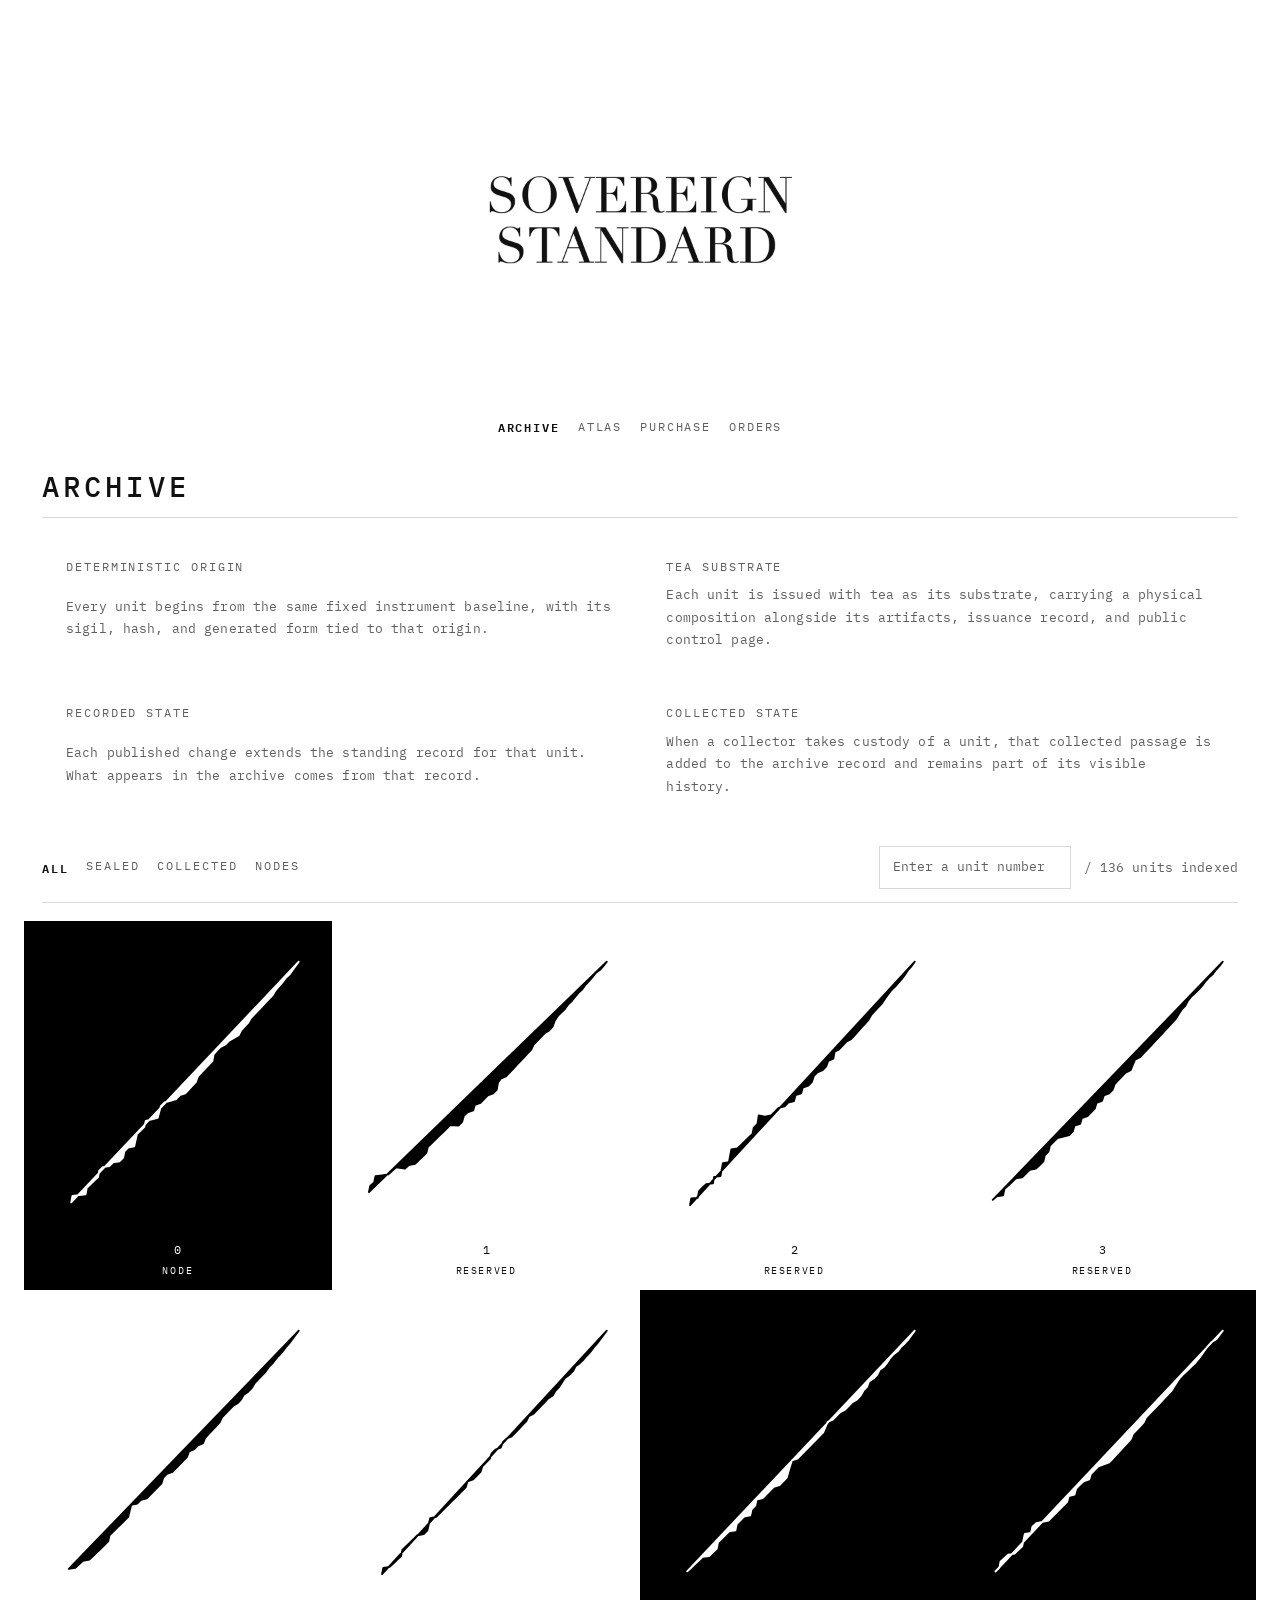
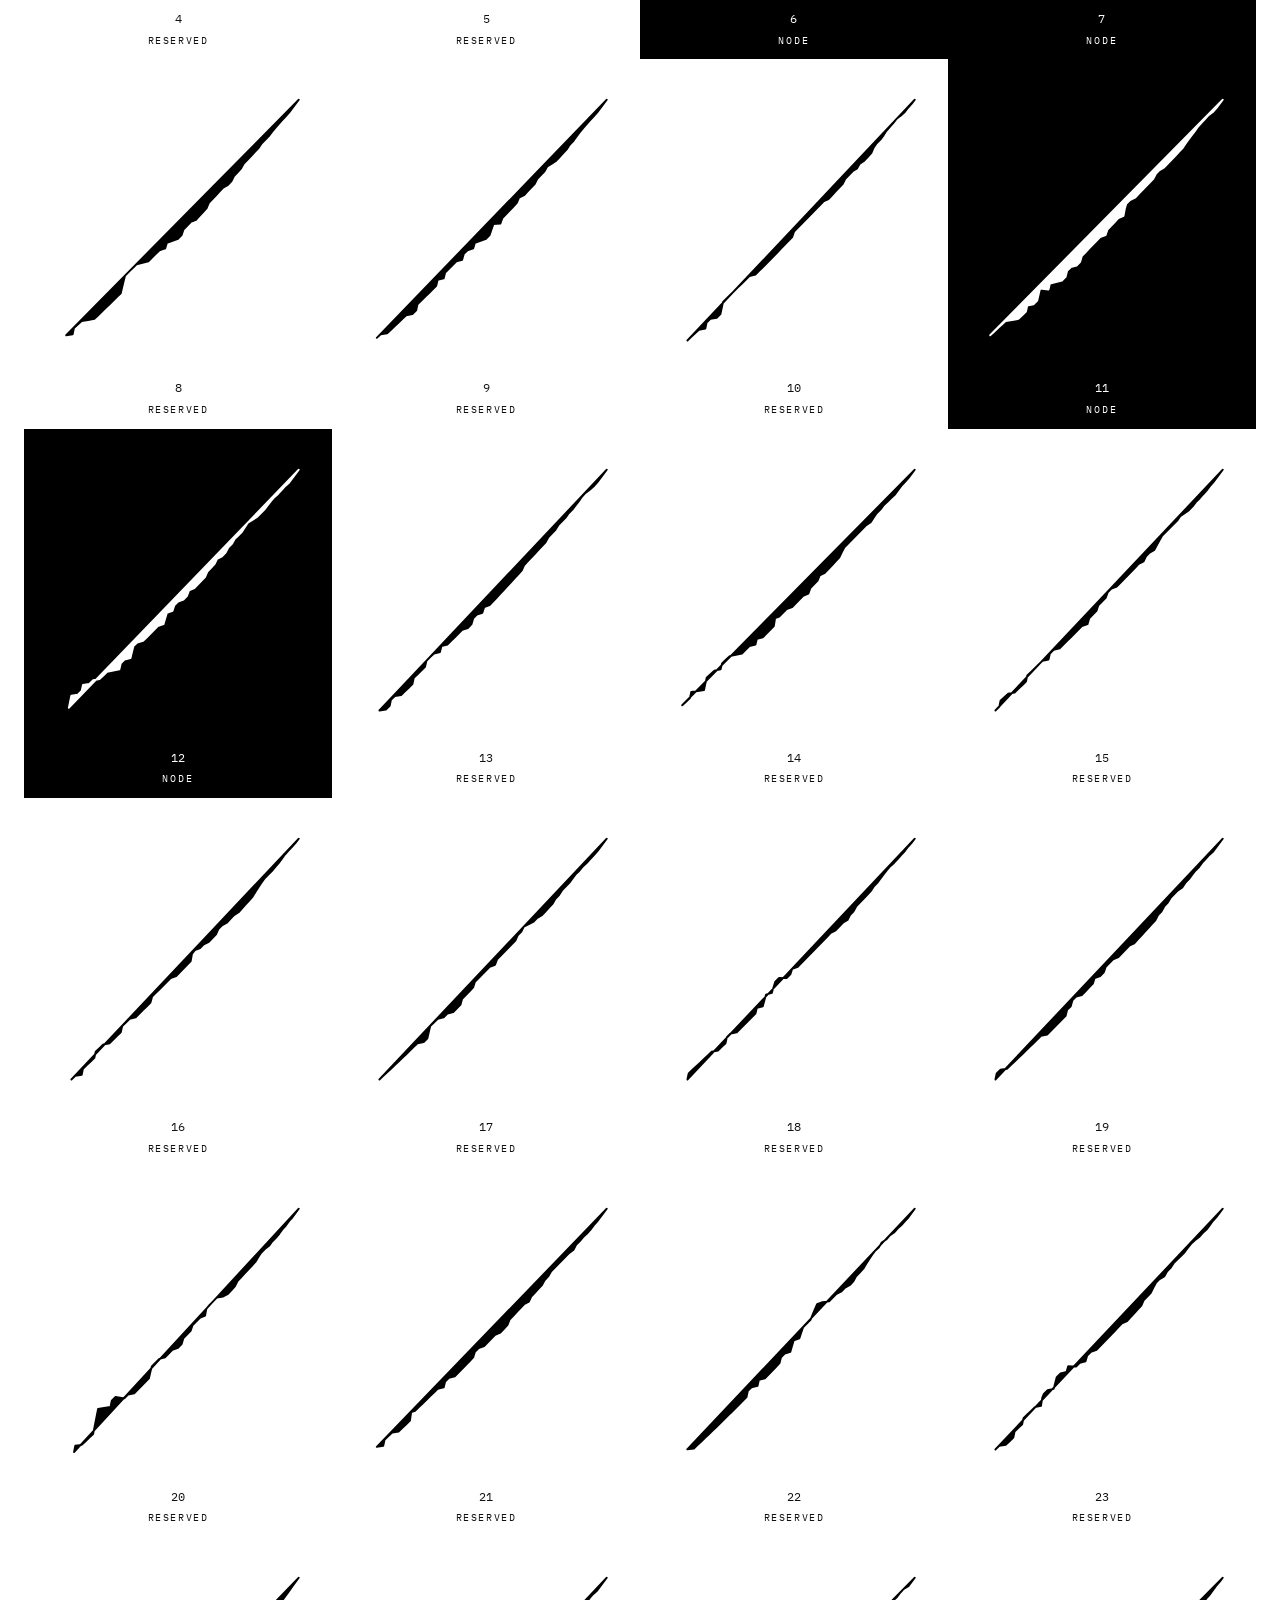
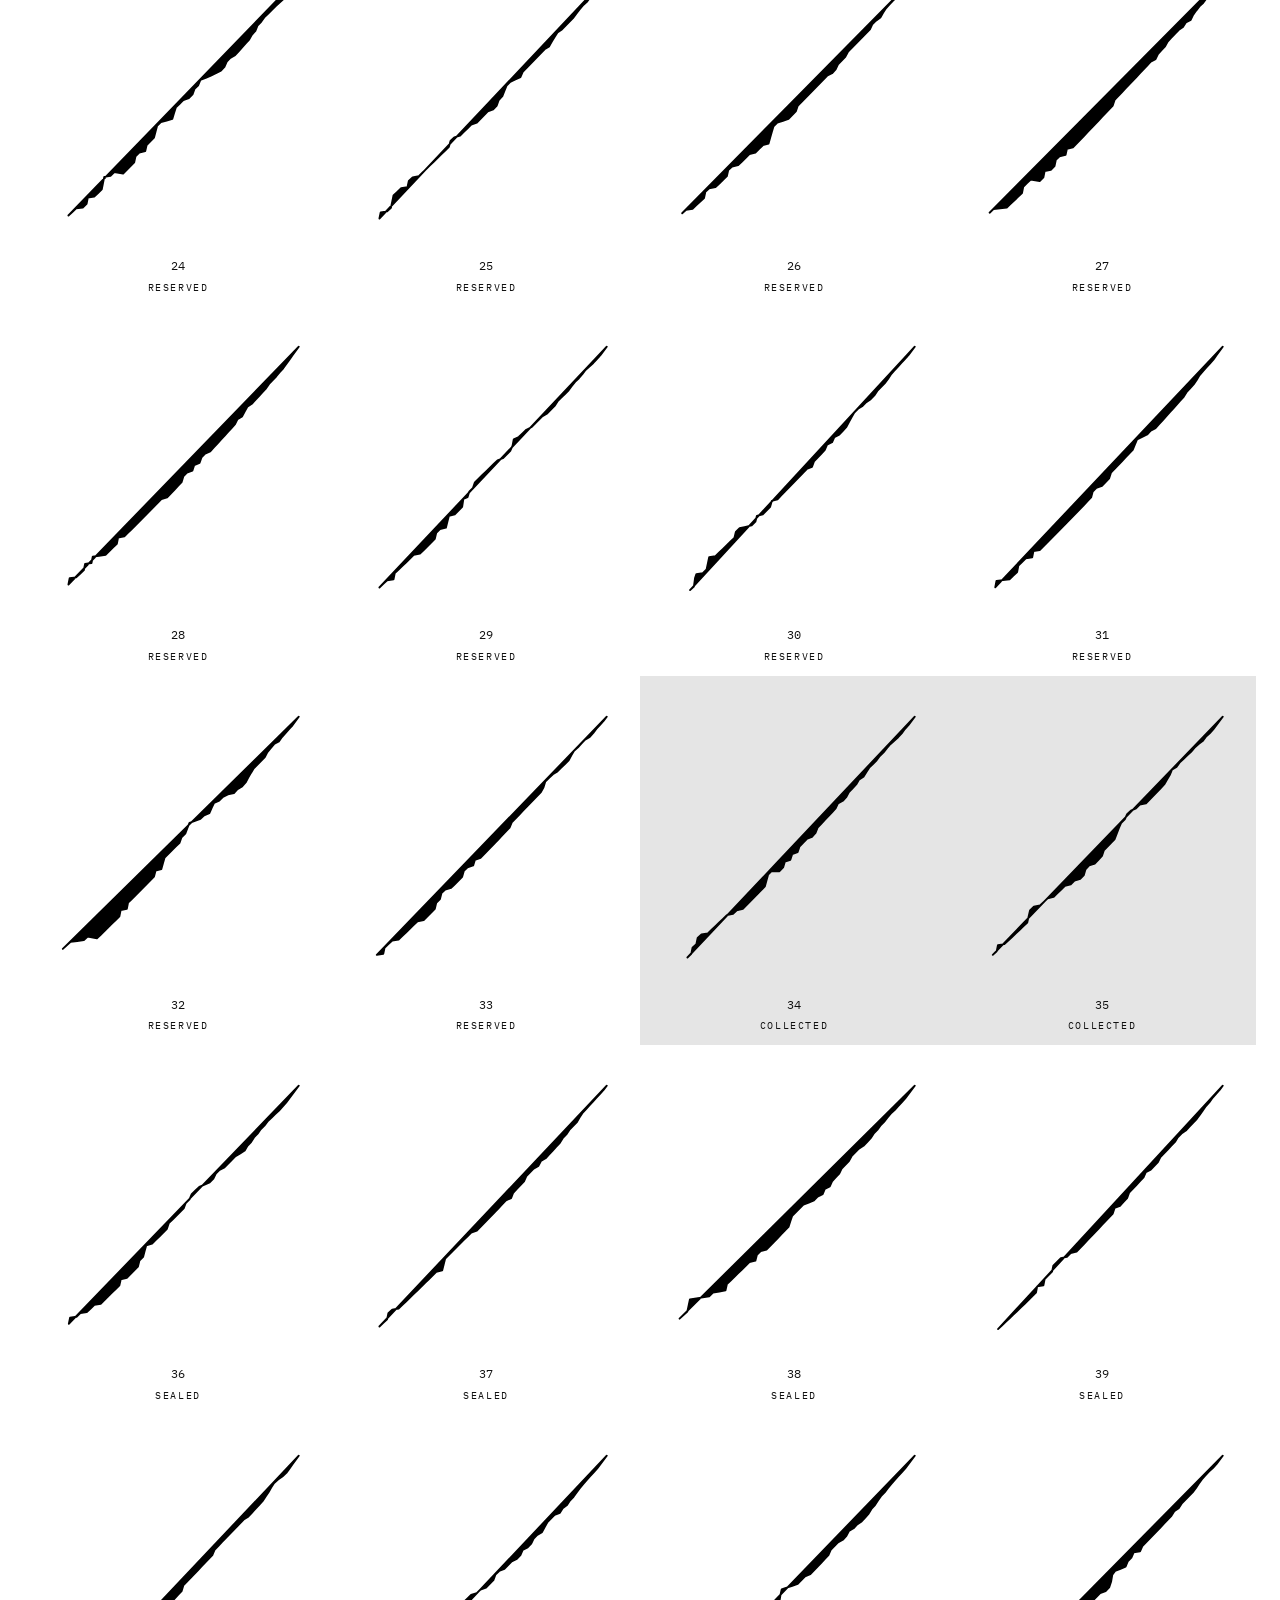
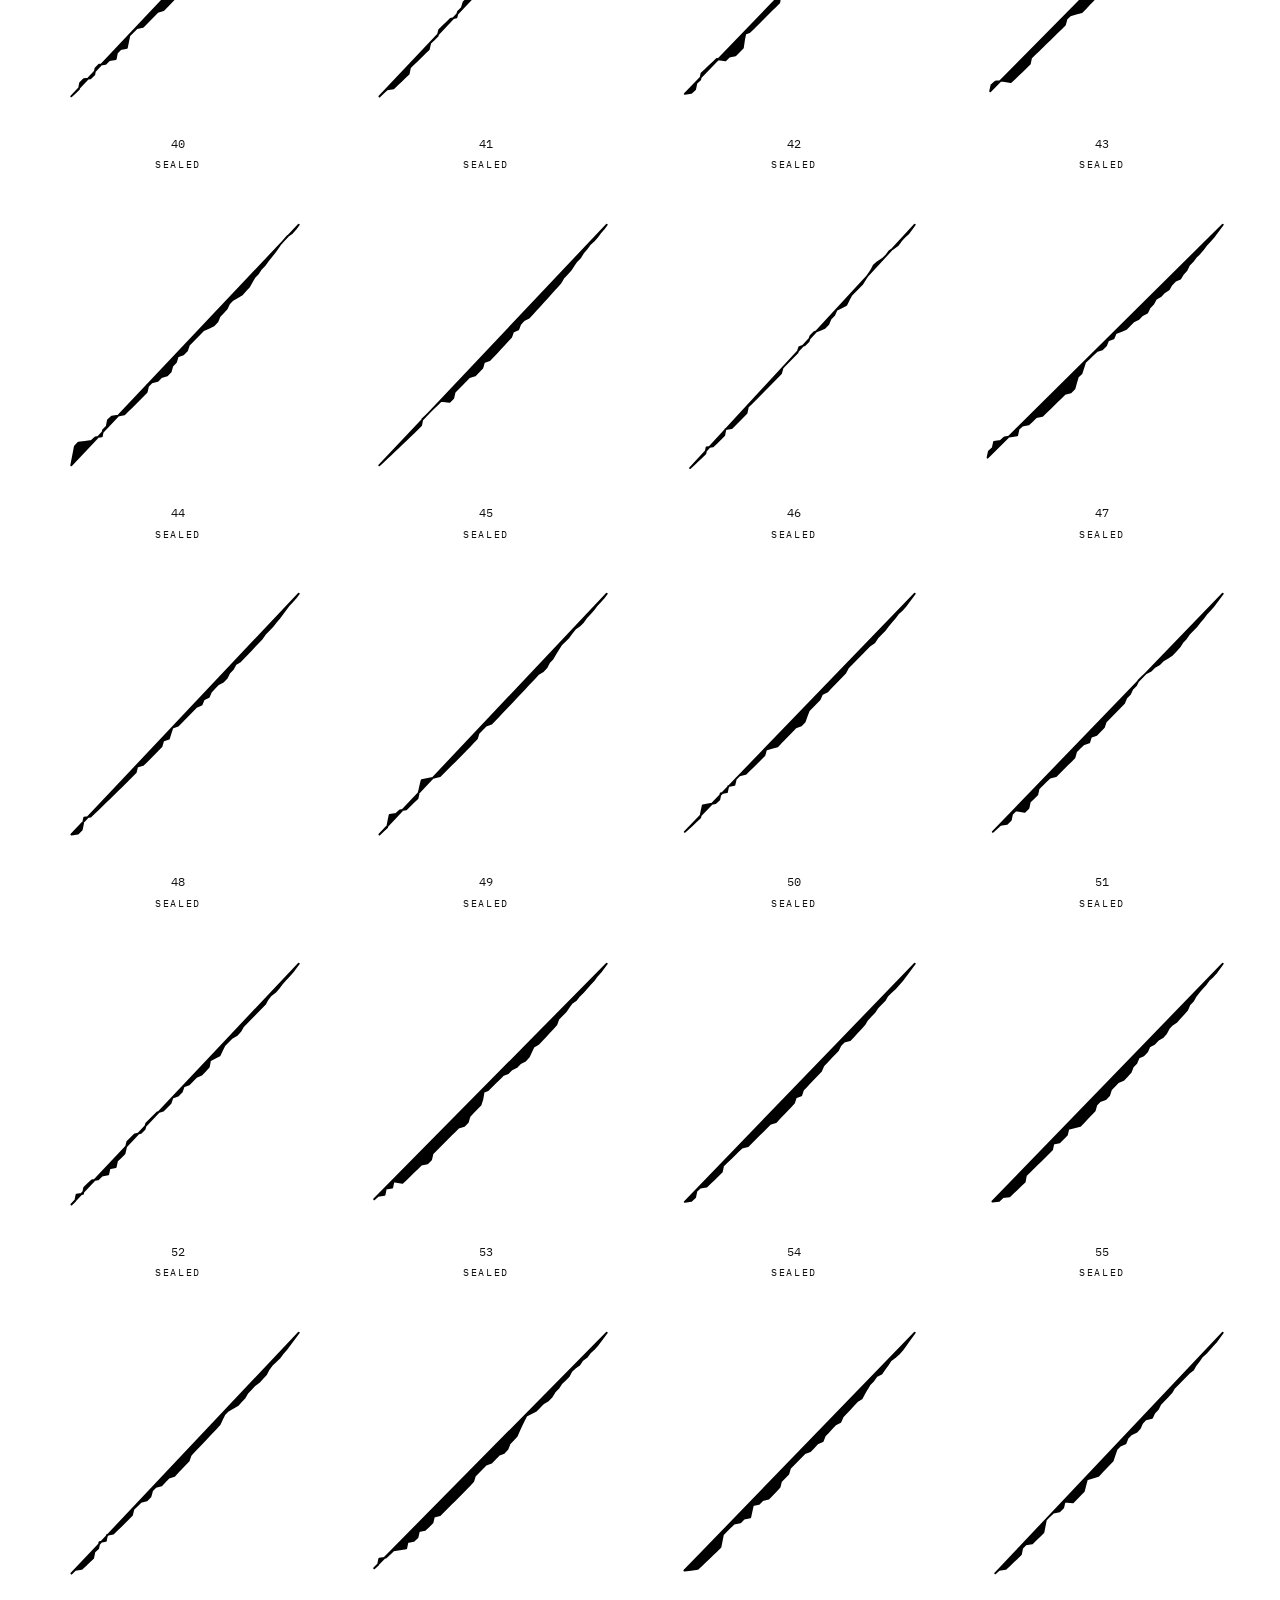
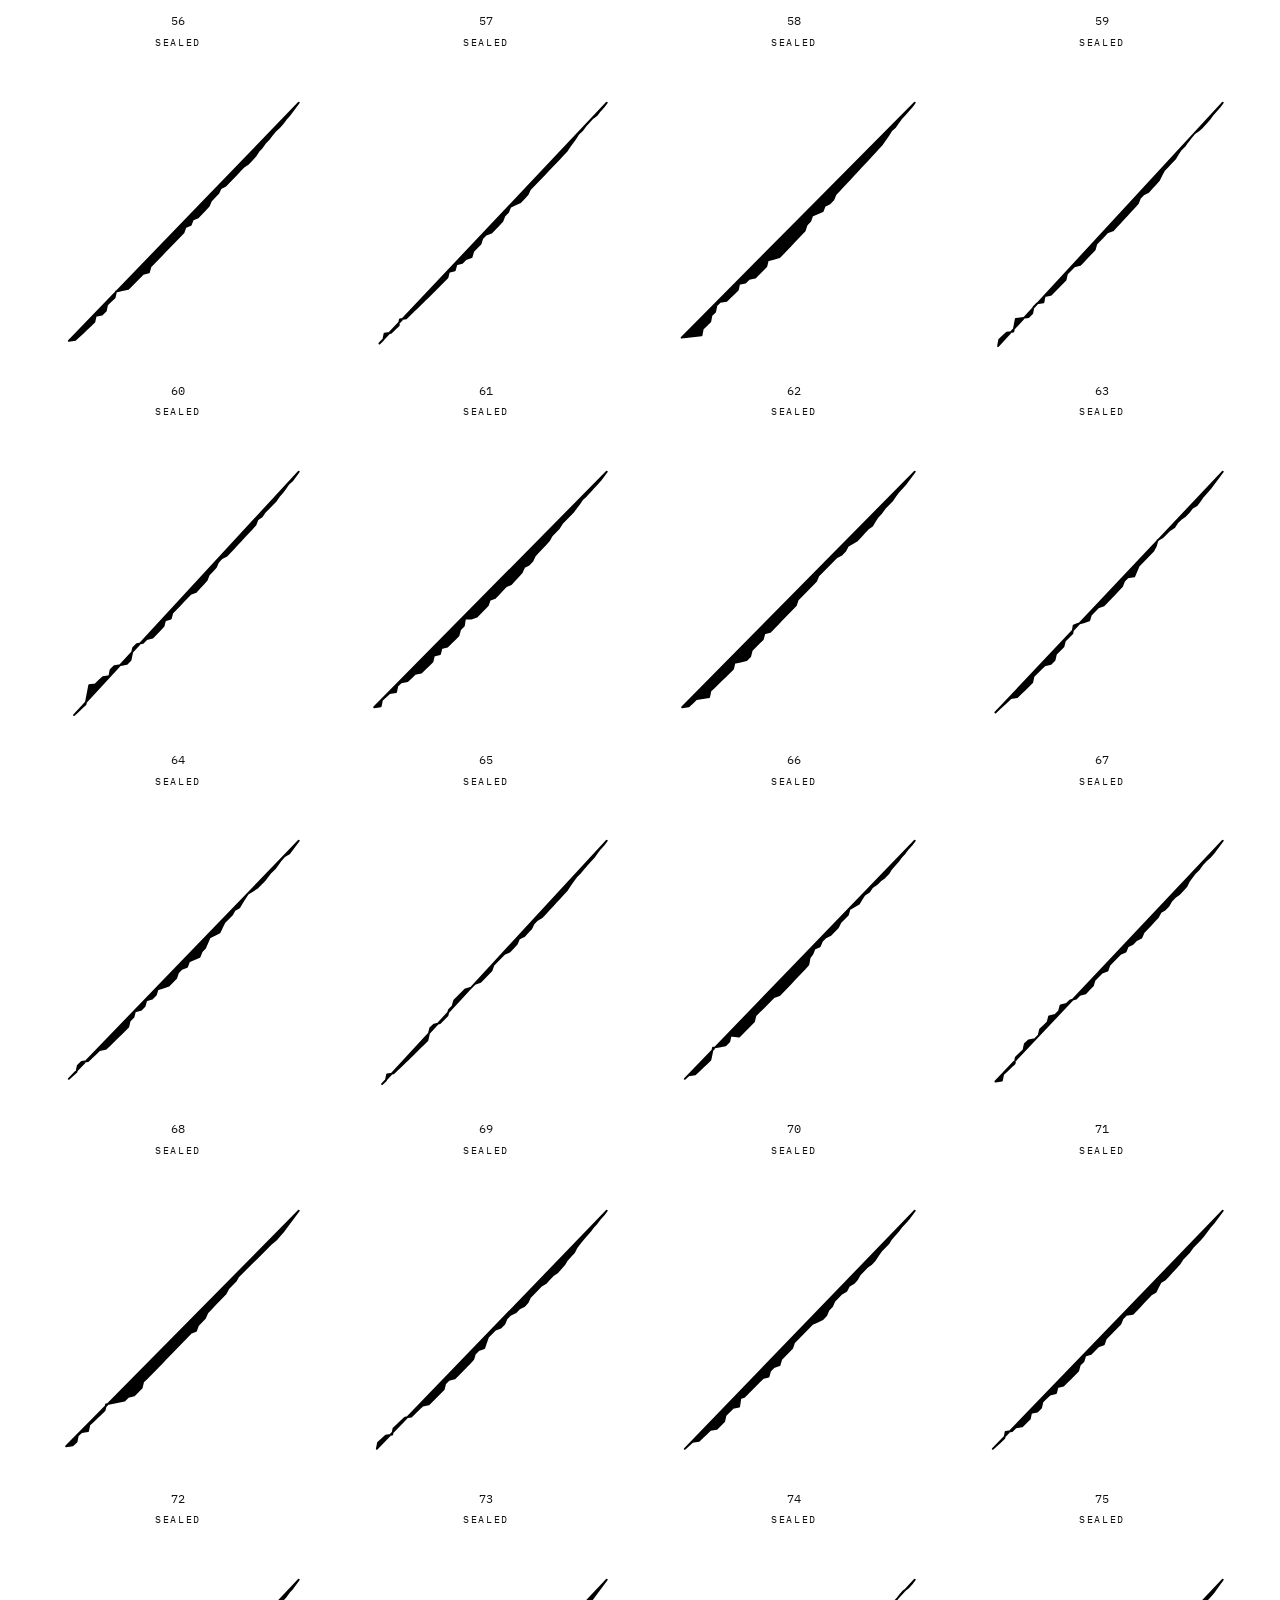
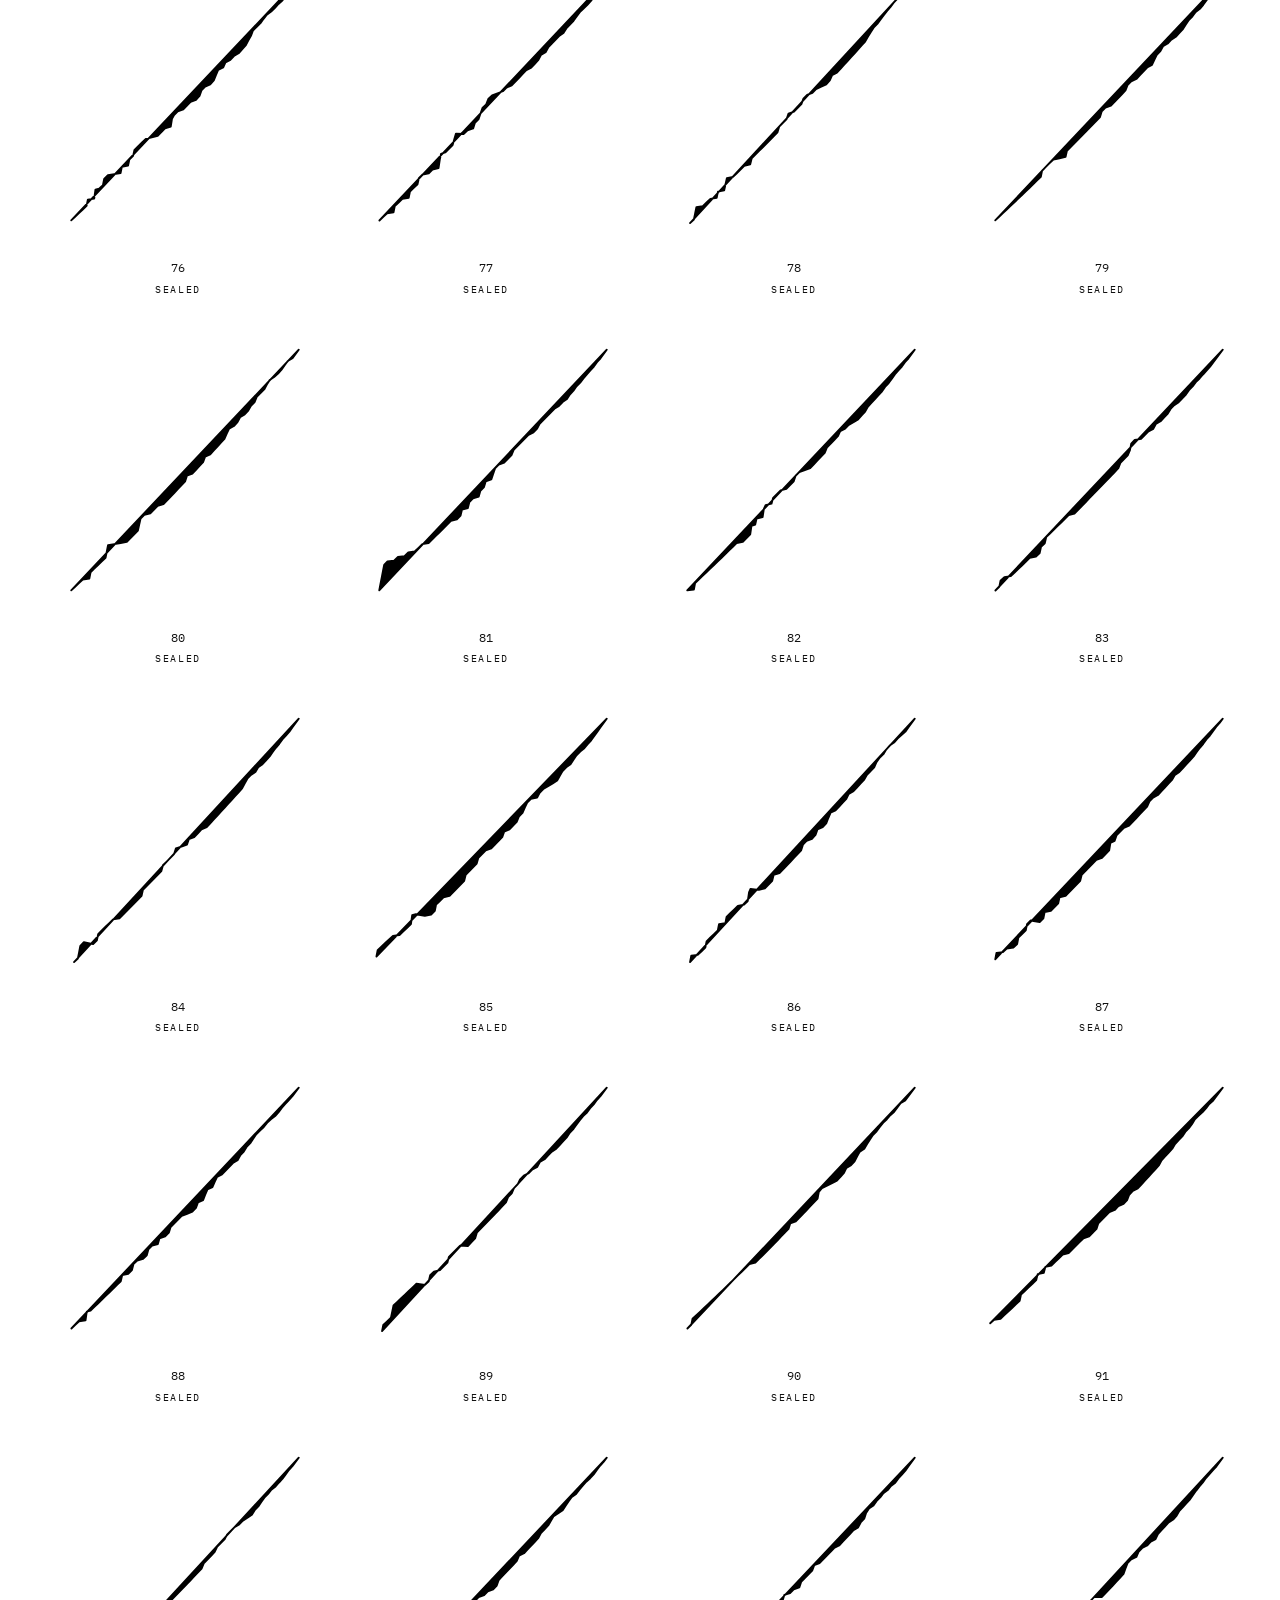
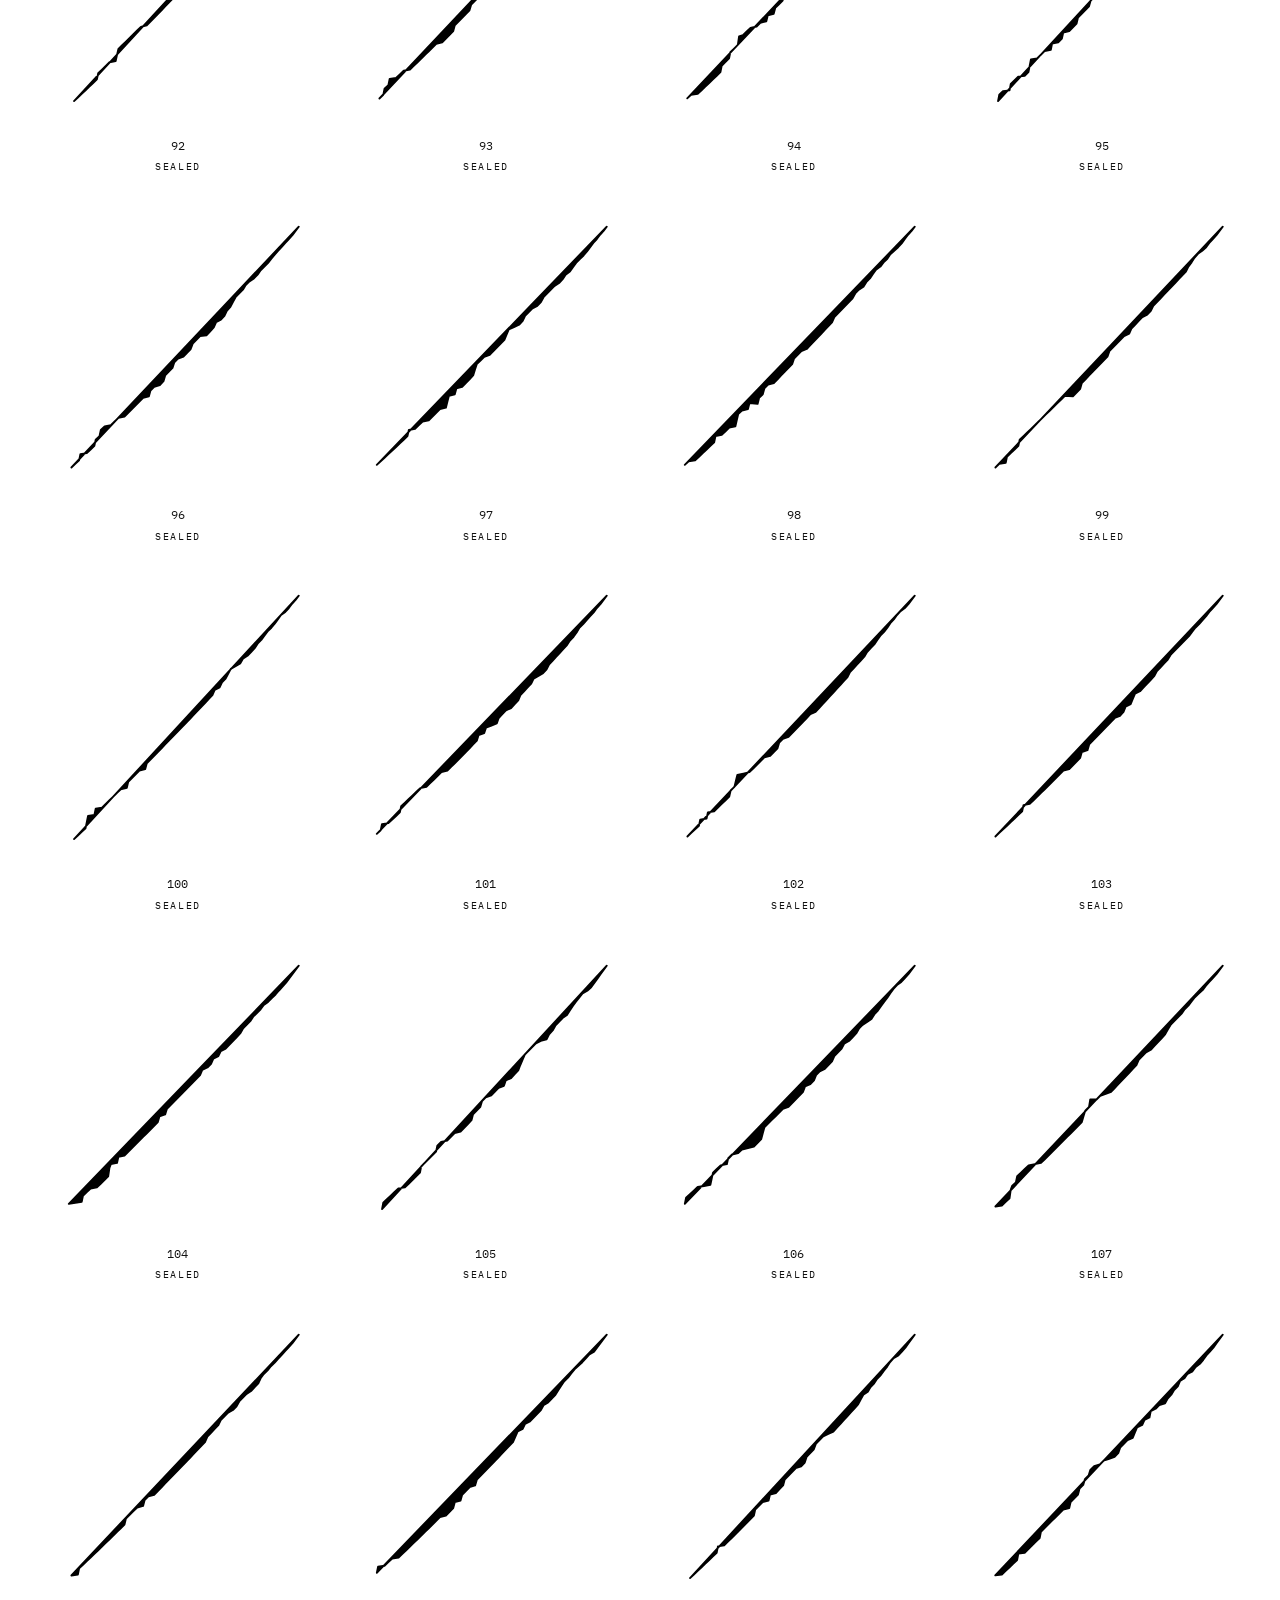
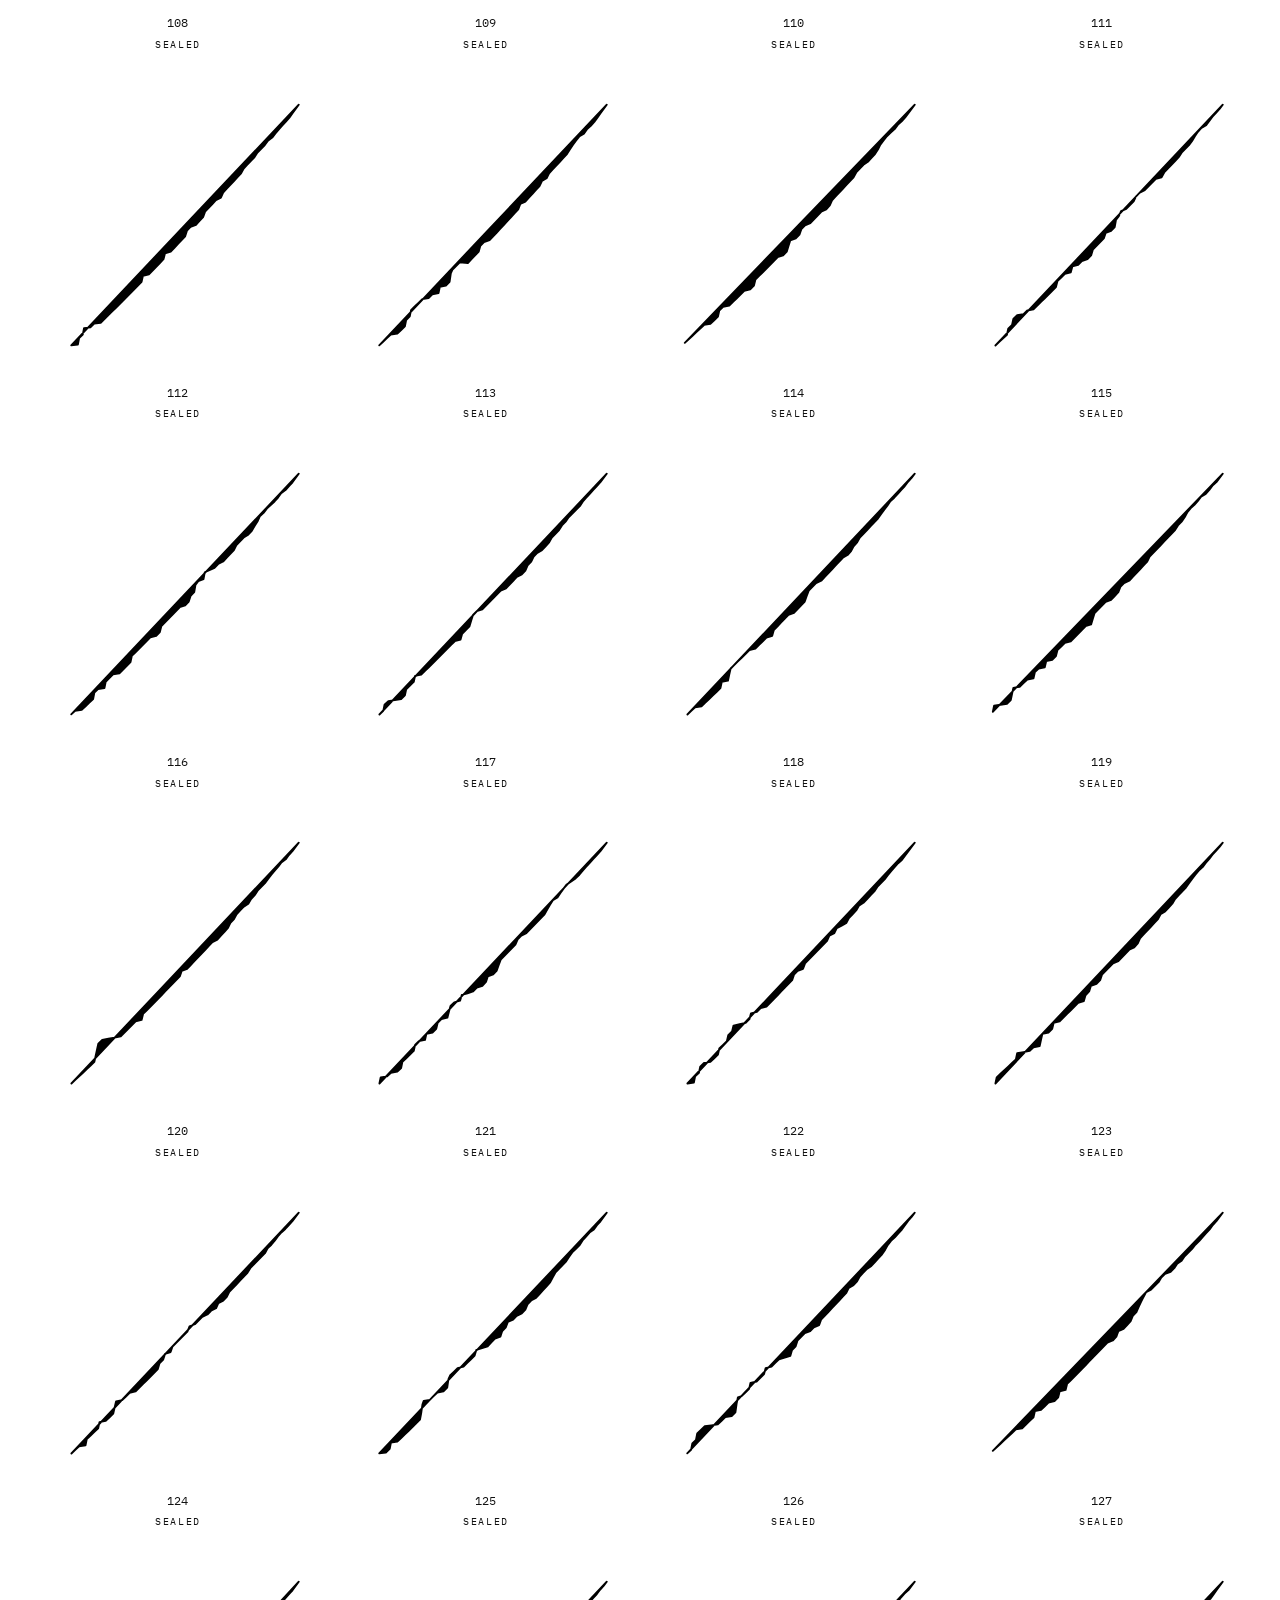
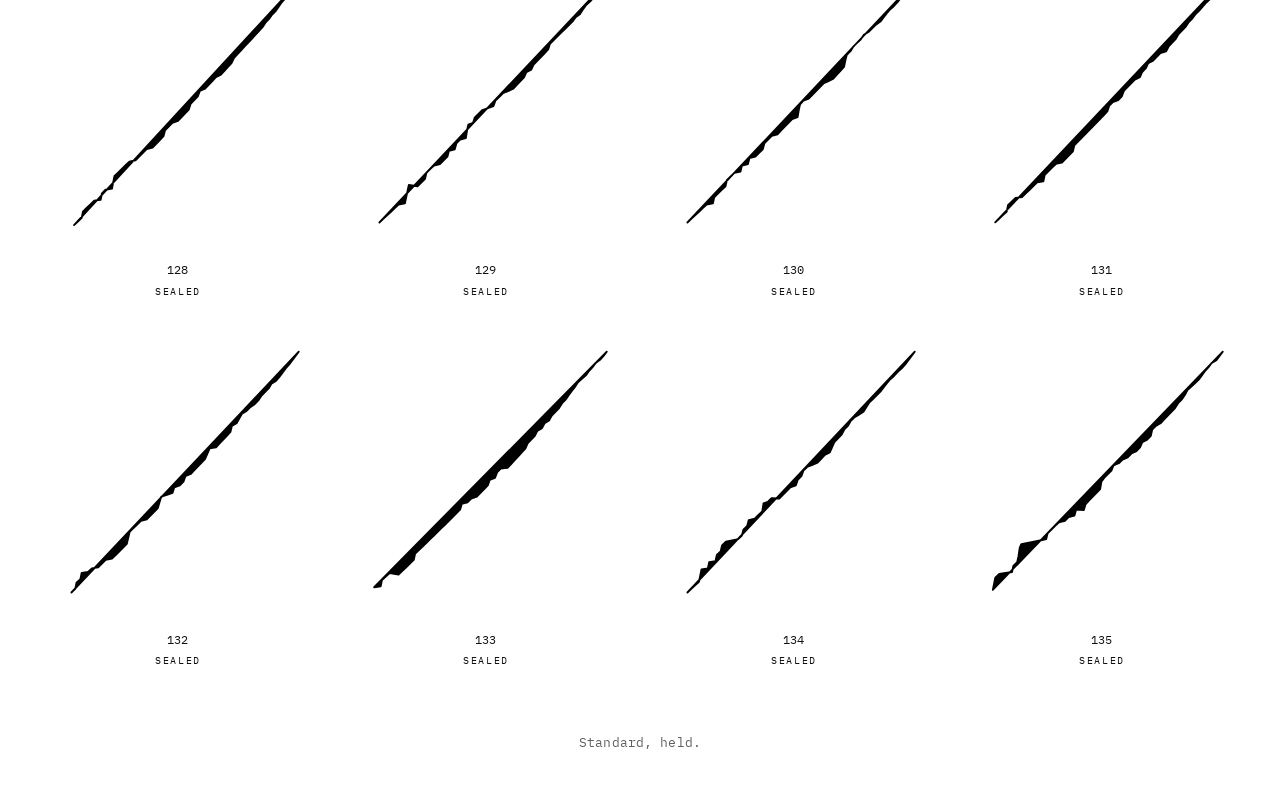
==== archive.html @ 1fb8de30 "Publish site from private source" ====
<!DOCTYPE html>
<html lang="en">
<head>
  <meta charset="UTF-8">
  <meta name="viewport" content="width=device-width, initial-scale=1.0">
  <title>Sovereign Standard Archive</title>
  <meta name="description" content="Browse the deterministic Sovereign Standard artifact archive.">
  <link rel="canonical" href="https://sovereignstandard.co/archive.html">
  <link rel="icon" href="assets/favicons/favicon.ico" sizes="any">
  <link rel="icon" type="image/png" sizes="16x16" href="assets/favicons/favicon-16x16.png">
  <link rel="icon" type="image/png" sizes="32x32" href="assets/favicons/favicon-32x32.png">
  <link rel="icon" type="image/png" sizes="48x48" href="assets/favicons/favicon-48x48.png">
  <link rel="icon" type="image/png" sizes="64x64" href="assets/favicons/favicon-64x64.png">
  <link rel="icon" type="image/png" sizes="192x192" href="assets/favicons/android-chrome-192x192.png">
  <link rel="apple-touch-icon" sizes="180x180" href="assets/favicons/apple-touch-icon.png">
  <link rel="manifest" href="manifest.webmanifest">
  <meta property="og:type" content="website">
  <meta property="og:site_name" content="Sovereign Standard">
  <meta property="og:title" content="Sovereign Standard Archive">
  <meta property="og:description" content="Browse the deterministic Sovereign Standard artifact archive.">
  <meta property="og:url" content="https://sovereignstandard.co/archive.html">
  <meta property="og:image" content="https://sovereignstandard.co/assets/social-preview.svg">
  <meta name="twitter:card" content="summary_large_image">
  <meta name="twitter:title" content="Sovereign Standard Archive">
  <meta name="twitter:description" content="Browse the deterministic Sovereign Standard artifact archive.">
  <meta name="twitter:image" content="https://sovereignstandard.co/assets/social-preview.svg">
  <meta name="theme-color" content="#000000">
  <script>
    (() => {
      try {
        const navState = sessionStorage.getItem('sovereign-standard.nav');
        if (!navState) {
          return;
        }

        const parsed = JSON.parse(navState);
        if (!parsed || !parsed.to) {
          return;
        }

        if (parsed.to.includes('archive.html')) {
          document.documentElement.classList.add('has-pending-nav');
          document.documentElement.dataset.navKind = parsed.kind || '';
          document.documentElement.dataset.navFrom = parsed.fromPage || '';
        }
      } catch {
      }
    })();
  </script>
  <link rel="stylesheet" href="style.css">
</head>
<body data-page="archive">
  <main class="archive-page" data-fluid-root>
    <a href="index.html" class="site-object-lockup-link" data-nav-kind="return-index" aria-label="Sovereign Standard home">
      <img
        src="assets/sovereign-standard-lockup.png"
        alt="Sovereign Standard"
        class="site-object-lockup"
        width="700"
        height="210"
      >
    </a>
    <nav class="top-links site-object-nav" aria-label="Primary">
      <a href="archive.html" class="nav nav-active" aria-current="page">Archive</a>
      <a href="atlas.html" class="nav">Atlas</a>
      <a href="purchase.html" class="nav">Purchase</a>
      <a href="orders.html" class="nav">Orders</a>
    </nav>
    <header class="page-header archive-header">
      <h1 class="page-title archive-title">Archive</h1>
      <section class="panel section-stack archive-guide" aria-label="Archive guide">
        <div class="archive-guide-grid">
          <article class="archive-guide-item">
            <h3>Deterministic Origin</h3>
            <p>Every unit begins from the same fixed instrument baseline, with its sigil, hash, and generated form tied to that origin.</p>
          </article>
          <article class="archive-guide-item">
            <h3>Tea Substrate</h3>
            <p>Each unit is issued with tea as its substrate, carrying a physical composition alongside its artifacts, issuance record, and public control page.</p>
          </article>
          <article class="archive-guide-item">
            <h3>Recorded State</h3>
            <p>Each published change extends the standing record for that unit. What appears in the archive comes from that record.</p>
          </article>
          <article class="archive-guide-item">
            <h3>Collected State</h3>
            <p>When a collector takes custody of a unit, that collected passage is added to the archive record and remains part of its visible history.</p>
          </article>
        </div>
      </section>
      <div class="archive-controls-row">
        <div class="archive-filter-row" aria-label="Archive filters">
          <nav class="archive-filter-links" aria-label="State">
            <a href="#all" data-state-filter="ALL" class="archive-filter-link state-all">All</a>
            <a href="#claimable" data-state-filter="claimable" class="archive-filter-link state-claimable">Sealed</a>
            <a href="#claimed" data-state-filter="claimed" class="archive-filter-link state-claimed">Collected</a>
            <a href="#partner" data-state-filter="partner" class="archive-filter-link state-partner">Nodes</a>
          </nav>
        </div>
        <div class="archive-search-row">
          <label class="archive-search" for="unit-search">
            <input id="unit-search" name="unit-search" type="search" inputmode="numeric" placeholder="Enter a unit number" autocomplete="off">
          </label>
          <p class="archive-count" id="unit-count">/ 0 units created</p>
        </div>
      </div>
    </header>
    <div id="gallery"></div>
    <footer class="site-footer artifact-section">
      <p class="muted">Standard, held.</p>
    </footer>
  </main>

  <script src="site.js"></script>
  <script src="registry.js"></script>
  <script>
    async function loadUnits() {
      const manifest = await window.SovereignRegistry.loadRegistry();
      const publicUnits = manifest.units.filter((record) => record.state !== 'node');
      const gallery = document.getElementById('gallery');
      const unitCount = document.getElementById('unit-count');
      const unitSearch = document.getElementById('unit-search');
      const stateLinks = Array.from(document.querySelectorAll('[data-state-filter]'));
      let selectedState = 'ALL';

      unitCount.textContent = `/ ${publicUnits.length} units indexed`;

      if (!publicUnits.length) {
        gallery.innerHTML = '<p class="gallery-empty">No artifacts indexed yet.</p>';
        return;
      }

      const syncFilterLinks = () => {
        stateLinks.forEach((link) => {
          const active = link.dataset.stateFilter === selectedState;
          link.classList.toggle('is-active', active);
          if (active) {
            link.setAttribute('aria-current', 'page');
          } else {
            link.removeAttribute('aria-current');
          }
        });
      };

      const renderGallery = () => {
        const query = unitSearch.value.trim();
        const normalizedQuery = query.trim();
        const filteredUnits = publicUnits.filter((record) => {
          const unitID = Number(record.id ?? record.unit);
          const matchesQuery = normalizedQuery ? `${unitID}`.includes(normalizedQuery) : true;
          const matchesState = selectedState === 'ALL'
            || (selectedState === 'partner' ? Boolean(record.is_partner_reserved) : record.state === selectedState);

          return matchesQuery && matchesState;
        });

        gallery.innerHTML = '';

        if (!filteredUnits.length) {
          gallery.innerHTML = '<p class="gallery-empty muted">No units match the active filters.</p>';
          return;
        }

        for (const record of filteredUnits) {
          const unitID = Number(record.id ?? record.unit);
          const isPartnerClaimed = Boolean(record.is_partner_reserved) && record.state === 'claimed';
          const isReservedUnclaimed = Boolean(record.is_partner_reserved) && record.state !== 'claimed';
          const visualState = isPartnerClaimed
            ? 'partner'
            : (record.state === 'claimable' || isReservedUnclaimed ? 'claimable' : 'default');
          const labelText = Boolean(record.is_partner_reserved)
            ? (isPartnerClaimed ? 'NODE' : 'RESERVED')
            : (record.state === 'claimable'
              ? 'SEALED'
              : (record.state === 'claimed'
                ? 'COLLECTED'
                : (record.display_state || record.state)));
          const card = document.createElement('article');
          card.className = `artifact-card panel state-${visualState}`;

          const link = document.createElement('a');
          link.href = `standardcontrol.html?unit=${unitID}`;
          link.className = 'artifact-link';
          link.dataset.navKind = 'focus-unit';

          const img = document.createElement('img');
          img.loading = 'lazy';
          img.width = 180;
          img.height = 180;
          img.src = `output/${unitID}/sigil.svg`;
          img.alt = `Sigil for unit ${unitID}`;

          const label = document.createElement('div');
          label.className = 'artifact-card-meta';
          label.innerHTML = `<code>${unitID}</code><span>${labelText}</span>`;

          link.append(img, label);
          card.append(link);
          gallery.append(card);
        }
      };

      unitSearch.addEventListener('input', renderGallery);
      stateLinks.forEach((link) => link.addEventListener('click', (event) => {
        event.preventDefault();
        selectedState = link.dataset.stateFilter || 'ALL';
        syncFilterLinks();
        renderGallery();
      }));

      syncFilterLinks();
      renderGallery();
    }

    loadUnits().catch(() => {
      document.getElementById('gallery').innerHTML = '<p class="gallery-empty">Unable to load artifact index.</p>';
    });
  </script>
</body>
</html>
---- style.css ----
@import url("https://fonts.googleapis.com/css2?family=IBM+Plex+Mono:wght@400;500;600&display=swap");

:root {
  --bg: #ffffff;
  --panel: #ffffff;
  --panel-2: #ffffff;
  --line: #d8d8d8;
  --text: #111111;
  --muted: #5f5f5f;
  --accent: #111111;
  --mark-serif: Didot, "Bodoni 72", "Times New Roman", serif;
  --mono-sans: "IBM Plex Mono", "SFMono-Regular", Menlo, monospace;
  --step--1: 0.75rem;
  --step-0: 0.8125rem;
  --step-1: 0.9375rem;
  --step-2: clamp(1.0625rem, 0.98rem + 0.3vw, 1.18rem);
  --step-3: clamp(1.4rem, 1.08rem + 0.95vw, 1.9rem);
  --space-1: 0.35rem;
  --space-2: 0.55rem;
  --space-3: 0.8rem;
  --space-4: 1.1rem;
  --space-5: 1.5rem;
  --space-6: 2.1rem;
  --space-7: 3rem;
  --fluid-ease: cubic-bezier(0.24, 0.72, 0.3, 1);
  --fluid-duration-opacity: 220ms;
  --fluid-duration-shift: 320ms;
}

* {
  box-sizing: border-box;
}

html,
body {
  margin: 0;
  min-height: 100%;
  background: var(--bg);
  color: var(--text);
  font-family: var(--mono-sans);
}

body {
  min-height: 100vh;
}

html.has-pending-nav body {
  overflow: hidden;
}

[data-fluid-root] {
  transition:
    opacity var(--fluid-duration-opacity) var(--fluid-ease),
    transform var(--fluid-duration-shift) var(--fluid-ease),
    filter var(--fluid-duration-shift) var(--fluid-ease);
  will-change: opacity, transform, filter;
}

body.page-is-ready [data-fluid-root] {
  opacity: 1;
  transform: none;
  filter: blur(0);
}

body.page-is-entering[data-page="archive"] [data-fluid-root],
html.has-pending-nav body[data-page="archive"] [data-fluid-root] {
  opacity: 0;
  transform: translateY(3px) scale(0.998);
  filter: blur(1px);
  transition-duration: 180ms, 240ms, 240ms;
}

body.page-is-entering[data-page="unit"] [data-fluid-root],
html.has-pending-nav body[data-page="unit"] [data-fluid-root] {
  opacity: 0;
  transform: translateY(5px) scale(0.994);
  filter: blur(2px);
}

body.page-is-entering[data-page="index"] [data-fluid-root],
html.has-pending-nav body[data-page="index"] [data-fluid-root] {
  opacity: 0;
  transform: translateY(-5px) scale(1.002);
  filter: blur(2px);
}

body.page-is-exiting[data-nav-kind="enter-archive"] [data-fluid-root] {
  opacity: 0;
  transform: translateY(-2px) scale(1.001);
  filter: blur(1px);
}

body.page-is-exiting[data-nav-kind="focus-unit"] [data-fluid-root] {
  opacity: 0;
  transform: scale(0.996);
  filter: blur(2px);
}

body.page-is-exiting[data-nav-kind="return-archive"] [data-fluid-root],
body.page-is-exiting[data-nav-kind="return-index"] [data-fluid-root] {
  opacity: 0;
  transform: translateY(4px) scale(0.997);
  filter: blur(2px);
}

body.page-is-exiting[data-nav-kind="page-flow"] [data-fluid-root] {
  opacity: 0;
  transform: translateY(3px);
  filter: blur(2px);
}

.landing-page {
  width: 100%;
  max-width: 1440px;
  min-height: 100vh;
  display: grid;
  justify-items: center;
  align-content: start;
  padding: 18px 24px 44px;
  margin: 0 auto;
  position: relative;
}

.landing-shell {
  display: grid;
  gap: 0;
  justify-items: center;
  width: min(100%, 760px);
  margin: 0;
  position: relative;
  z-index: 1;
  transform: none;
}

.landing-threshold {
  min-height: 56vh;
  align-content: center;
}

.visually-hidden {
  position: absolute;
  width: 1px;
  height: 1px;
  padding: 0;
  margin: -1px;
  overflow: hidden;
  clip: rect(0, 0, 0, 0);
  white-space: nowrap;
  border: 0;
}

.landing-wordmark {
  display: block;
  width: fit-content;
  max-width: 75%;
  height: auto;
  margin: 0 auto;
  justify-self: center;
}

.landing-mark {
  display: grid;
  gap: 0.26em;
  width: fit-content;
  max-width: 100%;
  margin: 0 auto;
  color: var(--text);
  font-family: var(--mark-serif);
  font-size: clamp(2.05rem, 1.7rem + 1.35vw, 3.2rem);
  font-weight: 400;
  line-height: 0.9;
  letter-spacing: 0.075em;
  text-transform: uppercase;
  text-rendering: geometricPrecision;
  font-kerning: normal;
  font-variant-ligatures: discretionary-ligatures;
}

.landing-mark-line {
  display: block;
  width: fit-content;
  transform-origin: center center;
  white-space: nowrap;
}

.landing-mark-line-sovereign {
  letter-spacing: 0.088em;
  transform: scaleX(0.968);
}

.landing-mark-line-standard {
  letter-spacing: 0.128em;
  transform: scaleX(1.022);
}

.landing-sequence {
  position: absolute;
  inset: 0;
  display: grid;
  place-items: center;
  pointer-events: none;
}

.landing-sequence.is-hidden {
  display: none;
}

.sequence-stage {
  width: clamp(140px, 24vw, 300px);
  max-width: 100%;
  aspect-ratio: 1 / 1;
  display: grid;
  place-items: center;
}

.sequence-stage img {
  width: 100%;
  height: 100%;
  object-fit: contain;
  display: block;
}

.landing-link {
  font-size: var(--step--1);
  letter-spacing: 0.16em;
  text-transform: uppercase;
}

.landing-archive-cta {
  width: 100%;
  display: flex;
  justify-content: flex-end;
  margin-top: var(--space-6);
}

.landing-archive-button {
  display: inline-flex;
  align-items: center;
  justify-content: center;
  min-height: 40px;
  padding: 0.7rem 0.95rem;
  border: 1px solid var(--line);
}

.landing-archive-button:hover {
  text-decoration: none;
  border-color: var(--text);
}

.top-links {
  display: flex;
  flex-wrap: wrap;
  align-items: center;
  gap: var(--space-5);
  margin-bottom: var(--space-3);
}

.site-object-nav {
  width: 100%;
  justify-content: center;
  gap: var(--space-4);
  margin-bottom: var(--space-6);
}

.site-object-lockup {
  display: block;
  width: clamp(175px, 35vw, 400px);
  max-width: 100%;
  height: auto;
  margin: 0 auto;
}

.site-object-lockup-link {
  display: block;
  width: fit-content;
  margin: 0 auto;
}

.site-object-lockup-link:hover {
  text-decoration: none;
}

.site-object-nav .nav {
  color: var(--muted);
}

.site-object-nav .nav-active {
  color: var(--text);
  font-weight: 600;
}

.landing-actions-top {
  margin-bottom: var(--space-6);
}

.landing-brief {
  width: 100%;
  margin: 48px 0 0;
  display: grid;
  gap: var(--space-5);
}

.landing-copy-block {
  width: min(100%, 760px);
  margin-top: var(--space-4);
  justify-self: center;
  color: var(--muted);
  font-size: var(--step-0);
  line-height: 1.9;
  letter-spacing: 0.01em;
}

.landing-partner-section {
  margin-top: var(--space-4);
}

.landing-image-strip {
  width: 100%;
  display: grid;
  grid-template-columns: repeat(2, minmax(0, 1fr));
  gap: var(--space-4);
  margin-top: var(--space-6);
  margin-bottom: var(--space-4);
}

.landing-image-card {
  margin: 0;
}

.landing-reference-image {
  display: block;
  width: 100%;
  height: auto;
  border: 1px solid var(--line);
}

.landing-brief-head {
  display: grid;
  gap: var(--space-2);
  max-width: none;
}

.landing-brief-head .page-intro {
  max-width: none;
}

.trust-grid,
.archive-guide-grid {
  display: grid;
  grid-template-columns: repeat(2, minmax(0, 1fr));
  gap: var(--space-4);
}

.archive-guide-grid {
  gap: calc(var(--space-4) * 3);
}

.trust-card,
.archive-guide-item {
  display: grid;
  gap: var(--space-3);
}

.trust-card {
  color: var(--muted);
  font-size: var(--step-0);
  line-height: 1.72;
  letter-spacing: 0.01em;
  gap: var(--space-2);
}

.trust-card h2 {
  font-size: var(--step--1);
  line-height: 1.5;
  font-weight: 400;
  letter-spacing: 0.16em;
}

.trust-card p {
  font-size: var(--step-0);
  line-height: 1.72;
  letter-spacing: 0.01em;
}

.landing-action-primary {
  color: var(--text);
  font-weight: 600;
}

a {
  color: inherit;
  text-decoration: none;
}

a:hover {
  text-decoration: underline;
}

.nav {
  display: inline-block;
  margin: 0;
  letter-spacing: 0.16em;
  text-transform: uppercase;
  font-size: var(--step--1);
  line-height: 1.5;
}

h1,
h2,
h3,
p {
  margin: 0;
}

h1 {
  font-size: clamp(1.6rem, 2.1vw, 2.05rem);
  font-weight: 500;
  line-height: 1.08;
  letter-spacing: 0.1em;
  text-transform: uppercase;
  font-family: var(--mono-sans);
}

h2 {
  font-size: var(--step--1);
  font-weight: 400;
  line-height: 1.45;
  letter-spacing: 0.16em;
  text-transform: uppercase;
  font-family: var(--mono-sans);
}

h3 {
  font-size: var(--step-0);
  font-weight: 500;
  line-height: 1.5;
  letter-spacing: 0.12em;
  font-family: var(--mono-sans);
  text-transform: uppercase;
}

.lede,
.muted {
  color: var(--muted);
}

.ledger-list {
  display: grid;
  gap: var(--space-4);
}

.ledger-card {
  border: 1px solid var(--line);
  padding: var(--space-4);
  display: grid;
  gap: var(--space-4);
}

.ledger-card-head {
  display: flex;
  align-items: baseline;
  justify-content: space-between;
  gap: var(--space-3);
  flex-wrap: wrap;
}

.invoice-list {
  display: grid;
  gap: var(--space-2);
  align-content: start;
}

.invoice-columns {
  display: grid;
  grid-template-columns: repeat(2, minmax(0, 1fr));
  gap: var(--space-4);
  align-items: start;
}

.invoice-row {
  display: flex;
  align-items: baseline;
  gap: var(--space-2);
  flex-wrap: wrap;
  line-height: 1.85;
  min-height: 1.85em;
}

.invoice-label {
  color: var(--muted);
  min-width: 9rem;
}

.order-grid-three {
  grid-template-columns: minmax(0, 1.7fr) minmax(6.5rem, 0.8fr) minmax(8.5rem, 1fr);
}

.lede {
  font-size: var(--step-1);
  line-height: 1.75;
  letter-spacing: 0.01em;
}

.panel {
  background: var(--panel);
  border: 1px solid var(--line);
  border-radius: 0;
  padding: calc(var(--space-5) - 0.1rem) var(--space-5);
  box-shadow: none;
}

.archive-page,
.artifact-page {
  width: 100%;
  max-width: 1440px;
  margin: 0 auto;
  padding: 18px 24px 44px;
  font-family: var(--mono-sans);
}

.page-header {
  max-width: 760px;
  margin-left: 18px;
  margin-right: 18px;
  margin-bottom: var(--space-6);
  padding-bottom: var(--space-5);
  border-bottom: 1px solid var(--line);
}

.artifact-header {
  max-width: none;
}

.archive-page .page-header {
  max-width: none;
  margin-bottom: var(--space-4);
  padding-bottom: 0;
}

.archive-header {
  display: grid;
  gap: 0;
  align-items: start;
}

.archive-title {
  display: grid;
  gap: 14px;
}

.archive-title::after {
  content: "";
  display: block;
  width: 100%;
  border-bottom: 1px solid var(--line);
}

.archive-guide {
  max-width: none;
  margin: var(--space-4) 0 var(--space-3);
  border: 0;
  gap: var(--space-3);
}

.site-contact,
.landing-contact {
  margin-top: var(--space-4);
  gap: var(--space-2);
  align-items: start;
}

.site-contact-label,
.landing-contact-label {
  margin: 0;
  color: var(--muted);
  font-size: var(--step--1);
  line-height: 1.5;
  letter-spacing: 0.16em;
  text-transform: uppercase;
}

.site-contact-link,
.landing-contact-link {
  display: inline-block;
  color: var(--text);
  font-size: var(--step-1);
  line-height: 1.6;
  letter-spacing: 0.04em;
  word-break: break-word;
}

.site-contact-link:hover,
.landing-contact-link:hover {
  text-decoration: none;
}

.archive-controls-row {
  display: flex;
  align-items: center;
  justify-content: space-between;
  gap: var(--space-4);
  flex-wrap: wrap;
}

.archive-guide-item {
  color: var(--muted);
  font-size: var(--step-0);
  line-height: 1.72;
  letter-spacing: 0.01em;
  gap: var(--space-2);
}

.archive-guide-item h3 {
  font-size: var(--step--1);
  line-height: 1.5;
  font-weight: 400;
  letter-spacing: 0.16em;
}

.page-kicker {
  margin: 0 0 var(--space-2);
  color: var(--muted);
  font-size: var(--step--1);
  letter-spacing: 0.16em;
  text-transform: uppercase;
}

.page-title {
  margin: 0;
  font-size: var(--step-3);
  line-height: 1.12;
  font-weight: 500;
  letter-spacing: 0.14em;
  text-transform: uppercase;
}

.page-intro,
.artifact-section,
.system-grid {
  color: var(--muted);
  font-size: var(--step-0);
  line-height: 1.9;
  letter-spacing: 0.01em;
}

.admin-panel {
  max-width: 720px;
}

.admin-form .order-select {
  width: 100%;
}

.page-intro {
  max-width: 44ch;
  margin: var(--space-3) 0 0;
}

.artifact-header .page-intro {
  max-width: none;
}

.archive-page .page-intro {
  max-width: none;
  white-space: normal;
  overflow-wrap: anywhere;
}

.archive-search-row {
  display: flex;
  align-items: center;
  gap: var(--space-3);
  flex-wrap: wrap;
  justify-content: flex-end;
  margin: 0;
  padding-top: var(--space-3);
  padding-bottom: var(--space-3);
}

.archive-filter-row {
  display: grid;
  gap: var(--space-4);
  margin: 0;
  padding: 0;
}

.archive-search {
  display: grid;
  max-width: 320px;
}

.archive-count {
  margin: 0;
  color: var(--muted);
  font-size: var(--step-0);
  line-height: 1.85;
  letter-spacing: 0.01em;
}

.archive-search input {
  width: 100%;
  min-height: 40px;
  border: 1px solid var(--line);
  border-radius: 0;
  background: var(--bg);
  color: var(--text);
  font: inherit;
  font-size: var(--step-0);
  line-height: 1.45;
  padding: 0.7rem 0.8rem;
  appearance: none;
}

.archive-search input:focus {
  outline: none;
  border-color: var(--text);
}

.archive-search input::placeholder {
  color: var(--muted);
}

.artifact-header,
.artifact-section {
  margin-left: 18px;
  margin-right: 18px;
}

.artifact-section {
}

.system-grid {
  column-count: 2;
  column-gap: var(--space-7);
  max-width: 980px;
  column-fill: balance;
}

.system-grid p {
  break-inside: avoid;
  margin-bottom: var(--space-5);
}

.system-grid + .site-footer,
.archive-page .system-grid + .site-footer {
  margin-top: 84px;
}

.site-footer {
  margin-top: var(--space-6);
  text-align: center;
}

.archive-page .system-grid,
.archive-page .system-grid + .site-footer,
.archive-page .system-grid ~ .site-footer {
  max-width: 980px;
}

.artifact-section strong,
.meta-list strong {
  font-weight: 400;
  color: var(--text);
}

.unit-pagination {
  display: grid;
  grid-template-columns: repeat(2, minmax(0, max-content));
  gap: var(--space-4);
  align-items: center;
  justify-content: space-between;
  margin-top: calc(var(--space-4) * -1);
  margin-bottom: var(--space-5);
}

.unit-pagination-link {
  color: var(--muted);
  font-size: var(--step--1);
  letter-spacing: 0.16em;
  text-transform: uppercase;
}

.unit-pagination-link[aria-disabled="true"] {
  opacity: 0.45;
  pointer-events: none;
  text-decoration: none;
}

.section-stack {
  display: grid;
  gap: var(--space-4);
}

.section-head {
  display: grid;
  gap: var(--space-1);
}

.metadata-section {
  margin-top: var(--space-4);
}

.orders-section {
  border: 0;
}

.order-overview-layout > .state-section {
  border: 0;
}

.verification-section {
  margin-top: var(--space-4);
}

.standard-unit-section {
  margin-top: var(--space-4);
}

.standard-unit-grid {
  column-count: 2;
  column-gap: var(--space-7);
}

.standard-unit-block {
  display: grid;
  gap: var(--space-3);
  min-width: 0;
  break-inside: avoid;
  margin: 0 0 var(--space-6);
  padding-top: var(--space-1);
  padding-bottom: var(--space-1);
}

.standard-unit-block h3 {
  font-size: var(--step--1);
  line-height: 1.5;
  font-weight: 400;
  letter-spacing: 0.16em;
  text-transform: uppercase;
  color: var(--text);
}

.standard-unit-block p,
.standard-unit-list {
  color: var(--muted);
  font-size: var(--step-0);
  line-height: 1.9;
  letter-spacing: 0.01em;
}

.standard-unit-block p + p,
.standard-unit-block p + .standard-unit-list,
.standard-unit-block .standard-unit-list + p {
  margin-top: -0.1rem;
}

.standard-unit-list {
  margin: 0;
  padding-left: 1.1rem;
}

.standard-unit-list li + li {
  margin-top: 0.2rem;
}

.order-layout {
  max-width: 980px;
  display: block;
}

.order-overview-layout {
  display: grid;
  grid-template-columns: minmax(0, 1fr) auto;
  gap: var(--space-4);
  align-items: stretch;
}

.order-overview-layout > .panel {
  height: 100%;
}

.order-overview-layout .state-section {
  margin-top: 0;
}

.orders-intro-section .page-intro {
  max-width: none;
}

.order-overview-media {
  display: grid;
  padding: 0;
  overflow: hidden;
}

.order-overview-stage {
  height: 100%;
  aspect-ratio: 1 / 1;
}

.order-overview-stage img {
  display: block;
  height: 100%;
  width: auto;
  aspect-ratio: 1 / 1;
  object-fit: cover;
}

.purchase-layout {
  display: grid;
  width: 100%;
  max-width: none;
  grid-template-columns: minmax(0, 1fr) minmax(0, 420px);
  gap: var(--space-5);
  align-items: stretch;
  margin-left: 0;
  margin-right: 0;
  padding-left: 18px;
  padding-right: 18px;
}

.purchase-order-column,
.purchase-sequence-column {
  min-width: 0;
}

.purchase-order-column {
  border: 0;
}

.purchase-sequence-column {
  border: 0;
}

.purchase-note {
  max-width: none;
  color: var(--muted);
}

.purchase-sequence-stage {
  width: 100%;
  aspect-ratio: 1 / 1;
  display: grid;
  place-items: center;
  overflow: hidden;
}

.purchase-sequence-stage img {
  width: 100%;
  height: auto;
  aspect-ratio: 1 / 1;
  object-fit: cover;
  display: block;
}

.order-form {
  max-width: none;
}

.archive-range-row,
.claim-grid {
  display: grid;
  grid-template-columns: repeat(2, minmax(0, 1fr));
  gap: 1rem;
}

.archive-filter-links {
  display: flex;
  flex-wrap: wrap;
  gap: var(--space-4);
}

.archive-filter-link {
  font-size: var(--step--1);
  letter-spacing: 0.16em;
  text-transform: uppercase;
  color: var(--muted);
  text-decoration: none;
}

.archive-filter-link:hover {
  text-decoration: none;
  color: var(--text);
}

.archive-filter-link.is-active {
  color: var(--text);
  font-weight: 600;
}

.order-grid {
  display: grid;
  grid-template-columns: repeat(2, minmax(0, 1fr));
  gap: 1rem;
}

.order-field {
  display: grid;
  gap: var(--space-2);
  min-width: 0;
  color: var(--muted);
  font-size: var(--step--1);
  letter-spacing: 0.16em;
  text-transform: uppercase;
}

.order-helper-note {
  display: block;
  max-width: 100%;
  overflow-wrap: anywhere;
  font-size: var(--step-0);
  line-height: 1.9;
  letter-spacing: 0.01em;
  text-transform: none;
}

.order-total-head {
  margin-top: var(--space-2);
}

.order-total {
  display: grid;
  gap: 0;
}

.order-type-note {
  flex: 1 1 280px;
}

.order-field input,
.order-field textarea {
  width: 100%;
  min-height: 40px;
  height: 40px;
  border: 1px solid var(--line);
  border-radius: 0;
  background: var(--bg);
  color: var(--text);
  font: inherit;
  font-size: var(--step-0);
  line-height: 1.55;
  padding: 0.7rem 0.8rem;
  appearance: none;
  text-transform: none;
  letter-spacing: 0.01em;
}

.order-field input[type="number"] {
  -moz-appearance: textfield;
}

.order-field input[type="number"]::-webkit-outer-spin-button,
.order-field input[type="number"]::-webkit-inner-spin-button {
  -webkit-appearance: none;
  margin: 0;
}


.order-honeypot {
  position: absolute;
  left: -9999px;
  width: 1px;
  height: 1px;
  opacity: 0;
  pointer-events: none;
}

.order-field textarea {
  resize: vertical;
  min-height: 160px;
}

.order-field input:focus,
.order-field textarea:focus {
  outline: none;
  border-color: var(--text);
}

.order-panel {
  display: grid;
  gap: var(--space-4);
  padding: var(--space-4) 0 0;
  border-top: 1px solid var(--line);
}

.order-panel.is-hidden {
  display: none;
}

.order-actions {
  display: grid;
  gap: var(--space-3);
}

.order-submit {
  appearance: none;
  width: fit-content;
  min-height: 40px;
  border: 1px solid var(--text);
  background: transparent;
  color: var(--text);
  font: inherit;
  font-size: var(--step--1);
  letter-spacing: 0.16em;
  text-transform: uppercase;
  padding: 0.75rem 0.95rem;
  cursor: pointer;
}

.order-submit:hover {
  background: var(--text);
  color: var(--bg);
}

.order-submit[disabled] {
  opacity: 0.55;
  cursor: wait;
}

.order-status[data-tone="success"] {
  color: var(--text);
}

.order-status[data-tone="error"] {
  color: #7a2d2d;
}

.state-section {
  margin-top: var(--space-3);
}

.unit-state-section {
  border: 0;
}

.state-panel,
.state-block,
.claim-form {
  display: grid;
  gap: var(--space-4);
}

.state-label {
  color: var(--text);
  font-size: clamp(1.1rem, 2vw, 1.35rem);
  letter-spacing: 0.18em;
  text-transform: uppercase;
}

.state-detail {
  color: var(--text);
  font-size: var(--step-1);
  line-height: 1.85;
}

.claim-actions {
  display: grid;
  gap: var(--space-3);
  justify-items: stretch;
}

.claim-note {
  width: 100%;
  max-width: none;
  white-space: nowrap;
}

.claim-actions .order-submit {
  justify-self: start;
}

.code-wrap {
  overflow-wrap: anywhere;
  word-break: break-word;
}

html:has(body[data-page="atlas"]),
body[data-page="atlas"] {
  min-height: 100%;
  background: #000000;
  overflow-x: hidden;
  overflow-y: auto;
}

.atlas-screen {
  width: 100%;
  max-width: 1440px;
  margin: 0 auto;
  position: relative;
  display: block;
  min-height: 100dvh;
  padding: 18px 24px 44px;
  color: #ffffff;
  background: #000000;
  overflow: visible;
}

.atlas-lockup {
  filter: invert(1);
}

.atlas-screen .site-object-nav .nav {
  color: rgba(255, 255, 255, 0.62);
}

.atlas-screen .site-object-nav .nav-active {
  color: #ffffff;
}

.atlas-header {
  max-width: none;
  margin-bottom: var(--space-4);
  padding-bottom: 0;
  border-bottom: 0;
}

.atlas-header .page-title {
  color: #ffffff;
}

.atlas-title-block::after {
  content: "";
  display: block;
  width: 100%;
  margin-top: var(--space-5);
  border-bottom: 1px solid rgba(255, 255, 255, 0.78);
}

.atlas-header-row {
  display: flex;
  align-items: start;
  justify-content: space-between;
  flex-wrap: wrap;
  gap: var(--space-3);
  margin-top: var(--space-6);
}

.atlas-intro {
  max-width: none;
  margin: 0;
  color: rgba(255, 255, 255, 0.66);
}

.atlas-header-row .atlas-search {
  margin-left: auto;
}

.atlas-screen::before {
  content: "";
  position: fixed;
  inset: 0;
  pointer-events: none;
  background-image:
    linear-gradient(rgba(255, 255, 255, 0.04) 1px, transparent 1px),
    linear-gradient(90deg, rgba(255, 255, 255, 0.04) 1px, transparent 1px);
  background-size: 36px 36px;
  opacity: 0.18;
}

.atlas-readout-link {
  color: inherit;
  text-decoration: none;
}

.atlas-search-label,
.atlas-overlay-kicker,
.atlas-readout-row span {
  color: rgba(255, 255, 255, 0.62);
  font-size: 0.68rem;
  letter-spacing: 0.18em;
  text-transform: uppercase;
}

.atlas-inline-button {
  appearance: none;
  border: 1px solid rgba(255, 255, 255, 0.3);
  border-radius: 0;
  background: #000000;
  color: inherit;
  cursor: pointer;
  transition: border-color 140ms ease, background-color 140ms ease, opacity 140ms ease;
}

.atlas-inline-button:hover {
  border-color: #ffffff;
  background: #111111;
}

.atlas-search {
  display: flex;
  align-items: center;
  gap: 0.45rem;
}

.atlas-search input {
  width: 72px;
  min-height: 30px;
  padding: 0 0.45rem;
  background: #000000;
  color: #ffffff;
  border: 1px solid rgba(255, 255, 255, 0.3);
  outline: none;
  box-shadow: none;
  appearance: none;
}

.atlas-search input:focus,
.atlas-search input:focus-visible {
  outline: none;
  box-shadow: none;
  border-color: rgba(255, 255, 255, 0.68);
}

.atlas-search-total {
  color: rgba(255, 255, 255, 0.62);
  font-size: 0.68rem;
  letter-spacing: 0.18em;
  text-transform: uppercase;
  white-space: nowrap;
}

.atlas-field {
  position: relative;
  width: 100%;
  aspect-ratio: 1600 / 900;
  min-height: clamp(320px, 42vw, 640px);
  border: 0;
  overflow: hidden;
}

.atlas-field-grid {
  position: absolute;
  inset: 0;
  background-image:
    linear-gradient(rgba(255, 255, 255, 0.04) 1px, transparent 1px),
    linear-gradient(90deg, rgba(255, 255, 255, 0.04) 1px, transparent 1px);
  background-size: 30px 30px;
}

.atlas-topology {
  position: absolute;
  inset: 0;
  display: block;
  width: 100%;
  height: 100%;
}

.atlas-overlay {
  position: relative;
  z-index: 1;
  border: 1px solid rgba(255, 255, 255, 0.42);
  background: rgba(0, 0, 0, 0.76);
  padding: 0.55rem 0.68rem;
}

.atlas-readout-row {
  display: flex;
  justify-content: space-between;
  gap: 0.55rem;
  align-items: baseline;
}

.atlas-edge {
  stroke-linecap: square;
  vector-effect: non-scaling-stroke;
}

.atlas-guide {
  fill: none;
  vector-effect: non-scaling-stroke;
}

.atlas-guide-axis {
  stroke: rgba(255, 255, 255, 0.05);
  stroke-width: 1;
  stroke-dasharray: 2 10;
}

.atlas-guide-reticle {
  stroke: rgba(255, 255, 255, 0.52);
  stroke-width: 1;
}

.atlas-edge-neighbor {
  stroke: #ffffff;
  stroke-width: 1;
  opacity: 0.68;
}

.atlas-edge-cluster {
  stroke: rgba(255, 255, 255, 0.12);
  stroke-width: 1;
  opacity: 0.24;
}

.atlas-region {
  opacity: 0.34;
}

.atlas-region.is-active {
  opacity: 1;
}

.atlas-region-tag {
  fill: rgba(0, 0, 0, 0.9);
  stroke: rgba(255, 255, 255, 0.16);
  stroke-width: 1;
}

.atlas-region-label {
  fill: rgba(255, 255, 255, 0.66);
  font-size: 8px;
  letter-spacing: 0.16em;
  text-anchor: middle;
}

.atlas-region.is-active .atlas-region-tag {
  stroke: rgba(255, 255, 255, 0.4);
}

.atlas-region.is-active .atlas-region-label {
  fill: rgba(255, 255, 255, 0.96);
}

.atlas-node {
  cursor: pointer;
  transform-origin: center;
  transition: transform 460ms cubic-bezier(0.22, 1, 0.36, 1), opacity 220ms ease;
  outline: none;
}

.atlas-node-dot,
.atlas-node-hitbox,
.atlas-node-halo,
.atlas-node-label {
  transition: transform 240ms ease, opacity 240ms ease, width 240ms ease, height 240ms ease, stroke 240ms ease, fill 240ms ease;
}

.atlas-node-hitbox {
  fill: transparent;
  stroke: none;
  pointer-events: all;
}

.atlas-node-halo {
  fill: none;
  stroke: rgba(255, 255, 255, 0.46);
  stroke-width: 1;
  opacity: 0;
  shape-rendering: crispEdges;
}

.atlas-node-dot {
  stroke: rgba(255, 255, 255, 0.2);
  stroke-width: 0.4;
  shape-rendering: crispEdges;
}

.atlas-node-label {
  fill: rgba(255, 255, 255, 0.92);
  font-size: 10px;
  text-anchor: middle;
  opacity: 0;
}

.atlas-node.is-active .atlas-node-halo {
  opacity: 1;
  stroke: rgba(255, 255, 255, 0.42);
}

.atlas-node.is-selected .atlas-node-dot {
  stroke: #ffffff;
  stroke-width: 1.2;
}

.atlas-node.is-selected .atlas-node-halo {
  opacity: 1;
  stroke: #ffffff;
}

.atlas-node.role-anchor .atlas-node-dot {
  stroke-width: 0.9;
}

.atlas-node.role-bridge .atlas-node-dot {
  stroke-dasharray: 1 1.4;
}

.atlas-node.role-frontier .atlas-node-dot {
  opacity: 0.9;
}

.atlas-node.role-drift .atlas-node-dot {
  stroke-width: 0.7;
}

.atlas-node.role-interior .atlas-node-dot {
  fill: rgba(255, 255, 255, 0.92);
}

.atlas-node.is-active .atlas-node-label {
  opacity: 1;
}

.atlas-node.is-selected .atlas-node-label {
  opacity: 1;
  fill: #ffffff;
}

.atlas-node.is-neighbor .atlas-node-dot {
  opacity: 1;
}

.atlas-node.is-cluster .atlas-node-dot {
  opacity: 0.68;
}

.atlas-node.is-other .atlas-node-dot {
  opacity: 0.3;
}

.atlas-node:focus-visible .atlas-node-label {
  opacity: 1;
}

.atlas-node:focus,
.atlas-node:focus-visible {
  outline: none;
}

.atlas-overlay-readout {
  position: absolute;
  width: min(240px, calc(100% - 32px));
  pointer-events: auto;
  border: 0;
  background: transparent;
  padding: 0;
}

.atlas-overlay-readout.is-left {
  transform-origin: top left;
}

.atlas-overlay-readout.is-right {
  transform-origin: top right;
}

.atlas-overlay-readout.is-bottom {
  transform-origin: bottom left;
}

.atlas-readout-head {
  display: flex;
  justify-content: space-between;
  align-items: start;
  gap: 0.8rem;
  flex-wrap: wrap;
}

.atlas-readout-title {
  margin: 0;
  font-size: 0.88rem;
  letter-spacing: 0.08em;
}

.atlas-readout-subtitle {
  margin: 0.18rem 0 0;
  color: rgba(255, 255, 255, 0.62);
  font-size: 0.54rem;
  letter-spacing: 0.16em;
}

.atlas-readout-link {
  padding: 0.22rem 0.45rem;
  border: 1px solid rgba(255, 255, 255, 0.28);
  font-size: 0.62rem;
  letter-spacing: 0.14em;
}

.atlas-readout-grid {
  display: grid;
  gap: 0.25rem;
  margin-top: 0.38rem;
}

.atlas-readout-row strong {
  font-size: 0.68rem;
  font-weight: 500;
}

.atlas-readout-neighbors {
  display: grid;
  grid-template-columns: repeat(4, minmax(0, 1fr));
  gap: 0.3rem;
  margin-top: 0.6rem;
}

.atlas-inline-button {
  display: grid;
  gap: 0.15rem;
  align-items: center;
  min-height: 24px;
  padding: 0.12rem 0.2rem;
  font-size: 0.56rem;
  text-align: left;
}

.atlas-inline-button strong {
  font-size: 0.62rem;
}

.unit-grid {
  display: grid;
  grid-template-columns: repeat(auto-fit, minmax(220px, 1fr));
  gap: var(--space-4);
}

.unit-card {
  display: grid;
  gap: var(--space-4);
  text-decoration: none;
}

.unit-card img,
.artifact-grid img {
  width: 100%;
  border-radius: 0;
  background: white;
  border: 1px solid var(--line);
}

.artifact-grid {
  display: grid;
  grid-template-columns: repeat(auto-fit, minmax(280px, 1fr));
  gap: var(--space-5);
  margin-top: var(--space-5);
}

.artifact-figure {
  display: grid;
  gap: var(--space-3);
}

.artifact-figure h3 {
  margin-left: 2px;
  font-weight: 400;
  font-size: var(--step--1);
  letter-spacing: 0.16em;
  text-transform: uppercase;
}

#gallery {
  display: grid;
  grid-template-columns: repeat(4, minmax(0, 1fr));
  gap: 0;
  justify-content: stretch;
  margin: var(--space-4) 0 0;
  padding-bottom: var(--space-4);
  width: 100%;
}

.gallery-empty {
  grid-column: 1 / -1;
  width: 100%;
  margin: 0;
  text-align: left;
}

.artifact-card {
  display: grid;
  place-items: center;
  padding: 0;
  text-align: center;
  min-width: 0;
  aspect-ratio: 1 / 1;
  background: transparent;
  border: 0;
  box-shadow: none;
  transition: opacity 120ms ease;
}

.artifact-card.state-claimable {
  background: #ffffff;
}

.artifact-card.state-default {
  background: rgba(0, 0, 0, 0.1);
}

.artifact-card.state-partner {
  background: #000000;
}

.artifact-card:hover,
.artifact-card:focus-within {
  opacity: 0.9;
}

.artifact-card.state-claimable:hover,
.artifact-card.state-default:hover,
.artifact-card.state-default:focus-within {
  opacity: 1;
}

.artifact-link {
  display: grid;
  align-content: center;
  justify-items: center;
  width: 100%;
  height: 100%;
  padding: 0;
  background: transparent;
  transition: background-color 120ms ease;
}

.artifact-link:hover {
  text-decoration: none;
}

.artifact-link:hover,
.artifact-link:focus-visible {
  background: transparent;
}

.artifact-card.state-claimable .artifact-link:hover,
.artifact-card.state-claimable .artifact-link:focus-visible,
.artifact-card.state-default .artifact-link:hover,
.artifact-card.state-default .artifact-link:focus-visible {
  background: rgba(0, 0, 0, 0.1);
}

.artifact-link:hover img,
.artifact-link:focus-visible img {
  filter: none;
}

.artifact-link:hover code,
.artifact-link:focus-visible code {
  background: transparent;
  color: inherit;
}

.artifact-card img {
  display: block;
  width: 100%;
  aspect-ratio: 1 / 1;
  height: auto;
  object-fit: contain;
  margin: 0 auto 12px;
  border: 0;
  background: transparent;
  transition: filter 120ms ease, opacity 120ms ease, transform 120ms ease;
}

.artifact-card.state-claimable img {
  opacity: 1;
  transform: none;
  filter: none;
}

.artifact-card.state-default img {
  opacity: 1;
  transform: none;
  filter: none;
}

.artifact-card.state-partner img {
  opacity: 1;
  transform: none;
  filter: invert(1);
}

.artifact-grid img {
  border: 0;
  background: transparent;
}

.artifact-card code {
  display: inline-block;
  color: #717171;
  font-family: var(--mono-sans);
  font-size: var(--step--1);
  line-height: 1.5;
  font-weight: 400;
  letter-spacing: 0;
  text-transform: none;
  padding: 0 0.2rem;
  transition: color 120ms ease, background-color 120ms ease;
}

.artifact-card.state-claimable code,
.artifact-card.state-default code,
.artifact-card.state-partner code {
  color: var(--text);
}

.artifact-card.state-partner code {
  color: #ffffff;
}

.artifact-card-meta {
  display: grid;
  gap: var(--space-1);
  justify-items: center;
  padding-bottom: var(--space-3);
}

.artifact-card-meta span {
  color: #808080;
  font-size: 10px;
  letter-spacing: 0.16em;
  text-transform: uppercase;
}

.artifact-card.state-claimable .artifact-card-meta span,
.artifact-card.state-default .artifact-card-meta span {
  color: var(--text);
}

.artifact-card.state-partner .artifact-card-meta span {
  color: #ffffff;
  letter-spacing: 0.18em;
}

.meta-list {
  display: grid;
  grid-template-columns: repeat(2, minmax(0, 1fr));
  gap: var(--space-5);
}

.verification-list {
  display: grid;
  grid-template-columns: repeat(2, minmax(0, 1fr));
  gap: var(--space-5);
}

.meta-column {
  display: grid;
  align-content: start;
  gap: var(--space-5);
  min-width: 0;
}

.verification-column {
  display: grid;
  align-content: start;
  gap: var(--space-5);
  min-width: 0;
}

.meta-group {
  display: grid;
  align-content: start;
  gap: var(--space-3);
  padding-top: 0.2rem;
  min-width: 0;
}

.verification-group {
  display: grid;
  align-content: start;
  gap: var(--space-3);
  padding-top: 0.2rem;
  min-width: 0;
}

.meta-column .meta-group + .meta-group {
  border-top: 1px solid var(--line);
  padding-top: var(--space-4);
}

.verification-column .verification-group + .verification-group {
  border-top: 1px solid var(--line);
  padding-top: var(--space-4);
}

.meta-group h3 {
  font-size: var(--step--1);
  line-height: 1.5;
  font-weight: 400;
  letter-spacing: 0.16em;
  text-transform: uppercase;
  color: var(--text);
  margin: 0;
  padding-bottom: 0.2rem;
}

.verification-group h3 {
  font-size: var(--step--1);
  line-height: 1.5;
  font-weight: 400;
  letter-spacing: 0.16em;
  text-transform: uppercase;
  color: var(--text);
  margin: 0;
  padding-bottom: 0.2rem;
}

.meta-list div,
.meta-list span,
.meta-list strong {
  font-size: var(--step-0);
  line-height: 1.85;
  min-width: 0;
  overflow-wrap: anywhere;
}

.verification-list div,
.verification-list span,
.verification-list strong,
.verification-list p {
  font-size: var(--step-0);
  line-height: 1.85;
  min-width: 0;
  overflow-wrap: anywhere;
}

.meta-group > div > span:first-child {
  display: inline-block;
  font-size: var(--step--1);
  line-height: 1.5;
  font-weight: 400;
  letter-spacing: 0.16em;
  text-transform: uppercase;
  color: var(--text);
}

.verification-group > div > span:first-child {
  display: inline-block;
  font-size: var(--step--1);
  line-height: 1.5;
  font-weight: 400;
  letter-spacing: 0.16em;
  text-transform: uppercase;
  color: var(--text);
}

.meta-list div {
  padding-bottom: 0.35rem;
}

.verification-list div {
  padding-bottom: 0.35rem;
}

.meta-list code,
.code {
  font-family: var(--mono-sans);
  font-size: var(--step-0);
  color: var(--text);
  white-space: normal;
  overflow-wrap: anywhere;
}

@media (max-width: 900px) {
  .site-object-nav {
    margin-top: var(--space-3);
  }

  .atlas-overlay-readout {
    width: min(320px, calc(100% - 24px));
  }
}

@media (max-width: 640px) {
  .landing-page,
  .archive-page,
  .artifact-page {
    padding: 12px;
  }

  .site-object-lockup {
    width: clamp(150px, 42.5vw, 275px);
  }

  .sequence-stage {
    width: clamp(120px, 34vw, 220px);
  }

  .purchase-layout {
    grid-template-columns: minmax(0, 1fr);
  }

  .order-overview-layout {
    grid-template-columns: 1fr;
  }

  .unit-pagination {
    grid-template-columns: 1fr;
    gap: 0.6rem;
    justify-content: start;
  }

  #gallery {
    grid-template-columns: repeat(2, minmax(0, 1fr));
  }

  .meta-list {
    grid-template-columns: 1fr;
  }

  .verification-list {
    grid-template-columns: 1fr;
  }

  .ledger-list {
    grid-template-columns: 1fr;
  }

  .invoice-columns {
    grid-template-columns: 1fr;
  }

  .standard-unit-grid {
    column-count: 1;
  }

  .trust-grid,
  .archive-guide-grid,
  .landing-image-strip {
    grid-template-columns: 1fr;
  }

  .archive-range-row,
  .claim-grid,
  .order-grid,
  .order-grid-three {
    grid-template-columns: 1fr;
  }

  .system-grid {
    column-count: 1;
  }

  .atlas-screen {
    padding: 12px;
  }

  .atlas-overlay-readout {
    left: 6px;
    right: auto;
    width: calc(100% - 12px);
  }

  .atlas-overlay-readout {
    bottom: 44px;
  }

  .atlas-readout-neighbors {
    grid-template-columns: repeat(2, minmax(0, 1fr));
  }
}
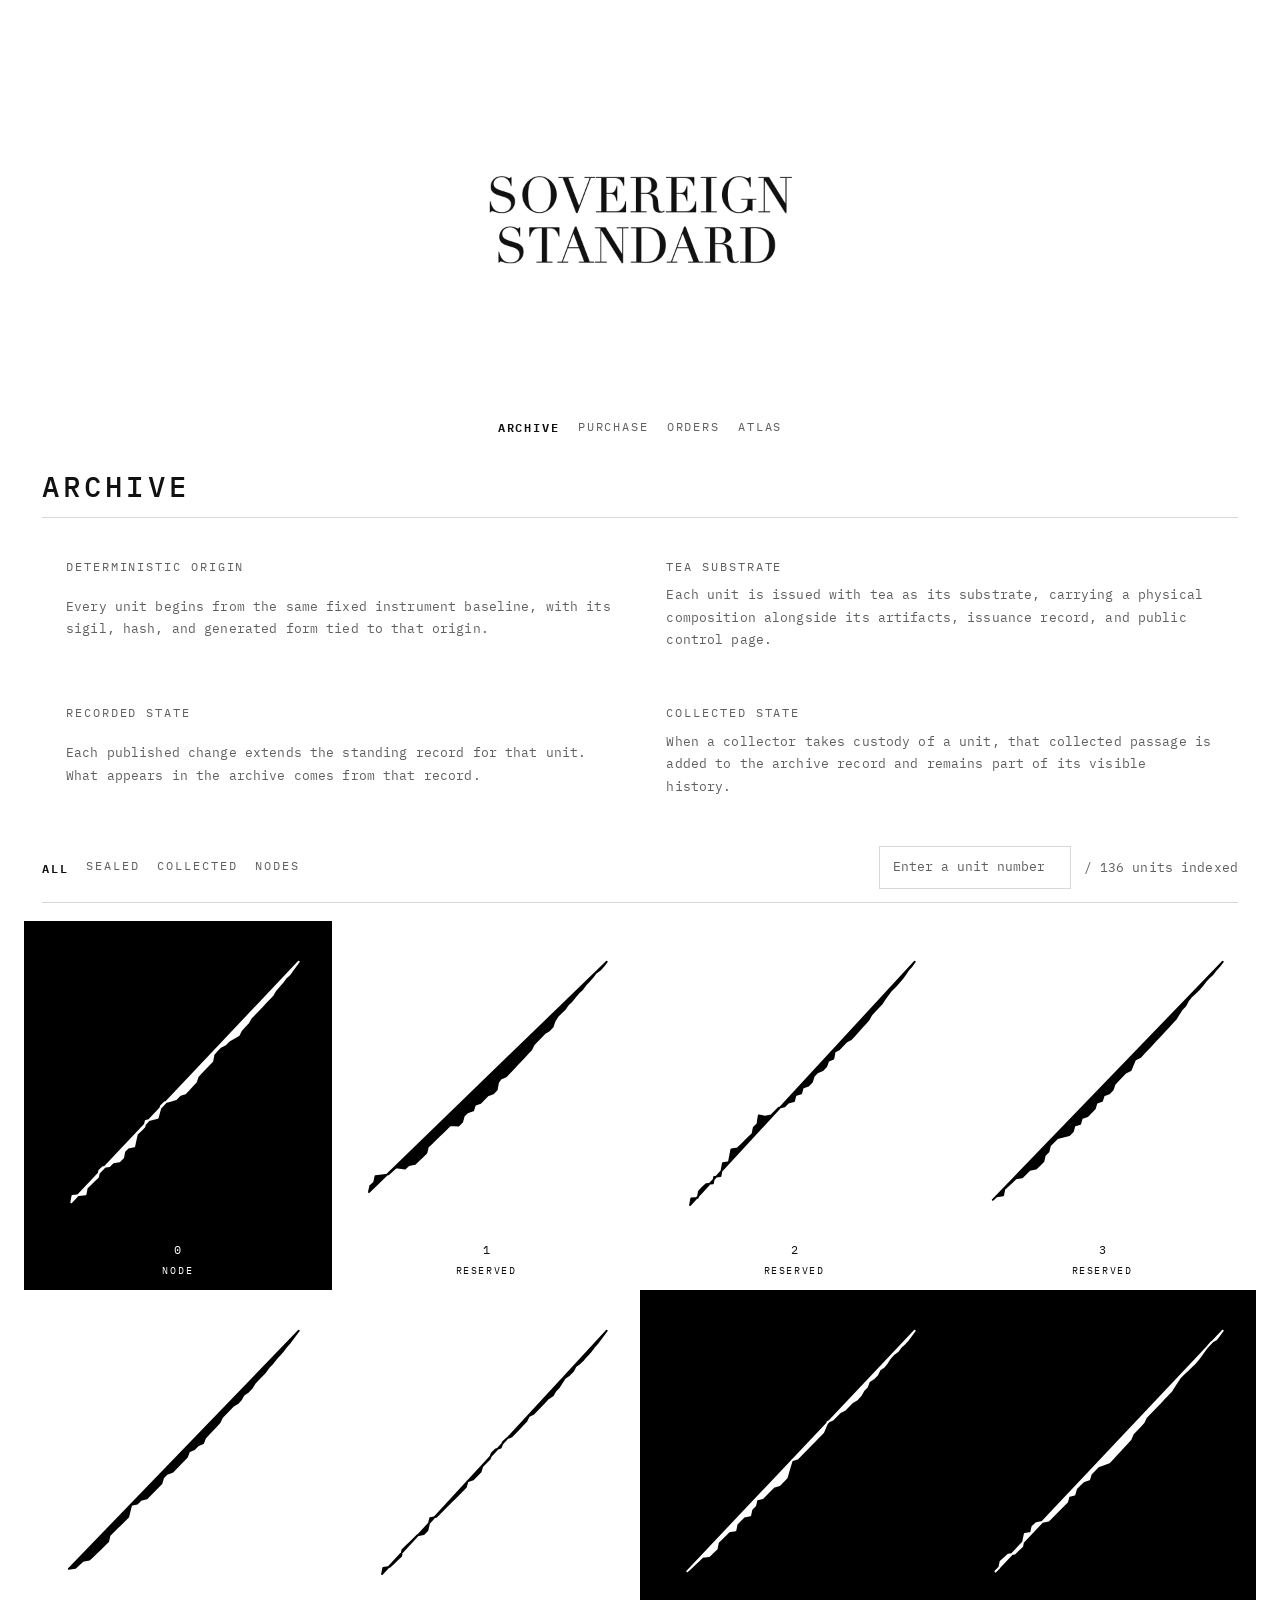
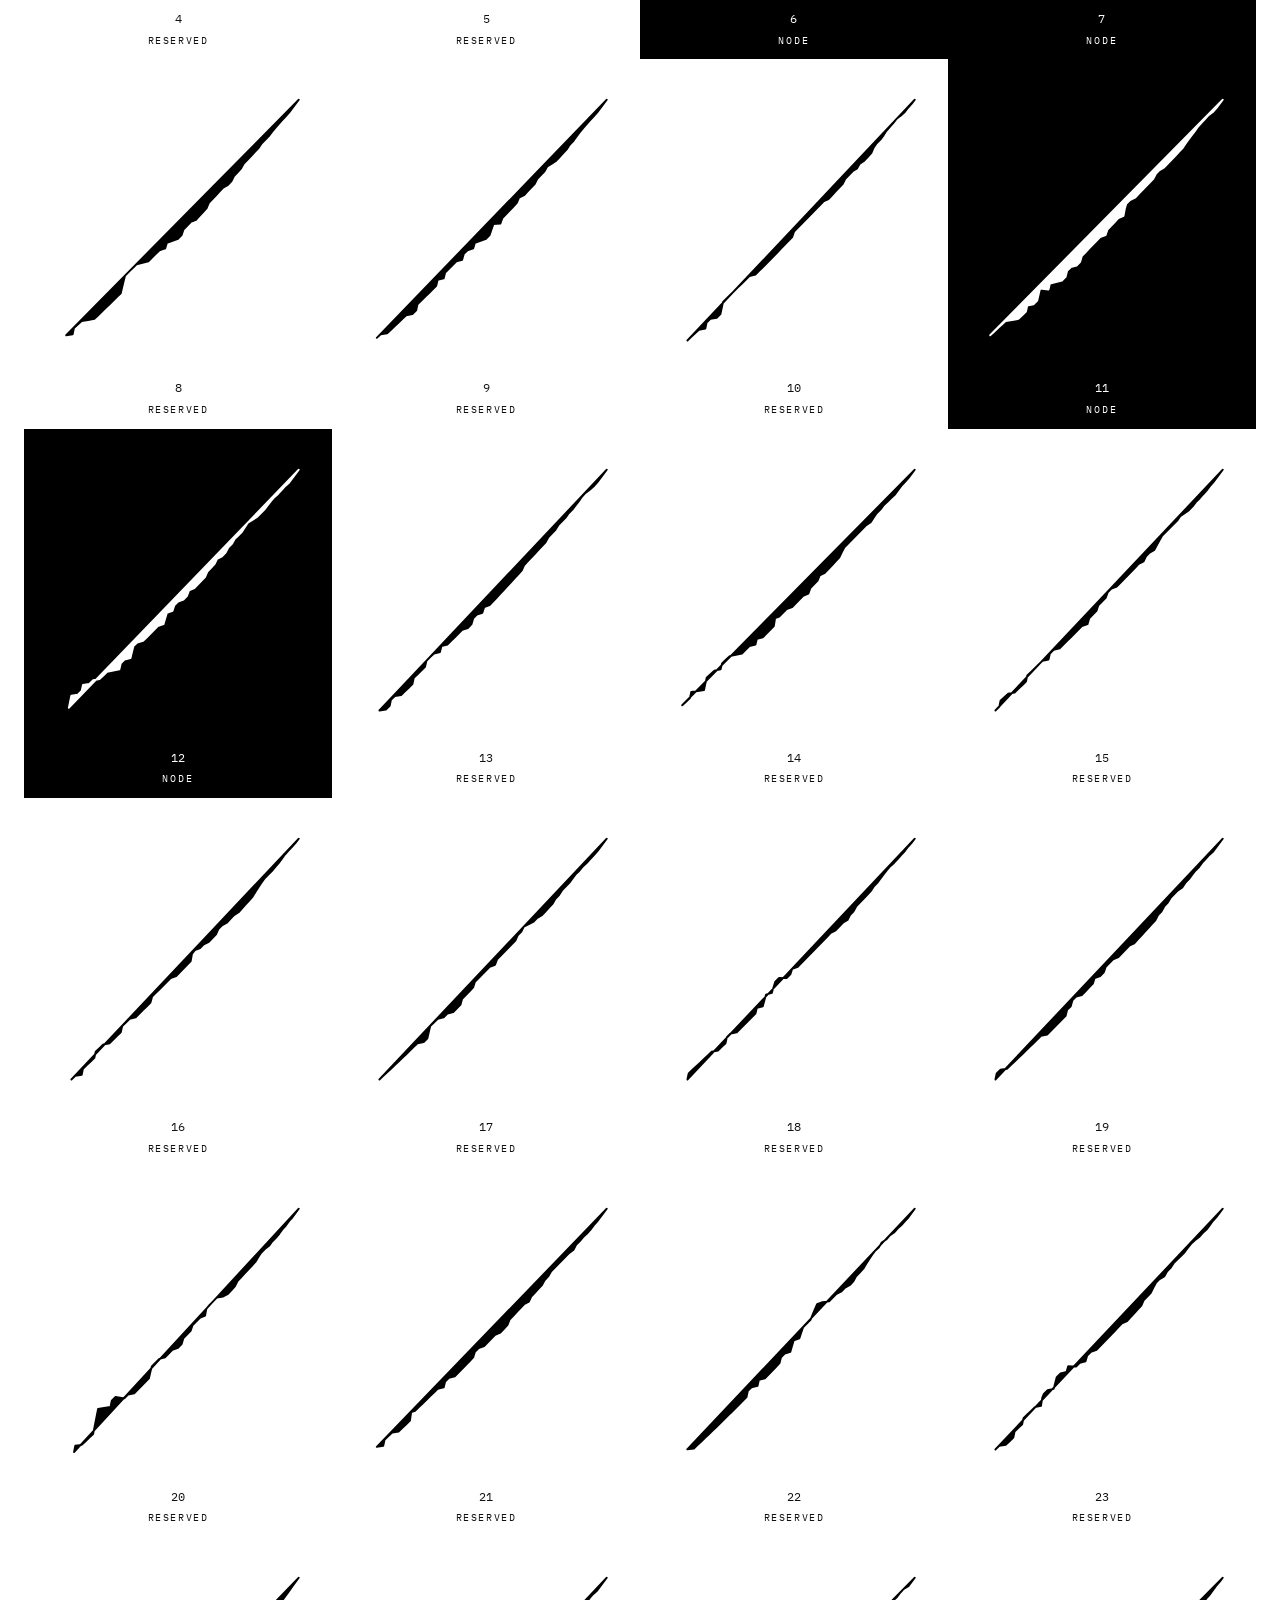
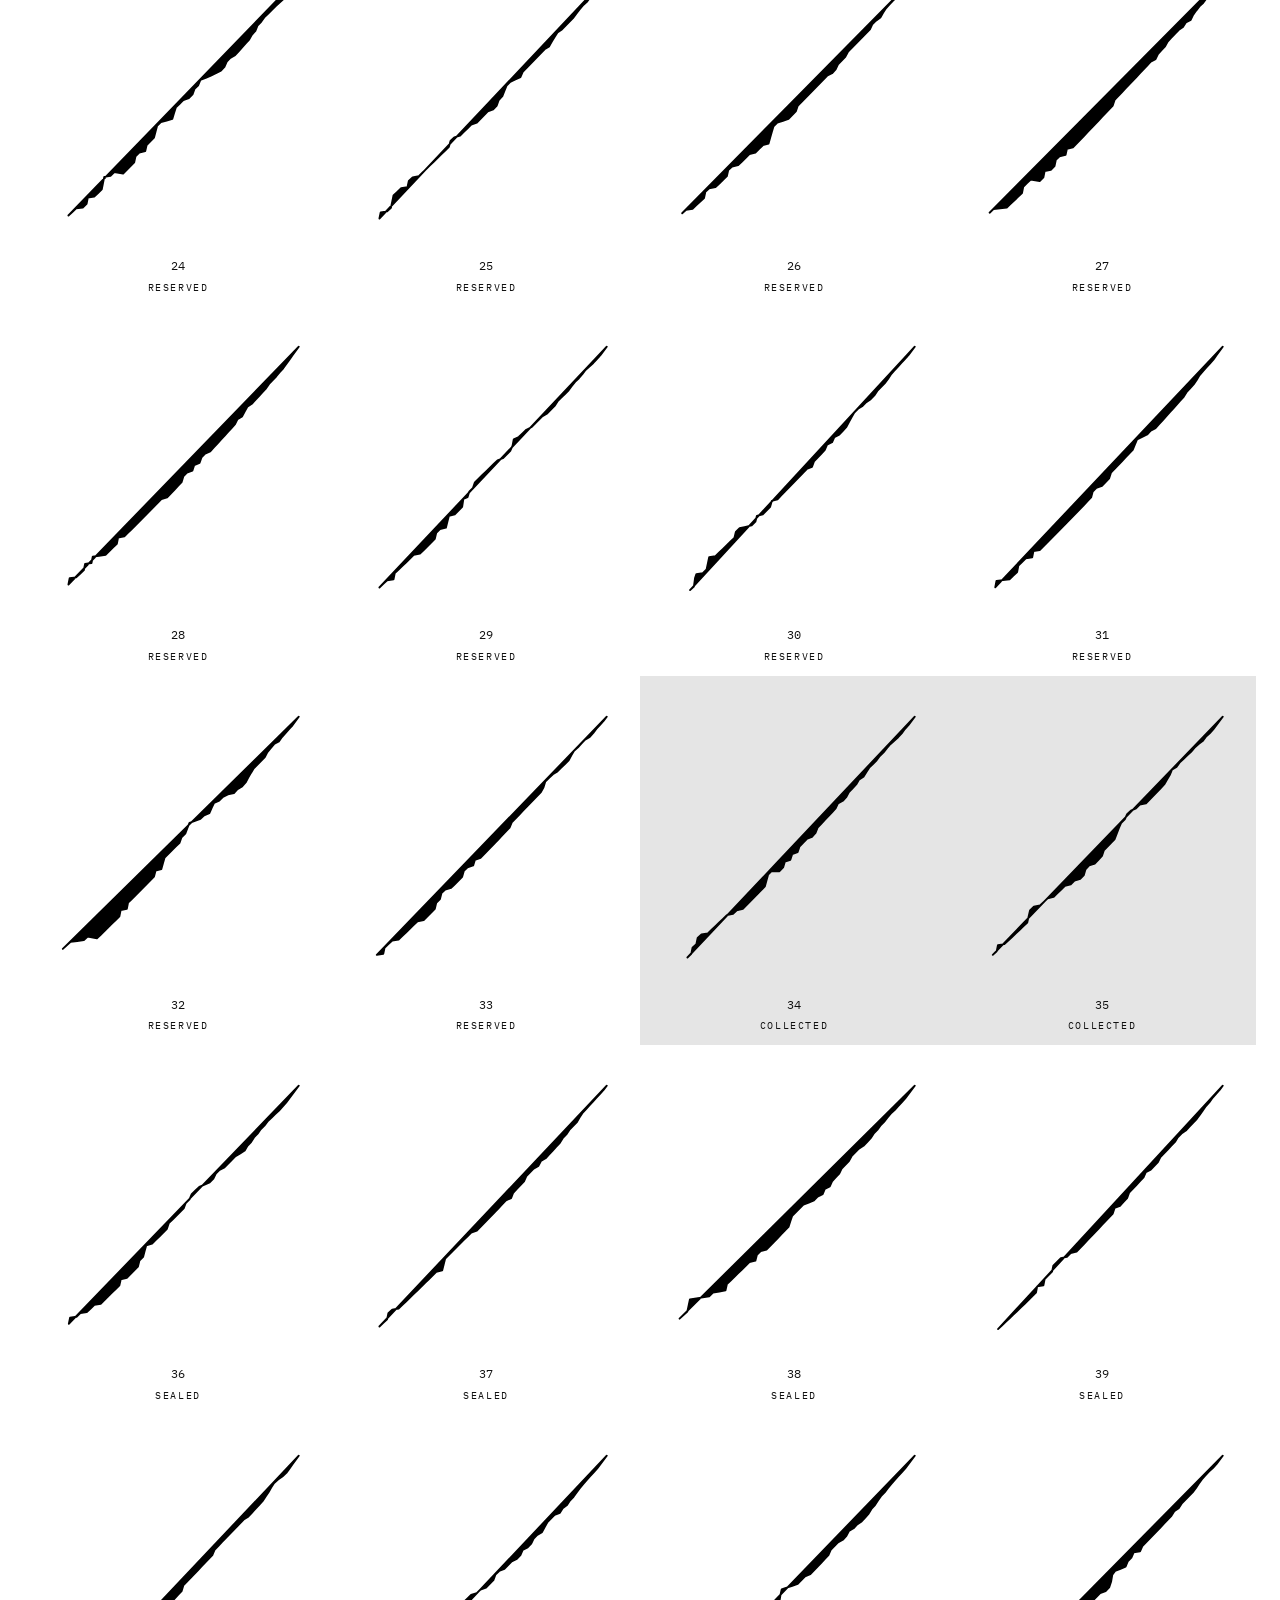
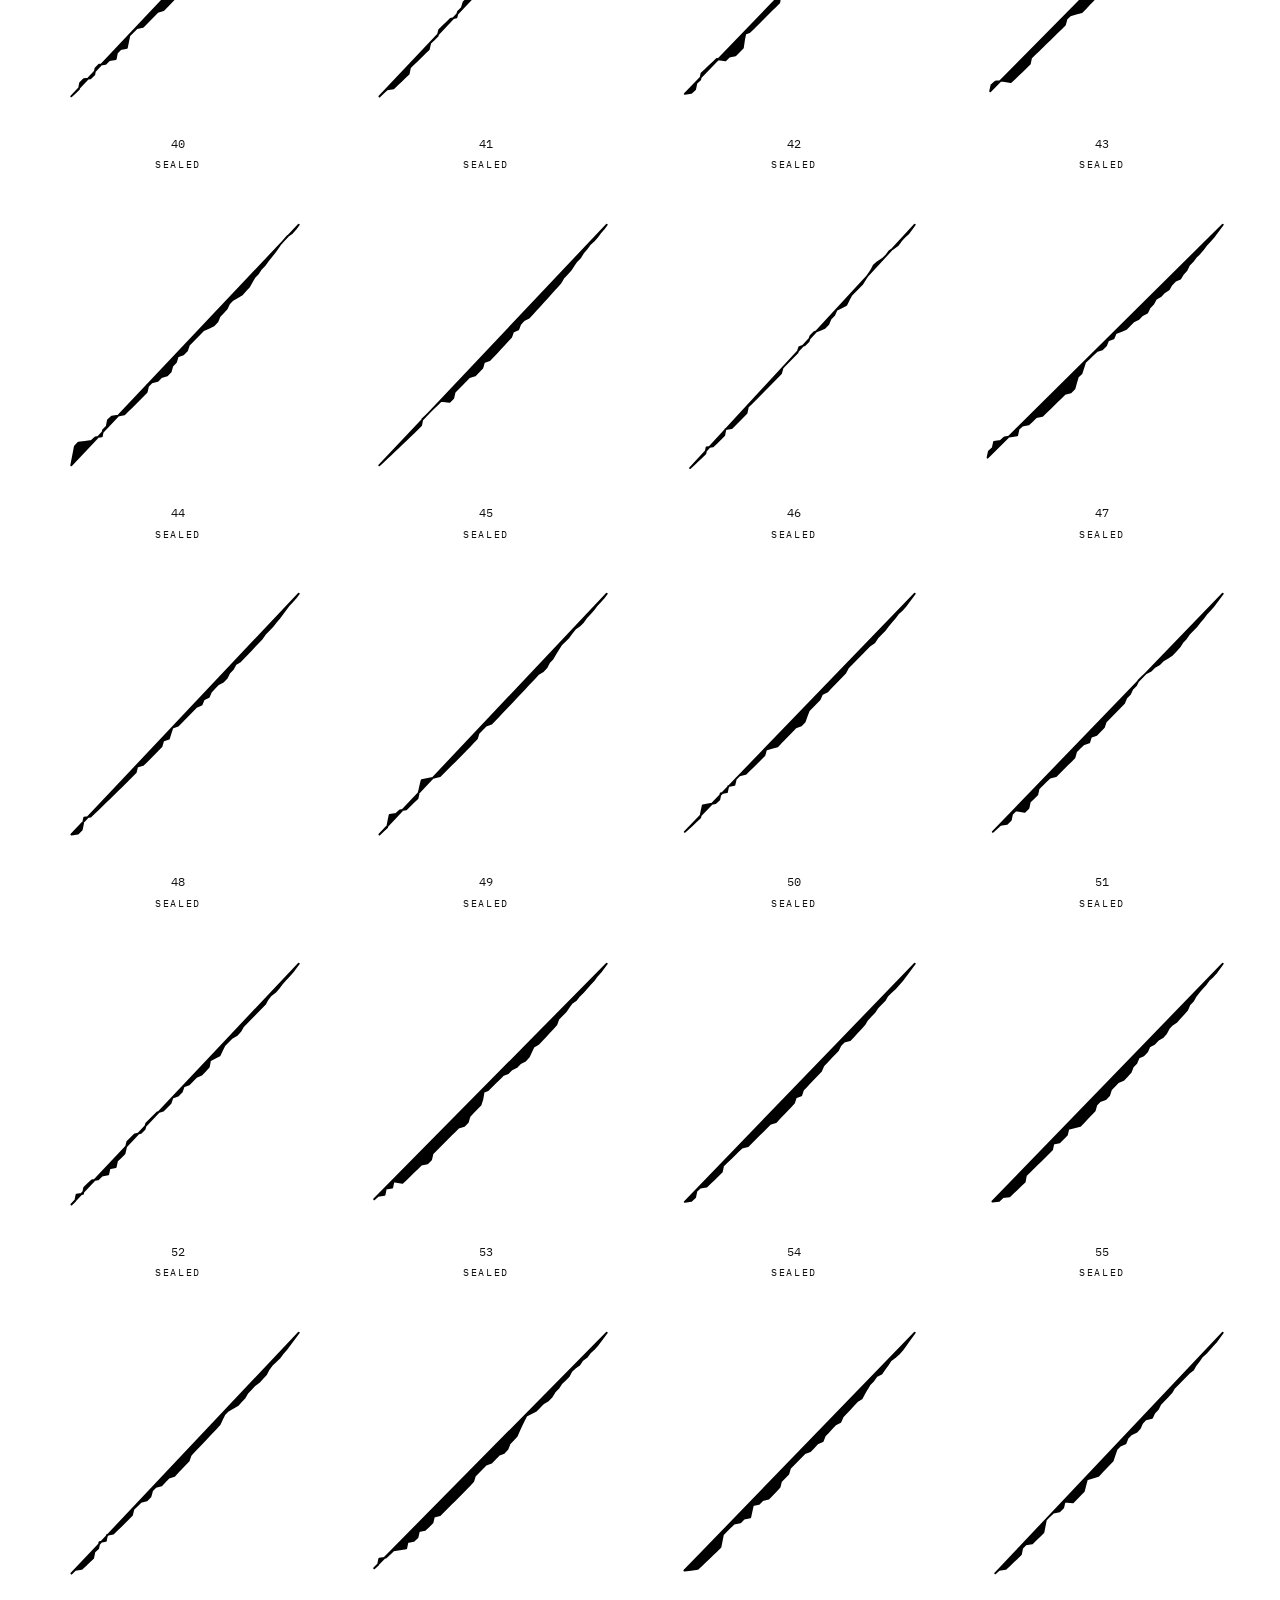
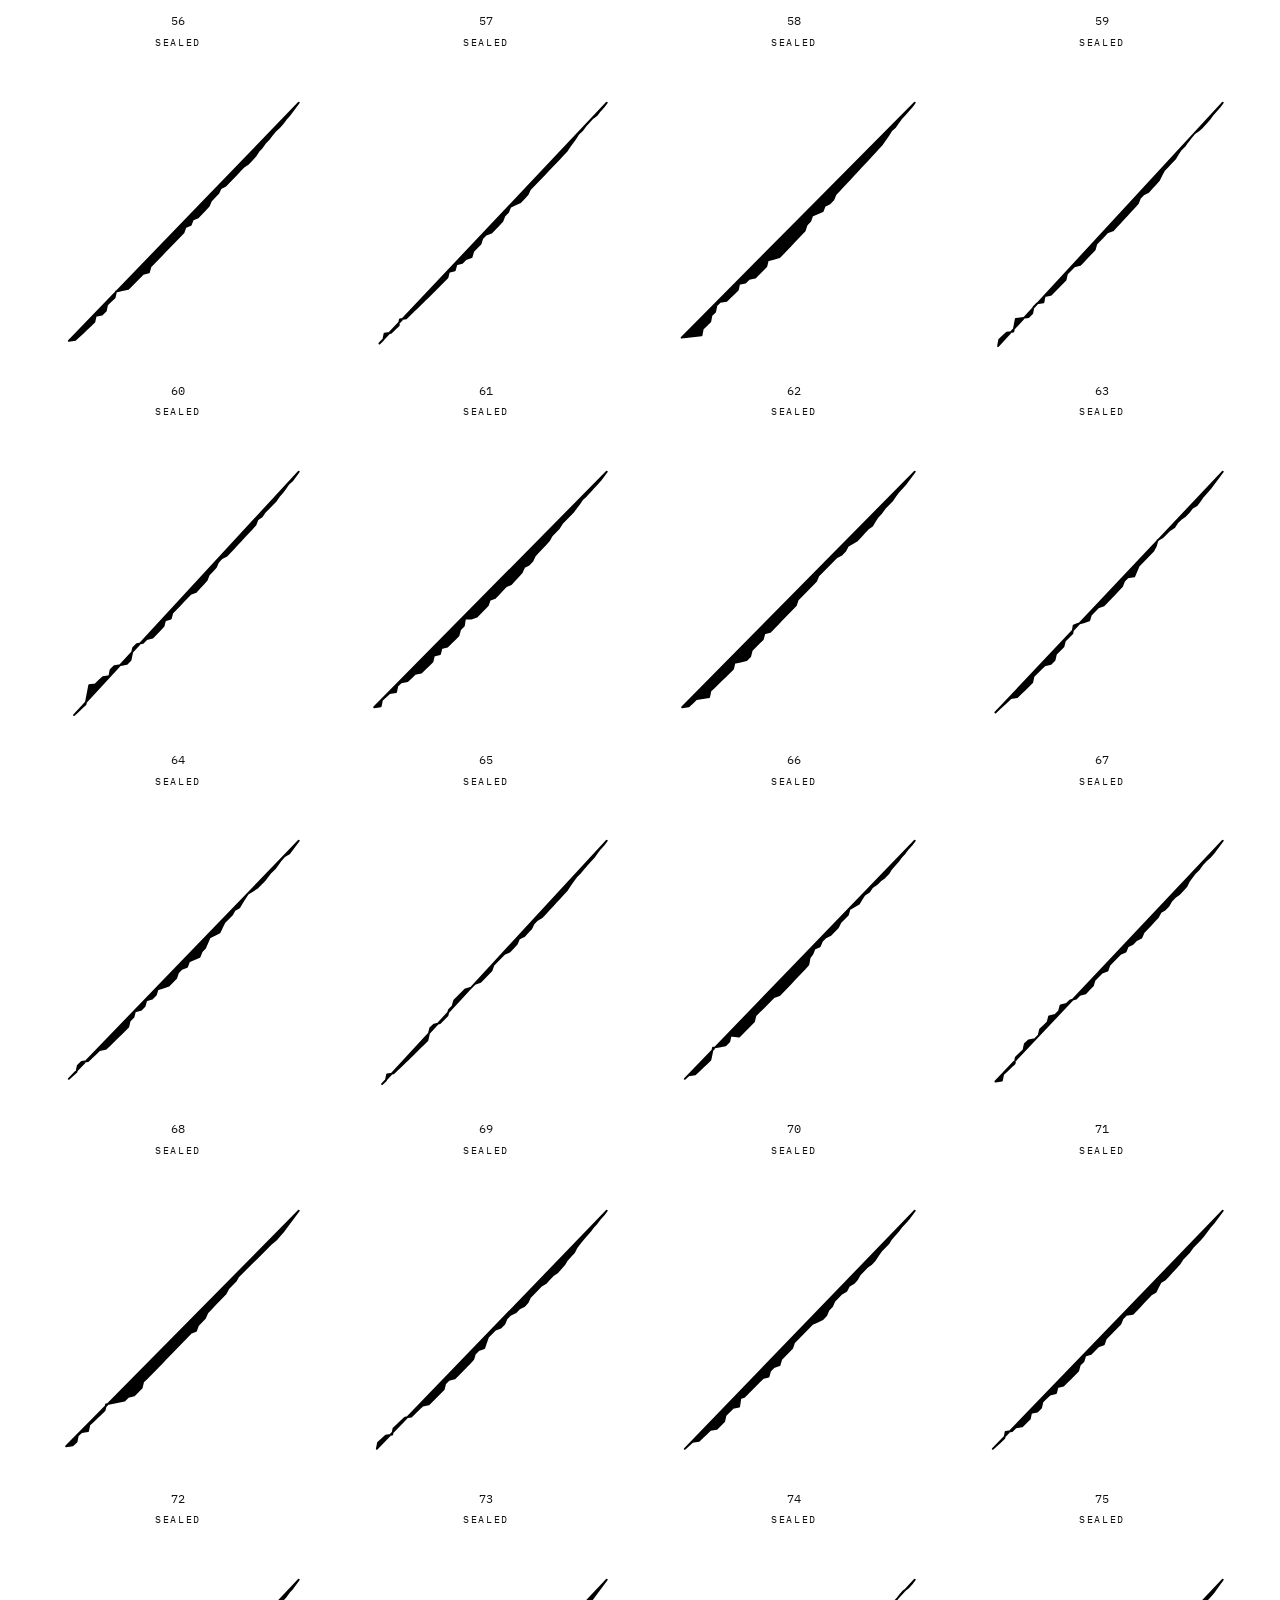
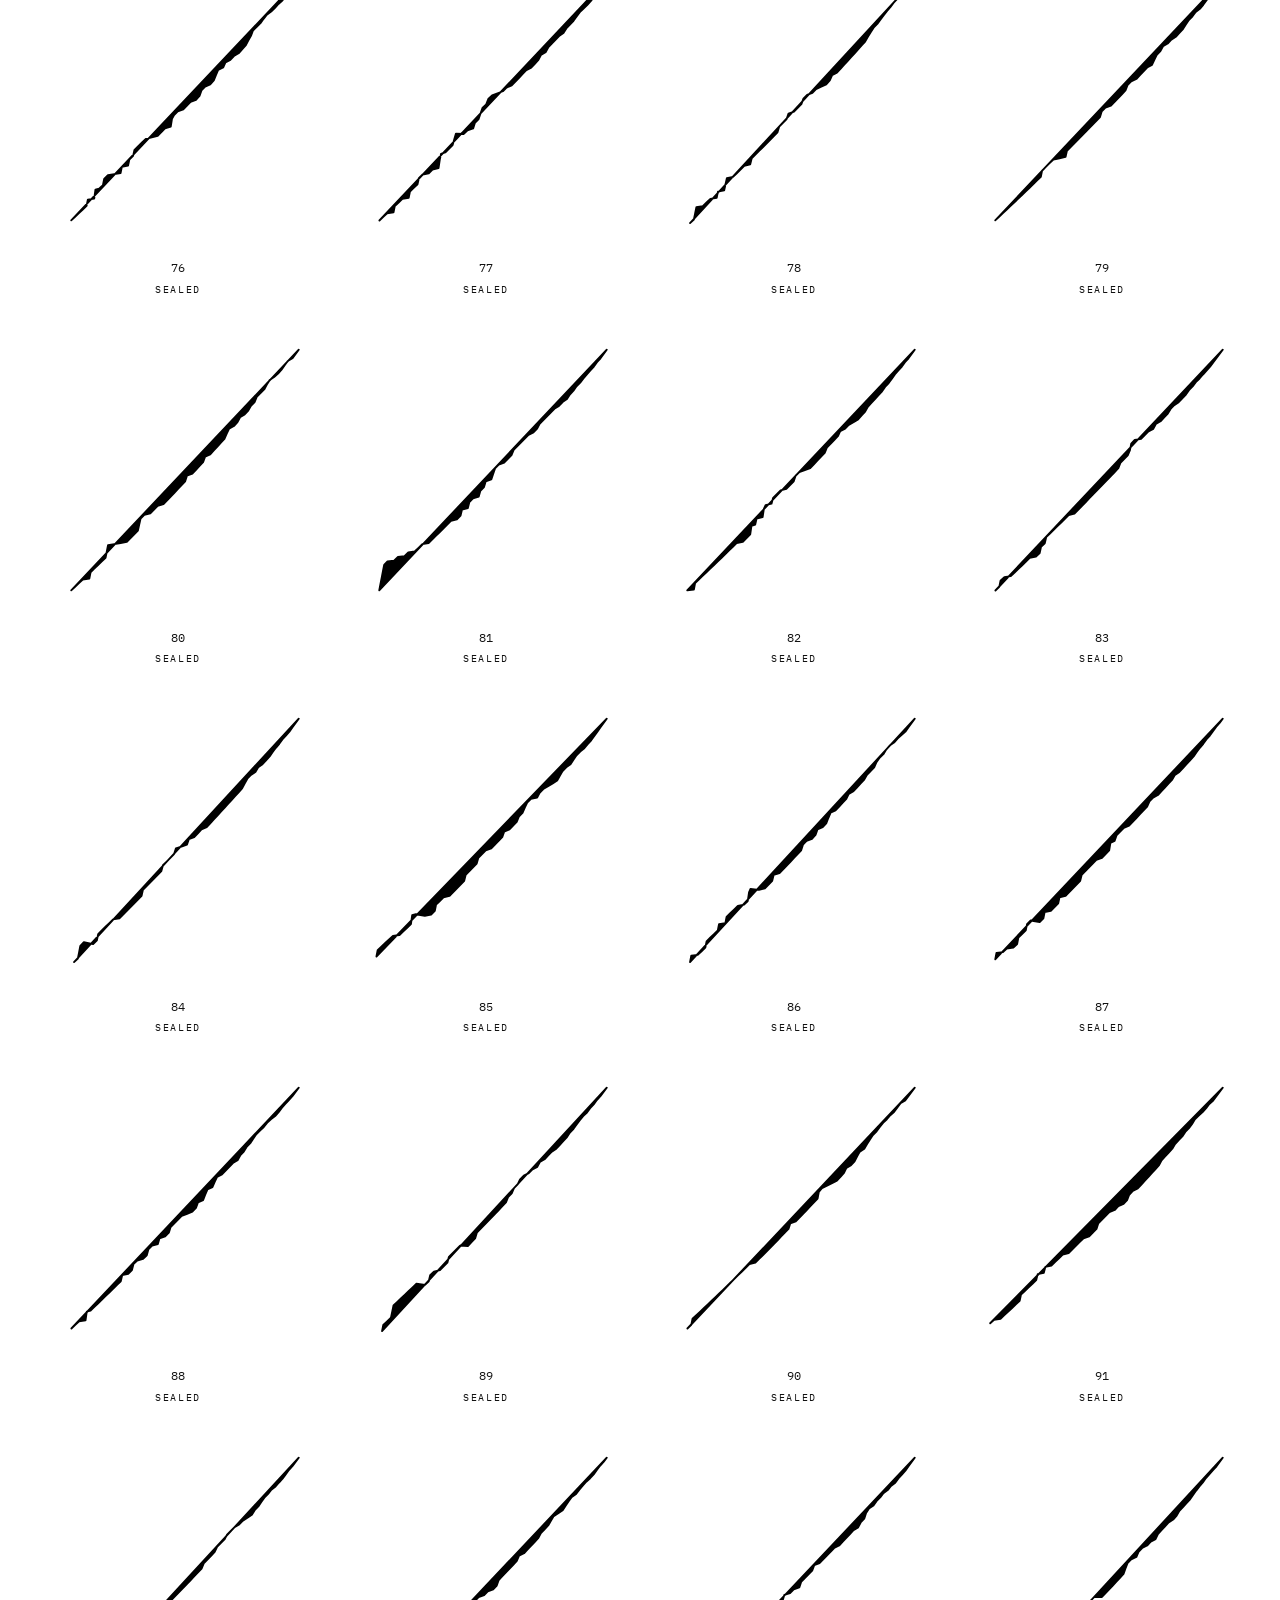
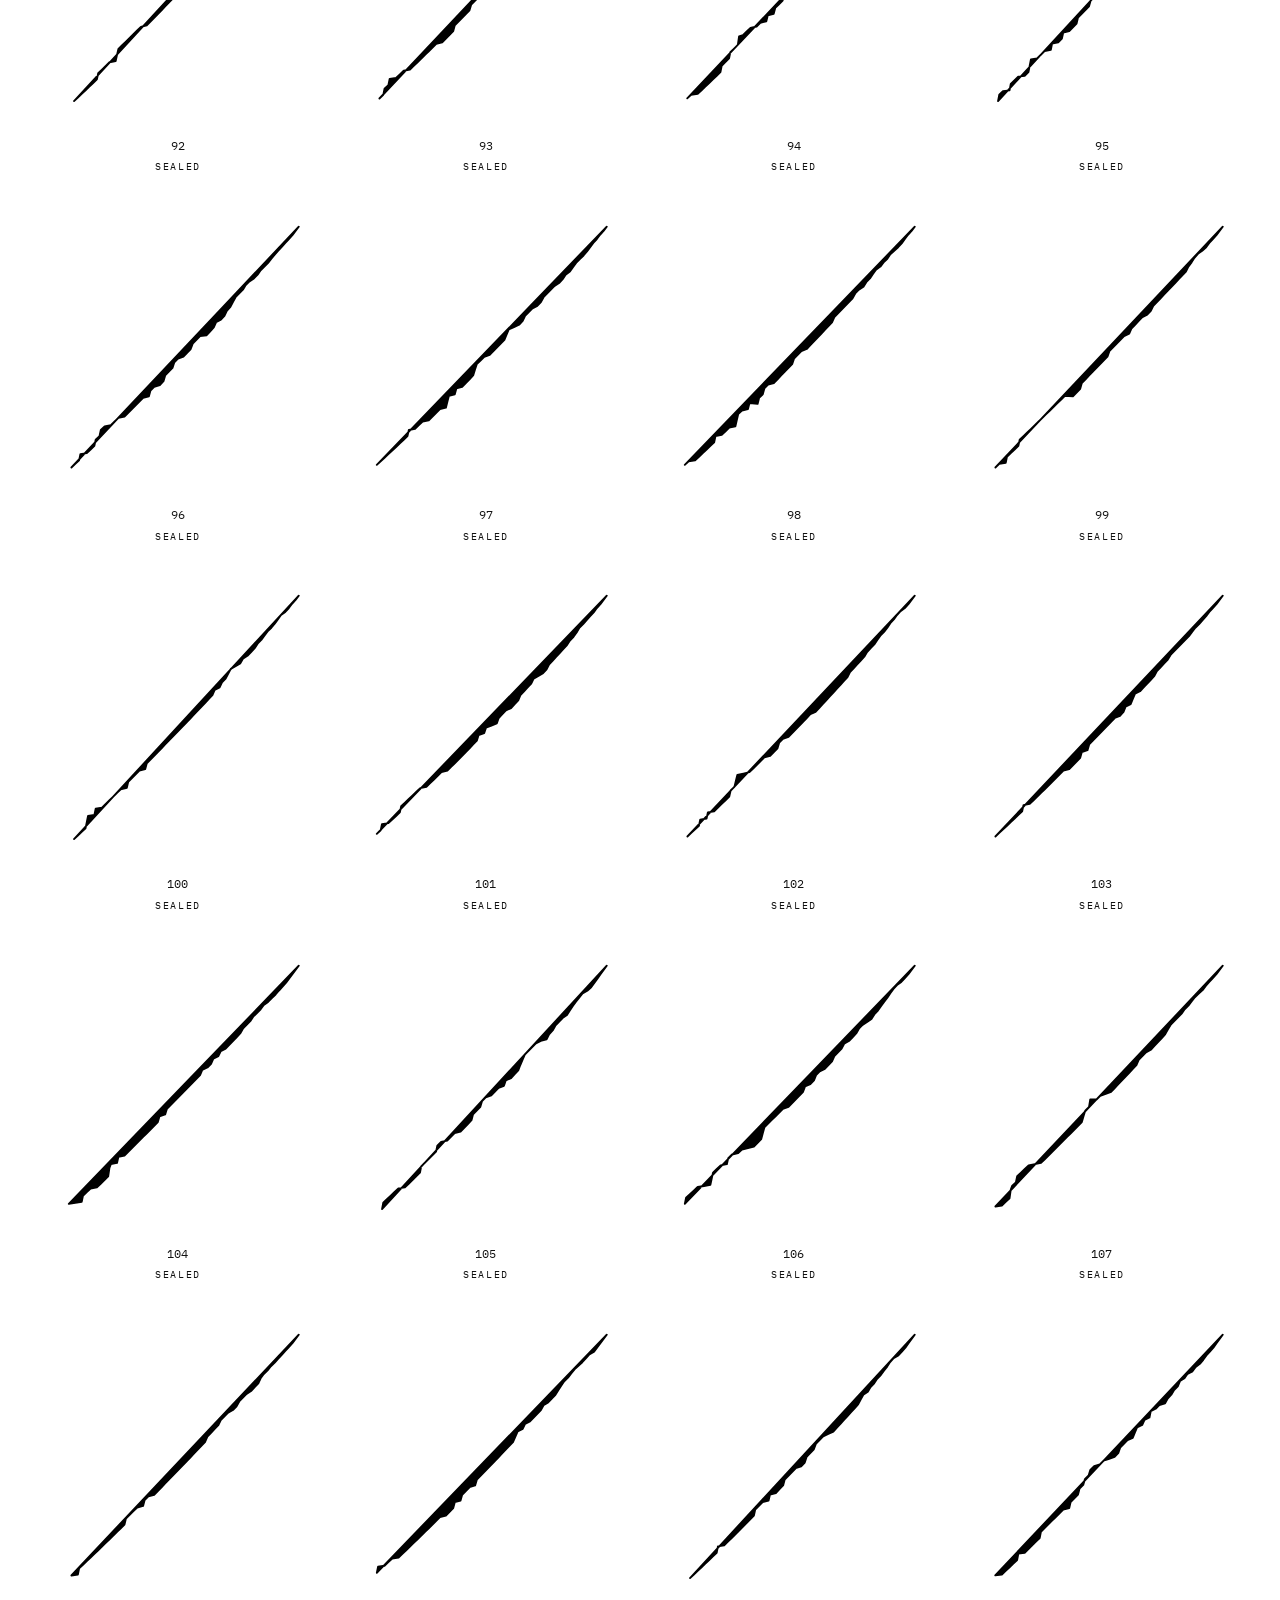
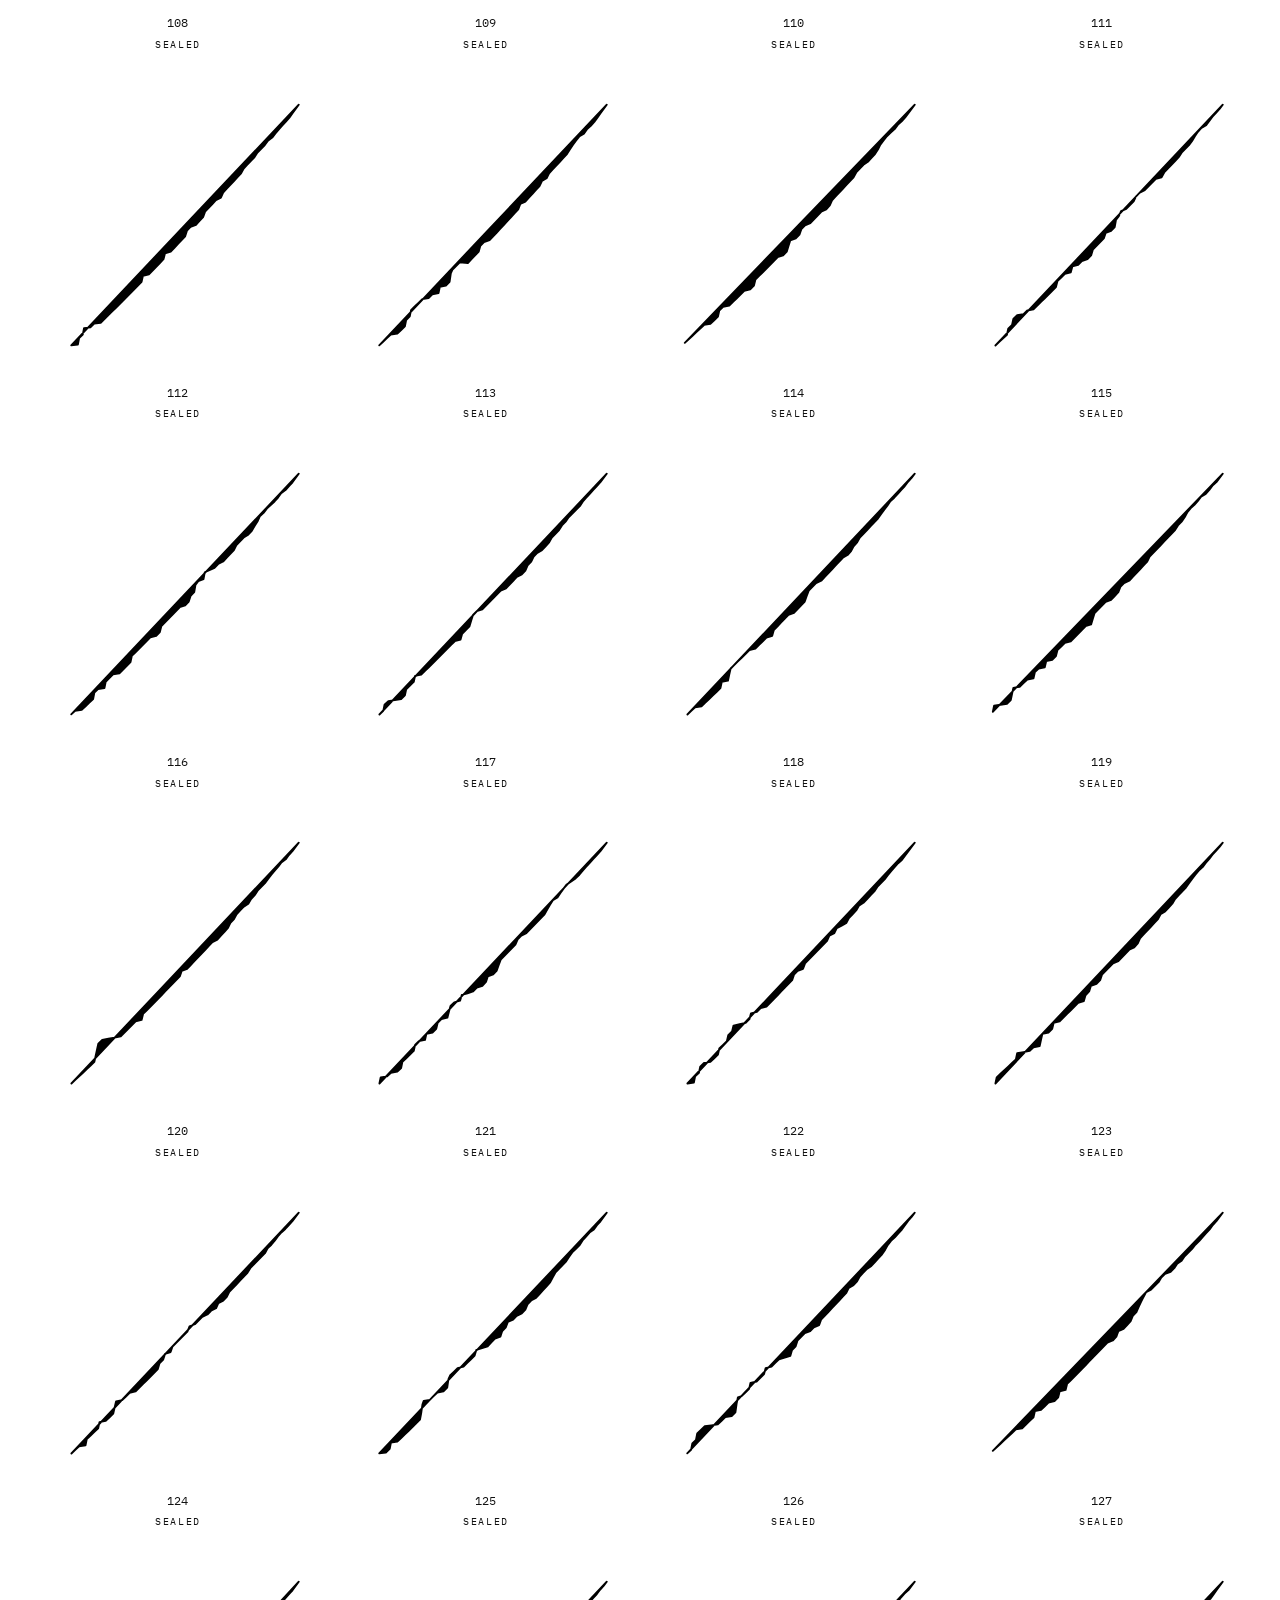
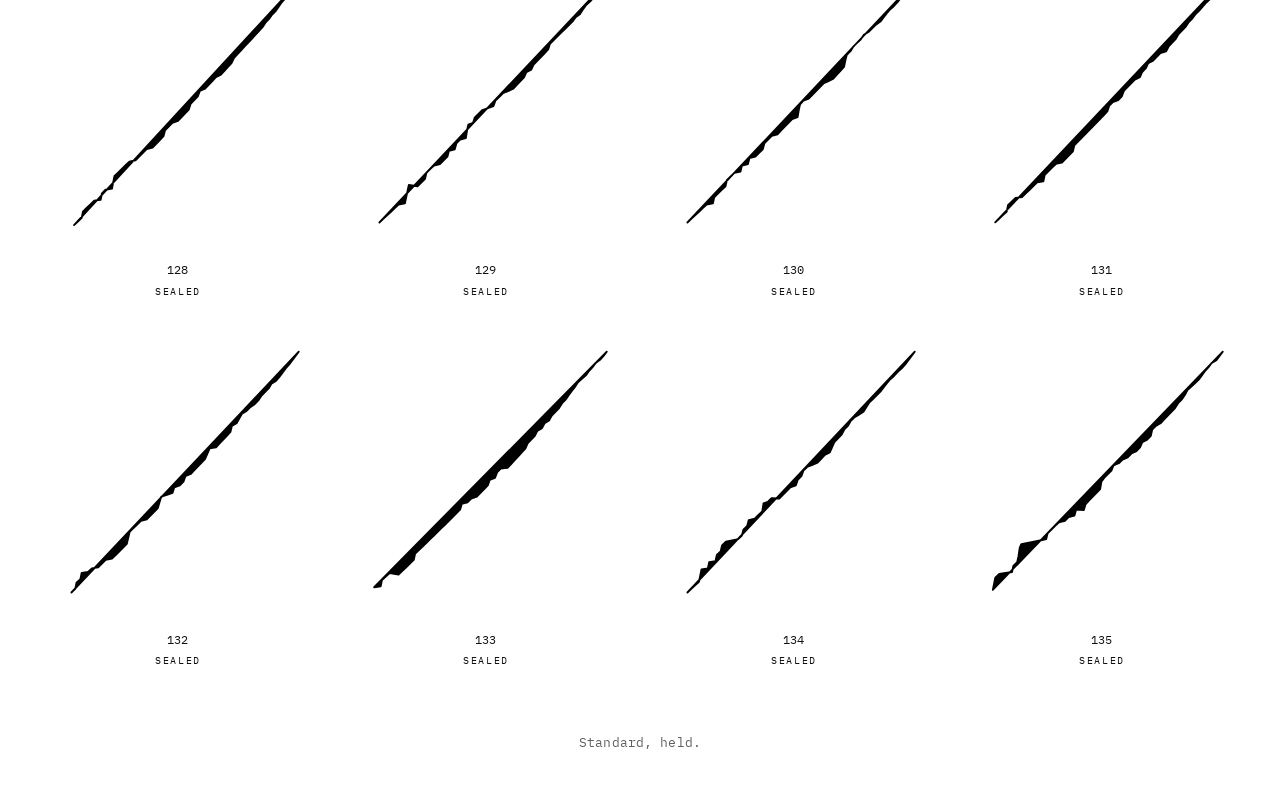
==== commit aa014ccd: "Publish site from private source" ====
--- a/archive.html
+++ b/archive.html
@@ -62,9 +62,9 @@
     </a>
     <nav class="top-links site-object-nav" aria-label="Primary">
       <a href="archive.html" class="nav nav-active" aria-current="page">Archive</a>
-      <a href="atlas.html" class="nav">Atlas</a>
       <a href="purchase.html" class="nav">Purchase</a>
       <a href="orders.html" class="nav">Orders</a>
+      <a href="atlas.html" class="nav">Atlas</a>
     </nav>
     <header class="page-header archive-header">
       <h1 class="page-title archive-title">Archive</h1>
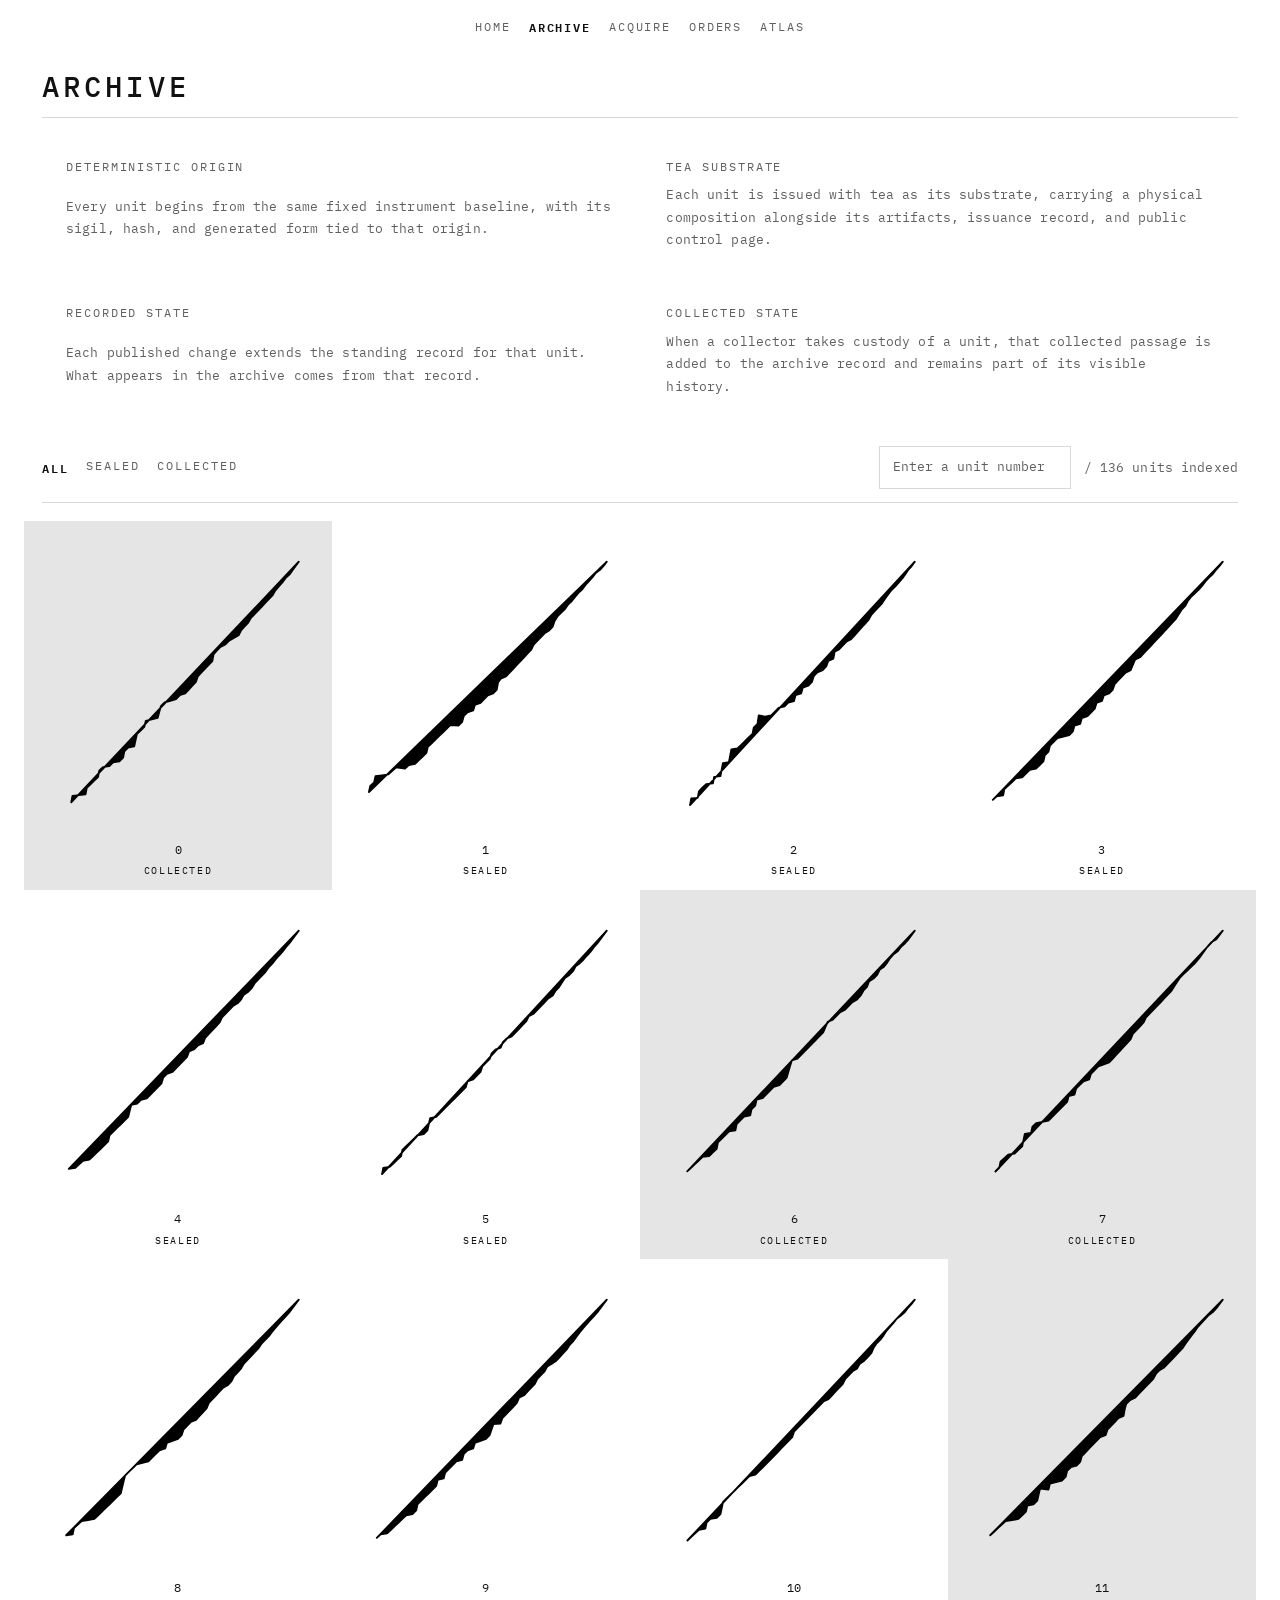
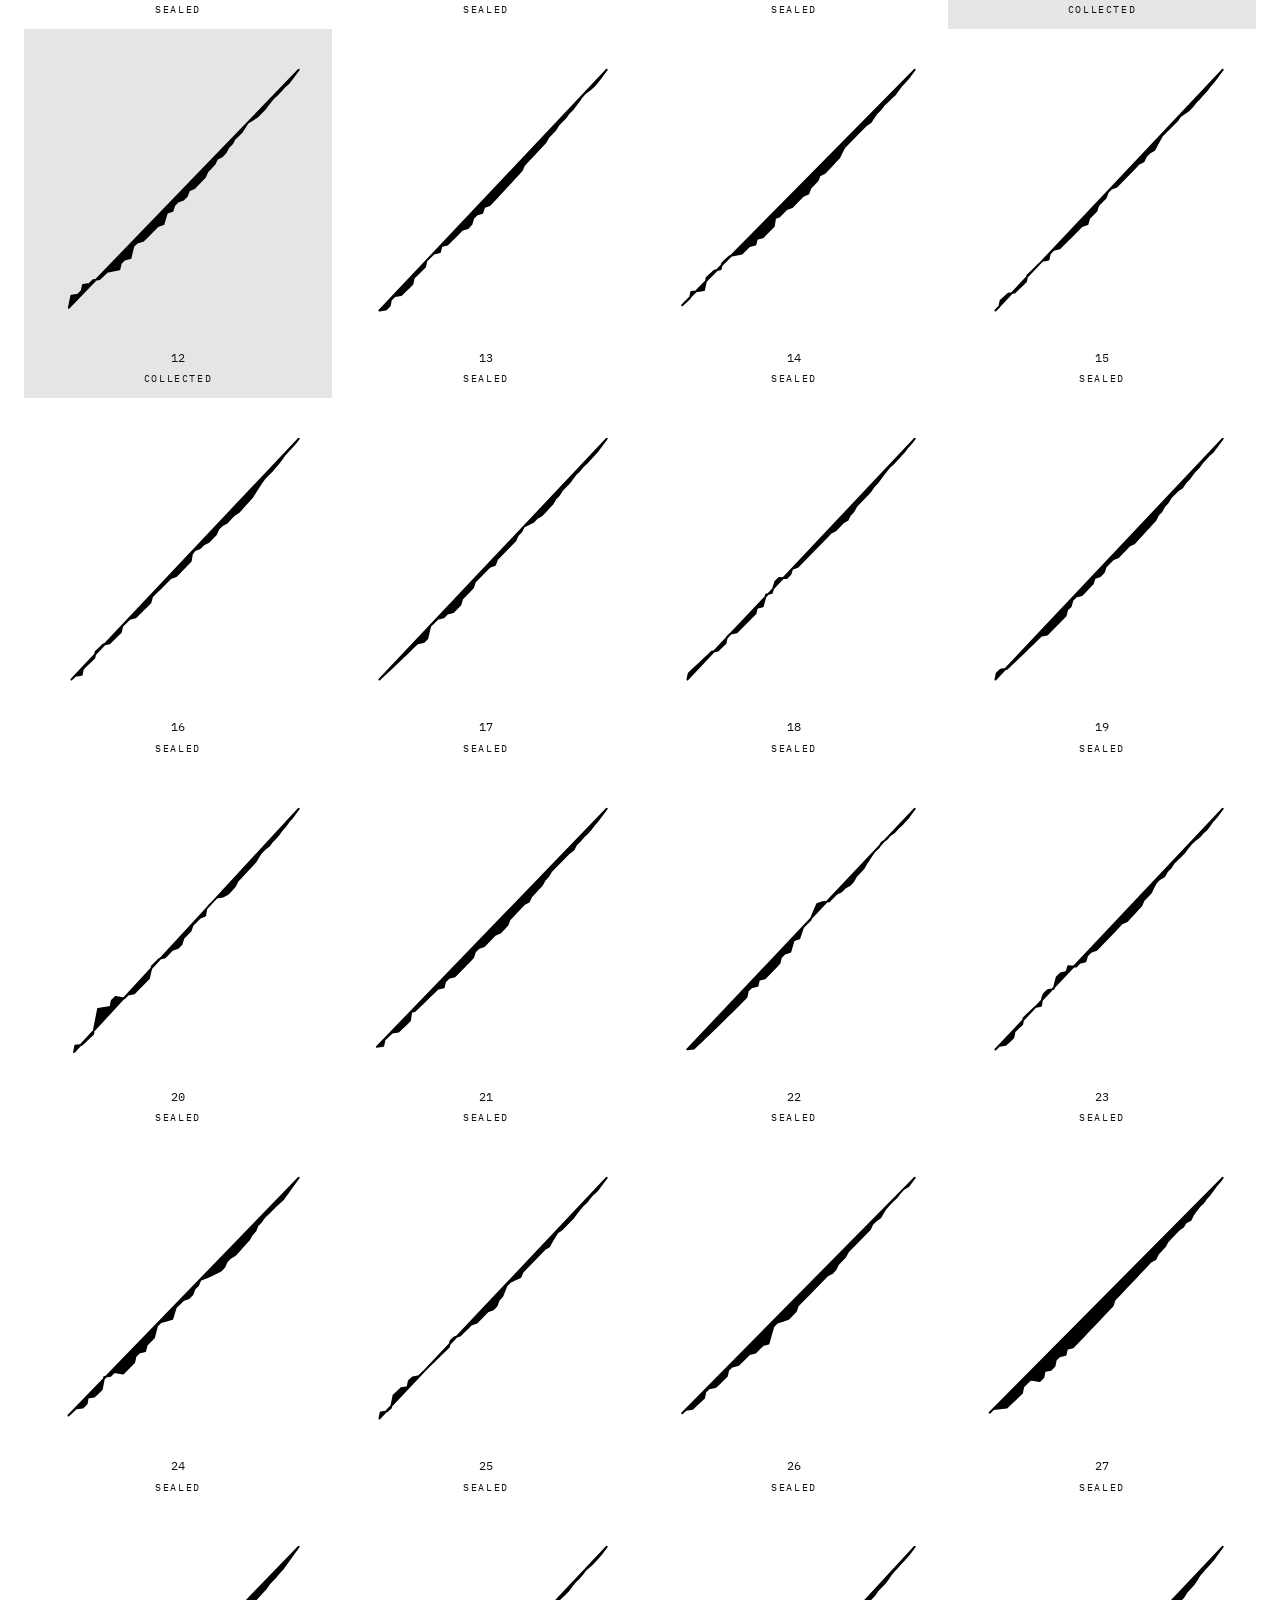
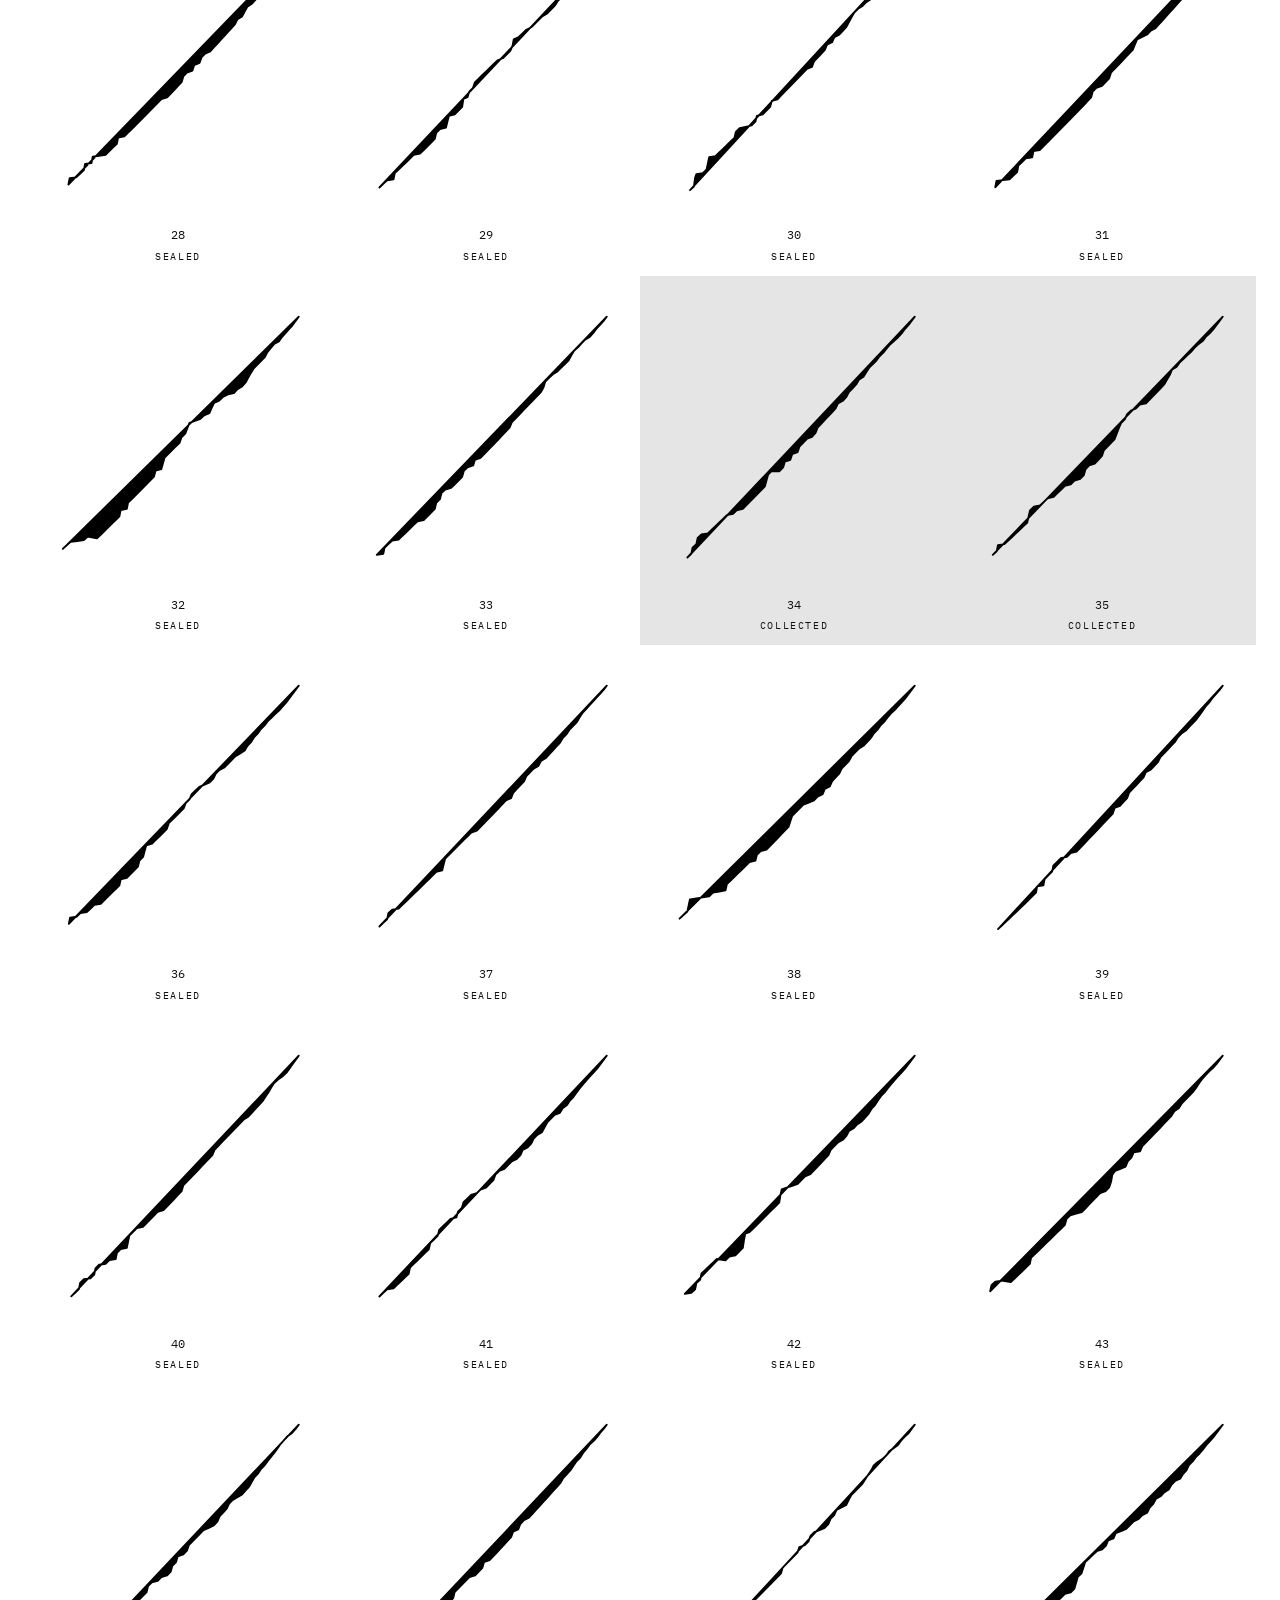
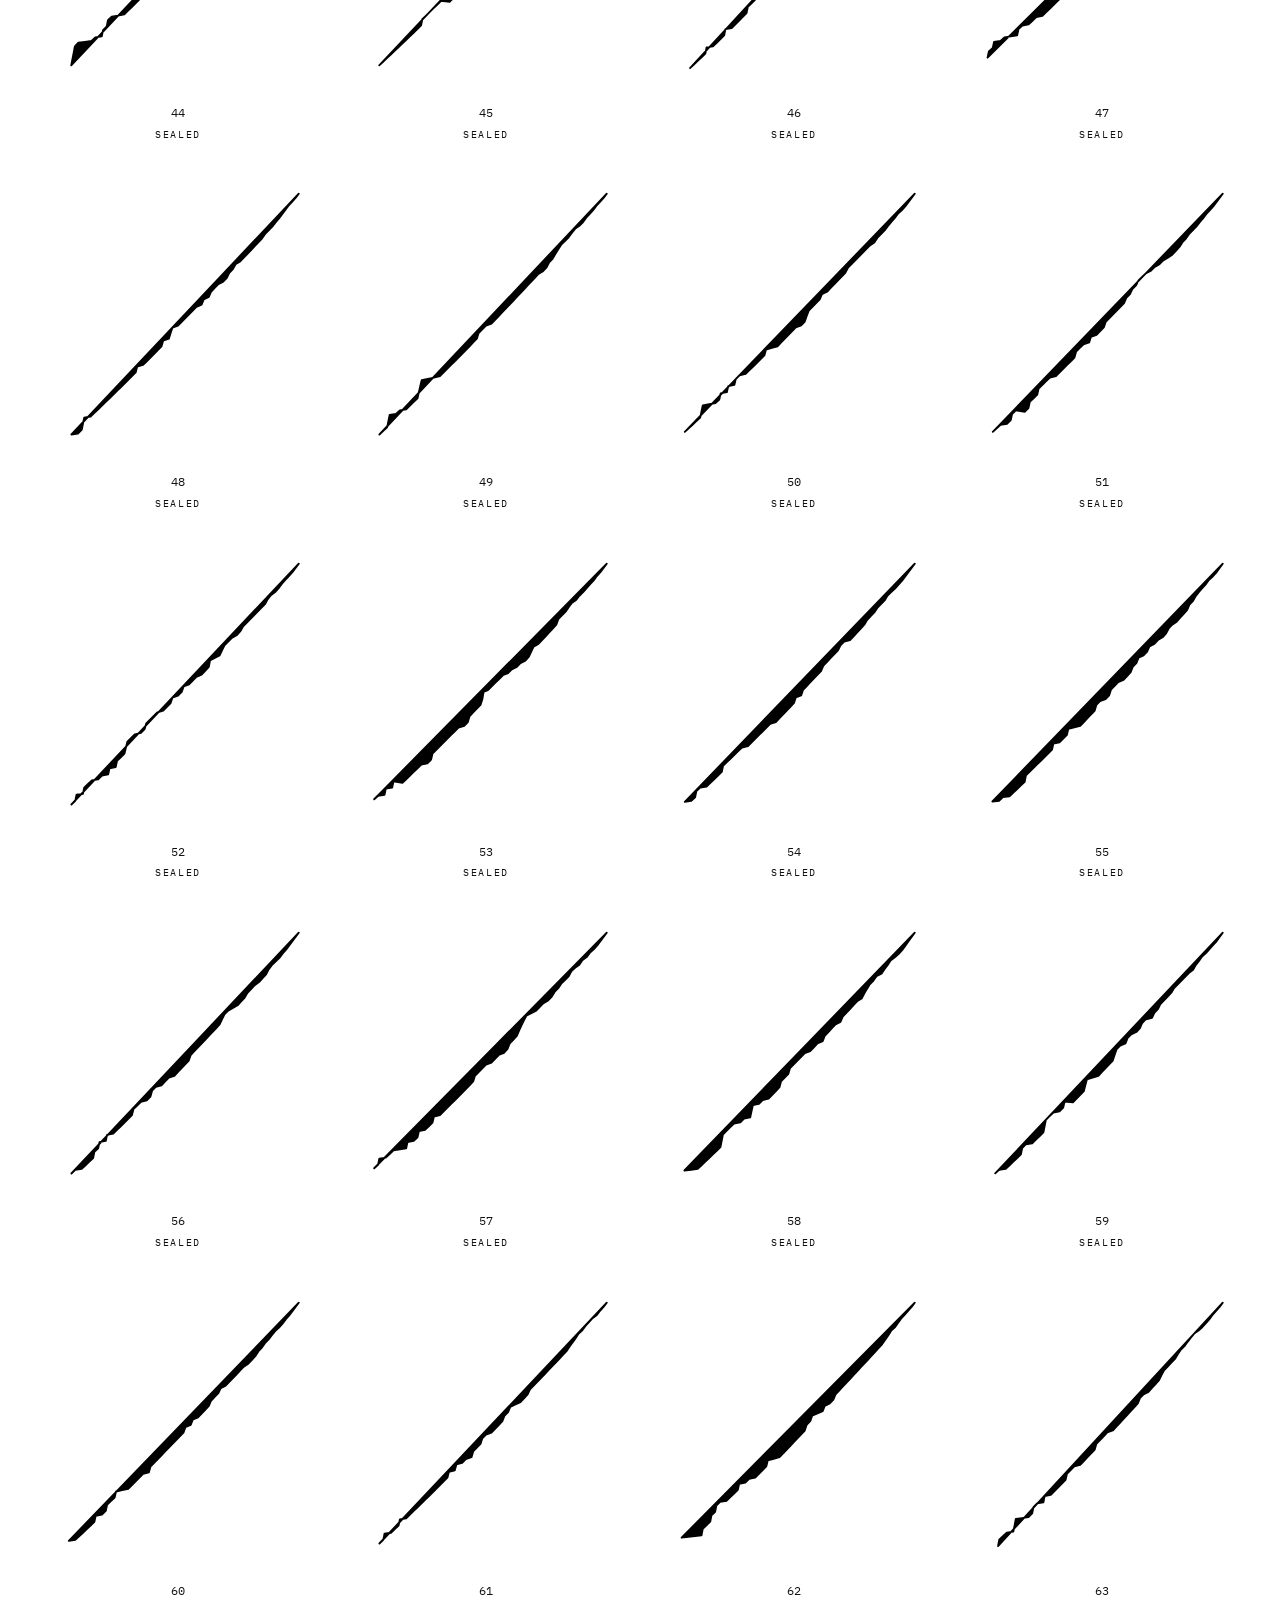
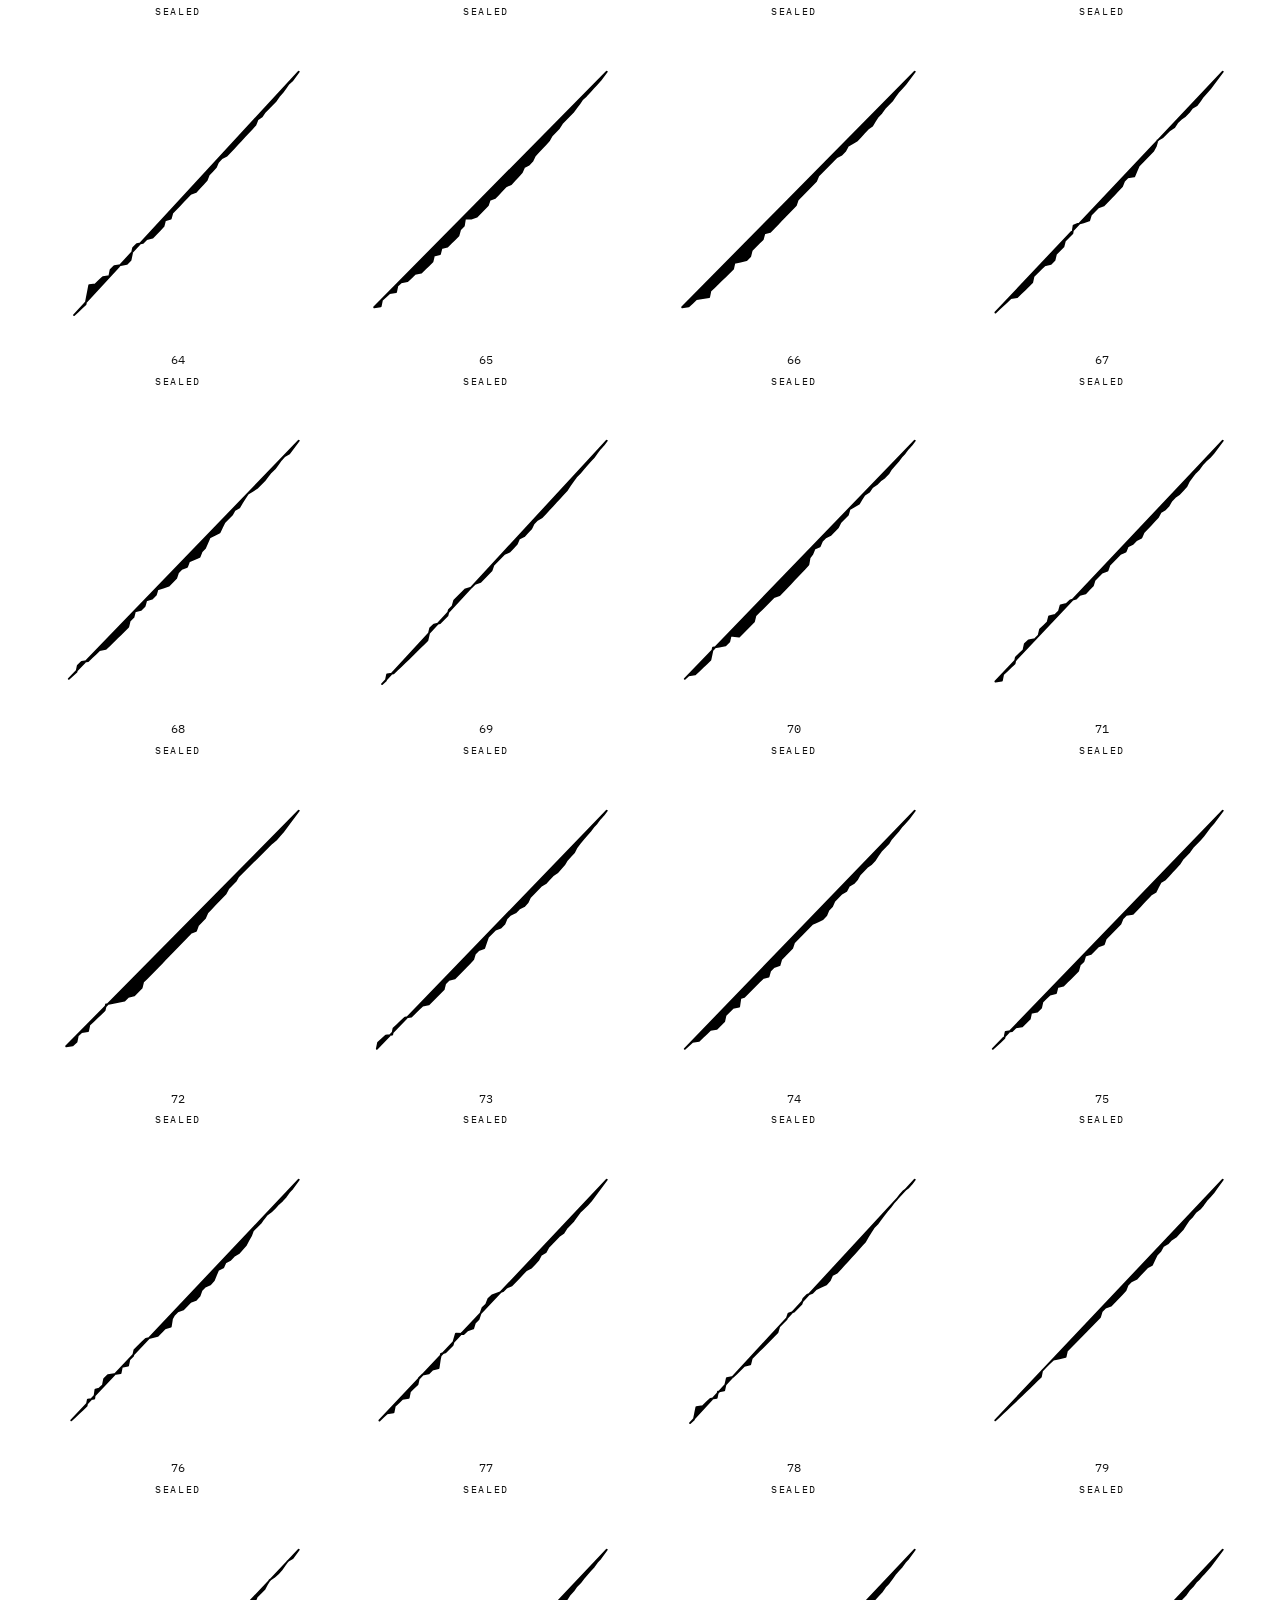
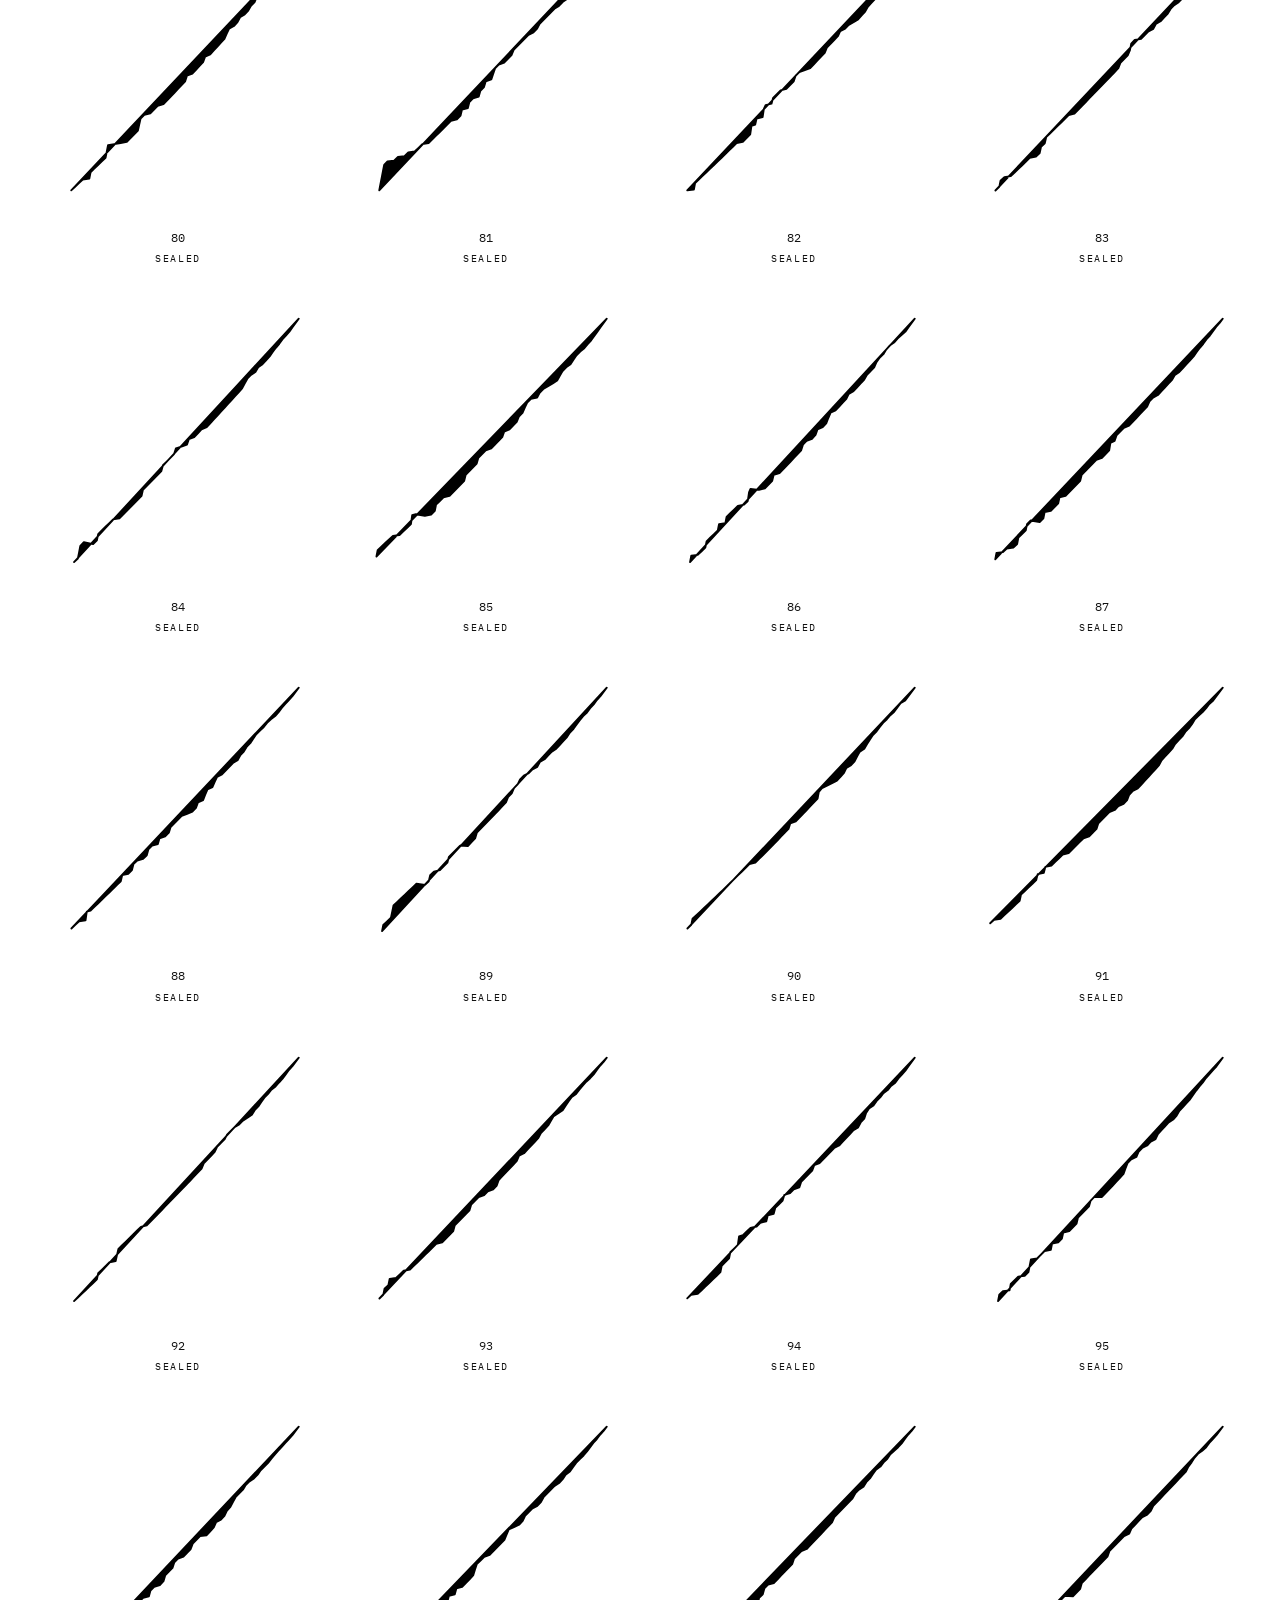
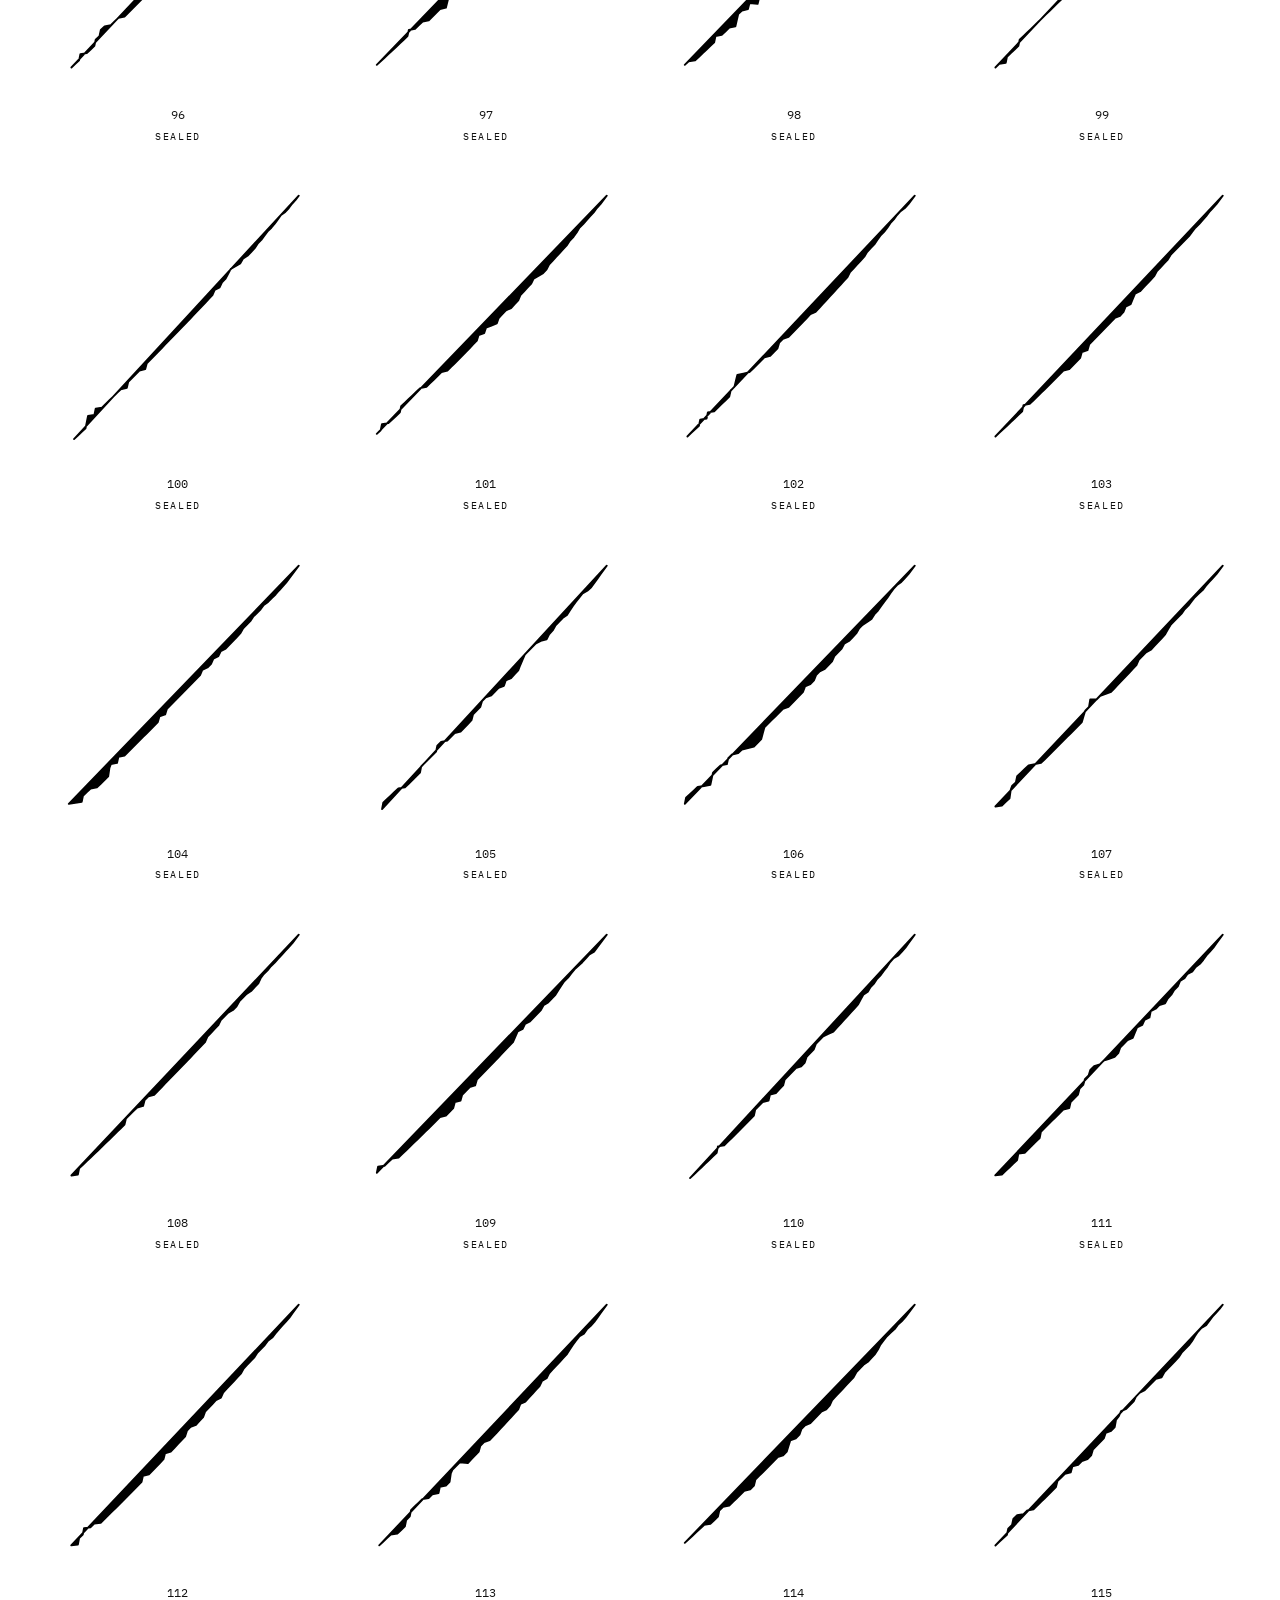
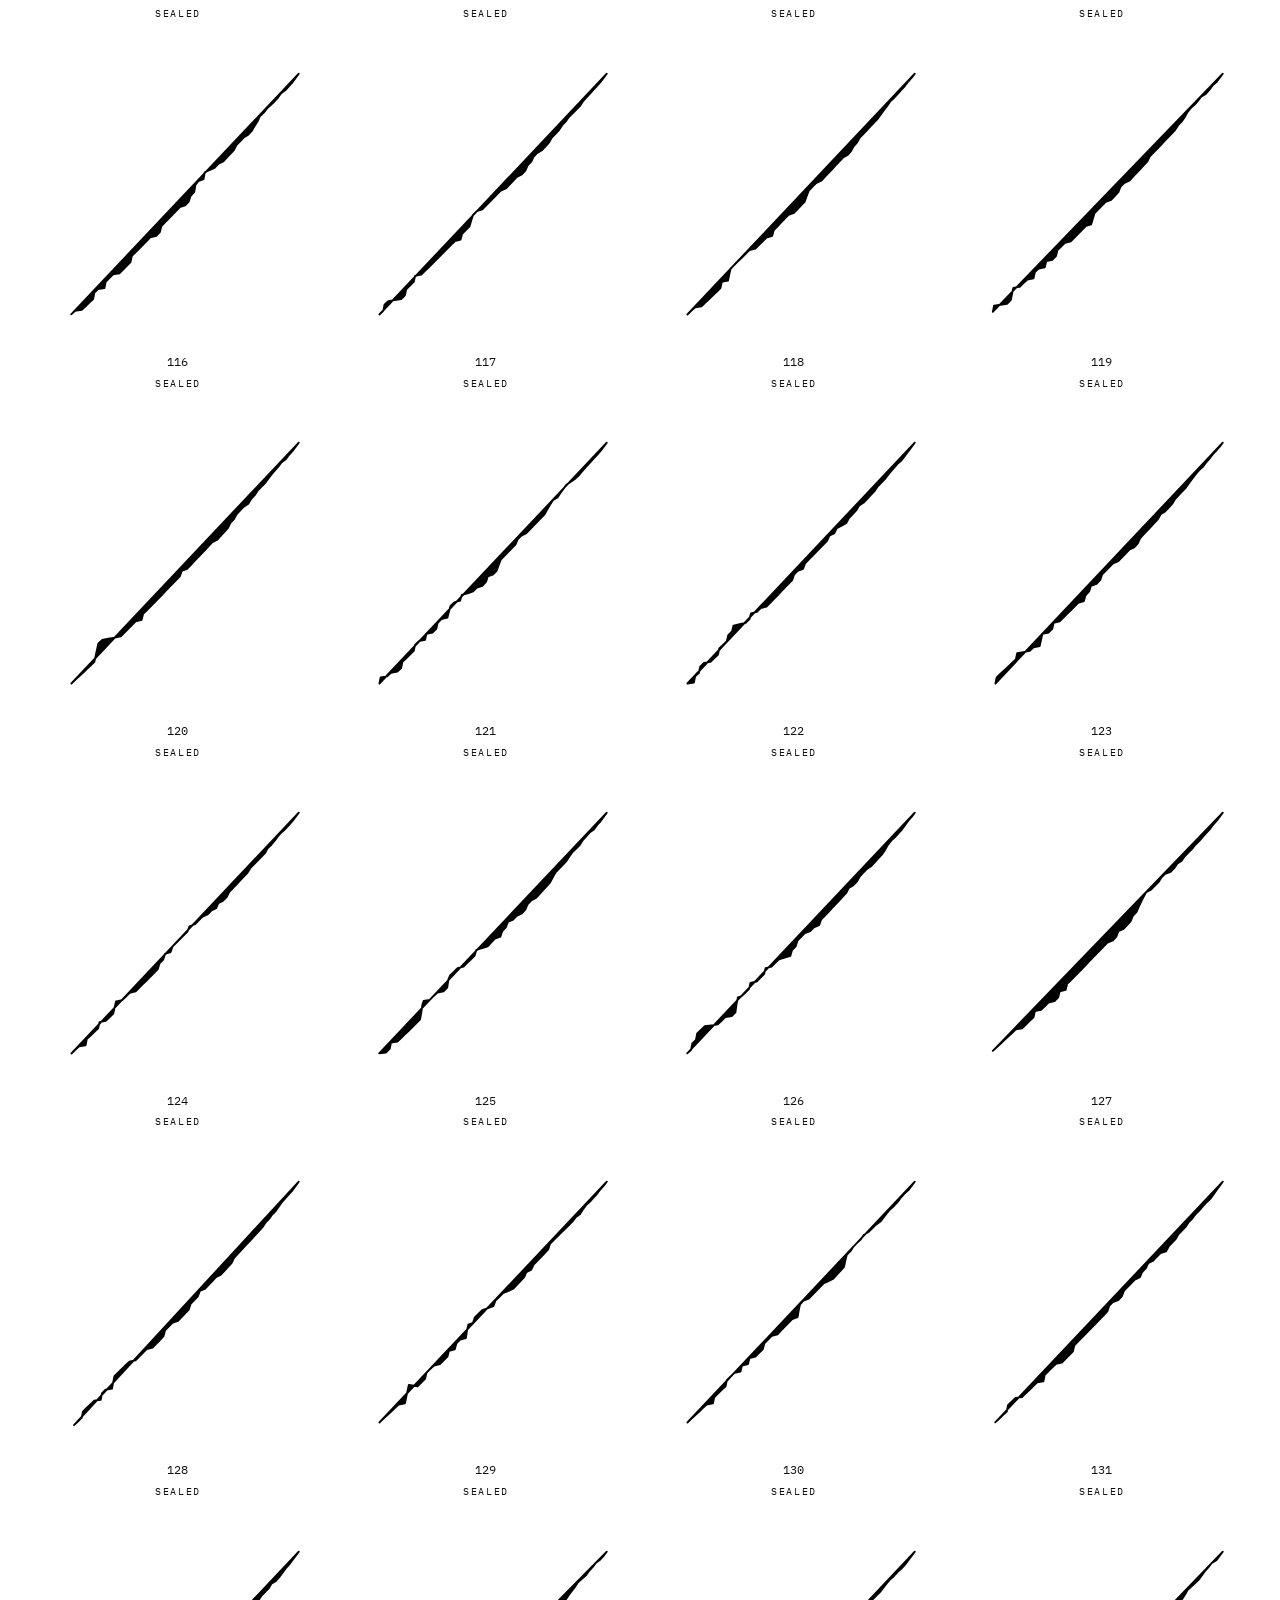
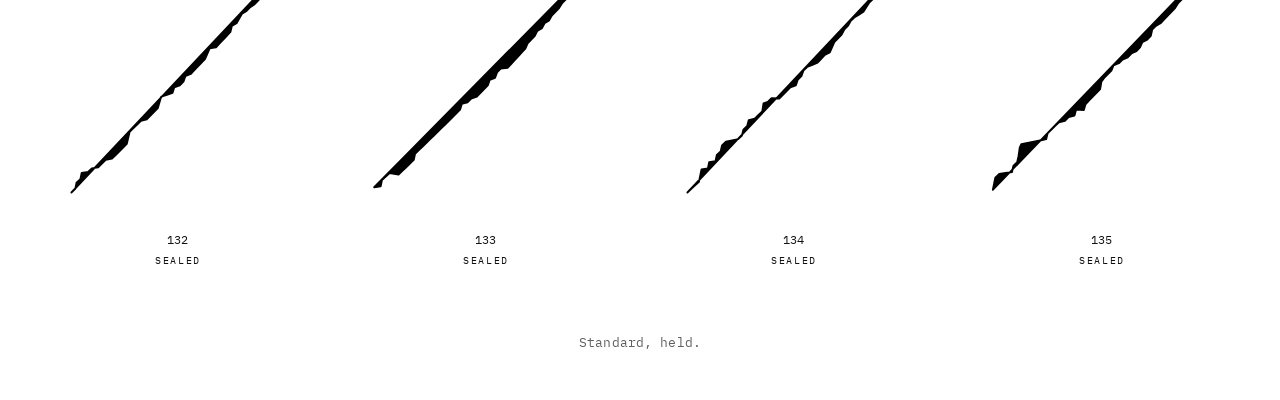
==== commit 42eb6e59: "Publish site from private source" ====
--- a/archive.html
+++ b/archive.html
@@ -51,18 +51,10 @@
 </head>
 <body data-page="archive">
   <main class="archive-page" data-fluid-root>
-    <a href="index.html" class="site-object-lockup-link" data-nav-kind="return-index" aria-label="Sovereign Standard home">
-      <img
-        src="assets/sovereign-standard-lockup.png"
-        alt="Sovereign Standard"
-        class="site-object-lockup"
-        width="700"
-        height="210"
-      >
-    </a>
     <nav class="top-links site-object-nav" aria-label="Primary">
+      <a href="index.html" class="nav" data-nav-kind="return-index">Home</a>
       <a href="archive.html" class="nav nav-active" aria-current="page">Archive</a>
-      <a href="purchase.html" class="nav">Purchase</a>
+      <a href="purchase.html" class="nav">Acquire</a>
       <a href="orders.html" class="nav">Orders</a>
       <a href="atlas.html" class="nav">Atlas</a>
     </nav>
@@ -94,7 +86,6 @@
             <a href="#all" data-state-filter="ALL" class="archive-filter-link state-all">All</a>
             <a href="#claimable" data-state-filter="claimable" class="archive-filter-link state-claimable">Sealed</a>
             <a href="#claimed" data-state-filter="claimed" class="archive-filter-link state-claimed">Collected</a>
-            <a href="#partner" data-state-filter="partner" class="archive-filter-link state-partner">Nodes</a>
           </nav>
         </div>
         <div class="archive-search-row">
@@ -116,7 +107,7 @@
   <script>
     async function loadUnits() {
       const manifest = await window.SovereignRegistry.loadRegistry();
-      const publicUnits = manifest.units.filter((record) => record.state !== 'node');
+      const publicUnits = manifest.units;
       const gallery = document.getElementById('gallery');
       const unitCount = document.getElementById('unit-count');
       const unitSearch = document.getElementById('unit-search');
@@ -148,8 +139,7 @@
         const filteredUnits = publicUnits.filter((record) => {
           const unitID = Number(record.id ?? record.unit);
           const matchesQuery = normalizedQuery ? `${unitID}`.includes(normalizedQuery) : true;
-          const matchesState = selectedState === 'ALL'
-            || (selectedState === 'partner' ? Boolean(record.is_partner_reserved) : record.state === selectedState);
+          const matchesState = selectedState === 'ALL' || record.state === selectedState;
 
           return matchesQuery && matchesState;
         });
@@ -163,18 +153,12 @@
 
         for (const record of filteredUnits) {
           const unitID = Number(record.id ?? record.unit);
-          const isPartnerClaimed = Boolean(record.is_partner_reserved) && record.state === 'claimed';
-          const isReservedUnclaimed = Boolean(record.is_partner_reserved) && record.state !== 'claimed';
-          const visualState = isPartnerClaimed
-            ? 'partner'
-            : (record.state === 'claimable' || isReservedUnclaimed ? 'claimable' : 'default');
-          const labelText = Boolean(record.is_partner_reserved)
-            ? (isPartnerClaimed ? 'NODE' : 'RESERVED')
-            : (record.state === 'claimable'
-              ? 'SEALED'
-              : (record.state === 'claimed'
-                ? 'COLLECTED'
-                : (record.display_state || record.state)));
+          const visualState = record.state === 'claimable' ? 'claimable' : 'default';
+          const labelText = record.state === 'claimable'
+            ? 'SEALED'
+            : (record.state === 'claimed'
+              ? 'COLLECTED'
+              : (record.display_state || record.state));
           const card = document.createElement('article');
           card.className = `artifact-card panel state-${visualState}`;
 
--- a/style.css
+++ b/style.css
@@ -300,38 +300,40 @@
   gap: var(--space-5);
 }
 
+.landing-intro-row {
+  width: calc(100% - 36px);
+  display: grid;
+  grid-template-columns: minmax(220px, 0.72fr) minmax(0, 1fr);
+  gap: var(--space-5);
+  align-items: center;
+  margin-top: var(--space-4);
+}
+
 .landing-copy-block {
-  width: min(100%, 760px);
-  margin-top: var(--space-4);
-  justify-self: center;
+  width: calc(100% - 90px);
+  margin: 0 0 var(--space-6);
+  justify-self: stretch;
+  padding-left: 18px;
+  padding-right: 18px;
+  box-sizing: border-box;
   color: var(--muted);
   font-size: var(--step-0);
   line-height: 1.9;
   letter-spacing: 0.01em;
 }
 
-.landing-partner-section {
+.landing-lockup-block {
+  width: 100%;
+  margin: 0 0 var(--space-6);
+}
+
+.landing-lockup-block .site-object-lockup {
+  border: 0;
+}
+
+.landing-system-section {
   margin-top: var(--space-4);
-}
-
-.landing-image-strip {
-  width: 100%;
-  display: grid;
-  grid-template-columns: repeat(2, minmax(0, 1fr));
-  gap: var(--space-4);
-  margin-top: var(--space-6);
-  margin-bottom: var(--space-4);
-}
-
-.landing-image-card {
-  margin: 0;
-}
-
-.landing-reference-image {
-  display: block;
-  width: 100%;
-  height: auto;
-  border: 1px solid var(--line);
+  margin-bottom: var(--space-6);
 }
 
 .landing-brief-head {
@@ -531,9 +533,18 @@
   max-width: none;
 }
 
-.archive-page .page-header {
+.archive-page .page-header,
+.landing-page .artifact-header {
   max-width: none;
   margin-bottom: var(--space-4);
+}
+
+.landing-page .artifact-header {
+  width: calc(100% - 36px);
+  justify-self: stretch;
+}
+
+.archive-page .page-header {
   padding-bottom: 0;
 }
 
@@ -567,6 +578,18 @@
   margin-top: var(--space-4);
   gap: var(--space-2);
   align-items: start;
+}
+
+.site-contact {
+  border: 0;
+  padding: 0;
+  background: transparent;
+}
+
+.site-contact-centered {
+  align-items: center;
+  justify-items: center;
+  text-align: center;
 }
 
 .site-contact-label,
@@ -583,9 +606,10 @@
 .landing-contact-link {
   display: inline-block;
   color: var(--text);
-  font-size: var(--step-1);
-  line-height: 1.6;
-  letter-spacing: 0.04em;
+  font-size: var(--step-0);
+  line-height: 1.9;
+  letter-spacing: 0.01em;
+  text-transform: none;
   word-break: break-word;
 }
 
@@ -757,8 +781,7 @@
   max-width: 980px;
 }
 
-.artifact-section strong,
-.meta-list strong {
+.artifact-section strong {
   font-weight: 400;
   color: var(--text);
 }
@@ -769,7 +792,7 @@
   gap: var(--space-4);
   align-items: center;
   justify-content: space-between;
-  margin-top: calc(var(--space-4) * -1);
+  margin-top: var(--space-4);
   margin-bottom: var(--space-5);
 }
 
@@ -796,8 +819,10 @@
   gap: var(--space-1);
 }
 
-.metadata-section {
-  margin-top: var(--space-4);
+.continuation-history-head,
+.continuation-history-head p {
+  width: 100%;
+  max-width: none;
 }
 
 .orders-section {
@@ -910,8 +935,9 @@
   display: grid;
   width: 100%;
   max-width: none;
-  grid-template-columns: minmax(0, 1fr) minmax(0, 420px);
-  gap: var(--space-5);
+  grid-template-columns: repeat(3, minmax(0, 1fr));
+  column-gap: var(--space-3);
+  row-gap: var(--space-5);
   align-items: stretch;
   margin-left: 0;
   margin-right: 0;
@@ -919,6 +945,10 @@
   padding-right: 18px;
 }
 
+.purchase-order-column {
+  margin-right: var(--space-2);
+}
+
 .purchase-order-column,
 .purchase-sequence-column {
   min-width: 0;
@@ -930,6 +960,9 @@
 
 .purchase-sequence-column {
   border: 0;
+  display: flex;
+  flex-direction: column;
+  justify-content: flex-start;
 }
 
 .purchase-note {
@@ -937,18 +970,21 @@
   color: var(--muted);
 }
 
+.purchase-order-column .section-head {
+  display: grid;
+  gap: 1em;
+}
+
 .purchase-sequence-stage {
   width: 100%;
   aspect-ratio: 1 / 1;
-  display: grid;
-  place-items: center;
   overflow: hidden;
+  flex: 0 0 auto;
 }
 
 .purchase-sequence-stage img {
   width: 100%;
-  height: auto;
-  aspect-ratio: 1 / 1;
+  height: 100%;
   object-fit: cover;
   display: block;
 }
@@ -1028,6 +1064,7 @@
 }
 
 .order-field input,
+.order-field select,
 .order-field textarea {
   width: 100%;
   min-height: 40px;
@@ -1071,6 +1108,7 @@
 }
 
 .order-field input:focus,
+.order-field select:focus,
 .order-field textarea:focus {
   outline: none;
   border-color: var(--text);
@@ -1113,8 +1151,11 @@
 }
 
 .order-submit[disabled] {
-  opacity: 0.55;
-  cursor: wait;
+  opacity: 0.42;
+  color: var(--muted);
+  border-color: var(--line);
+  background: transparent;
+  cursor: not-allowed;
 }
 
 .order-status[data-tone="success"] {
@@ -1131,6 +1172,191 @@
 
 .unit-state-section {
   border: 0;
+}
+
+.unit-identity-section,
+.unit-entry-section,
+.holder-panel-section {
+  margin-top: var(--space-4);
+}
+
+.continuation-history-head {
+  margin-top: var(--space-4);
+}
+
+.unit-identity-grid {
+  display: grid;
+  grid-template-columns: minmax(280px, 0.95fr) minmax(0, 1.25fr);
+  gap: var(--space-4);
+  align-items: start;
+}
+
+.unit-threshold-panel {
+  padding-right: var(--space-2);
+}
+
+.unit-summary-grid {
+  display: grid;
+  grid-template-columns: repeat(3, minmax(0, 1fr));
+  gap: var(--space-3);
+}
+
+.unit-summary-card {
+  border: 1px solid var(--line);
+  padding: var(--space-3);
+  display: grid;
+  gap: var(--space-2);
+  min-height: 110px;
+}
+
+.unit-summary-card-wide {
+  grid-column: span 3;
+}
+
+.unit-summary-label {
+  margin: 0;
+  color: var(--muted);
+  font-size: var(--step--1);
+  letter-spacing: 0.16em;
+  text-transform: uppercase;
+}
+
+.unit-summary-value {
+  margin: 0;
+  color: var(--text);
+  font-size: var(--step-0);
+  line-height: 1.65;
+  letter-spacing: 0.01em;
+}
+
+.unit-entry-panel,
+.holder-panel {
+  display: grid;
+  gap: var(--space-4);
+}
+
+.holder-panel {
+  margin-top: var(--space-5);
+}
+
+.entry-panel-copy,
+.holder-panel-empty {
+  max-width: 72ch;
+}
+
+.entry-panel-copy-compact {
+  max-width: 60ch;
+}
+
+.entry-access-shell {
+  display: grid;
+  grid-template-columns: minmax(220px, 0.72fr) minmax(0, 1fr);
+  gap: var(--space-4);
+  align-items: start;
+}
+
+.entry-access-status {
+  border: 1px solid var(--line);
+  padding: var(--space-4);
+  display: grid;
+  gap: var(--space-2);
+}
+
+.entry-access-label,
+.holder-status-label {
+  margin: 0;
+  color: var(--muted);
+  font-size: var(--step--1);
+  letter-spacing: 0.16em;
+  text-transform: uppercase;
+}
+
+.entry-access-value,
+.holder-status-value {
+  margin: 0;
+  color: var(--text);
+  font-size: var(--step-1);
+  line-height: 1.6;
+}
+
+.entry-access-note,
+.holder-status-note {
+  margin: 0;
+  color: var(--muted);
+}
+
+.holder-status-grid {
+  display: grid;
+  grid-template-columns: repeat(auto-fit, minmax(180px, 1fr));
+  gap: var(--space-3);
+}
+
+.holder-request-shell {
+  display: grid;
+  grid-template-columns: repeat(2, minmax(0, 1fr));
+  gap: var(--space-3);
+  align-items: start;
+  width: min(100%, 760px);
+  max-width: 100%;
+}
+
+.holder-request-card,
+.holder-status-card {
+  padding: 0;
+  display: grid;
+  gap: var(--space-3);
+}
+
+.holder-readout {
+  min-height: 100%;
+  align-content: start;
+}
+
+.holder-request-state {
+  margin: 0;
+  color: var(--text);
+  font-size: clamp(1.3rem, 2vw, 1.7rem);
+  line-height: 1.25;
+  letter-spacing: 0.02em;
+}
+
+.holder-request-copy {
+  margin: 0;
+  color: var(--text);
+  font-size: var(--step-0);
+  line-height: 1.8;
+  letter-spacing: 0.01em;
+}
+
+.holder-panel-grid {
+  display: grid;
+  grid-template-columns: repeat(2, minmax(0, 1fr));
+  gap: var(--space-4);
+}
+
+.holder-panel-grid-single {
+  grid-template-columns: minmax(0, 1fr);
+}
+
+.holder-panel-block {
+  display: grid;
+  gap: var(--space-3);
+  padding-top: var(--space-1);
+}
+
+.holder-panel-block h3 {
+  margin: 0;
+  color: var(--text);
+  font-size: var(--step--1);
+  line-height: 1.5;
+  font-weight: 400;
+  letter-spacing: 0.16em;
+  text-transform: uppercase;
+}
+
+.holder-panel-block p,
+.entry-panel-copy p {
+  margin: 0;
 }
 
 .state-panel,
@@ -1142,15 +1368,15 @@
 
 .state-label {
   color: var(--text);
-  font-size: clamp(1.1rem, 2vw, 1.35rem);
+  font-size: clamp(1rem, 1.8vw, 1.2rem);
   letter-spacing: 0.18em;
   text-transform: uppercase;
 }
 
 .state-detail {
   color: var(--text);
-  font-size: var(--step-1);
-  line-height: 1.85;
+  font-size: var(--step-0);
+  line-height: 1.8;
 }
 
 .claim-actions {
@@ -1159,14 +1385,31 @@
   justify-items: stretch;
 }
 
+.claim-actions-inline {
+  grid-template-columns: repeat(auto-fit, minmax(180px, max-content));
+  align-items: start;
+}
+
 .claim-note {
   width: 100%;
   max-width: none;
-  white-space: nowrap;
+  white-space: normal;
 }
 
 .claim-actions .order-submit {
   justify-self: start;
+}
+
+.order-submit-secondary {
+  background: transparent;
+  color: var(--muted);
+  border-color: var(--line);
+}
+
+.order-submit-secondary:hover,
+.order-submit-secondary:focus-visible {
+  color: var(--text);
+  border-color: var(--text);
 }
 
 .code-wrap {
@@ -1223,13 +1466,13 @@
   display: block;
   width: 100%;
   margin-top: var(--space-5);
-  border-bottom: 1px solid rgba(255, 255, 255, 0.78);
+  border-bottom: 1px solid #b8b8b8;
 }
 
 .atlas-header-row {
   display: flex;
   align-items: start;
-  justify-content: space-between;
+  justify-content: flex-start;
   flex-wrap: wrap;
   gap: var(--space-3);
   margin-top: var(--space-6);
@@ -1239,10 +1482,6 @@
   max-width: none;
   margin: 0;
   color: rgba(255, 255, 255, 0.66);
-}
-
-.atlas-header-row .atlas-search {
-  margin-left: auto;
 }
 
 .atlas-screen::before {
@@ -1262,7 +1501,6 @@
   text-decoration: none;
 }
 
-.atlas-search-label,
 .atlas-overlay-kicker,
 .atlas-readout-row span {
   color: rgba(255, 255, 255, 0.62);
@@ -1304,6 +1542,13 @@
   appearance: none;
 }
 
+.atlas-search input::placeholder {
+  color: rgba(255, 255, 255, 0.62);
+  opacity: 1;
+  letter-spacing: 0.18em;
+  text-transform: uppercase;
+}
+
 .atlas-search input:focus,
 .atlas-search input:focus-visible {
   outline: none;
@@ -1326,15 +1571,6 @@
   min-height: clamp(320px, 42vw, 640px);
   border: 0;
   overflow: hidden;
-}
-
-.atlas-field-grid {
-  position: absolute;
-  inset: 0;
-  background-image:
-    linear-gradient(rgba(255, 255, 255, 0.04) 1px, transparent 1px),
-    linear-gradient(90deg, rgba(255, 255, 255, 0.04) 1px, transparent 1px);
-  background-size: 30px 30px;
 }
 
 .atlas-topology {
@@ -1365,6 +1601,32 @@
   vector-effect: non-scaling-stroke;
 }
 
+.atlas-grid,
+.atlas-topology-guides,
+.atlas-topology-edges,
+.atlas-topology-regions {
+  pointer-events: none;
+}
+
+.atlas-grid-line {
+  stroke: rgba(255, 255, 255, 0.06);
+  stroke-width: 1;
+  vector-effect: non-scaling-stroke;
+  shape-rendering: crispEdges;
+}
+
+.atlas-grid-point {
+  shape-rendering: crispEdges;
+}
+
+.atlas-grid-point-minor {
+  fill: rgba(255, 255, 255, 0.1);
+}
+
+.atlas-grid-point-major {
+  fill: rgba(255, 255, 255, 0.22);
+}
+
 .atlas-guide {
   fill: none;
   vector-effect: non-scaling-stroke;
@@ -1377,24 +1639,18 @@
 }
 
 .atlas-guide-reticle {
-  stroke: rgba(255, 255, 255, 0.52);
-  stroke-width: 1;
+  stroke: rgba(255, 255, 255, 0.9);
+  stroke-width: 1.4;
 }
 
 .atlas-edge-neighbor {
   stroke: #ffffff;
-  stroke-width: 1;
-  opacity: 0.68;
-}
-
-.atlas-edge-cluster {
-  stroke: rgba(255, 255, 255, 0.12);
-  stroke-width: 1;
-  opacity: 0.24;
+  stroke-width: 1.4;
+  opacity: 1;
 }
 
 .atlas-region {
-  opacity: 0.34;
+  opacity: 0.48;
 }
 
 .atlas-region.is-active {
@@ -1436,6 +1692,12 @@
   transition: transform 240ms ease, opacity 240ms ease, width 240ms ease, height 240ms ease, stroke 240ms ease, fill 240ms ease;
 }
 
+.atlas-node-dot,
+.atlas-node-halo,
+.atlas-node-label {
+  pointer-events: none;
+}
+
 .atlas-node-hitbox {
   fill: transparent;
   stroke: none;
@@ -1444,16 +1706,18 @@
 
 .atlas-node-halo {
   fill: none;
-  stroke: rgba(255, 255, 255, 0.46);
-  stroke-width: 1;
+  stroke: rgba(255, 255, 255, 0.62);
+  stroke-width: 1.2;
   opacity: 0;
   shape-rendering: crispEdges;
 }
 
 .atlas-node-dot {
-  stroke: rgba(255, 255, 255, 0.2);
-  stroke-width: 0.4;
+  opacity: var(--node-base-opacity, 0.56);
+  stroke: #ffffff;
+  stroke-width: 1.3;
   shape-rendering: crispEdges;
+  fill: var(--node-fill, rgba(255, 255, 255, 0.92));
 }
 
 .atlas-node-label {
@@ -1465,12 +1729,14 @@
 
 .atlas-node.is-active .atlas-node-halo {
   opacity: 1;
-  stroke: rgba(255, 255, 255, 0.42);
+  stroke: rgba(255, 255, 255, 0.86);
 }
 
 .atlas-node.is-selected .atlas-node-dot {
+  opacity: 1;
   stroke: #ffffff;
-  stroke-width: 1.2;
+  stroke-width: 1.3;
+  fill: var(--node-fill, rgba(255, 255, 255, 0.92));
 }
 
 .atlas-node.is-selected .atlas-node-halo {
@@ -1478,8 +1744,20 @@
   stroke: #ffffff;
 }
 
+.atlas-node.is-hovered .atlas-node-dot {
+  opacity: 1;
+  stroke: #ffffff;
+  stroke-width: 1.3;
+  fill: var(--node-fill, rgba(255, 255, 255, 0.92));
+}
+
+.atlas-node.is-hovered .atlas-node-halo {
+  opacity: 1;
+  stroke: #ffffff;
+}
+
 .atlas-node.role-anchor .atlas-node-dot {
-  stroke-width: 0.9;
+  stroke-width: 1.3;
 }
 
 .atlas-node.role-bridge .atlas-node-dot {
@@ -1495,10 +1773,27 @@
 }
 
 .atlas-node.role-interior .atlas-node-dot {
-  fill: rgba(255, 255, 255, 0.92);
+  --node-fill: rgba(255, 255, 255, 0.92);
+}
+
+.atlas-node.state-sealed .atlas-node-dot {
+  --node-fill: #ffffff;
+}
+
+.atlas-node.state-collected .atlas-node-dot {
+  --node-fill: rgba(0, 0, 0, 0.1);
+}
+
+.atlas-node.state-reserved .atlas-node-dot,
+.atlas-node.state-node .atlas-node-dot {
+  --node-fill: #000000;
 }
 
 .atlas-node.is-active .atlas-node-label {
+  opacity: 1;
+}
+
+.atlas-node.is-hovered .atlas-node-label {
   opacity: 1;
 }
 
@@ -1508,15 +1803,14 @@
 }
 
 .atlas-node.is-neighbor .atlas-node-dot {
-  opacity: 1;
-}
-
-.atlas-node.is-cluster .atlas-node-dot {
-  opacity: 0.68;
+  opacity: min(1, calc(var(--node-base-opacity, 0.56) + 0.32));
+  stroke: #ffffff;
+  stroke-width: 1.3;
+  fill: var(--node-fill, rgba(255, 255, 255, 0.92));
 }
 
 .atlas-node.is-other .atlas-node-dot {
-  opacity: 0.3;
+  opacity: calc(var(--node-base-opacity, 0.56) * 0.28);
 }
 
 .atlas-node:focus-visible .atlas-node-label {
@@ -1528,25 +1822,27 @@
   outline: none;
 }
 
-.atlas-overlay-readout {
-  position: absolute;
-  width: min(240px, calc(100% - 32px));
+.atlas-field-shell {
+  display: grid;
+  gap: var(--space-6);
+  width: 100%;
+}
+
+.atlas-readout-meta {
+  margin-top: 0;
+  display: grid;
+  justify-items: start;
+  gap: var(--space-2);
+}
+
+.atlas-readout-dock {
+  width: min(100%, 25vw, 28rem);
+  max-width: 100%;
+  min-height: 132px;
   pointer-events: auto;
   border: 0;
   background: transparent;
   padding: 0;
-}
-
-.atlas-overlay-readout.is-left {
-  transform-origin: top left;
-}
-
-.atlas-overlay-readout.is-right {
-  transform-origin: top right;
-}
-
-.atlas-overlay-readout.is-bottom {
-  transform-origin: bottom left;
 }
 
 .atlas-readout-head {
@@ -1822,33 +2118,20 @@
   letter-spacing: 0.18em;
 }
 
-.meta-list {
+.verification-list {
   display: grid;
   grid-template-columns: repeat(2, minmax(0, 1fr));
   gap: var(--space-5);
 }
 
-.verification-list {
-  display: grid;
-  grid-template-columns: repeat(2, minmax(0, 1fr));
-  gap: var(--space-5);
-}
-
-.meta-column {
+.verification-column {
   display: grid;
   align-content: start;
   gap: var(--space-5);
   min-width: 0;
 }
 
-.verification-column {
-  display: grid;
-  align-content: start;
-  gap: var(--space-5);
-  min-width: 0;
-}
-
-.meta-group {
+.verification-group {
   display: grid;
   align-content: start;
   gap: var(--space-3);
@@ -1856,33 +2139,9 @@
   min-width: 0;
 }
 
-.verification-group {
-  display: grid;
-  align-content: start;
-  gap: var(--space-3);
-  padding-top: 0.2rem;
-  min-width: 0;
-}
-
-.meta-column .meta-group + .meta-group {
-  border-top: 1px solid var(--line);
-  padding-top: var(--space-4);
-}
-
 .verification-column .verification-group + .verification-group {
   border-top: 1px solid var(--line);
   padding-top: var(--space-4);
-}
-
-.meta-group h3 {
-  font-size: var(--step--1);
-  line-height: 1.5;
-  font-weight: 400;
-  letter-spacing: 0.16em;
-  text-transform: uppercase;
-  color: var(--text);
-  margin: 0;
-  padding-bottom: 0.2rem;
 }
 
 .verification-group h3 {
@@ -1894,15 +2153,6 @@
   color: var(--text);
   margin: 0;
   padding-bottom: 0.2rem;
-}
-
-.meta-list div,
-.meta-list span,
-.meta-list strong {
-  font-size: var(--step-0);
-  line-height: 1.85;
-  min-width: 0;
-  overflow-wrap: anywhere;
 }
 
 .verification-list div,
@@ -1915,16 +2165,6 @@
   overflow-wrap: anywhere;
 }
 
-.meta-group > div > span:first-child {
-  display: inline-block;
-  font-size: var(--step--1);
-  line-height: 1.5;
-  font-weight: 400;
-  letter-spacing: 0.16em;
-  text-transform: uppercase;
-  color: var(--text);
-}
-
 .verification-group > div > span:first-child {
   display: inline-block;
   font-size: var(--step--1);
@@ -1935,15 +2175,10 @@
   color: var(--text);
 }
 
-.meta-list div {
-  padding-bottom: 0.35rem;
-}
-
 .verification-list div {
   padding-bottom: 0.35rem;
 }
 
-.meta-list code,
 .code {
   font-family: var(--mono-sans);
   font-size: var(--step-0);
@@ -1957,8 +2192,20 @@
     margin-top: var(--space-3);
   }
 
-  .atlas-overlay-readout {
-    width: min(320px, calc(100% - 24px));
+  .entry-access-shell,
+  .holder-status-grid,
+  .unit-identity-grid,
+  .holder-panel-grid {
+    grid-template-columns: 1fr;
+  }
+
+  .unit-summary-grid {
+    grid-template-columns: repeat(2, minmax(0, 1fr));
+  }
+
+  .atlas-readout-dock {
+    width: 100%;
+    min-height: 168px;
   }
 }
 
@@ -1981,6 +2228,21 @@
     grid-template-columns: minmax(0, 1fr);
   }
 
+  .landing-intro-row {
+    width: 100%;
+    grid-template-columns: 1fr;
+    gap: var(--space-4);
+  }
+
+  .landing-lockup-block {
+    max-width: 320px;
+    justify-self: center;
+  }
+
+  .purchase-sequence-column {
+    display: block;
+  }
+
   .order-overview-layout {
     grid-template-columns: 1fr;
   }
@@ -1991,14 +2253,24 @@
     justify-content: start;
   }
 
+  .unit-summary-grid,
+  .holder-status-grid,
+  .holder-panel-grid {
+    grid-template-columns: 1fr;
+  }
+
+  .holder-request-shell {
+    grid-template-columns: 1fr;
+  }
+
+  .unit-summary-card-wide {
+    grid-column: auto;
+  }
+
   #gallery {
     grid-template-columns: repeat(2, minmax(0, 1fr));
   }
 
-  .meta-list {
-    grid-template-columns: 1fr;
-  }
-
   .verification-list {
     grid-template-columns: 1fr;
   }
@@ -2016,8 +2288,7 @@
   }
 
   .trust-grid,
-  .archive-guide-grid,
-  .landing-image-strip {
+  .archive-guide-grid {
     grid-template-columns: 1fr;
   }
 
@@ -2036,14 +2307,9 @@
     padding: 12px;
   }
 
-  .atlas-overlay-readout {
-    left: 6px;
-    right: auto;
-    width: calc(100% - 12px);
-  }
-
-  .atlas-overlay-readout {
-    bottom: 44px;
+  .atlas-readout-dock {
+    width: 100%;
+    min-height: 212px;
   }
 
   .atlas-readout-neighbors {
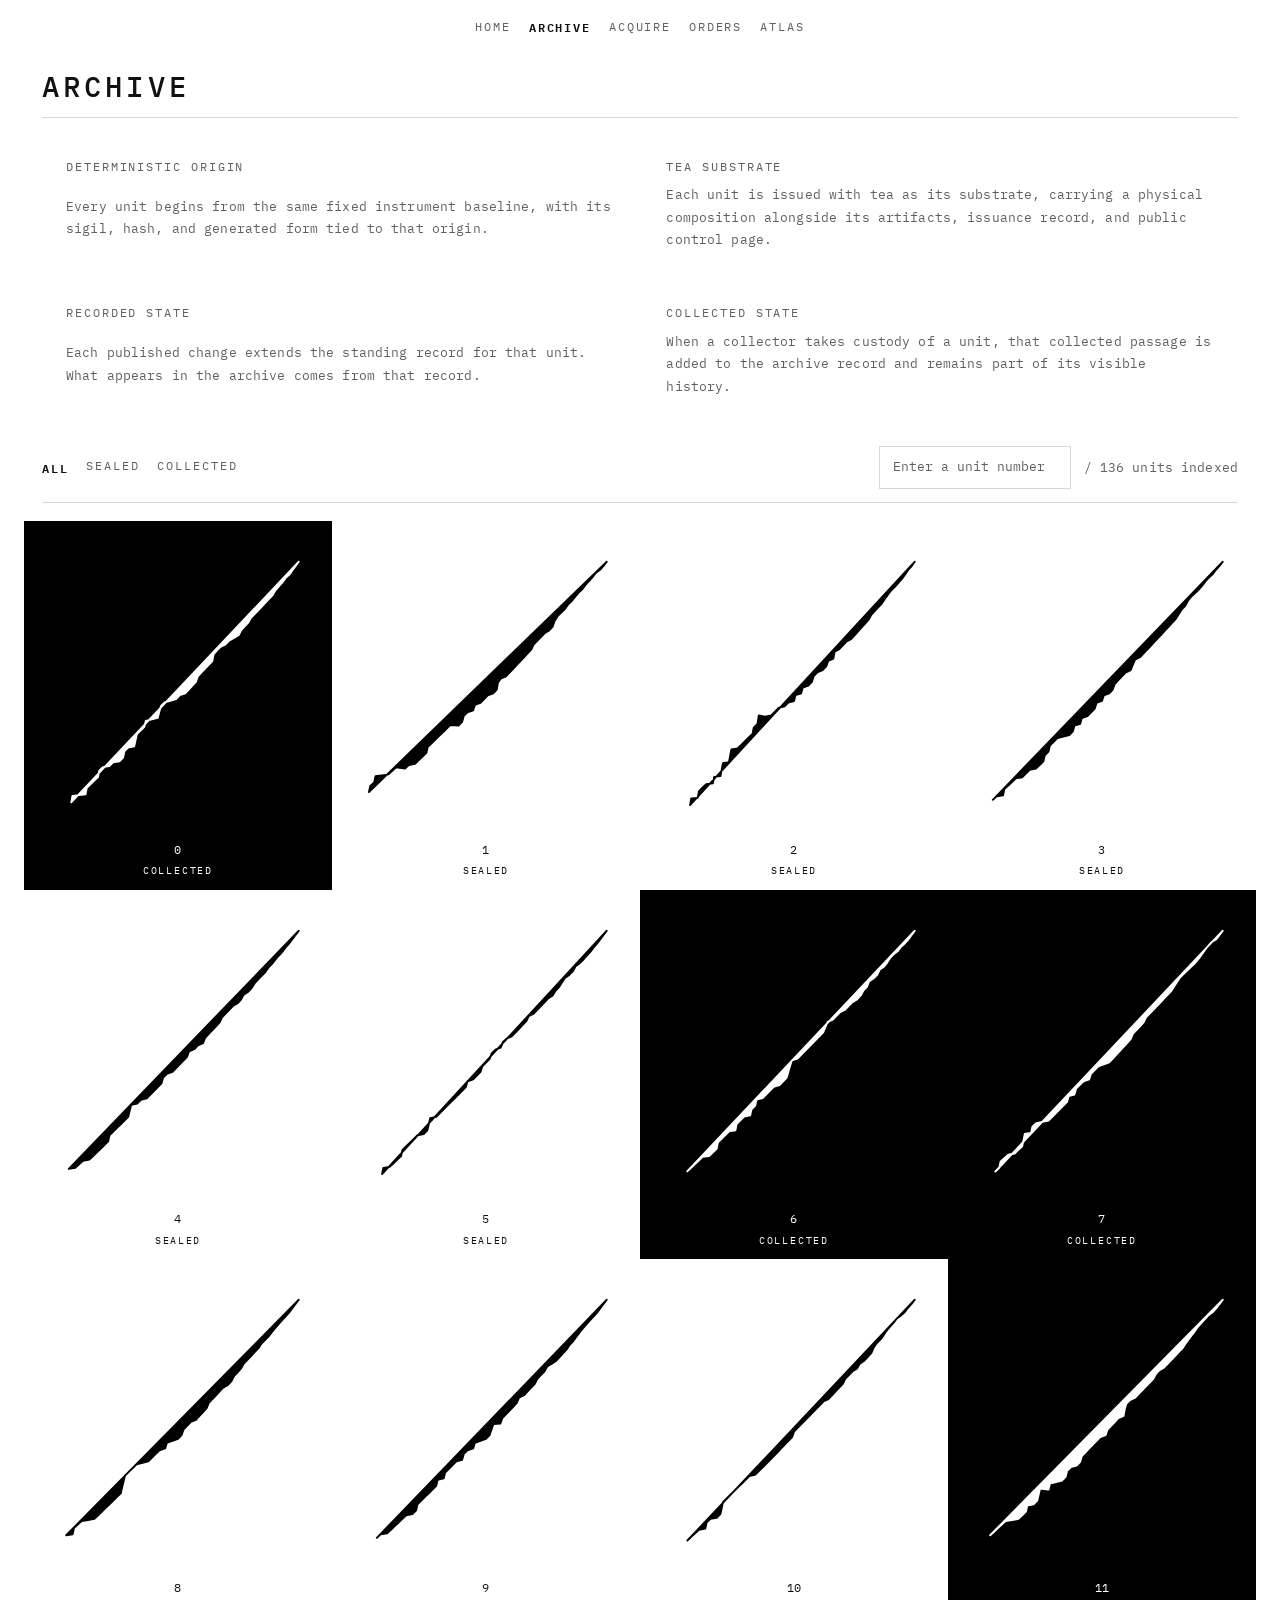
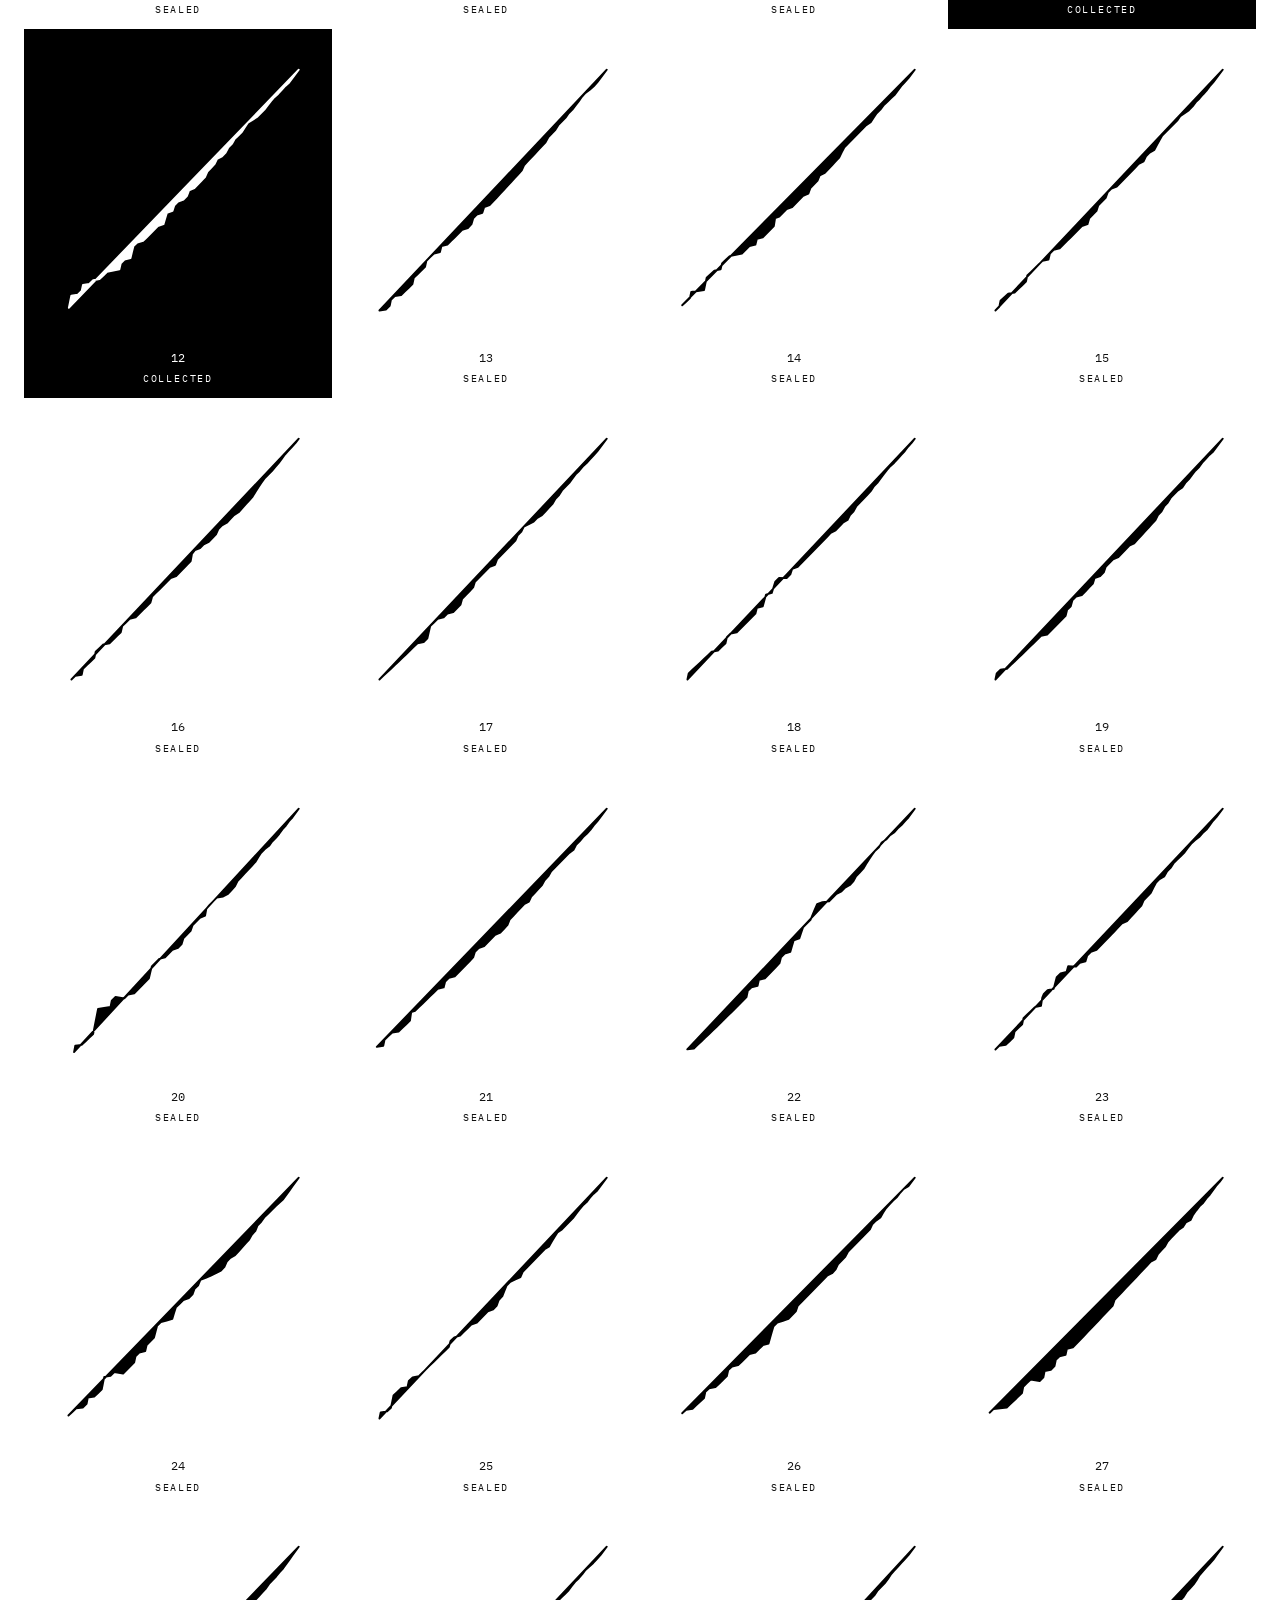
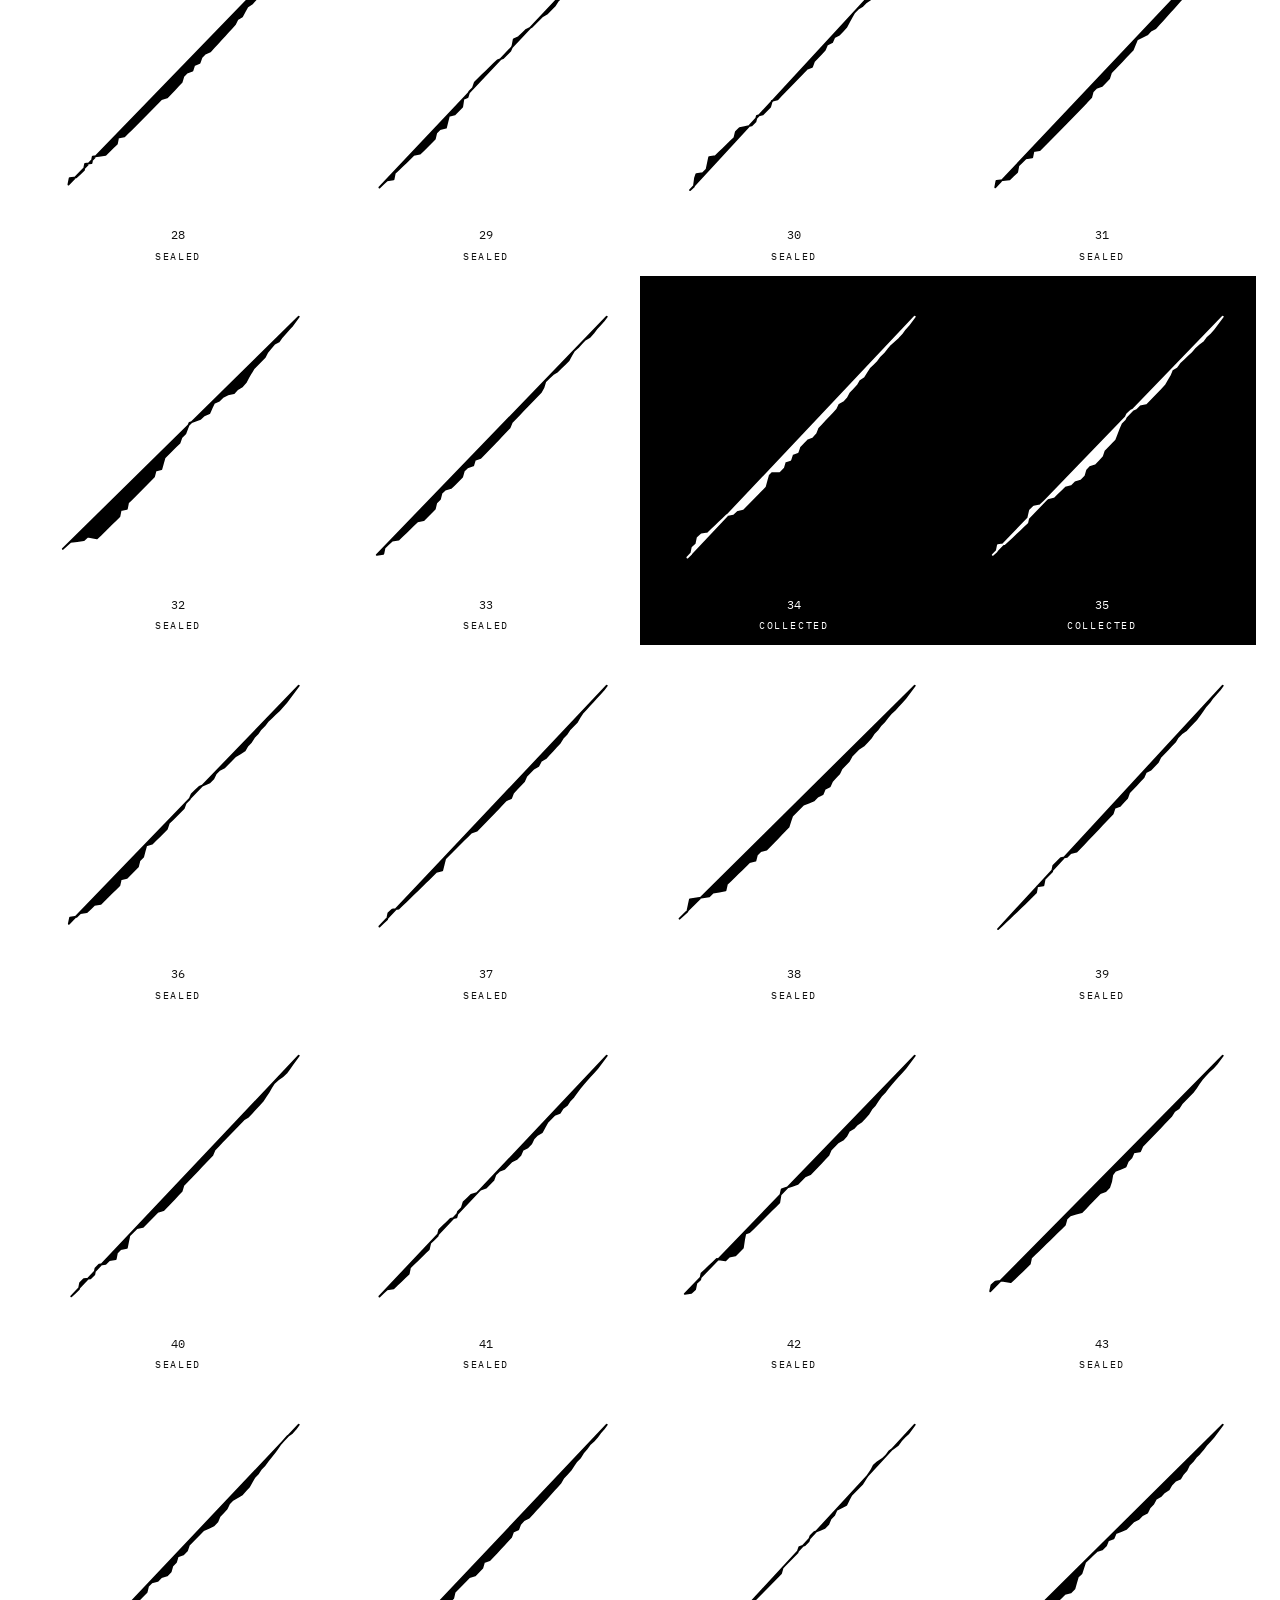
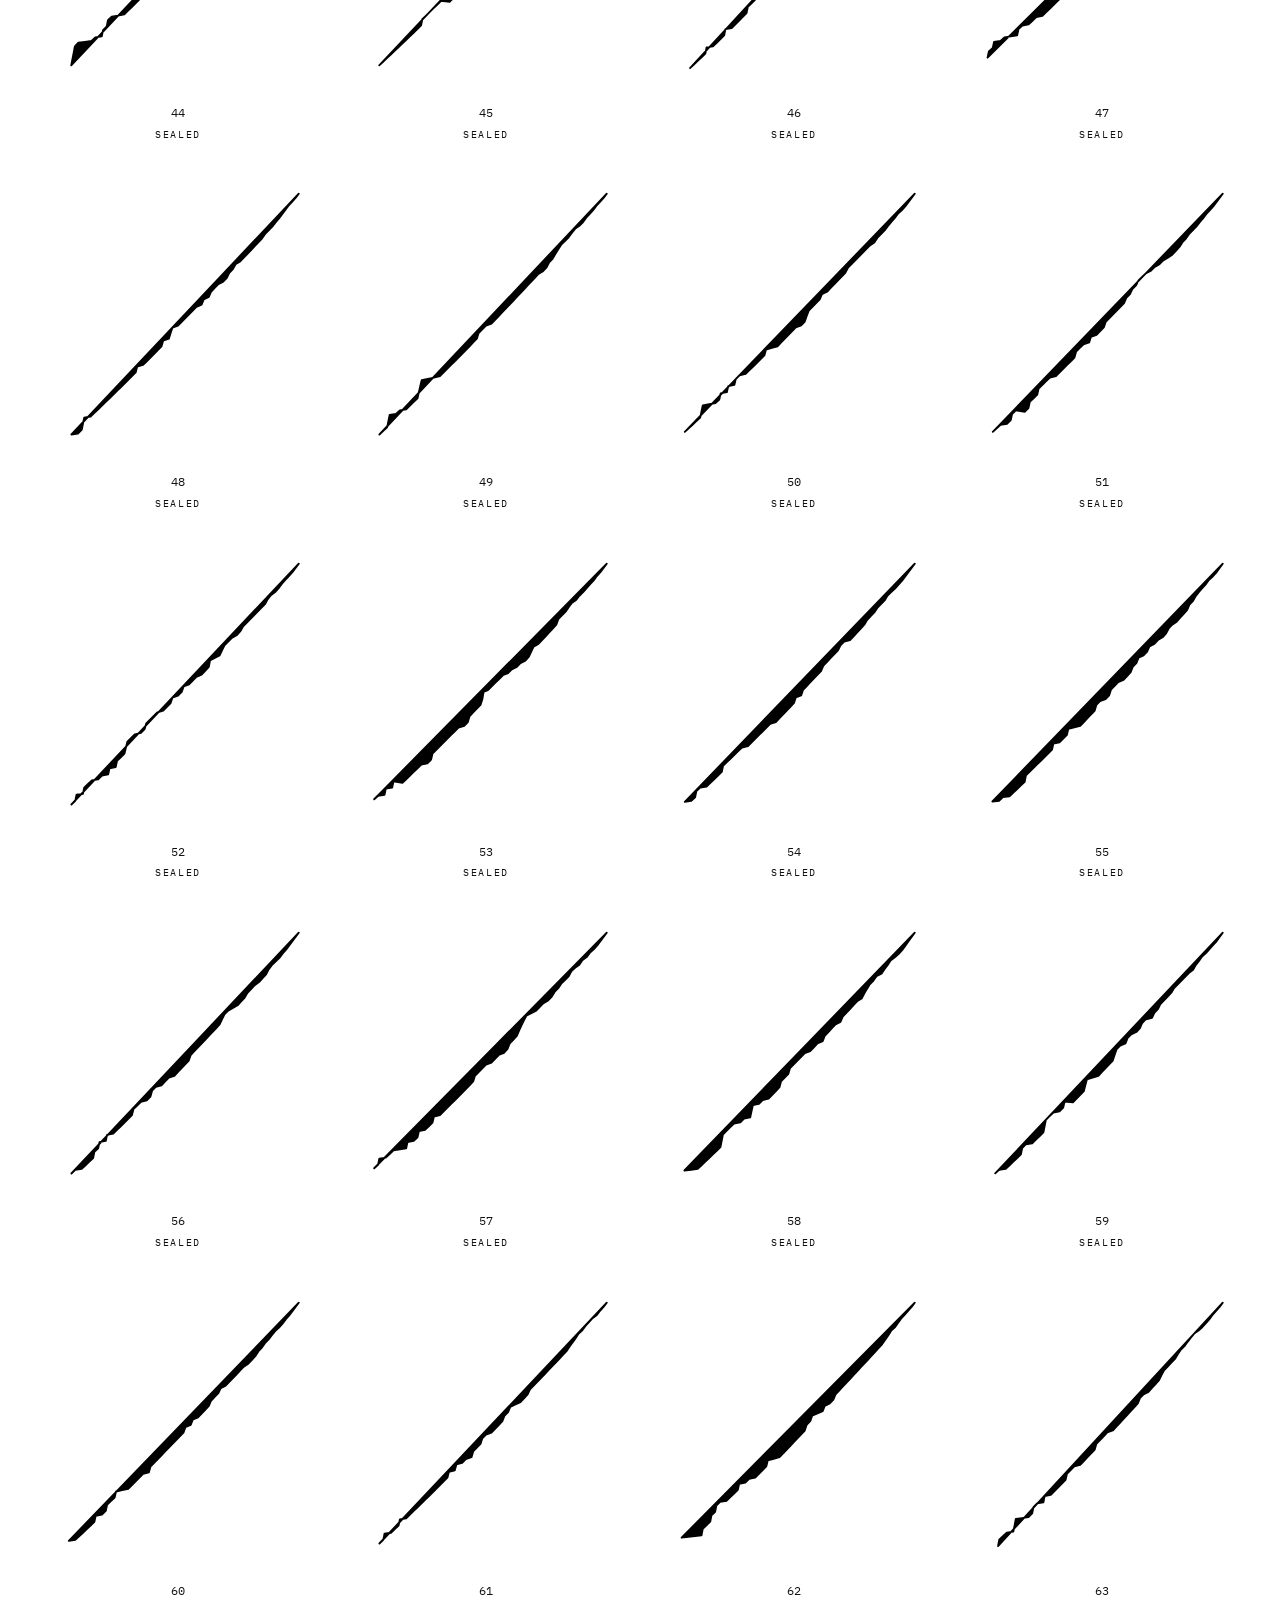
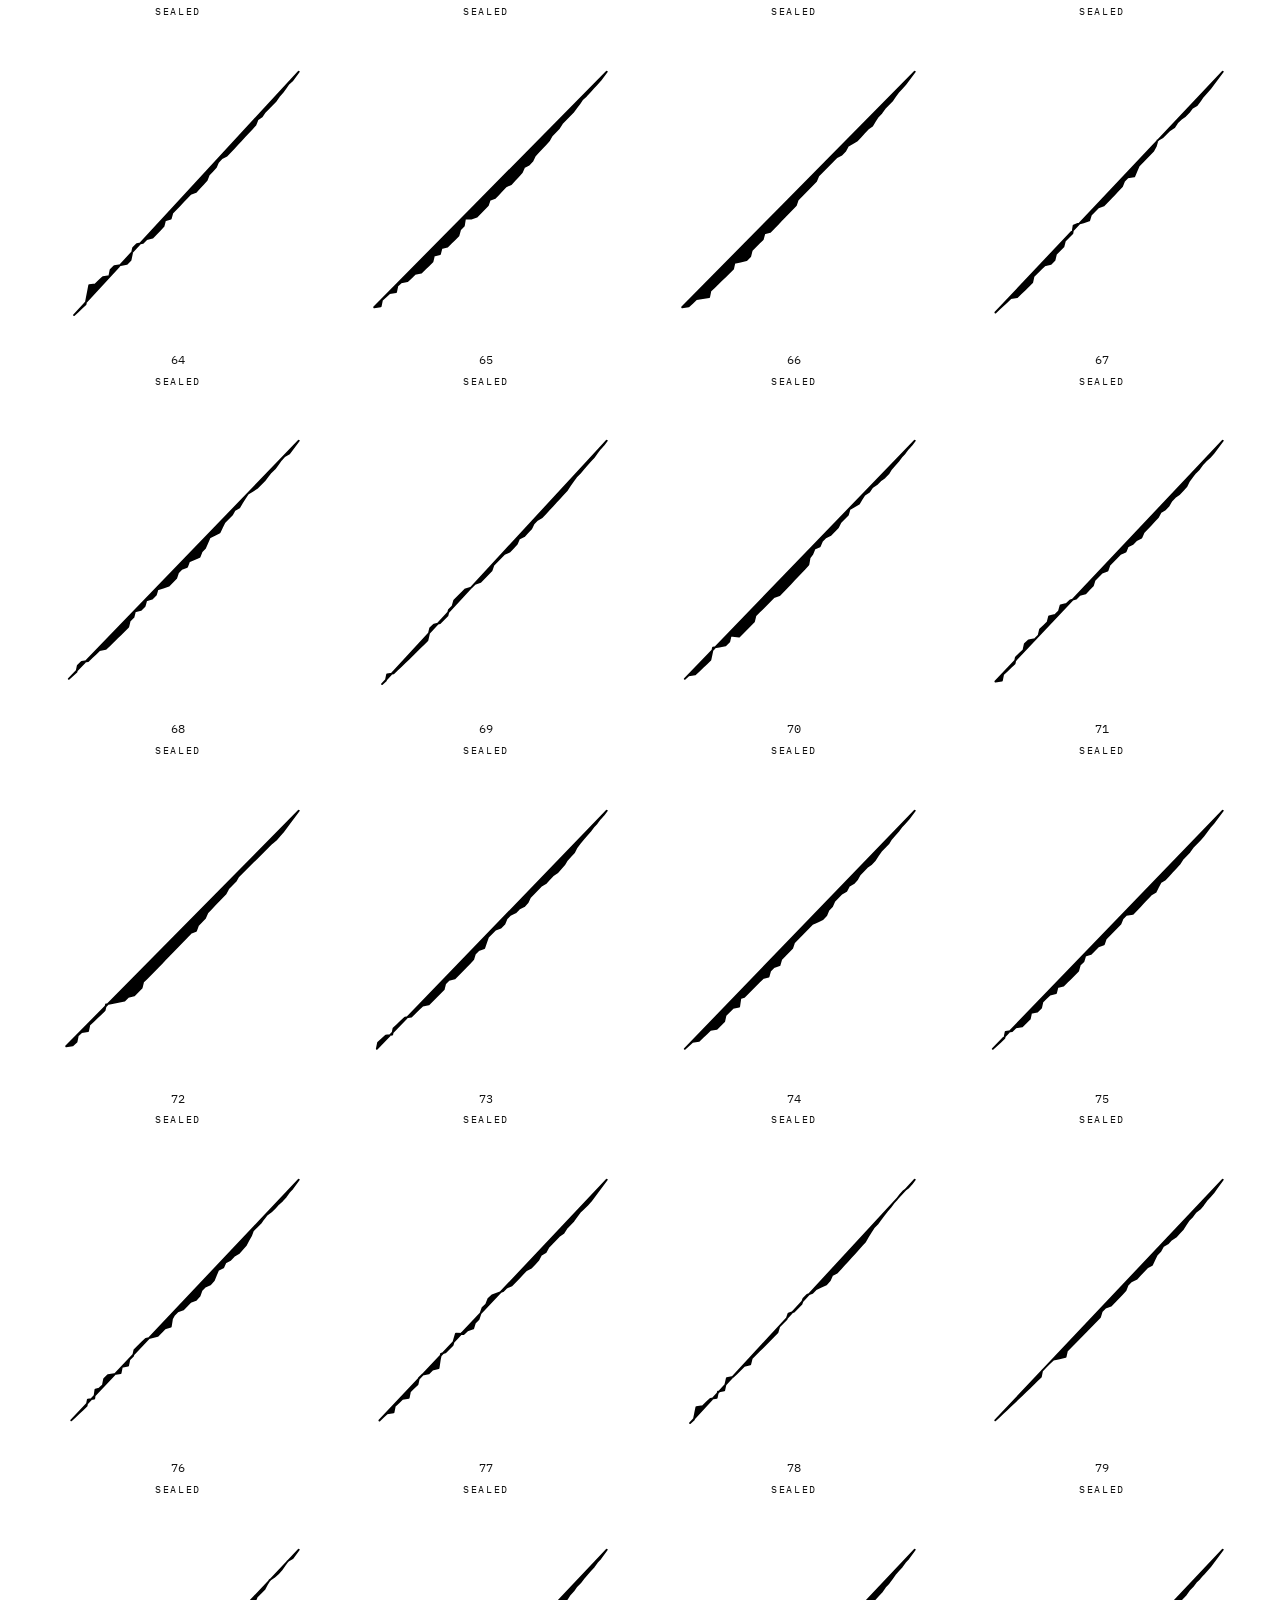
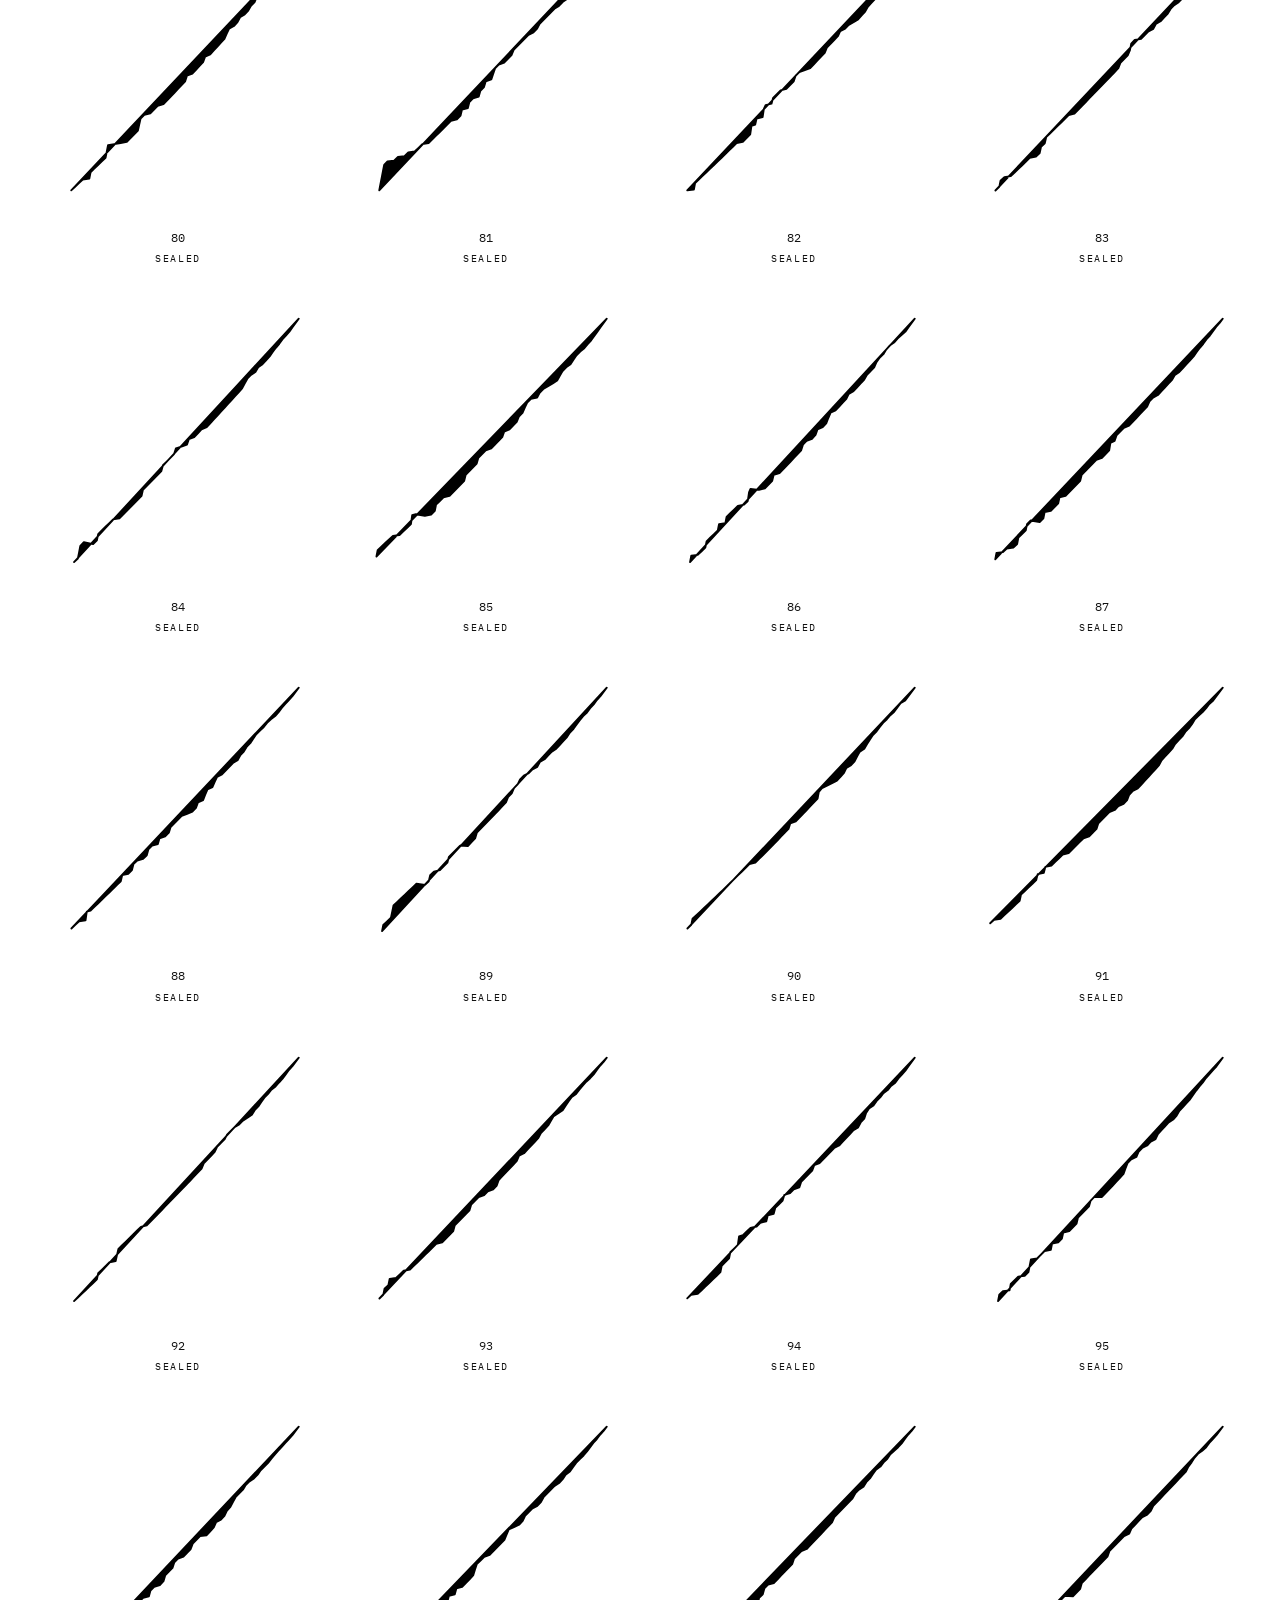
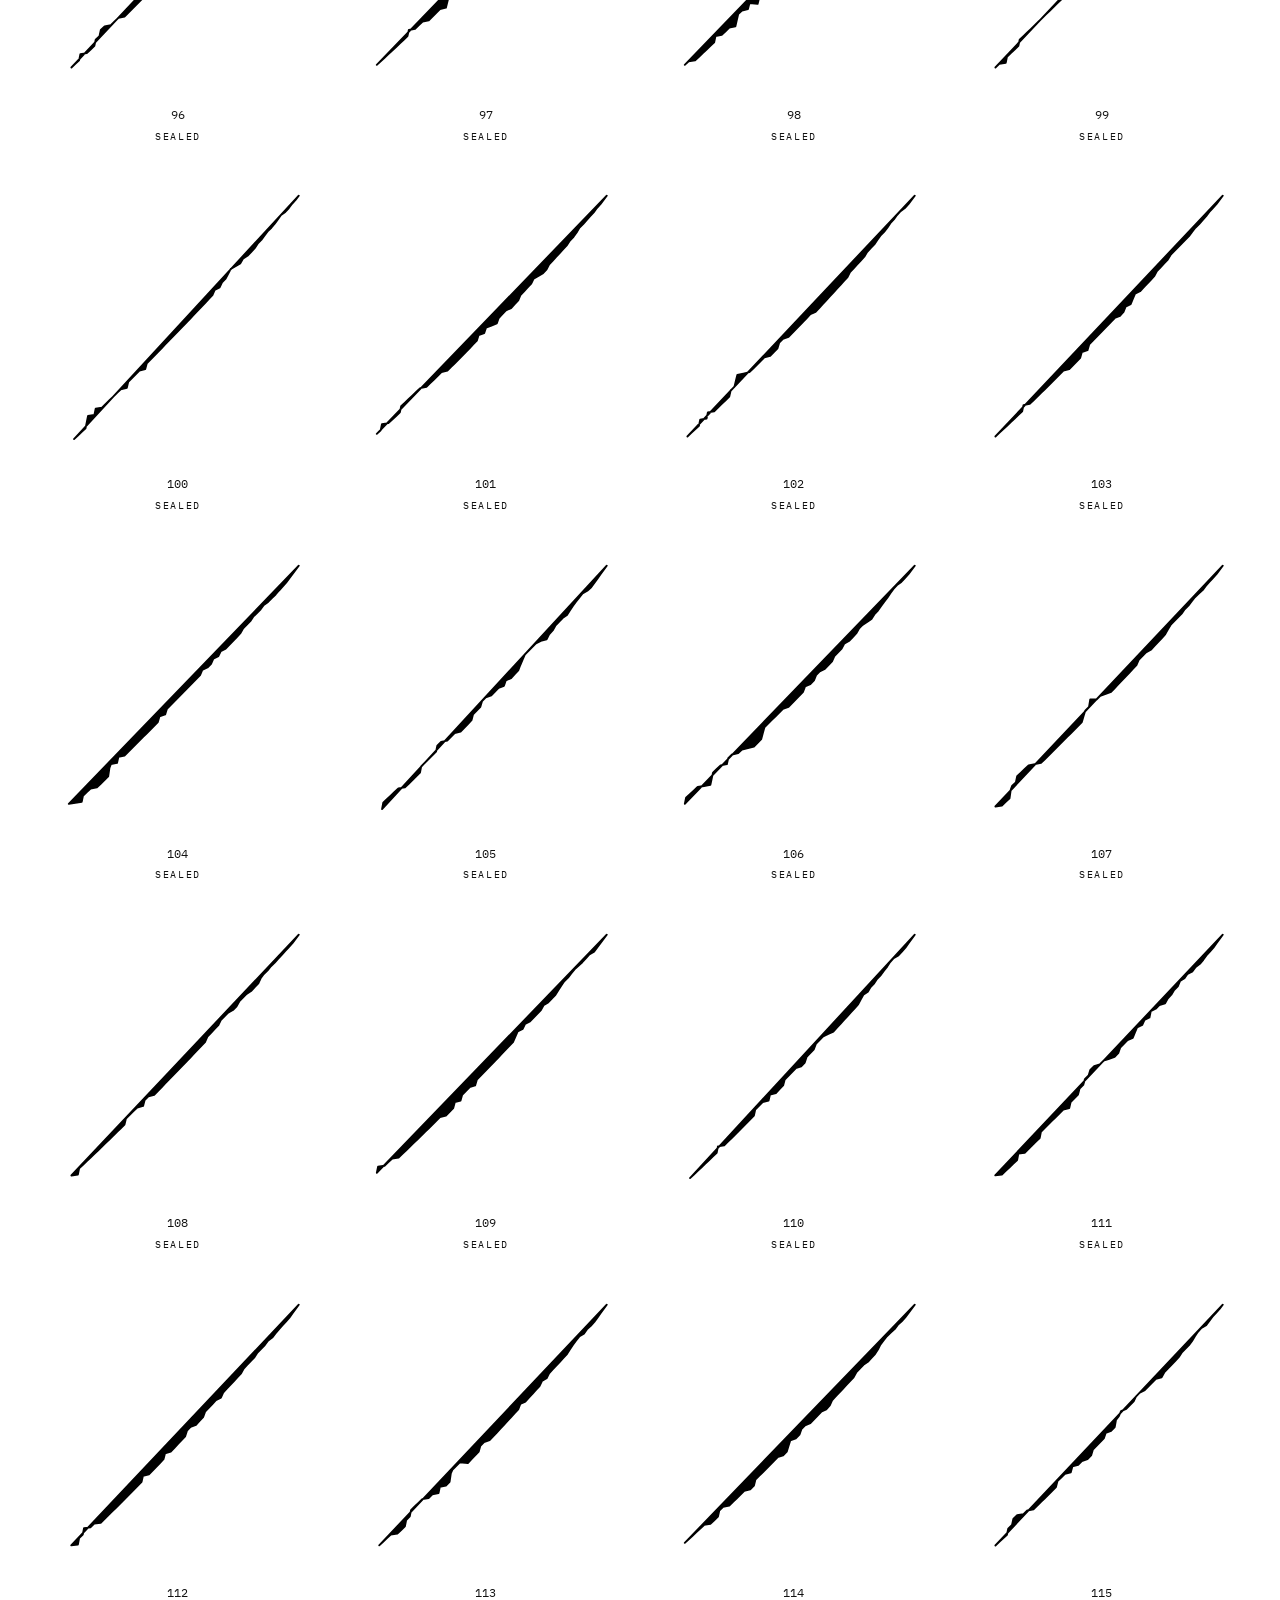
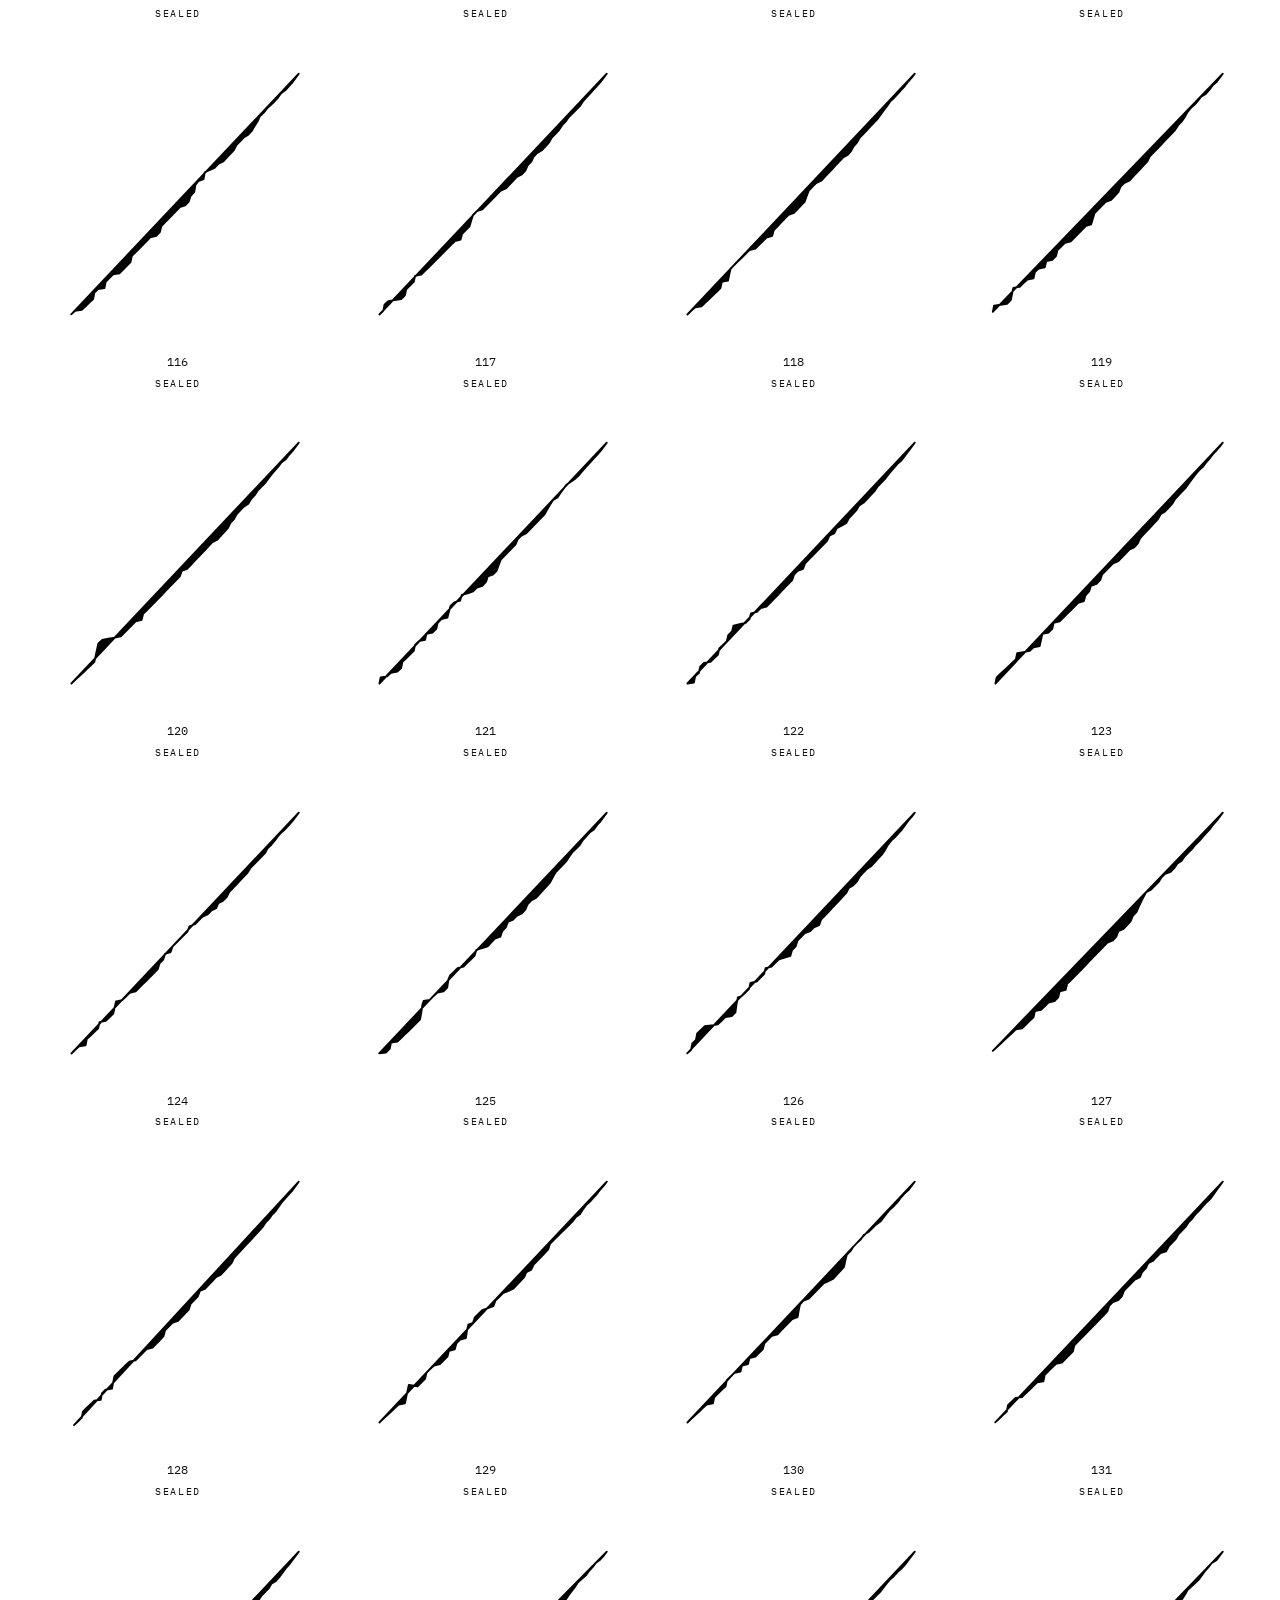
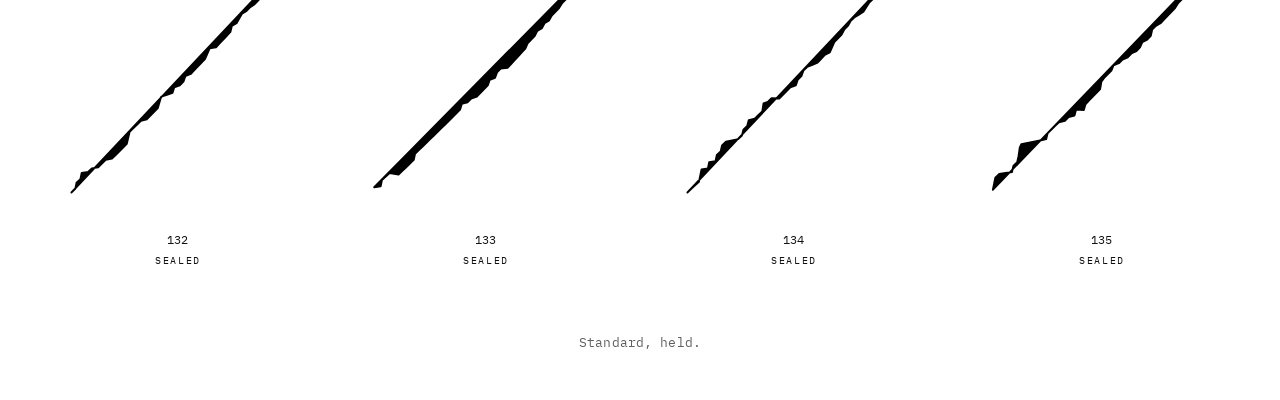
==== commit 420f7b77: "Publish site from private source" ====
--- a/archive.html
+++ b/archive.html
@@ -153,7 +153,9 @@
 
         for (const record of filteredUnits) {
           const unitID = Number(record.id ?? record.unit);
-          const visualState = record.state === 'claimable' ? 'claimable' : 'default';
+          const visualState = record.state === 'claimable'
+            ? 'claimable'
+            : (record.state === 'claimed' ? 'claimed' : 'default');
           const labelText = record.state === 'claimable'
             ? 'SEALED'
             : (record.state === 'claimed'
--- a/style.css
+++ b/style.css
@@ -121,17 +121,6 @@
   position: relative;
 }
 
-.landing-shell {
-  display: grid;
-  gap: 0;
-  justify-items: center;
-  width: min(100%, 760px);
-  margin: 0;
-  position: relative;
-  z-index: 1;
-  transform: none;
-}
-
 .landing-threshold {
   min-height: 56vh;
   align-content: center;
@@ -191,18 +180,6 @@
 .landing-mark-line-standard {
   letter-spacing: 0.128em;
   transform: scaleX(1.022);
-}
-
-.landing-sequence {
-  position: absolute;
-  inset: 0;
-  display: grid;
-  place-items: center;
-  pointer-events: none;
-}
-
-.landing-sequence.is-hidden {
-  display: none;
 }
 
 .sequence-stage {
@@ -322,6 +299,10 @@
   letter-spacing: 0.01em;
 }
 
+.landing-copy-block > p {
+  margin: 0 0 var(--space-4);
+}
+
 .landing-lockup-block {
   width: 100%;
   margin: 0 0 var(--space-6);
@@ -841,6 +822,10 @@
   margin-top: var(--space-4);
 }
 
+body[data-page="unit"] .standard-unit-section {
+  margin-top: 0;
+}
+
 .standard-unit-grid {
   column-count: 2;
   column-gap: var(--space-7);
@@ -895,7 +880,7 @@
 
 .order-overview-layout {
   display: grid;
-  grid-template-columns: minmax(0, 1fr) auto;
+  grid-template-columns: minmax(0, 1fr);
   gap: var(--space-4);
   align-items: stretch;
 }
@@ -910,25 +895,6 @@
 
 .orders-intro-section .page-intro {
   max-width: none;
-}
-
-.order-overview-media {
-  display: grid;
-  padding: 0;
-  overflow: hidden;
-}
-
-.order-overview-stage {
-  height: 100%;
-  aspect-ratio: 1 / 1;
-}
-
-.order-overview-stage img {
-  display: block;
-  height: 100%;
-  width: auto;
-  aspect-ratio: 1 / 1;
-  object-fit: cover;
 }
 
 .purchase-layout {
@@ -1180,6 +1146,25 @@
   margin-top: var(--space-4);
 }
 
+body[data-page="unit"] .unit-identity-section,
+body[data-page="unit"] .unit-detail-row,
+body[data-page="unit"] .verification-section {
+  margin-top: 0;
+}
+
+.unit-detail-row {
+  display: grid;
+  grid-template-columns: minmax(0, 1.15fr) minmax(320px, 0.85fr);
+  gap: 0;
+  align-items: stretch;
+}
+
+.unit-detail-row > .panel {
+  min-width: 0;
+  height: 100%;
+  margin: 0;
+}
+
 .continuation-history-head {
   margin-top: var(--space-4);
 }
@@ -1198,7 +1183,7 @@
 .unit-summary-grid {
   display: grid;
   grid-template-columns: repeat(3, minmax(0, 1fr));
-  gap: var(--space-3);
+  gap: 0;
 }
 
 .unit-summary-card {
@@ -1293,10 +1278,10 @@
 
 .holder-request-shell {
   display: grid;
-  grid-template-columns: repeat(2, minmax(0, 1fr));
+  grid-template-columns: minmax(0, 1fr);
   gap: var(--space-3);
   align-items: start;
-  width: min(100%, 760px);
+  width: min(100%, 380px);
   max-width: 100%;
 }
 
@@ -1919,7 +1904,10 @@
 
 .unit-card img,
 .artifact-grid img {
-  width: 100%;
+  display: block;
+  width: 100%;
+  aspect-ratio: 1 / 1;
+  object-fit: contain;
   border-radius: 0;
   background: white;
   border: 1px solid var(--line);
@@ -1932,13 +1920,22 @@
   margin-top: var(--space-5);
 }
 
+body[data-page="unit"] #artifact-grid {
+  margin-top: 0;
+}
+
 .artifact-figure {
   display: grid;
   gap: var(--space-3);
 }
 
+body[data-page="unit"] #artifact-grid .artifact-figure {
+  padding: 0;
+}
+
 .artifact-figure h3 {
-  margin-left: 2px;
+  margin-left: 0;
+  padding: 0.2rem 0 0 0.5rem;
   font-weight: 400;
   font-size: var(--step--1);
   letter-spacing: 0.16em;
@@ -1983,6 +1980,10 @@
   background: rgba(0, 0, 0, 0.1);
 }
 
+.artifact-card.state-claimed {
+  background: #000000;
+}
+
 .artifact-card.state-partner {
   background: #000000;
 }
@@ -1994,7 +1995,9 @@
 
 .artifact-card.state-claimable:hover,
 .artifact-card.state-default:hover,
-.artifact-card.state-default:focus-within {
+.artifact-card.state-default:focus-within,
+.artifact-card.state-claimed:hover,
+.artifact-card.state-claimed:focus-within {
   opacity: 1;
 }
 
@@ -2023,6 +2026,11 @@
 .artifact-card.state-default .artifact-link:hover,
 .artifact-card.state-default .artifact-link:focus-visible {
   background: rgba(0, 0, 0, 0.1);
+}
+
+.artifact-card.state-claimed .artifact-link:hover,
+.artifact-card.state-claimed .artifact-link:focus-visible {
+  background: rgba(255, 255, 255, 0.12);
 }
 
 .artifact-link:hover img,
@@ -2058,6 +2066,12 @@
   opacity: 1;
   transform: none;
   filter: none;
+}
+
+.artifact-card.state-claimed img {
+  opacity: 1;
+  transform: none;
+  filter: invert(1);
 }
 
 .artifact-card.state-partner img {
@@ -2086,10 +2100,12 @@
 
 .artifact-card.state-claimable code,
 .artifact-card.state-default code,
+.artifact-card.state-claimed code,
 .artifact-card.state-partner code {
   color: var(--text);
 }
 
+.artifact-card.state-claimed code,
 .artifact-card.state-partner code {
   color: #ffffff;
 }
@@ -2113,6 +2129,7 @@
   color: var(--text);
 }
 
+.artifact-card.state-claimed .artifact-card-meta span,
 .artifact-card.state-partner .artifact-card-meta span {
   color: #ffffff;
   letter-spacing: 0.18em;
@@ -2179,6 +2196,30 @@
   padding-bottom: 0.35rem;
 }
 
+.continuation-history-inline-meta {
+  display: inline;
+  margin-left: 0.75rem;
+  color: var(--muted);
+  font-size: var(--step--1);
+  line-height: 1.5;
+  letter-spacing: 0.01em;
+  text-transform: none;
+  white-space: nowrap;
+}
+
+.continuation-history-inline-line {
+  display: inline-flex;
+  align-items: baseline;
+  gap: 0.75rem;
+  flex-wrap: nowrap;
+}
+
+.continuation-history-inline-line .code {
+  font-size: var(--step-1);
+  line-height: 1.6;
+  white-space: nowrap;
+}
+
 .code {
   font-family: var(--mono-sans);
   font-size: var(--step-0);
@@ -2234,6 +2275,10 @@
     gap: var(--space-4);
   }
 
+  .landing-copy-block {
+    width: 100%;
+  }
+
   .landing-lockup-block {
     max-width: 320px;
     justify-self: center;
@@ -2256,6 +2301,10 @@
   .unit-summary-grid,
   .holder-status-grid,
   .holder-panel-grid {
+    grid-template-columns: 1fr;
+  }
+
+  .unit-detail-row {
     grid-template-columns: 1fr;
   }
 
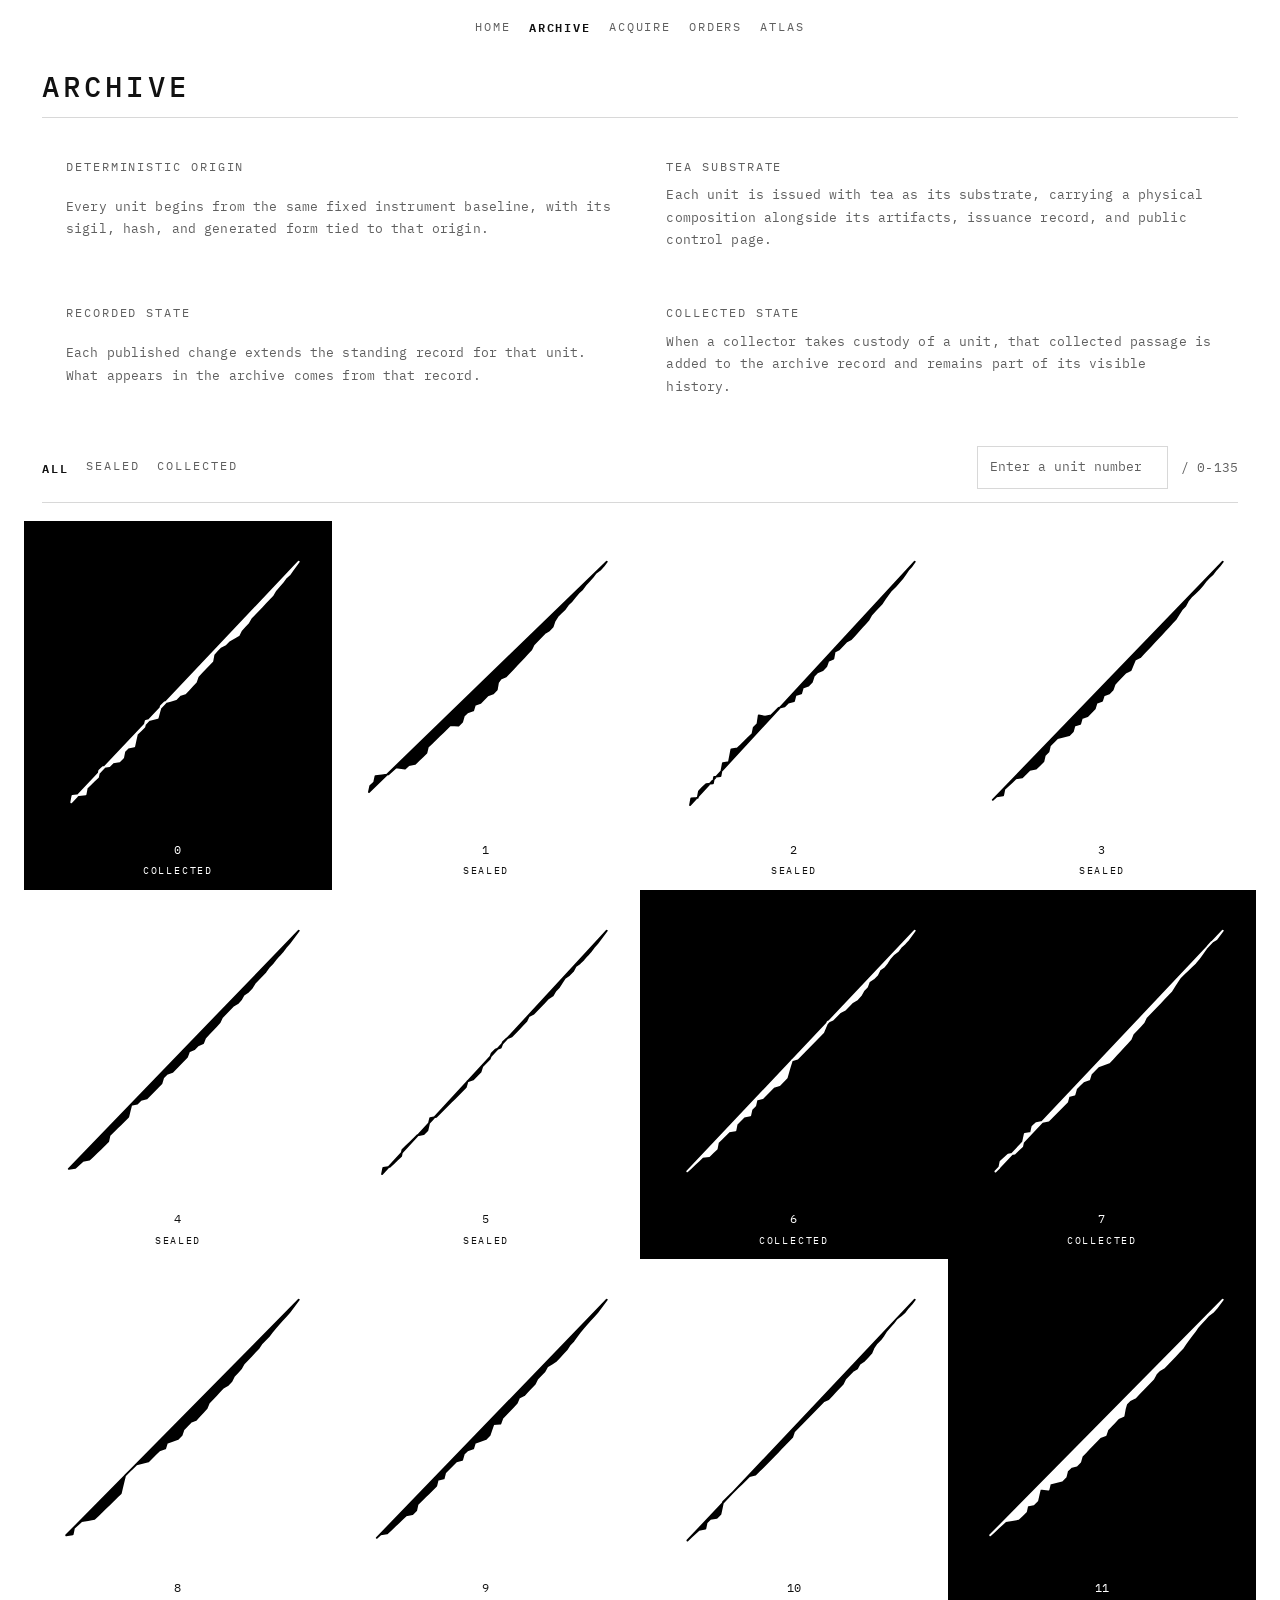
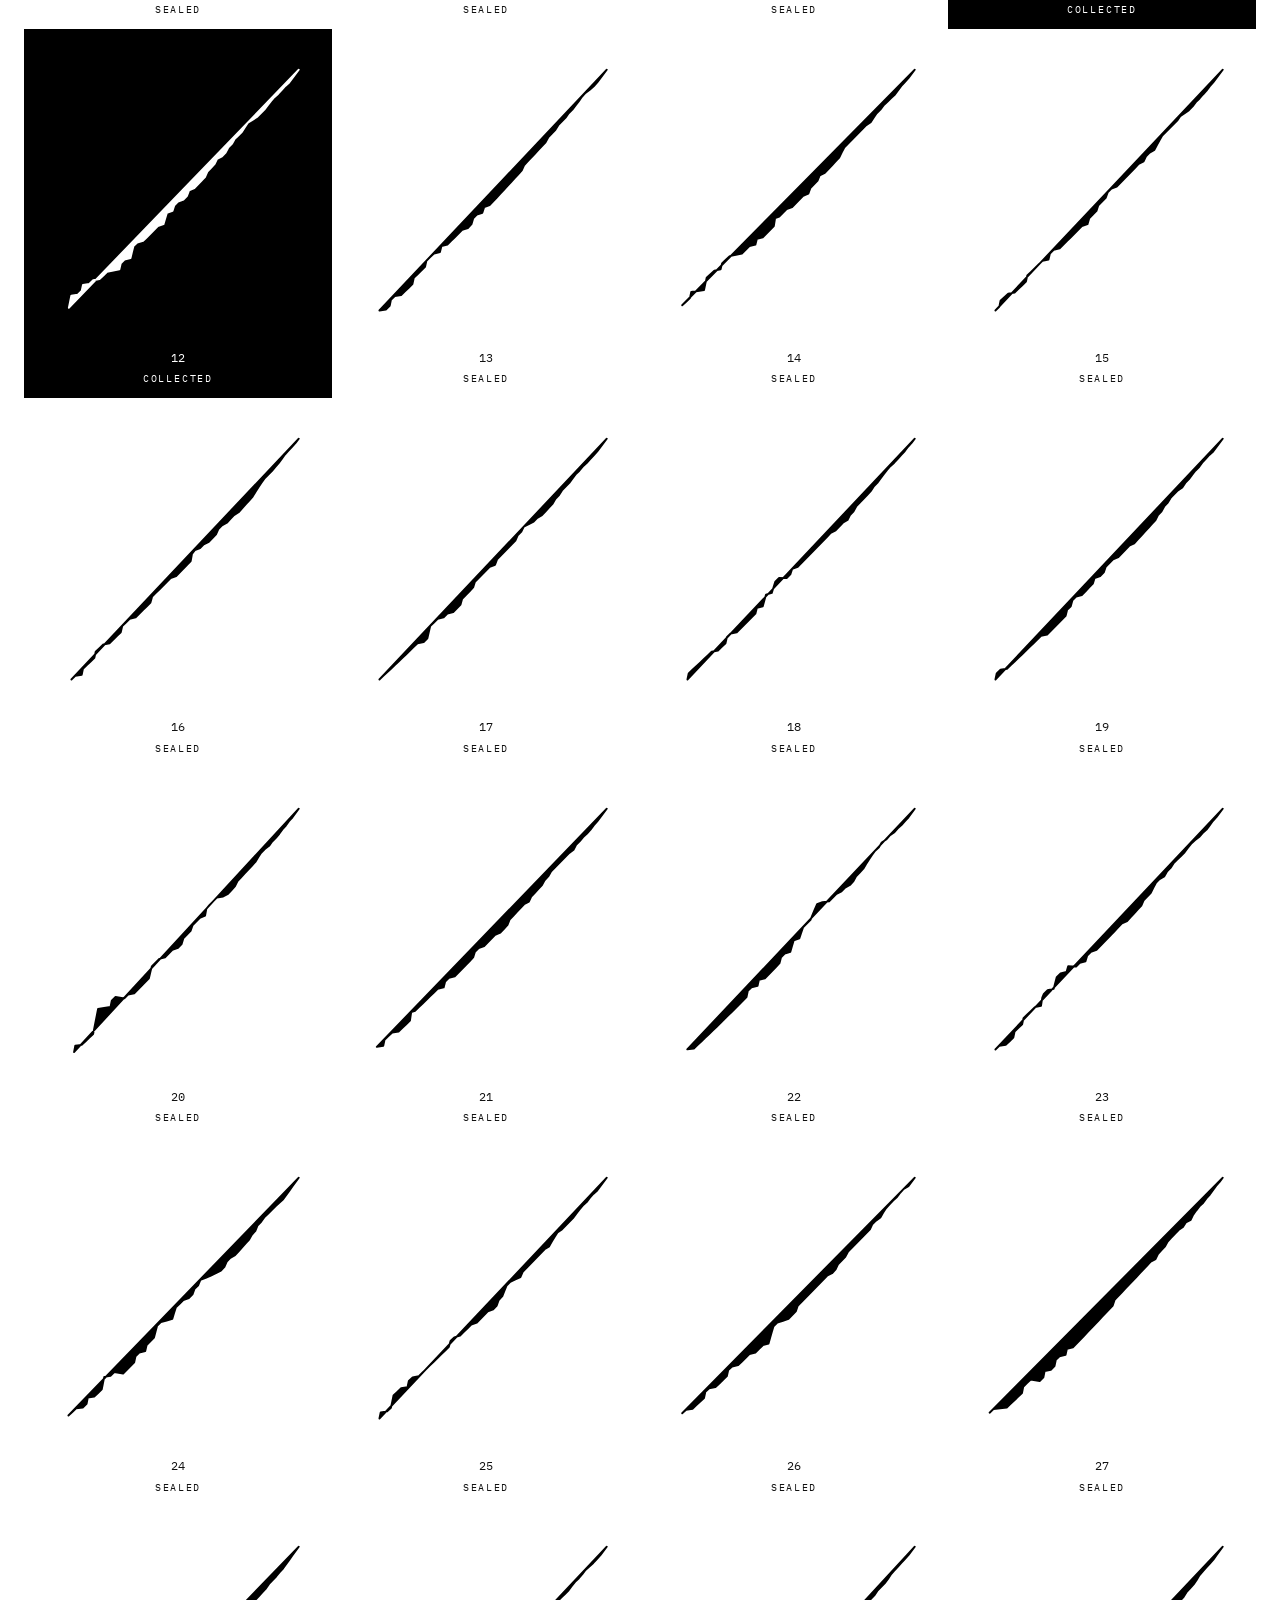
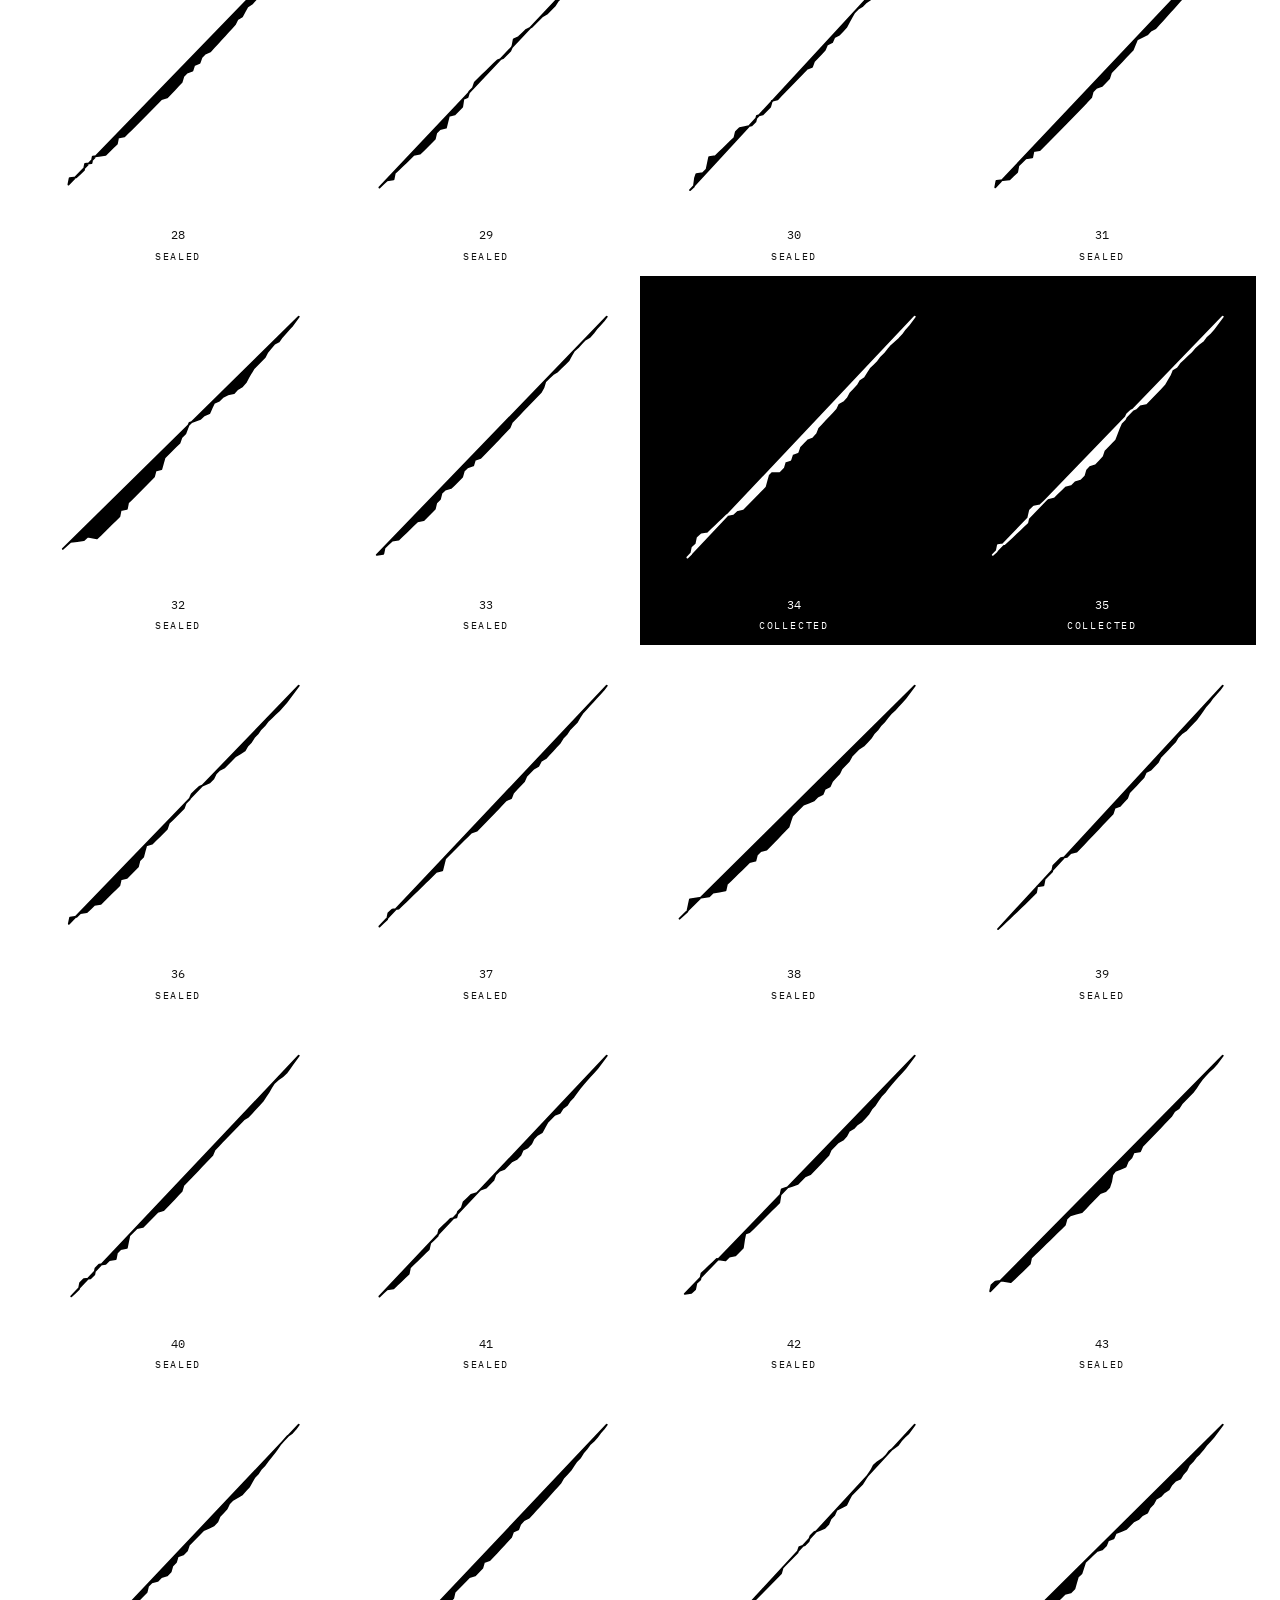
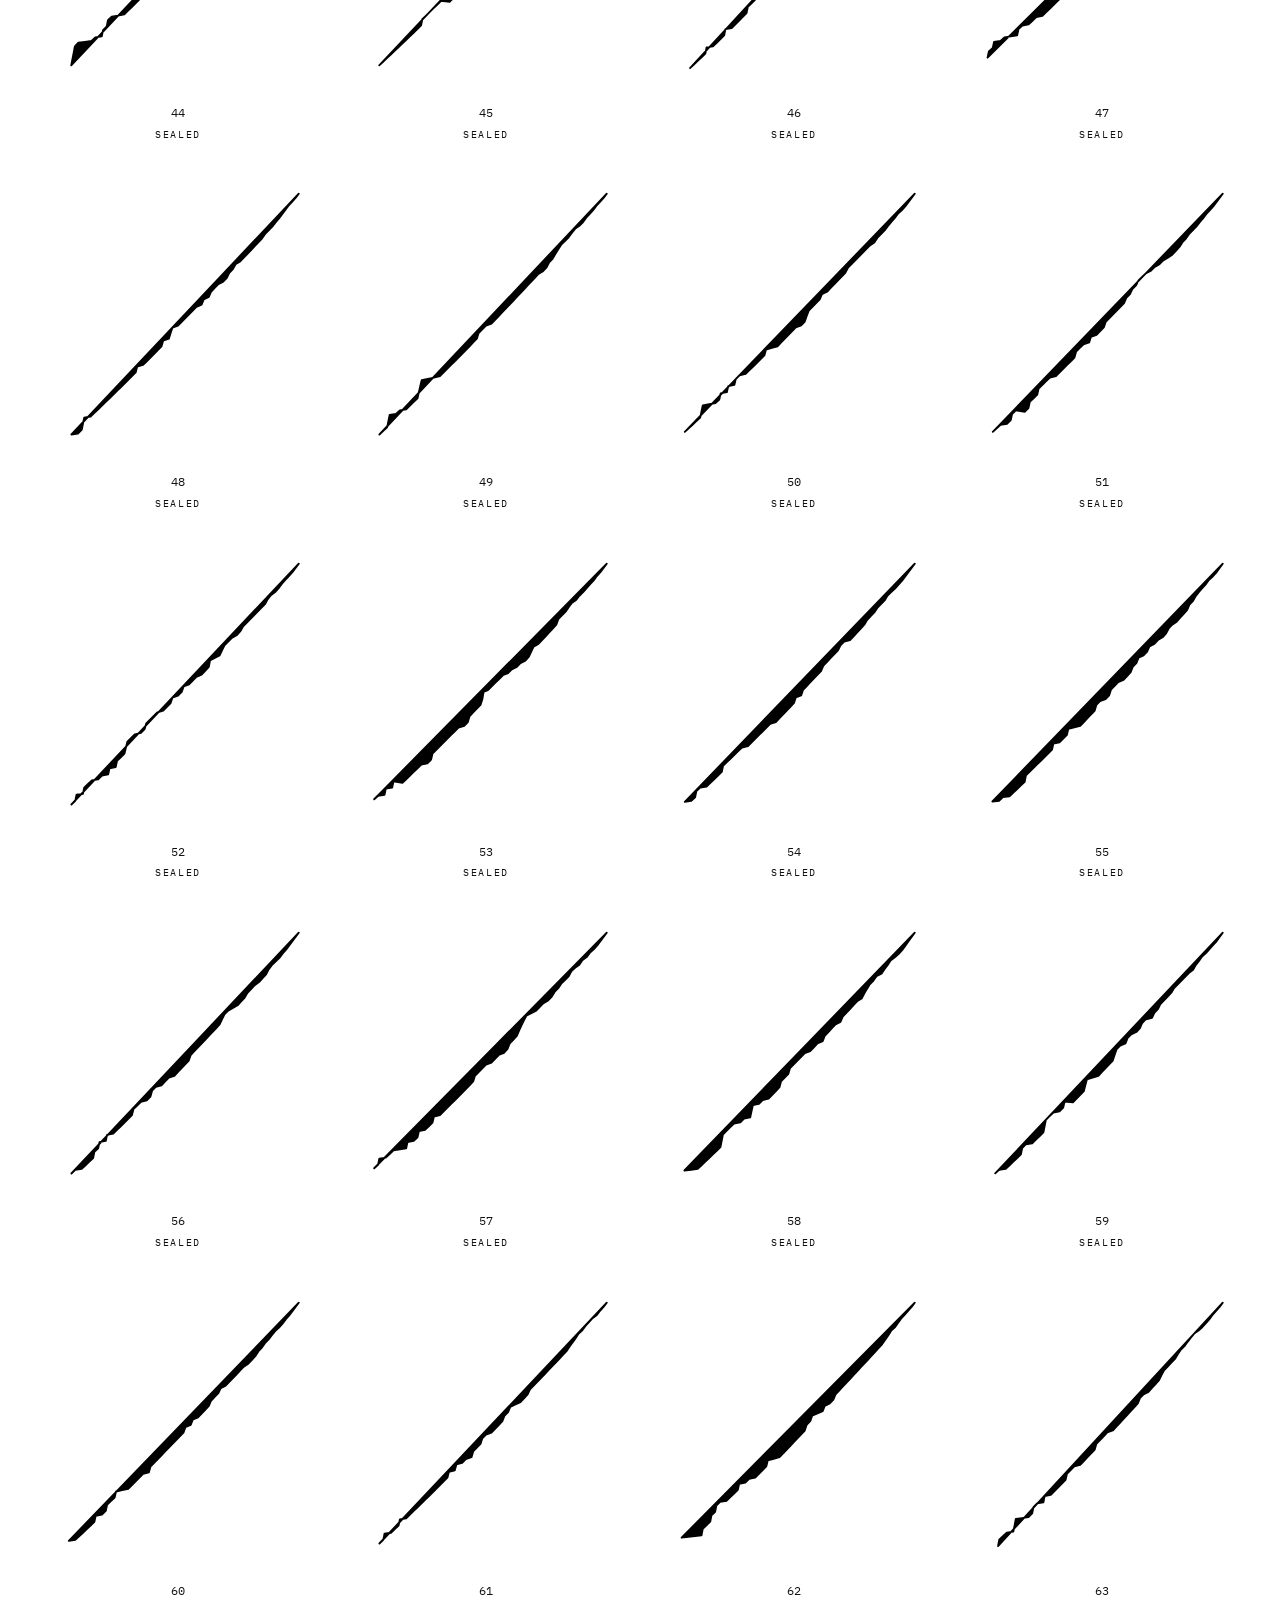
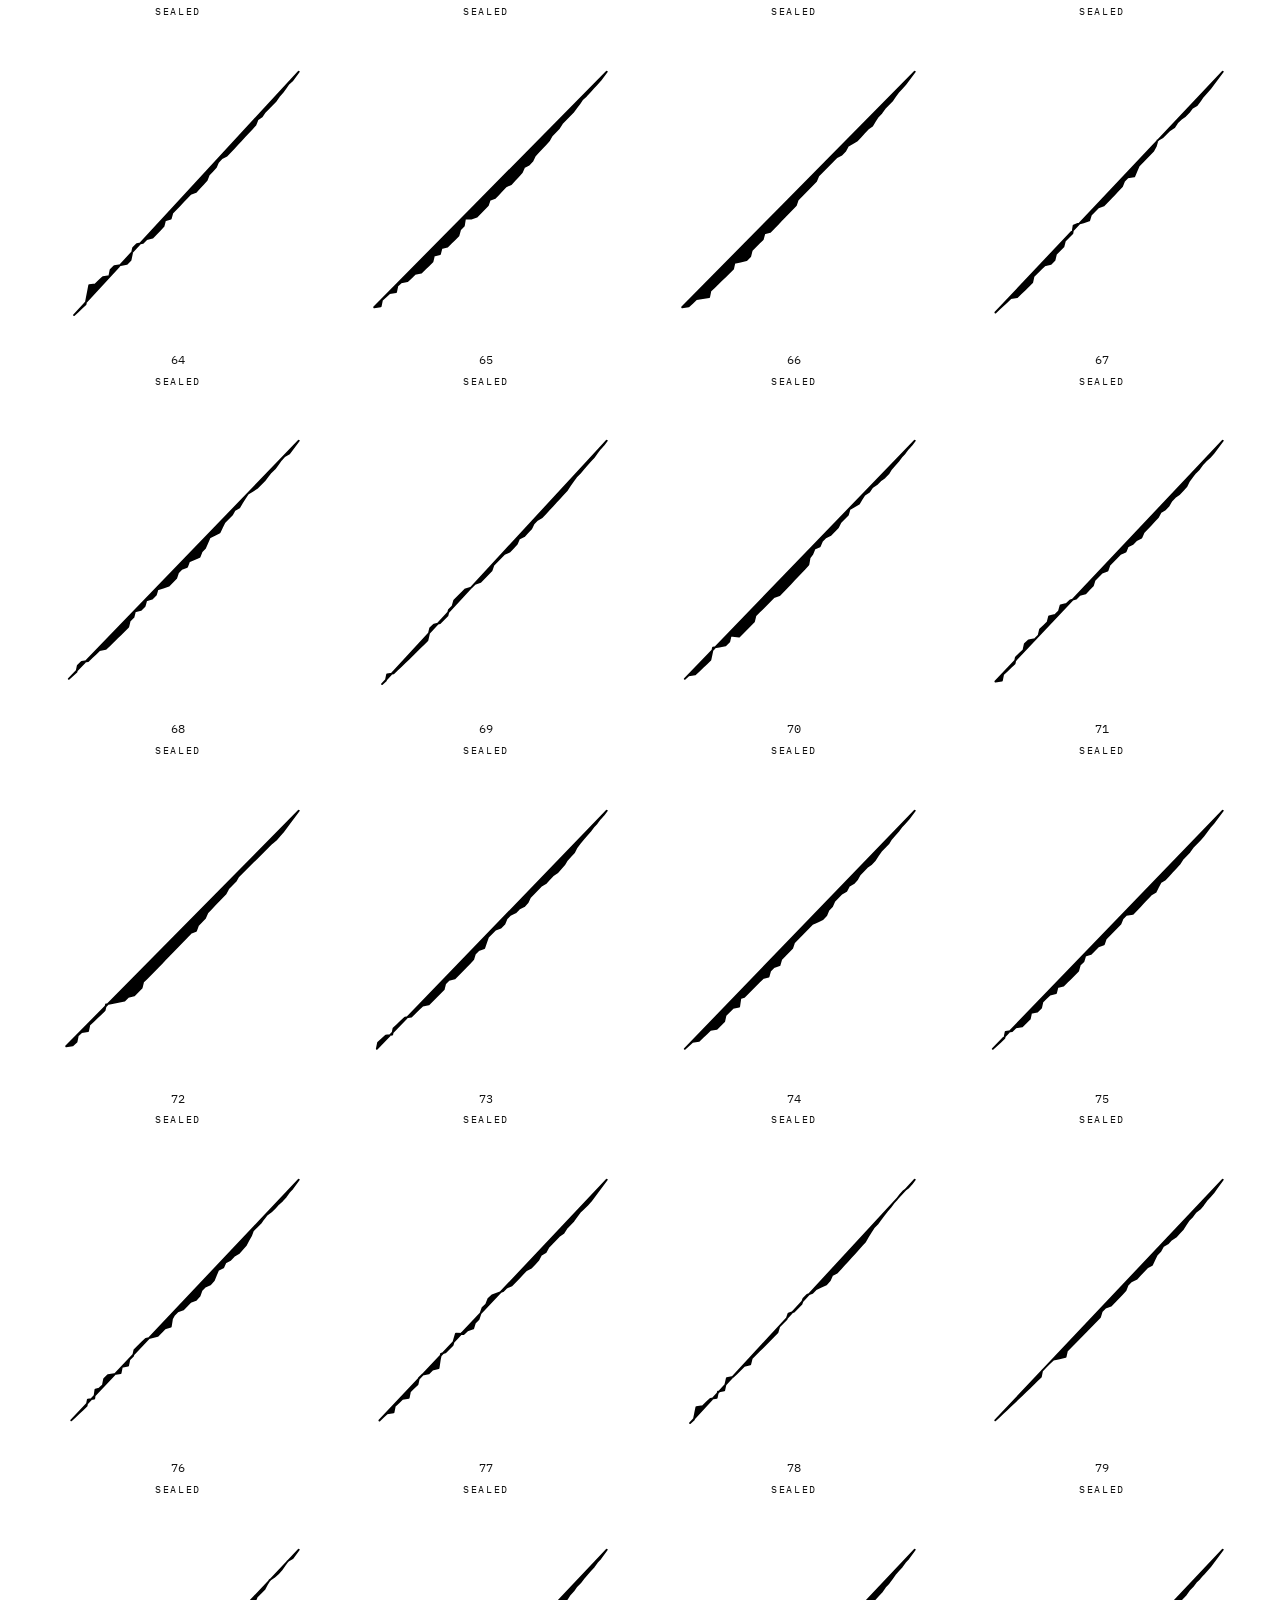
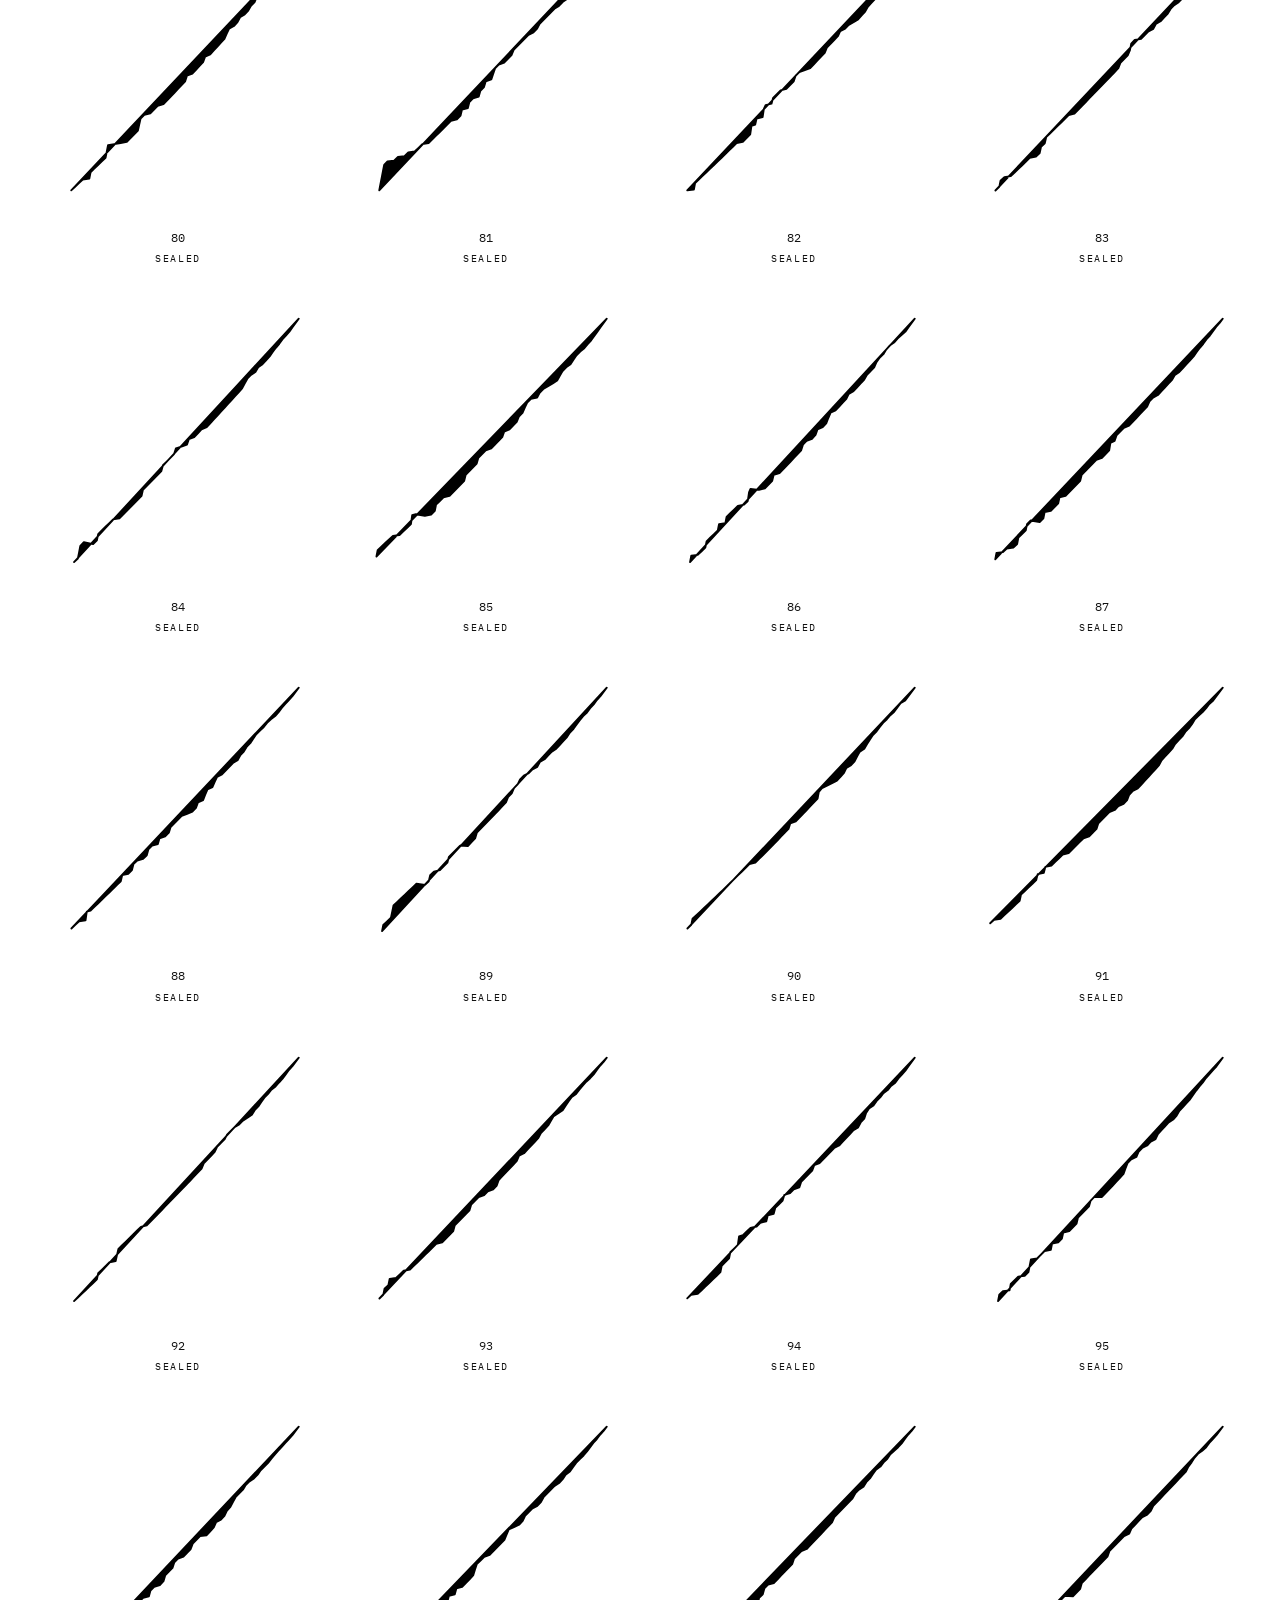
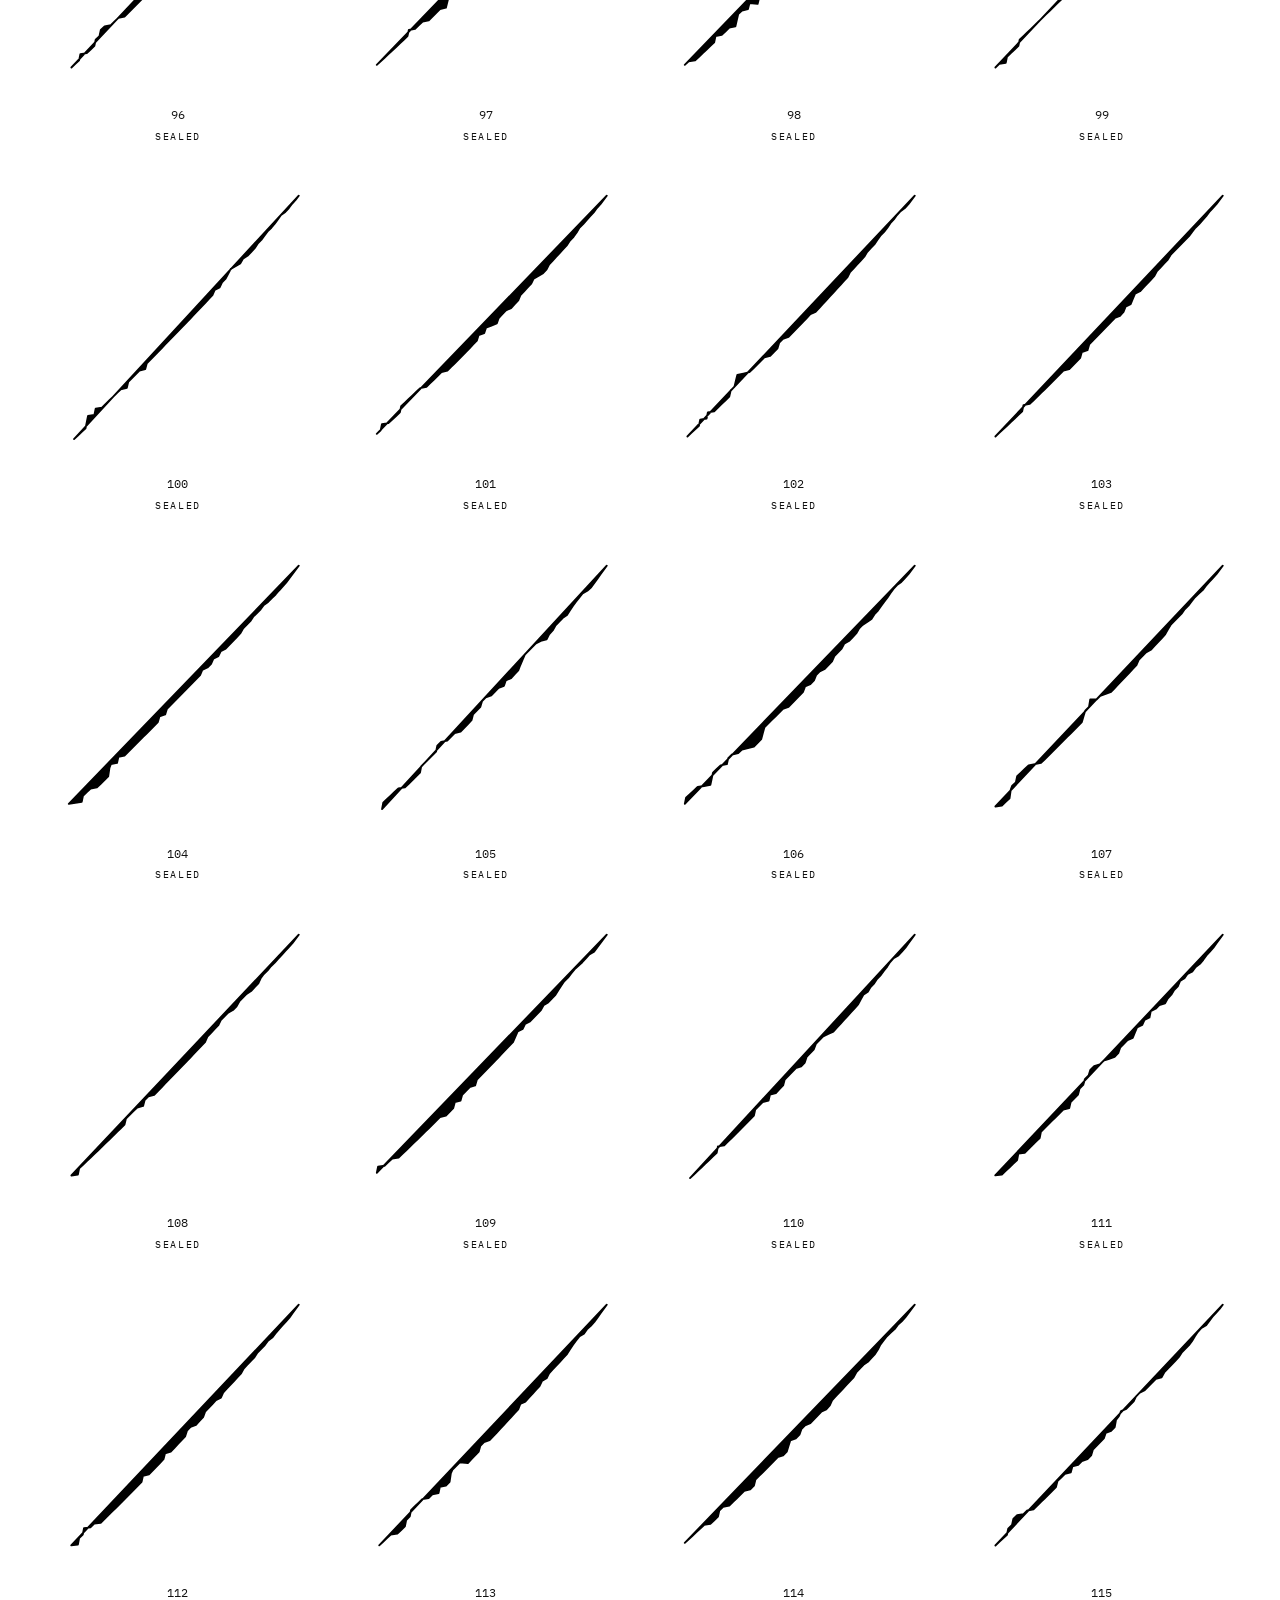
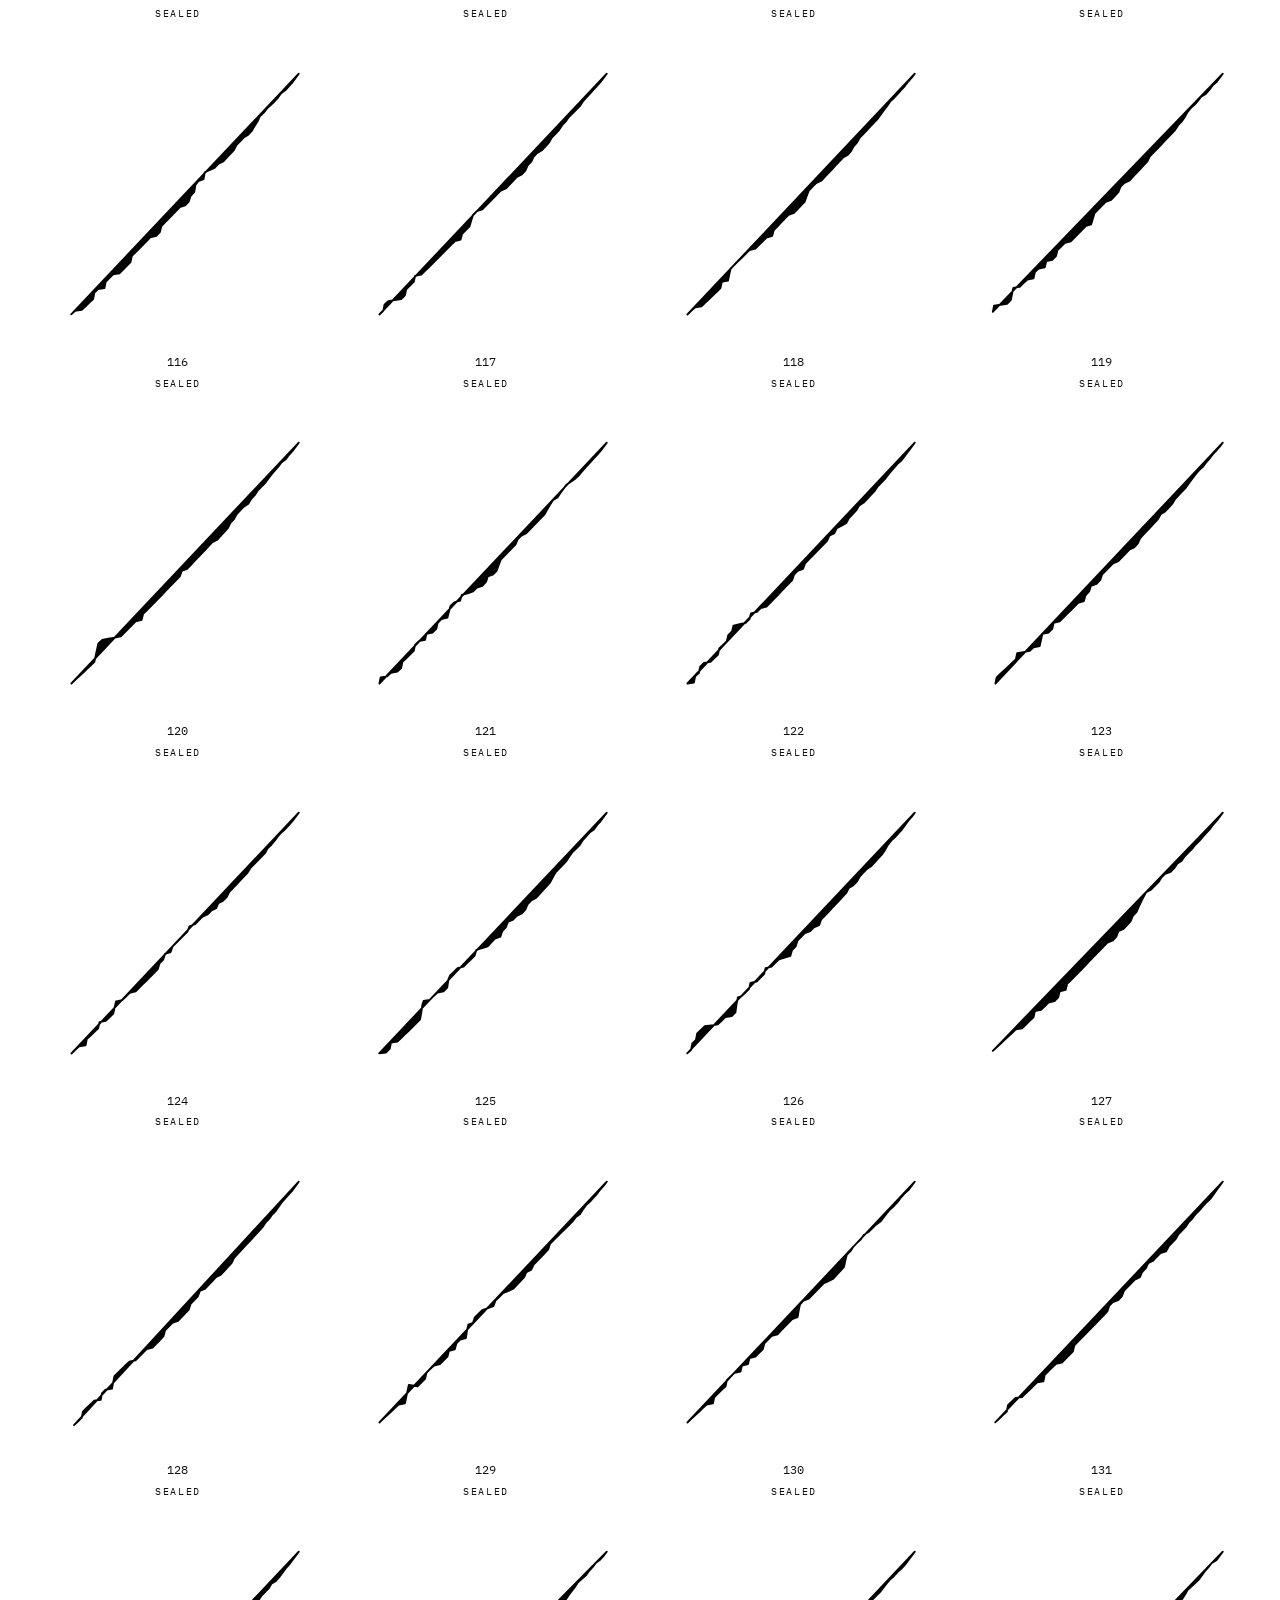
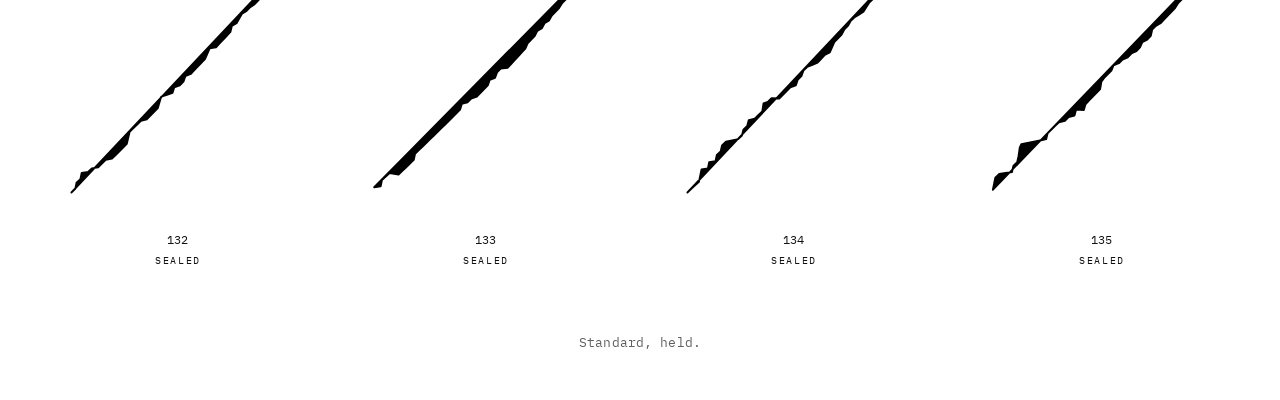
==== commit 93470d3e: "Publish site from private source" ====
--- a/archive.html
+++ b/archive.html
@@ -92,7 +92,7 @@
           <label class="archive-search" for="unit-search">
             <input id="unit-search" name="unit-search" type="search" inputmode="numeric" placeholder="Enter a unit number" autocomplete="off">
           </label>
-          <p class="archive-count" id="unit-count">/ 0 units created</p>
+          <p class="archive-count" id="unit-count">/ 0-135</p>
         </div>
       </div>
     </header>
@@ -114,7 +114,10 @@
       const stateLinks = Array.from(document.querySelectorAll('[data-state-filter]'));
       let selectedState = 'ALL';
 
-      unitCount.textContent = `/ ${publicUnits.length} units indexed`;
+      const unitIDs = publicUnits.map((unit) => Number(unit.id ?? unit.unit)).filter((unitID) => Number.isFinite(unitID));
+      const unitMin = unitIDs.length ? Math.min(...unitIDs) : 0;
+      const unitMax = unitIDs.length ? Math.max(...unitIDs) : Math.max(publicUnits.length - 1, 0);
+      unitCount.textContent = `/ ${unitMin}-${unitMax}`;
 
       if (!publicUnits.length) {
         gallery.innerHTML = '<p class="gallery-empty">No artifacts indexed yet.</p>';
--- a/style.css
+++ b/style.css
@@ -1405,7 +1405,7 @@
 html:has(body[data-page="atlas"]),
 body[data-page="atlas"] {
   min-height: 100%;
-  background: #000000;
+  background: #ffffff;
   overflow-x: hidden;
   overflow-y: auto;
 }
@@ -1418,21 +1418,21 @@
   display: block;
   min-height: 100dvh;
   padding: 18px 24px 44px;
-  color: #ffffff;
-  background: #000000;
+  color: #000000;
+  background: #ffffff;
   overflow: visible;
 }
 
 .atlas-lockup {
-  filter: invert(1);
+  filter: none;
 }
 
 .atlas-screen .site-object-nav .nav {
-  color: rgba(255, 255, 255, 0.62);
+  color: rgba(0, 0, 0, 0.58);
 }
 
 .atlas-screen .site-object-nav .nav-active {
-  color: #ffffff;
+  color: #000000;
 }
 
 .atlas-header {
@@ -1443,7 +1443,7 @@
 }
 
 .atlas-header .page-title {
-  color: #ffffff;
+  color: #000000;
 }
 
 .atlas-title-block::after {
@@ -1455,6 +1455,8 @@
 }
 
 .atlas-header-row {
+  position: relative;
+  z-index: 3;
   display: flex;
   align-items: start;
   justify-content: flex-start;
@@ -1466,7 +1468,7 @@
 .atlas-intro {
   max-width: none;
   margin: 0;
-  color: rgba(255, 255, 255, 0.66);
+  color: rgba(0, 0, 0, 0.66);
 }
 
 .atlas-screen::before {
@@ -1475,10 +1477,10 @@
   inset: 0;
   pointer-events: none;
   background-image:
-    linear-gradient(rgba(255, 255, 255, 0.04) 1px, transparent 1px),
-    linear-gradient(90deg, rgba(255, 255, 255, 0.04) 1px, transparent 1px);
+    linear-gradient(rgba(0, 0, 0, 0.025) 1px, transparent 1px),
+    linear-gradient(90deg, rgba(0, 0, 0, 0.025) 1px, transparent 1px);
   background-size: 36px 36px;
-  opacity: 0.18;
+  opacity: 0.34;
 }
 
 .atlas-readout-link {
@@ -1488,7 +1490,7 @@
 
 .atlas-overlay-kicker,
 .atlas-readout-row span {
-  color: rgba(255, 255, 255, 0.62);
+  color: rgba(0, 0, 0, 0.56);
   font-size: 0.68rem;
   letter-spacing: 0.18em;
   text-transform: uppercase;
@@ -1496,17 +1498,17 @@
 
 .atlas-inline-button {
   appearance: none;
-  border: 1px solid rgba(255, 255, 255, 0.3);
+  border: 1px solid rgba(0, 0, 0, 0.28);
   border-radius: 0;
-  background: #000000;
+  background: #ffffff;
   color: inherit;
   cursor: pointer;
   transition: border-color 140ms ease, background-color 140ms ease, opacity 140ms ease;
 }
 
 .atlas-inline-button:hover {
-  border-color: #ffffff;
-  background: #111111;
+  border-color: #000000;
+  background: rgba(0, 0, 0, 0.06);
 }
 
 .atlas-search {
@@ -1519,16 +1521,16 @@
   width: 72px;
   min-height: 30px;
   padding: 0 0.45rem;
-  background: #000000;
-  color: #ffffff;
-  border: 1px solid rgba(255, 255, 255, 0.3);
+  background: #ffffff;
+  color: #000000;
+  border: 1px solid rgba(0, 0, 0, 0.3);
   outline: none;
   box-shadow: none;
   appearance: none;
 }
 
 .atlas-search input::placeholder {
-  color: rgba(255, 255, 255, 0.62);
+  color: rgba(0, 0, 0, 0.54);
   opacity: 1;
   letter-spacing: 0.18em;
   text-transform: uppercase;
@@ -1538,11 +1540,11 @@
 .atlas-search input:focus-visible {
   outline: none;
   box-shadow: none;
-  border-color: rgba(255, 255, 255, 0.68);
+  border-color: rgba(0, 0, 0, 0.72);
 }
 
 .atlas-search-total {
-  color: rgba(255, 255, 255, 0.62);
+  color: rgba(0, 0, 0, 0.58);
   font-size: 0.68rem;
   letter-spacing: 0.18em;
   text-transform: uppercase;
@@ -1555,7 +1557,8 @@
   aspect-ratio: 1600 / 900;
   min-height: clamp(320px, 42vw, 640px);
   border: 0;
-  overflow: hidden;
+  overflow: visible;
+  background: #ffffff;
 }
 
 .atlas-topology {
@@ -1569,16 +1572,22 @@
 .atlas-overlay {
   position: relative;
   z-index: 1;
-  border: 1px solid rgba(255, 255, 255, 0.42);
-  background: rgba(0, 0, 0, 0.76);
+  border: 1px solid rgba(0, 0, 0, 0.24);
+  background: rgba(255, 255, 255, 0.86);
   padding: 0.55rem 0.68rem;
 }
 
 .atlas-readout-row {
-  display: flex;
-  justify-content: space-between;
-  gap: 0.55rem;
-  align-items: baseline;
+  display: grid;
+  gap: 0.08rem;
+}
+
+.atlas-readout-row strong {
+  display: block;
+  min-width: 0;
+  overflow-wrap: anywhere;
+  text-align: left;
+  white-space: normal;
 }
 
 .atlas-edge {
@@ -1594,7 +1603,7 @@
 }
 
 .atlas-grid-line {
-  stroke: rgba(255, 255, 255, 0.06);
+  stroke: rgba(0, 0, 0, 0.025);
   stroke-width: 1;
   vector-effect: non-scaling-stroke;
   shape-rendering: crispEdges;
@@ -1605,11 +1614,11 @@
 }
 
 .atlas-grid-point-minor {
-  fill: rgba(255, 255, 255, 0.1);
+  fill: rgba(0, 0, 0, 0.05);
 }
 
 .atlas-grid-point-major {
-  fill: rgba(255, 255, 255, 0.22);
+  fill: rgba(0, 0, 0, 0.1);
 }
 
 .atlas-guide {
@@ -1618,20 +1627,20 @@
 }
 
 .atlas-guide-axis {
-  stroke: rgba(255, 255, 255, 0.05);
+  stroke: rgba(0, 0, 0, 0.12);
   stroke-width: 1;
-  stroke-dasharray: 2 10;
+  stroke-dasharray: 1 16;
 }
 
 .atlas-guide-reticle {
-  stroke: rgba(255, 255, 255, 0.9);
-  stroke-width: 1.4;
+  stroke: rgba(0, 0, 0, 0.72);
+  stroke-width: 1;
 }
 
 .atlas-edge-neighbor {
-  stroke: #ffffff;
-  stroke-width: 1.4;
-  opacity: 1;
+  stroke: #000000;
+  stroke-width: 1;
+  opacity: 0.56;
 }
 
 .atlas-region {
@@ -1643,24 +1652,24 @@
 }
 
 .atlas-region-tag {
-  fill: rgba(0, 0, 0, 0.9);
-  stroke: rgba(255, 255, 255, 0.16);
+  fill: #ffffff;
+  stroke: rgba(0, 0, 0, 0.22);
   stroke-width: 1;
 }
 
 .atlas-region-label {
-  fill: rgba(255, 255, 255, 0.66);
+  fill: rgba(0, 0, 0, 0.68);
   font-size: 8px;
   letter-spacing: 0.16em;
   text-anchor: middle;
 }
 
 .atlas-region.is-active .atlas-region-tag {
-  stroke: rgba(255, 255, 255, 0.4);
+  stroke: rgba(0, 0, 0, 0.42);
 }
 
 .atlas-region.is-active .atlas-region-label {
-  fill: rgba(255, 255, 255, 0.96);
+  fill: rgba(0, 0, 0, 0.9);
 }
 
 .atlas-node {
@@ -1691,22 +1700,22 @@
 
 .atlas-node-halo {
   fill: none;
-  stroke: rgba(255, 255, 255, 0.62);
-  stroke-width: 1.2;
+  stroke: rgba(0, 0, 0, 0.42);
+  stroke-width: 1;
   opacity: 0;
   shape-rendering: crispEdges;
 }
 
 .atlas-node-dot {
-  opacity: var(--node-base-opacity, 0.56);
-  stroke: #ffffff;
-  stroke-width: 1.3;
+  opacity: var(--node-base-opacity, 0.72);
+  stroke: #000000;
+  stroke-width: 1;
   shape-rendering: crispEdges;
-  fill: var(--node-fill, rgba(255, 255, 255, 0.92));
+  fill: var(--node-fill, #000000);
 }
 
 .atlas-node-label {
-  fill: rgba(255, 255, 255, 0.92);
+  fill: rgba(0, 0, 0, 0.88);
   font-size: 10px;
   text-anchor: middle;
   opacity: 0;
@@ -1714,35 +1723,35 @@
 
 .atlas-node.is-active .atlas-node-halo {
   opacity: 1;
-  stroke: rgba(255, 255, 255, 0.86);
+  stroke: rgba(0, 0, 0, 0.72);
 }
 
 .atlas-node.is-selected .atlas-node-dot {
   opacity: 1;
-  stroke: #ffffff;
-  stroke-width: 1.3;
-  fill: var(--node-fill, rgba(255, 255, 255, 0.92));
+  stroke: #000000;
+  stroke-width: 1.2;
+  fill: var(--node-fill, #000000);
 }
 
 .atlas-node.is-selected .atlas-node-halo {
   opacity: 1;
-  stroke: #ffffff;
+  stroke: #000000;
 }
 
 .atlas-node.is-hovered .atlas-node-dot {
   opacity: 1;
-  stroke: #ffffff;
-  stroke-width: 1.3;
-  fill: var(--node-fill, rgba(255, 255, 255, 0.92));
+  stroke: #000000;
+  stroke-width: 1.2;
+  fill: var(--node-fill, #000000);
 }
 
 .atlas-node.is-hovered .atlas-node-halo {
   opacity: 1;
-  stroke: #ffffff;
+  stroke: #000000;
 }
 
 .atlas-node.role-anchor .atlas-node-dot {
-  stroke-width: 1.3;
+  stroke-width: 1.2;
 }
 
 .atlas-node.role-bridge .atlas-node-dot {
@@ -1750,7 +1759,7 @@
 }
 
 .atlas-node.role-frontier .atlas-node-dot {
-  opacity: 0.9;
+  opacity: 0.92;
 }
 
 .atlas-node.role-drift .atlas-node-dot {
@@ -1758,20 +1767,16 @@
 }
 
 .atlas-node.role-interior .atlas-node-dot {
-  --node-fill: rgba(255, 255, 255, 0.92);
+  --node-fill: rgba(0, 0, 0, 0.82);
 }
 
 .atlas-node.state-sealed .atlas-node-dot {
-  --node-fill: #ffffff;
+  --node-fill: rgba(0, 0, 0, 0.5);
 }
 
 .atlas-node.state-collected .atlas-node-dot {
-  --node-fill: rgba(0, 0, 0, 0.1);
-}
-
-.atlas-node.state-reserved .atlas-node-dot,
-.atlas-node.state-node .atlas-node-dot {
   --node-fill: #000000;
+  stroke: #000000;
 }
 
 .atlas-node.is-active .atlas-node-label {
@@ -1784,18 +1789,18 @@
 
 .atlas-node.is-selected .atlas-node-label {
   opacity: 1;
-  fill: #ffffff;
+  fill: #000000;
 }
 
 .atlas-node.is-neighbor .atlas-node-dot {
   opacity: min(1, calc(var(--node-base-opacity, 0.56) + 0.32));
-  stroke: #ffffff;
-  stroke-width: 1.3;
-  fill: var(--node-fill, rgba(255, 255, 255, 0.92));
+  stroke: #000000;
+  stroke-width: 1.1;
+  fill: var(--node-fill, #000000);
 }
 
 .atlas-node.is-other .atlas-node-dot {
-  opacity: calc(var(--node-base-opacity, 0.56) * 0.28);
+  opacity: calc(var(--node-base-opacity, 0.56) * 0.5);
 }
 
 .atlas-node:focus-visible .atlas-node-label {
@@ -1814,20 +1819,56 @@
 }
 
 .atlas-readout-meta {
-  margin-top: 0;
-  display: grid;
+  margin: 0 18px;
+  display: flex;
+  align-items: center;
   justify-items: start;
   gap: var(--space-2);
 }
 
+.atlas-readout-toggle {
+  appearance: none;
+  min-height: 30px;
+  padding: 0 0.55rem;
+  border: 1px solid rgba(0, 0, 0, 0.3);
+  border-radius: 0;
+  background: #ffffff;
+  color: #000000;
+  cursor: pointer;
+  font-family: var(--mono-sans);
+  font-size: 0.68rem;
+  letter-spacing: 0.16em;
+  text-transform: uppercase;
+}
+
+.atlas-readout-toggle:hover,
+.atlas-readout-toggle:focus-visible,
+.atlas-readout-toggle[aria-pressed="true"] {
+  border-color: #000000;
+  background: rgba(0, 0, 0, 0.06);
+  outline: none;
+}
+
 .atlas-readout-dock {
-  width: min(100%, 25vw, 28rem);
-  max-width: 100%;
-  min-height: 132px;
+  position: absolute;
+  left: var(--atlas-readout-x, 1rem);
+  top: var(--atlas-readout-y, 1rem);
+  z-index: 2;
+  width: min(20rem, calc(100% - 4rem));
+  max-width: calc(100% - 4rem);
+  max-height: min(28rem, calc(100% - 2rem));
+  overflow: auto;
   pointer-events: auto;
-  border: 0;
-  background: transparent;
-  padding: 0;
+  border: 1px solid rgba(0, 0, 0, 0.3);
+  background: rgba(255, 255, 255, 0.92);
+  padding: 0.6rem;
+  transform: translate(var(--atlas-readout-offset-x, 16px), var(--atlas-readout-offset-y, 16px));
+  box-shadow: 0 10px 26px rgba(0, 0, 0, 0.08);
+  backdrop-filter: blur(8px);
+}
+
+.atlas-readout-dock[hidden] {
+  display: none;
 }
 
 .atlas-readout-head {
@@ -1846,14 +1887,14 @@
 
 .atlas-readout-subtitle {
   margin: 0.18rem 0 0;
-  color: rgba(255, 255, 255, 0.62);
+  color: rgba(0, 0, 0, 0.58);
   font-size: 0.54rem;
   letter-spacing: 0.16em;
 }
 
 .atlas-readout-link {
   padding: 0.22rem 0.45rem;
-  border: 1px solid rgba(255, 255, 255, 0.28);
+  border: 1px solid rgba(0, 0, 0, 0.28);
   font-size: 0.62rem;
   letter-spacing: 0.14em;
 }
@@ -2204,20 +2245,25 @@
   line-height: 1.5;
   letter-spacing: 0.01em;
   text-transform: none;
-  white-space: nowrap;
+  white-space: normal;
+  overflow-wrap: anywhere;
 }
 
 .continuation-history-inline-line {
   display: inline-flex;
   align-items: baseline;
   gap: 0.75rem;
-  flex-wrap: nowrap;
+  flex-wrap: wrap;
+  max-width: 100%;
+  min-width: 0;
 }
 
 .continuation-history-inline-line .code {
   font-size: var(--step-1);
   line-height: 1.6;
-  white-space: nowrap;
+  white-space: normal;
+  overflow-wrap: anywhere;
+  min-width: 0;
 }
 
 .code {
@@ -2245,8 +2291,8 @@
   }
 
   .atlas-readout-dock {
-    width: 100%;
-    min-height: 168px;
+    width: min(20rem, calc(100% - 4rem));
+    min-height: 0;
   }
 }
 
@@ -2293,9 +2339,14 @@
   }
 
   .unit-pagination {
-    grid-template-columns: 1fr;
+    grid-template-columns: minmax(0, 1fr) minmax(0, 1fr);
     gap: 0.6rem;
-    justify-content: start;
+    justify-content: stretch;
+  }
+
+  #unit-next {
+    justify-self: end;
+    text-align: right;
   }
 
   .unit-summary-grid,
@@ -2357,8 +2408,9 @@
   }
 
   .atlas-readout-dock {
-    width: 100%;
-    min-height: 212px;
+    width: min(18rem, calc(100% - 4rem));
+    max-height: 12rem;
+    min-height: 0;
   }
 
   .atlas-readout-neighbors {
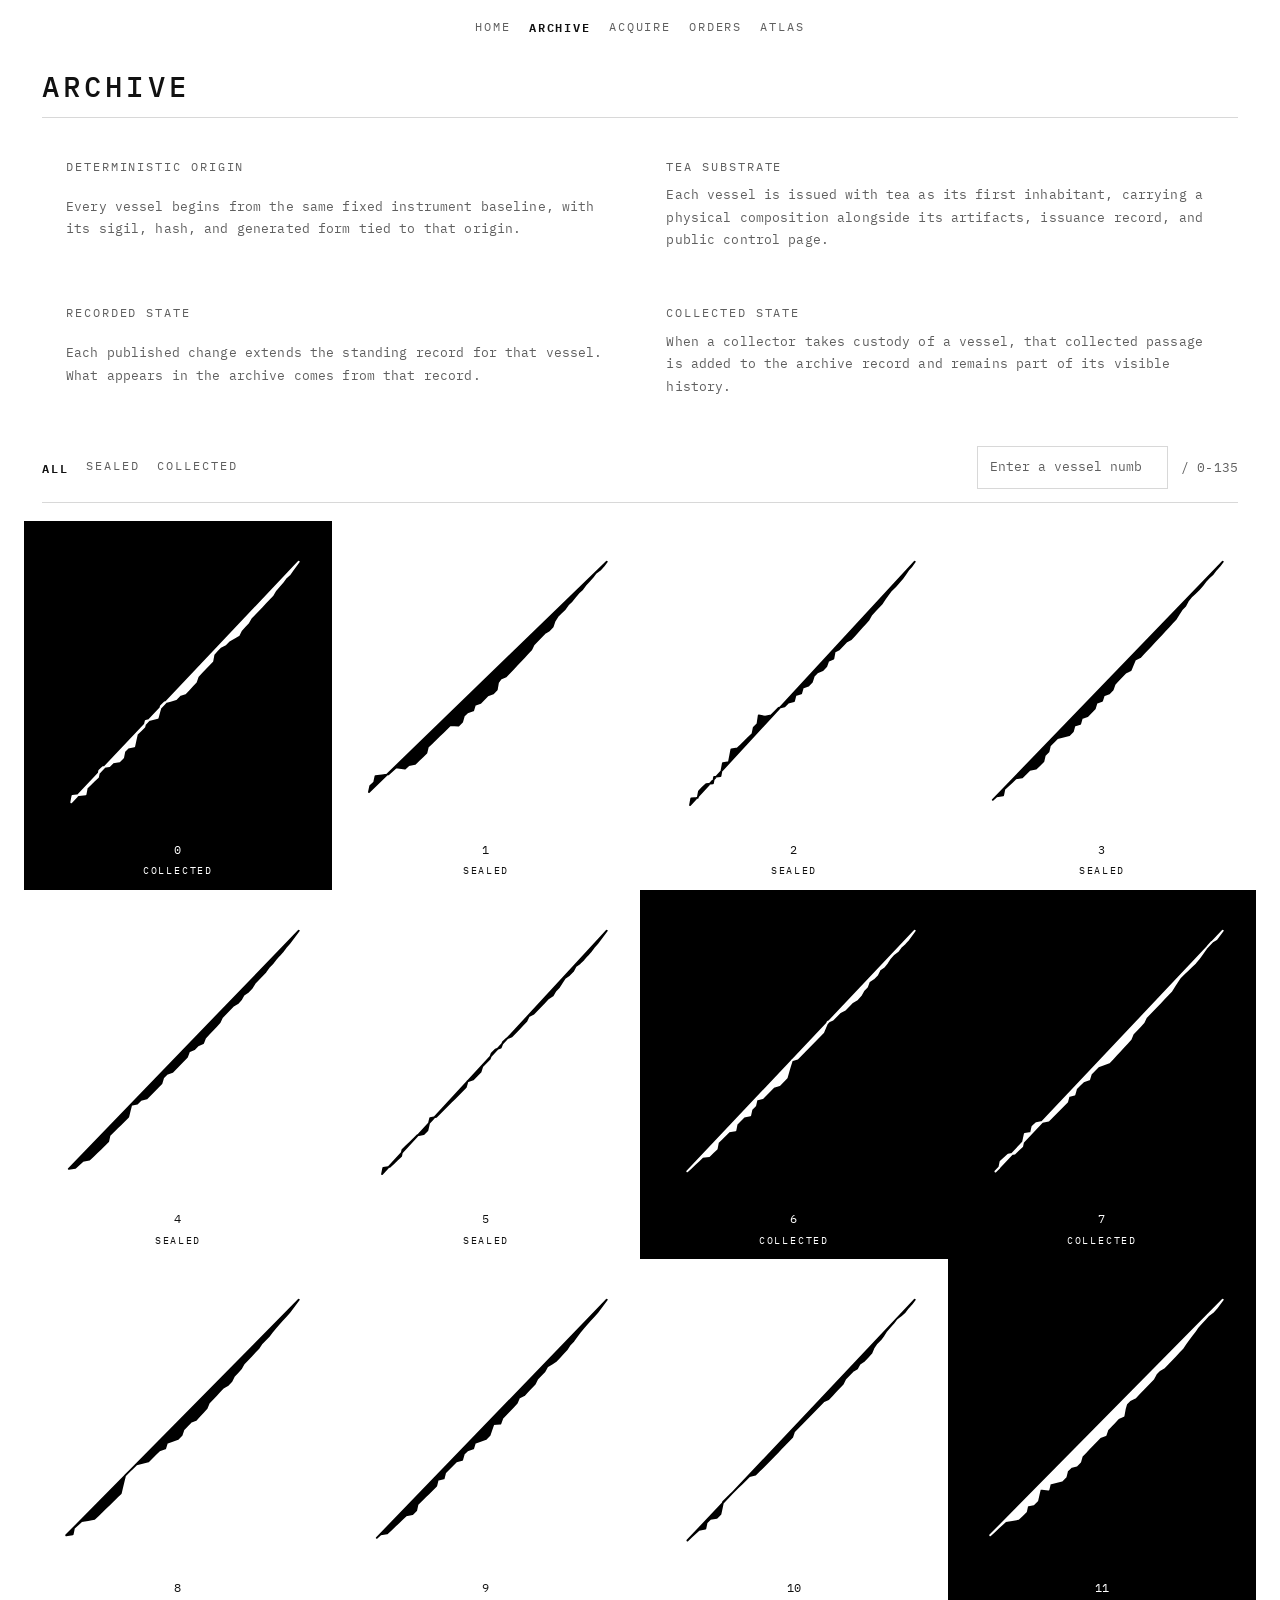
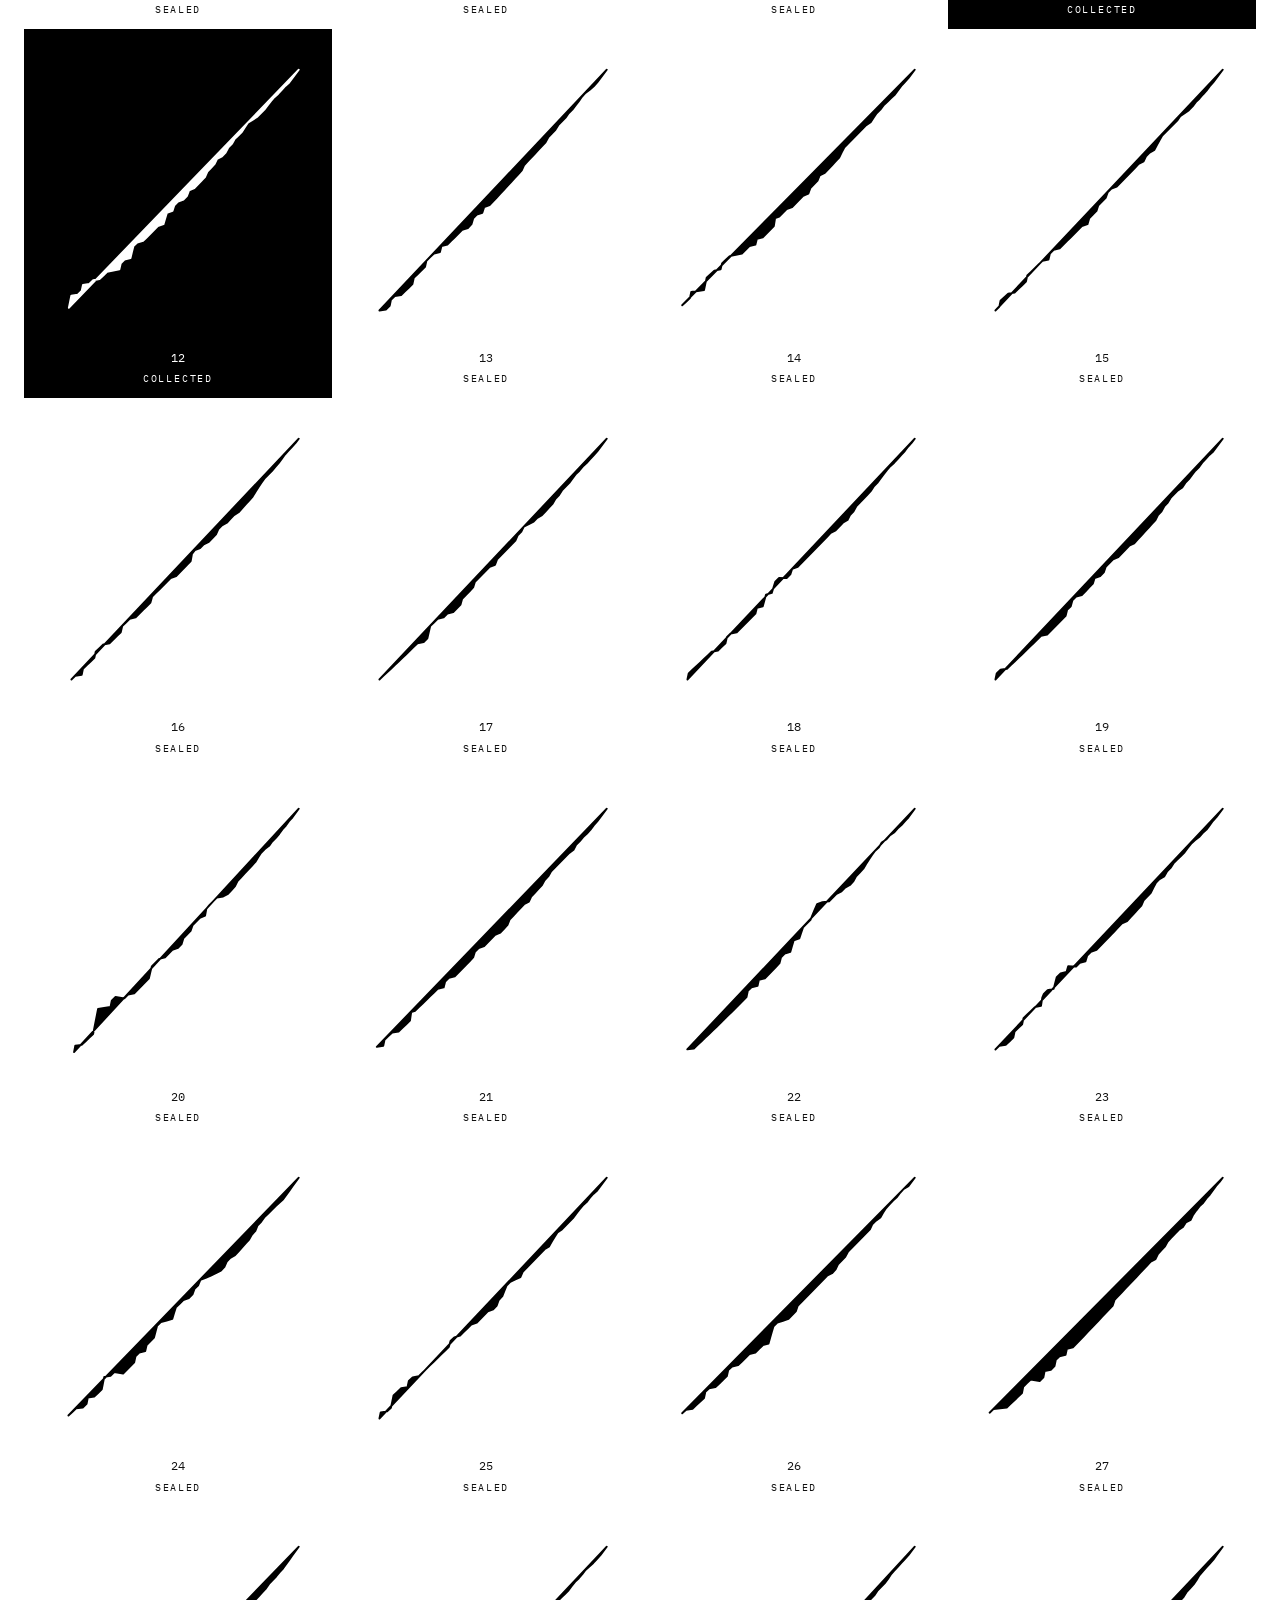
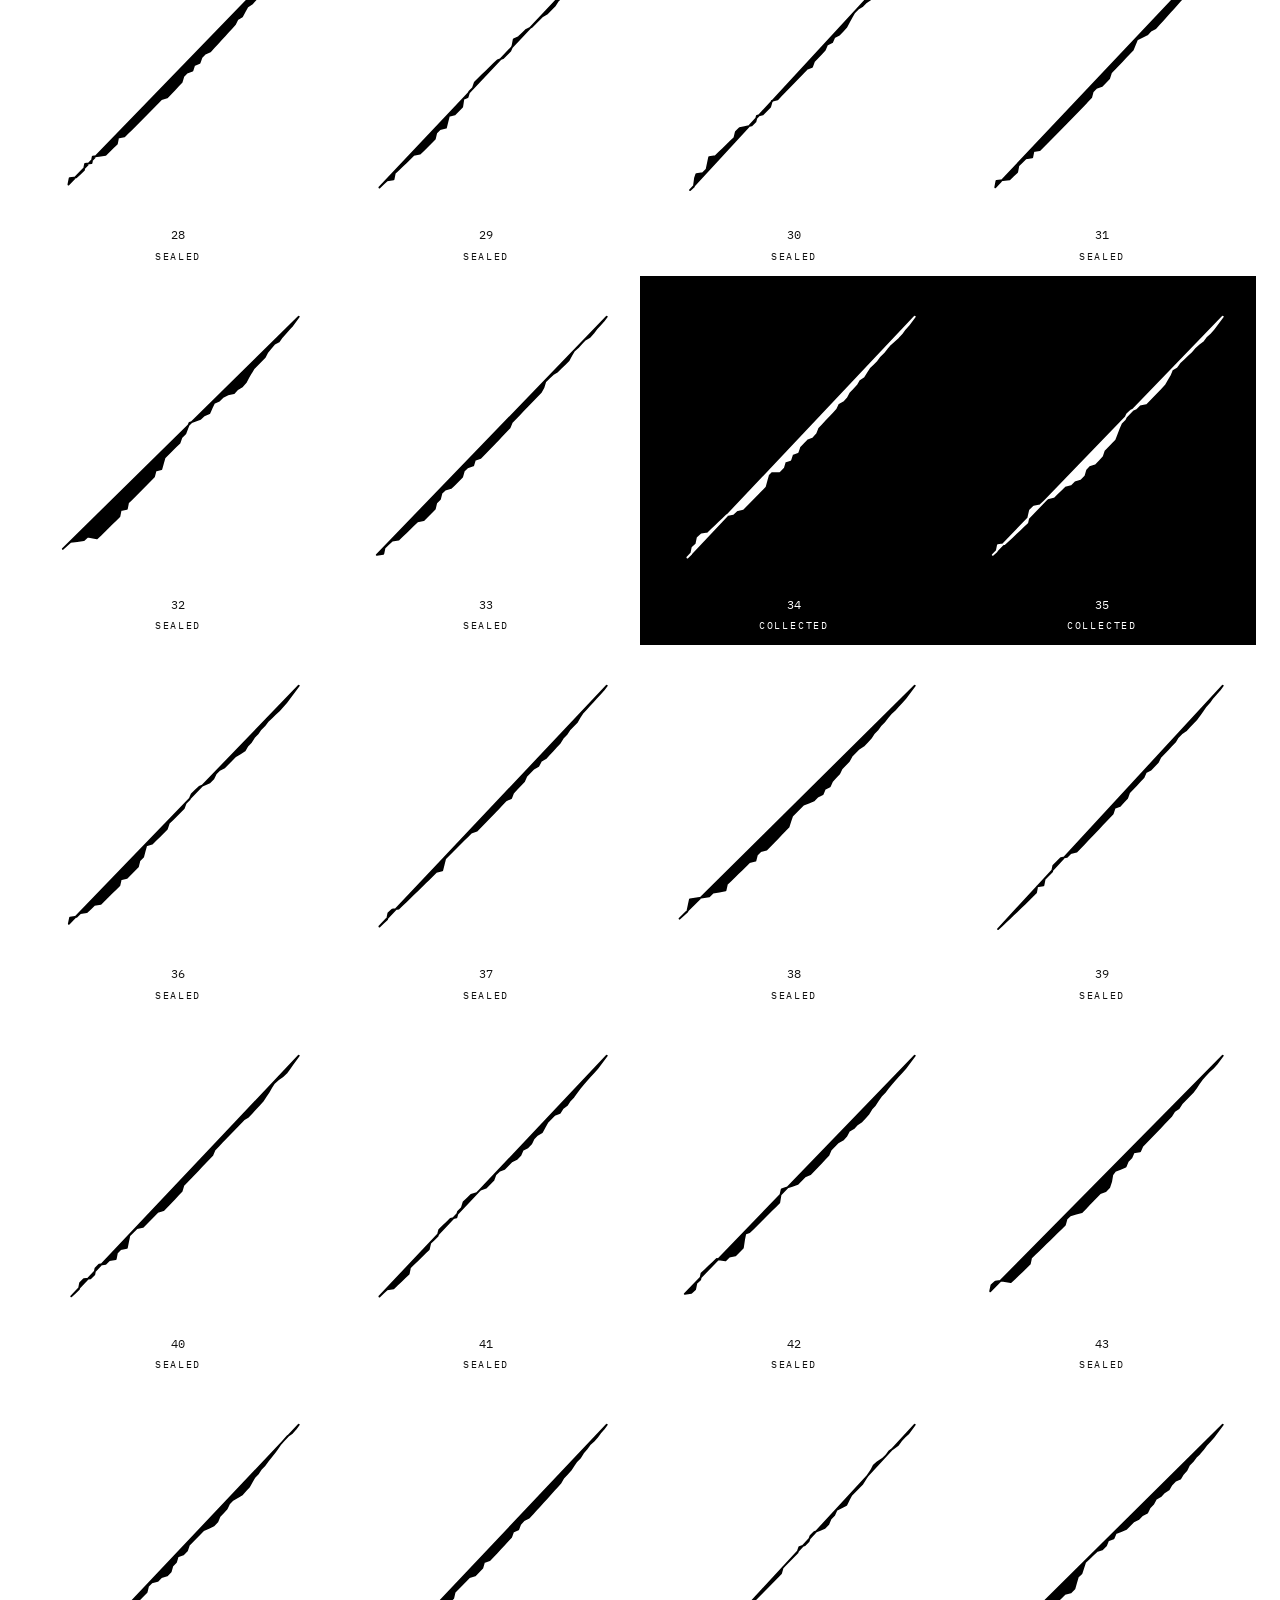
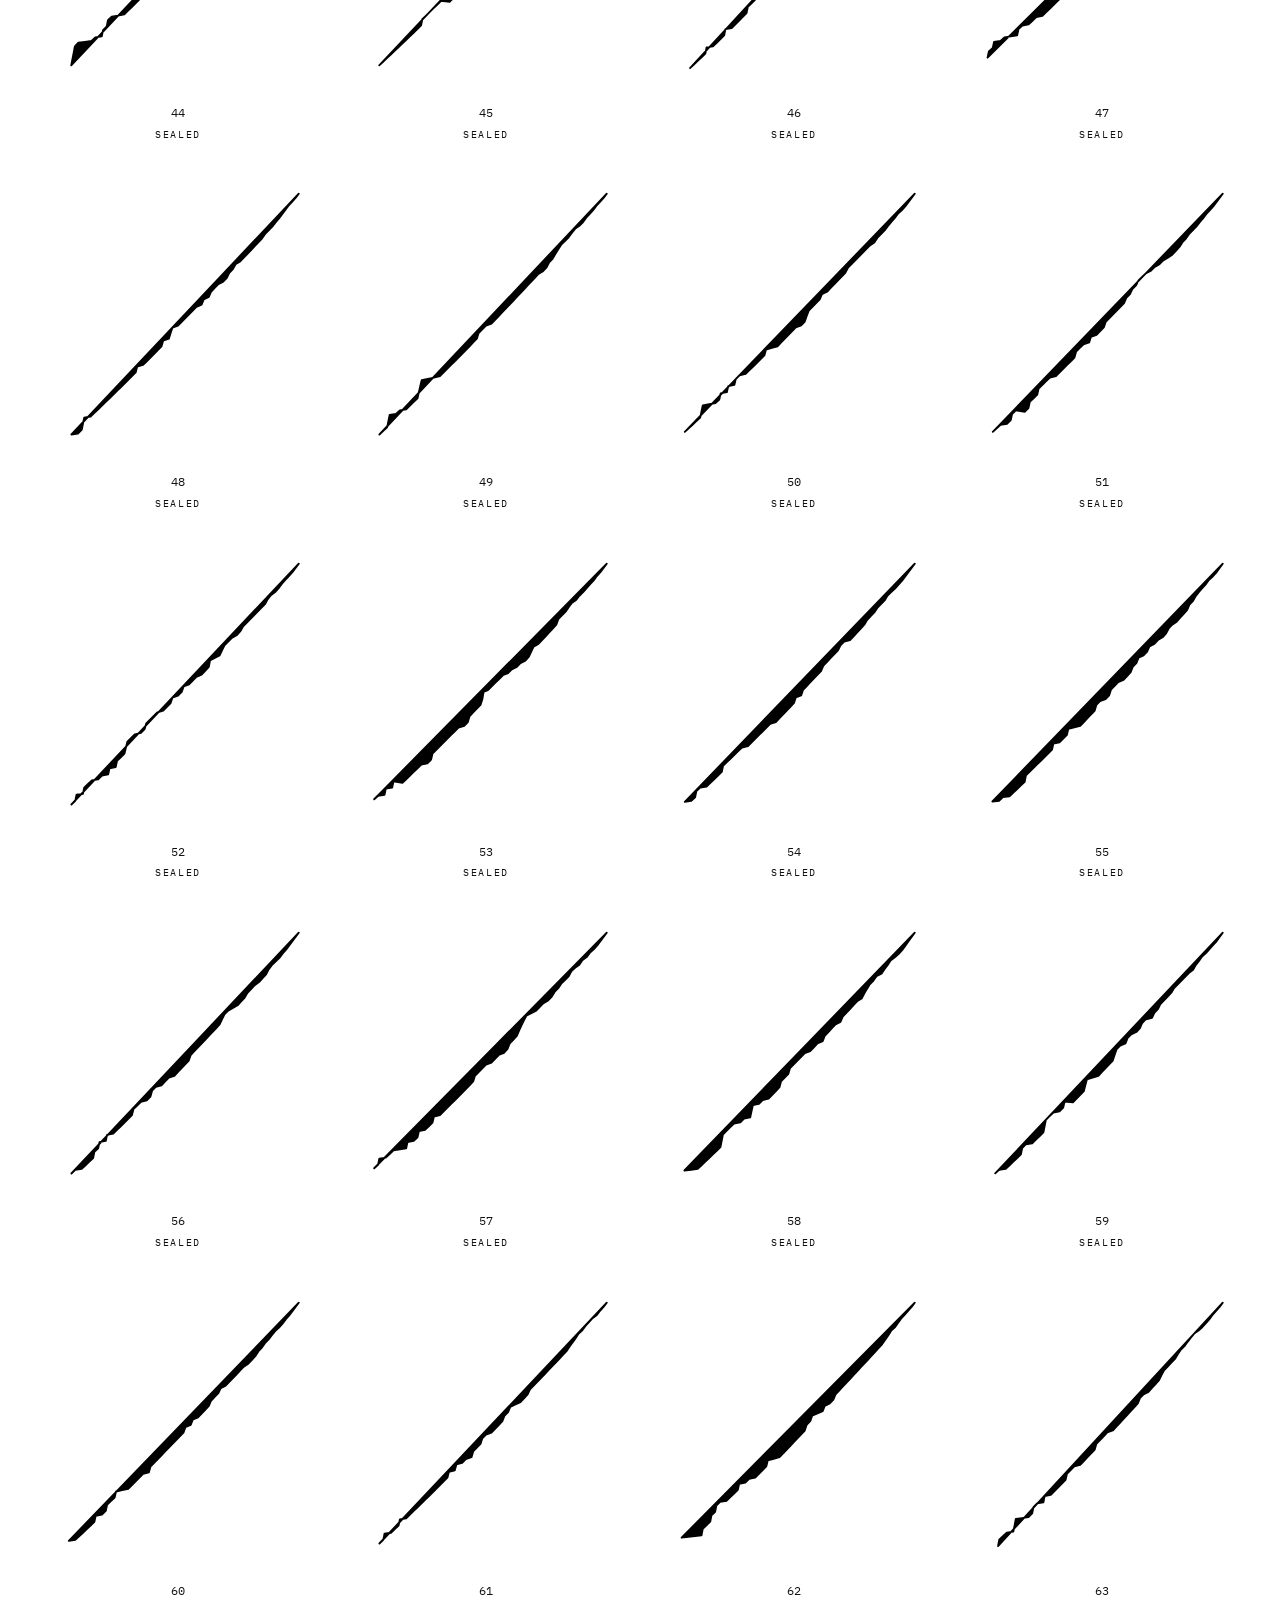
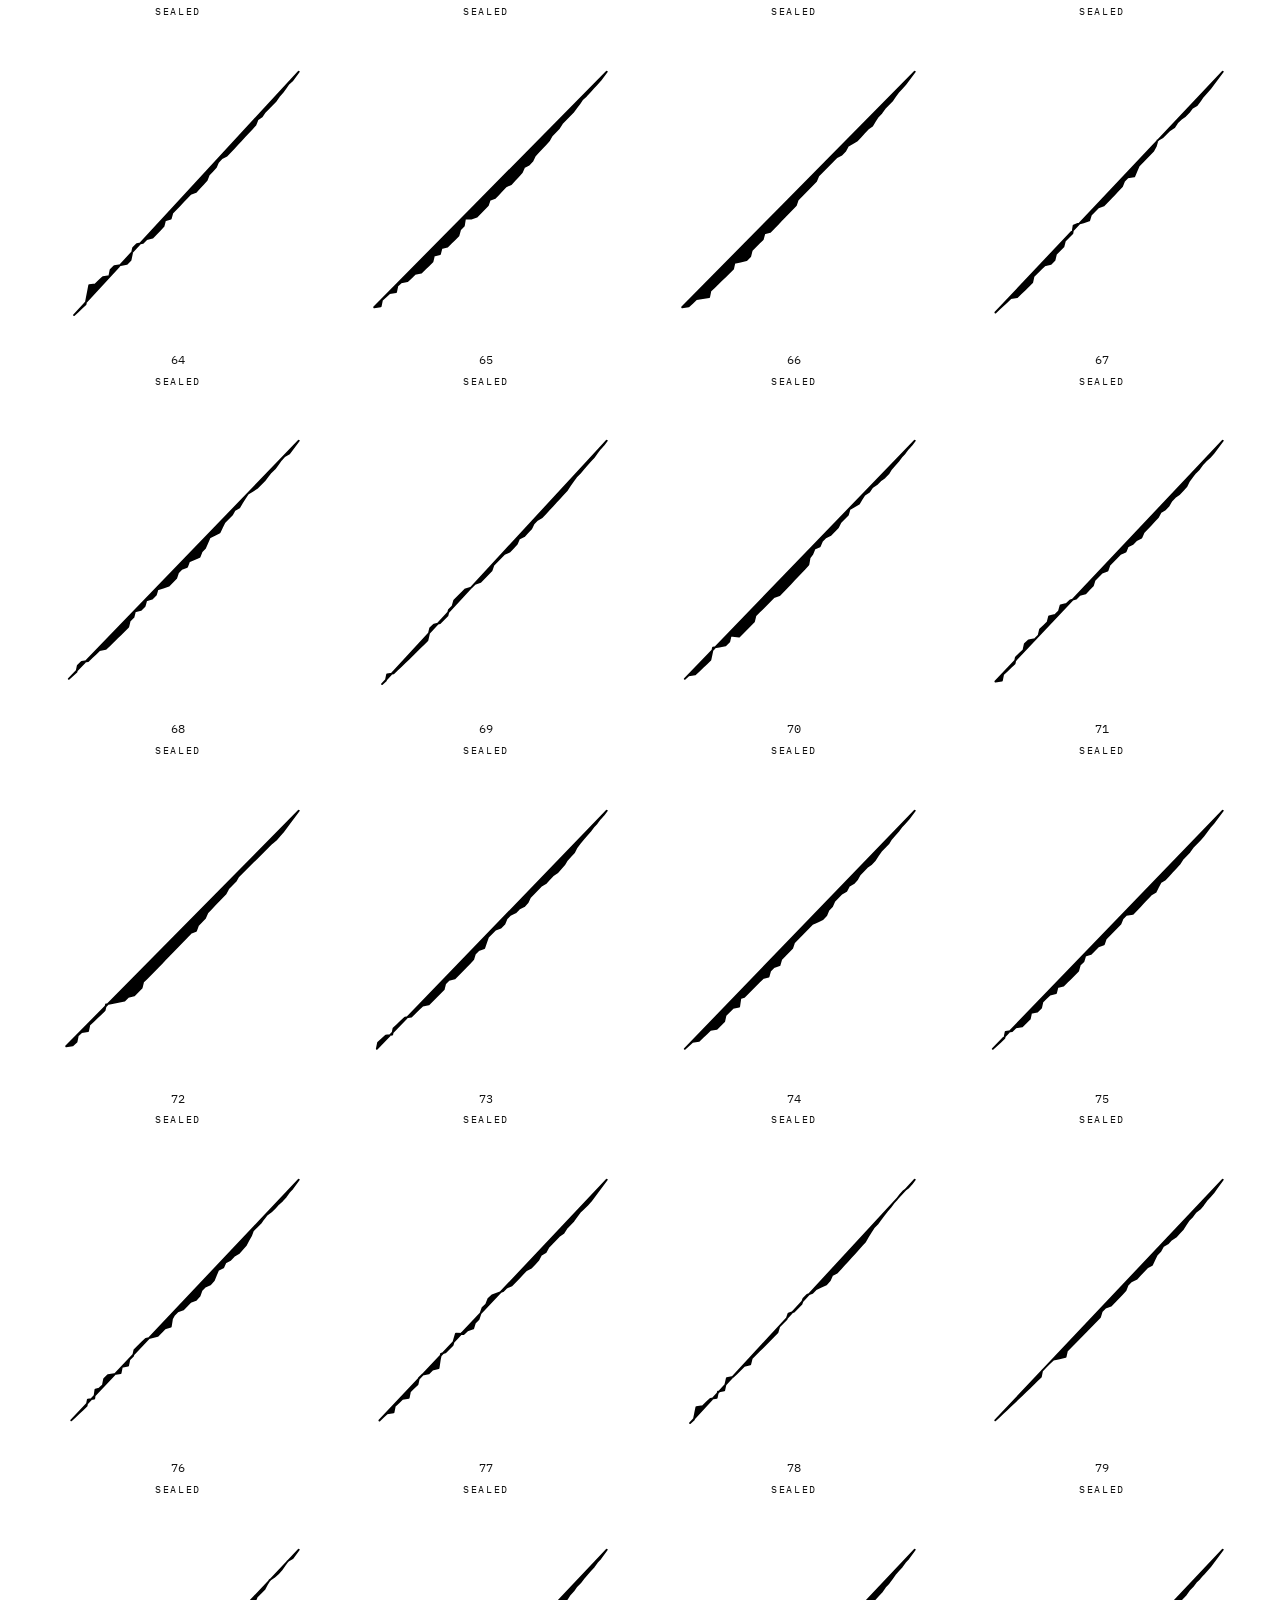
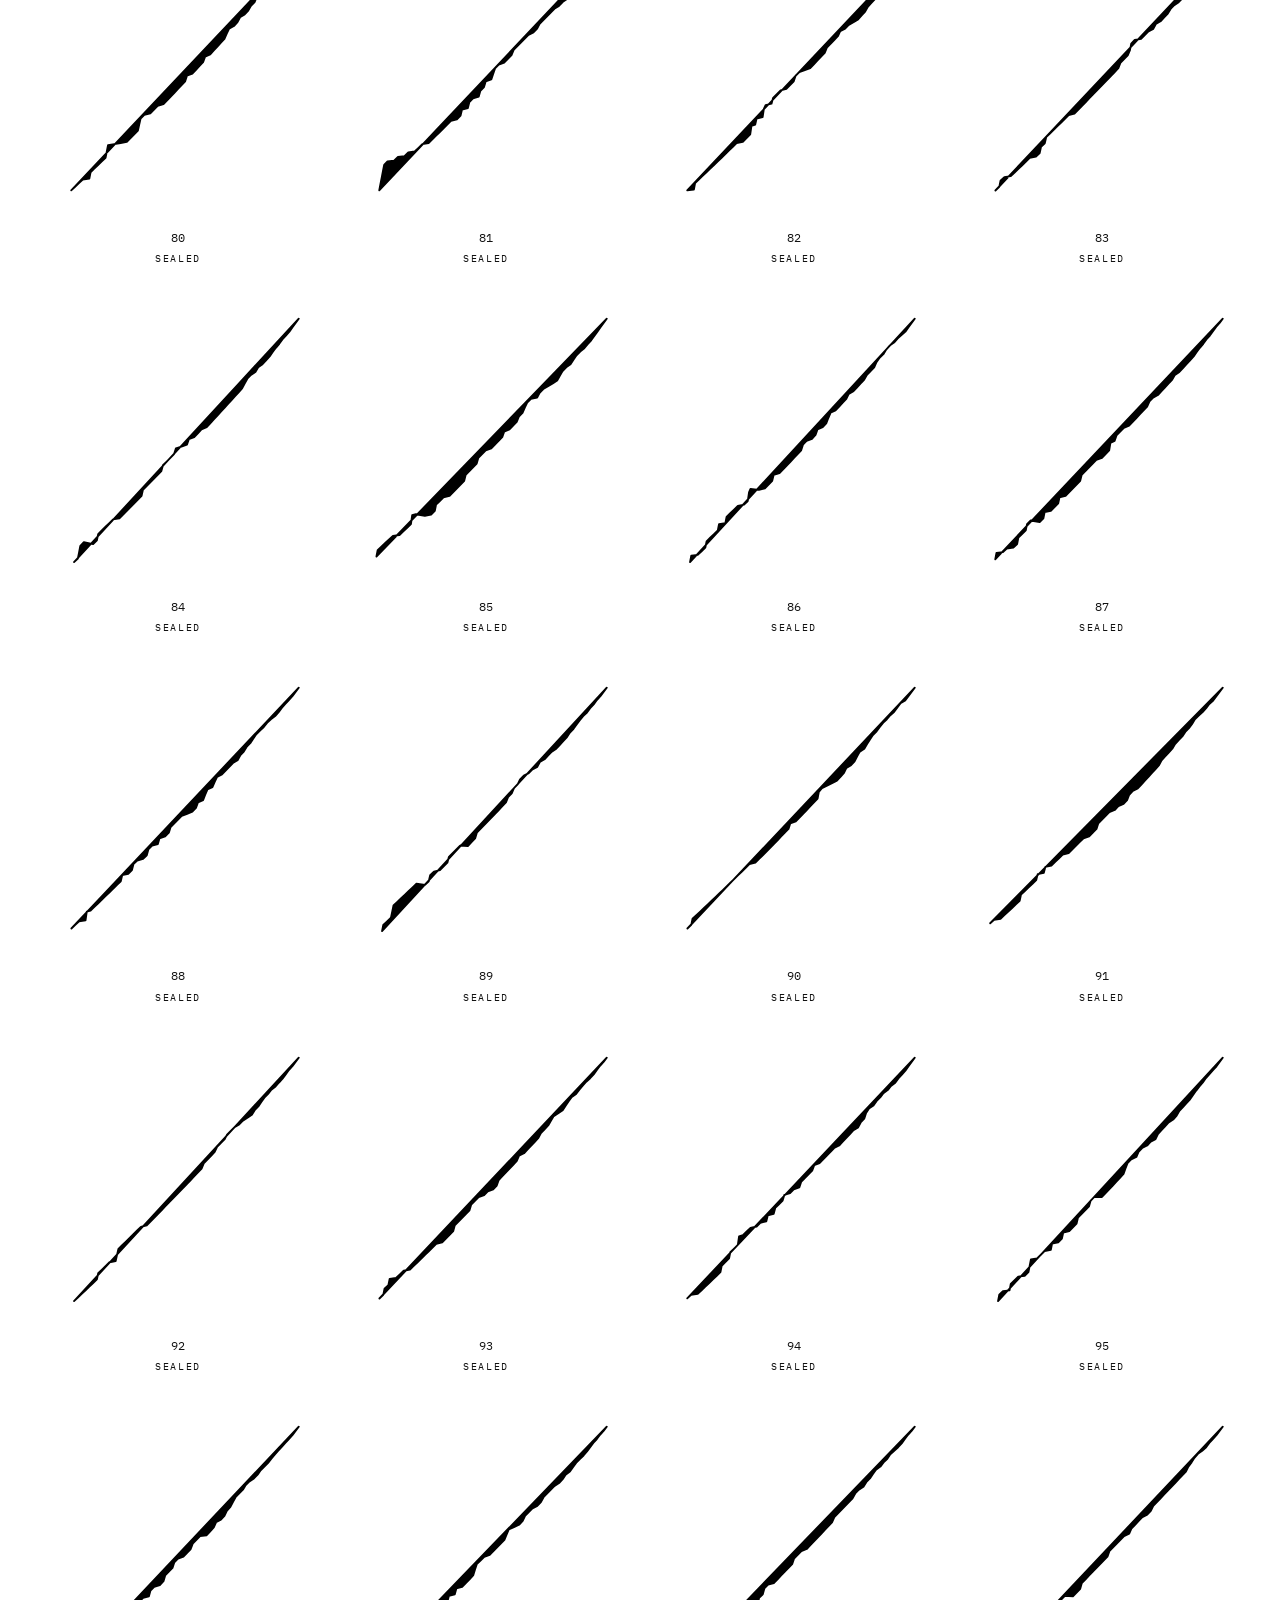
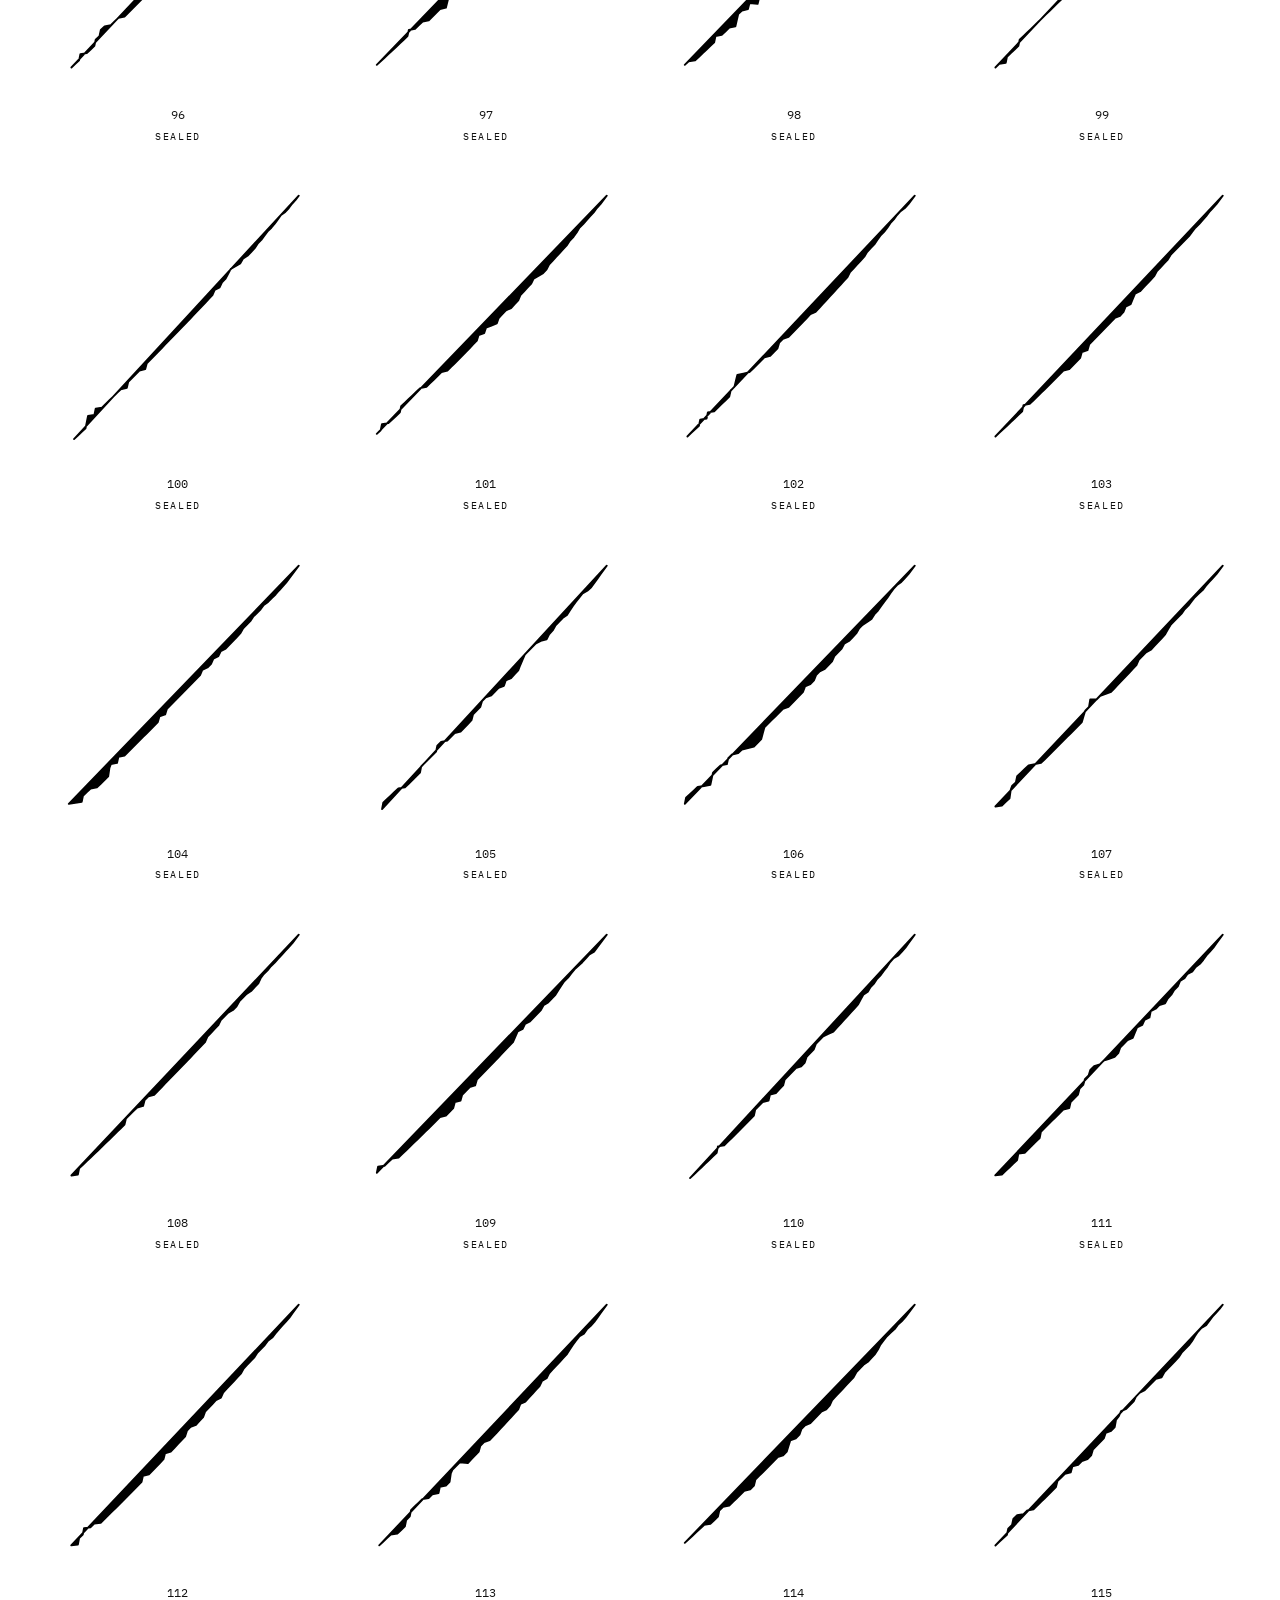
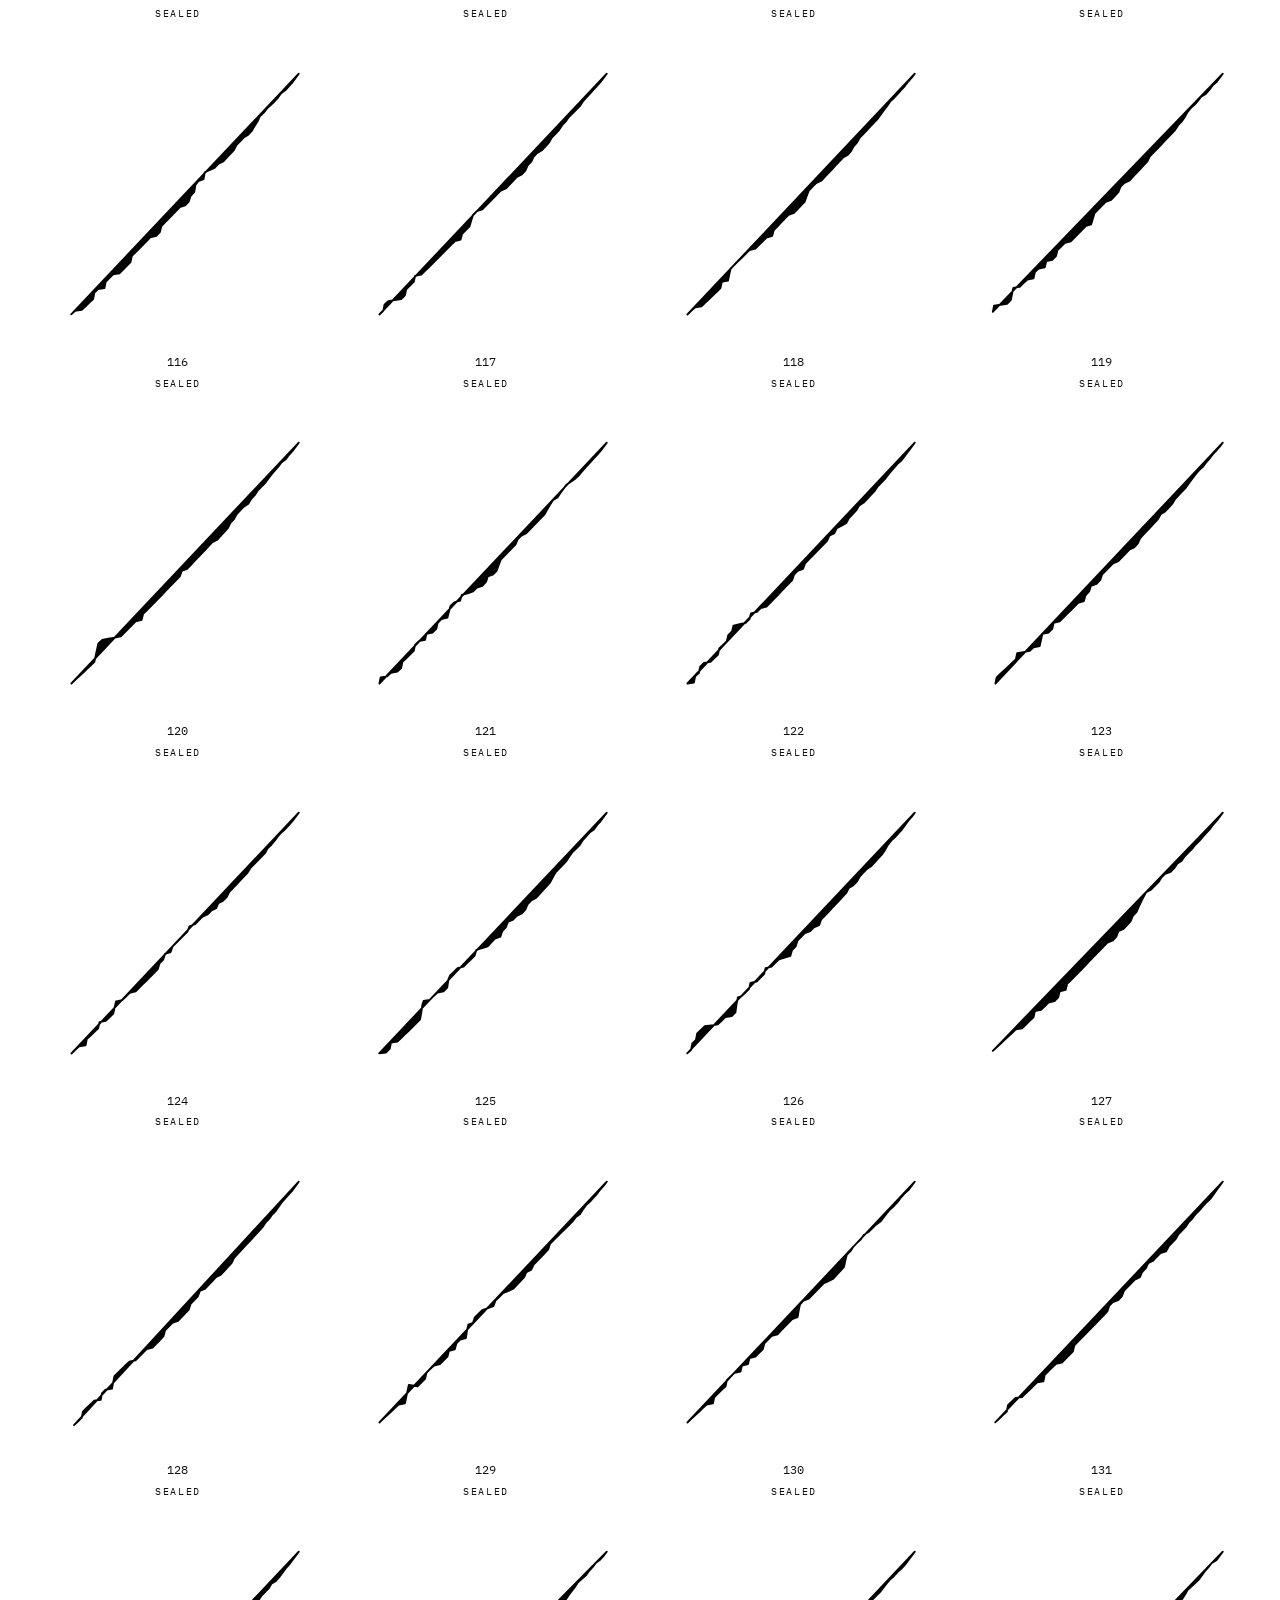
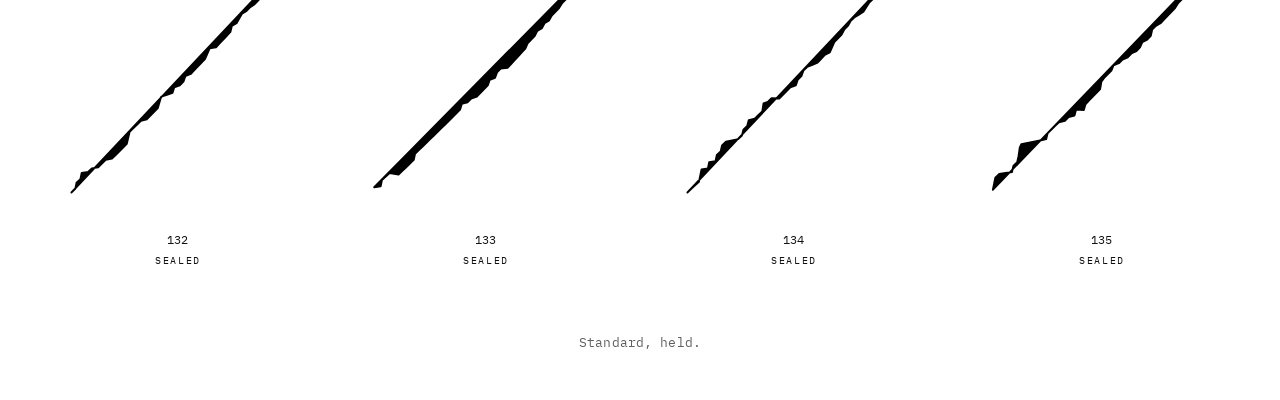
==== commit efe7d944: "Publish site from private source" ====
--- a/archive.html
+++ b/archive.html
@@ -64,19 +64,19 @@
         <div class="archive-guide-grid">
           <article class="archive-guide-item">
             <h3>Deterministic Origin</h3>
-            <p>Every unit begins from the same fixed instrument baseline, with its sigil, hash, and generated form tied to that origin.</p>
+            <p>Every vessel begins from the same fixed instrument baseline, with its sigil, hash, and generated form tied to that origin.</p>
           </article>
           <article class="archive-guide-item">
             <h3>Tea Substrate</h3>
-            <p>Each unit is issued with tea as its substrate, carrying a physical composition alongside its artifacts, issuance record, and public control page.</p>
+            <p>Each vessel is issued with tea as its first inhabitant, carrying a physical composition alongside its artifacts, issuance record, and public control page.</p>
           </article>
           <article class="archive-guide-item">
             <h3>Recorded State</h3>
-            <p>Each published change extends the standing record for that unit. What appears in the archive comes from that record.</p>
+            <p>Each published change extends the standing record for that vessel. What appears in the archive comes from that record.</p>
           </article>
           <article class="archive-guide-item">
             <h3>Collected State</h3>
-            <p>When a collector takes custody of a unit, that collected passage is added to the archive record and remains part of its visible history.</p>
+            <p>When a collector takes custody of a vessel, that collected passage is added to the archive record and remains part of its visible history.</p>
           </article>
         </div>
       </section>
@@ -90,7 +90,7 @@
         </div>
         <div class="archive-search-row">
           <label class="archive-search" for="unit-search">
-            <input id="unit-search" name="unit-search" type="search" inputmode="numeric" placeholder="Enter a unit number" autocomplete="off">
+            <input id="unit-search" name="unit-search" type="search" inputmode="numeric" placeholder="Enter a vessel number" autocomplete="off">
           </label>
           <p class="archive-count" id="unit-count">/ 0-135</p>
         </div>
@@ -150,7 +150,7 @@
         gallery.innerHTML = '';
 
         if (!filteredUnits.length) {
-          gallery.innerHTML = '<p class="gallery-empty muted">No units match the active filters.</p>';
+          gallery.innerHTML = '<p class="gallery-empty muted">No vessels match the active filters.</p>';
           return;
         }
 
@@ -177,7 +177,7 @@
           img.width = 180;
           img.height = 180;
           img.src = `output/${unitID}/sigil.svg`;
-          img.alt = `Sigil for unit ${unitID}`;
+          img.alt = `Sigil for vessel ${unitID}`;
 
           const label = document.createElement('div');
           label.className = 'artifact-card-meta';
--- a/style.css
+++ b/style.css
@@ -2259,11 +2259,15 @@
 }
 
 .continuation-history-inline-line .code {
+  display: inline-block;
+  flex: 1 1 12rem;
   font-size: var(--step-1);
   line-height: 1.6;
+  max-width: 100%;
+  min-width: 0;
   white-space: normal;
   overflow-wrap: anywhere;
-  min-width: 0;
+  word-break: normal;
 }
 
 .code {
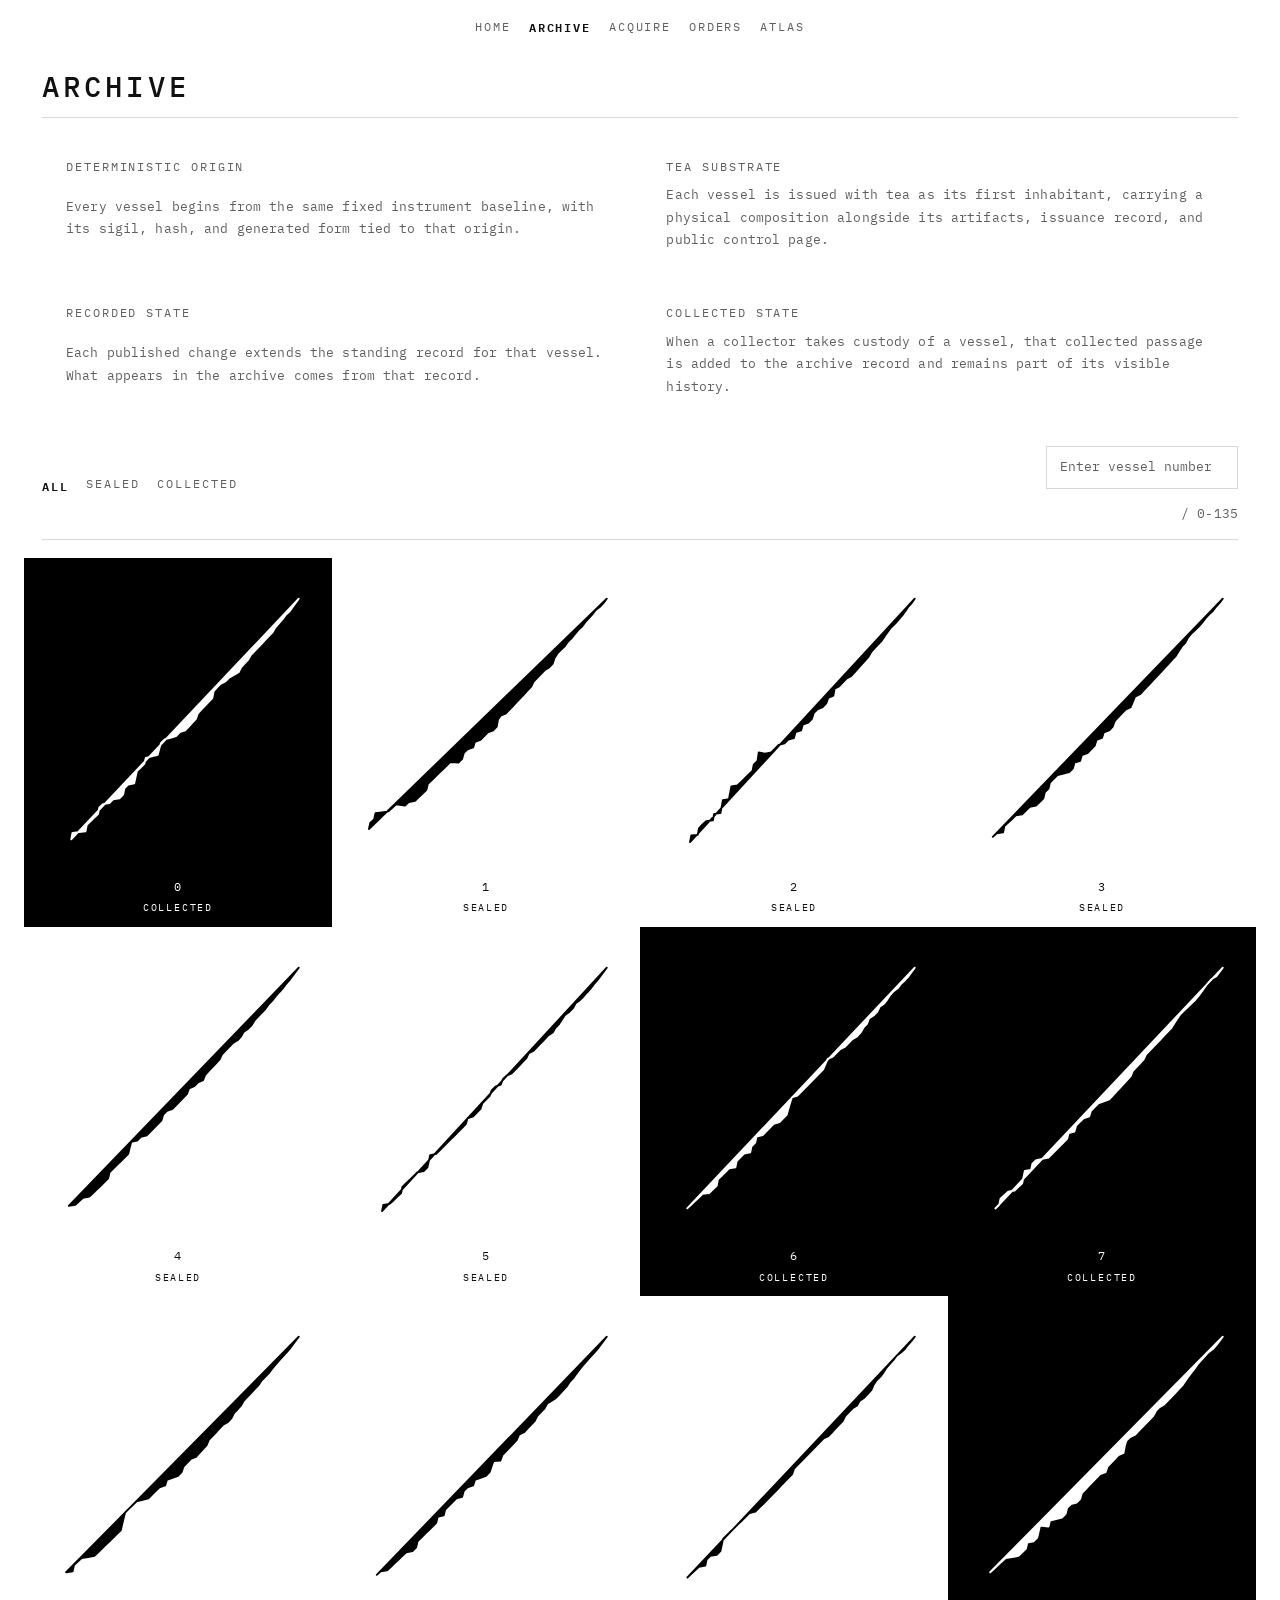
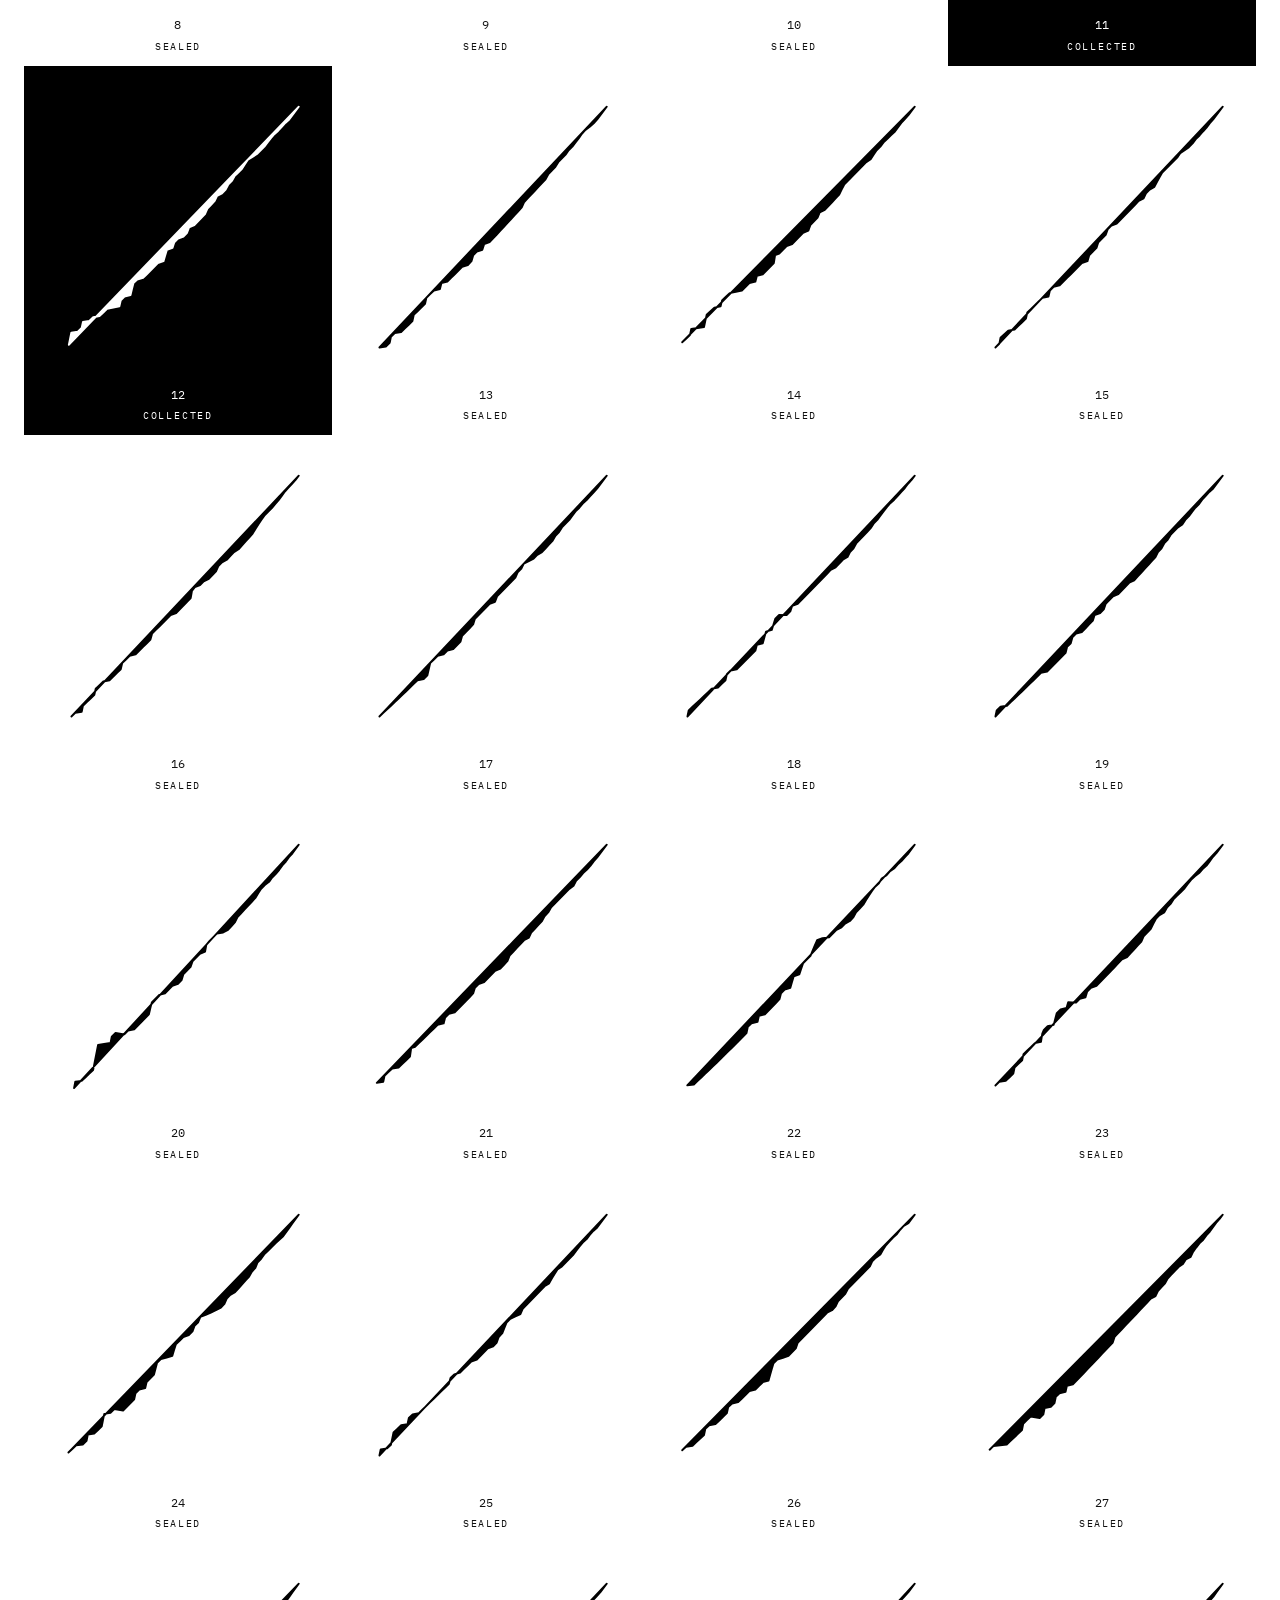
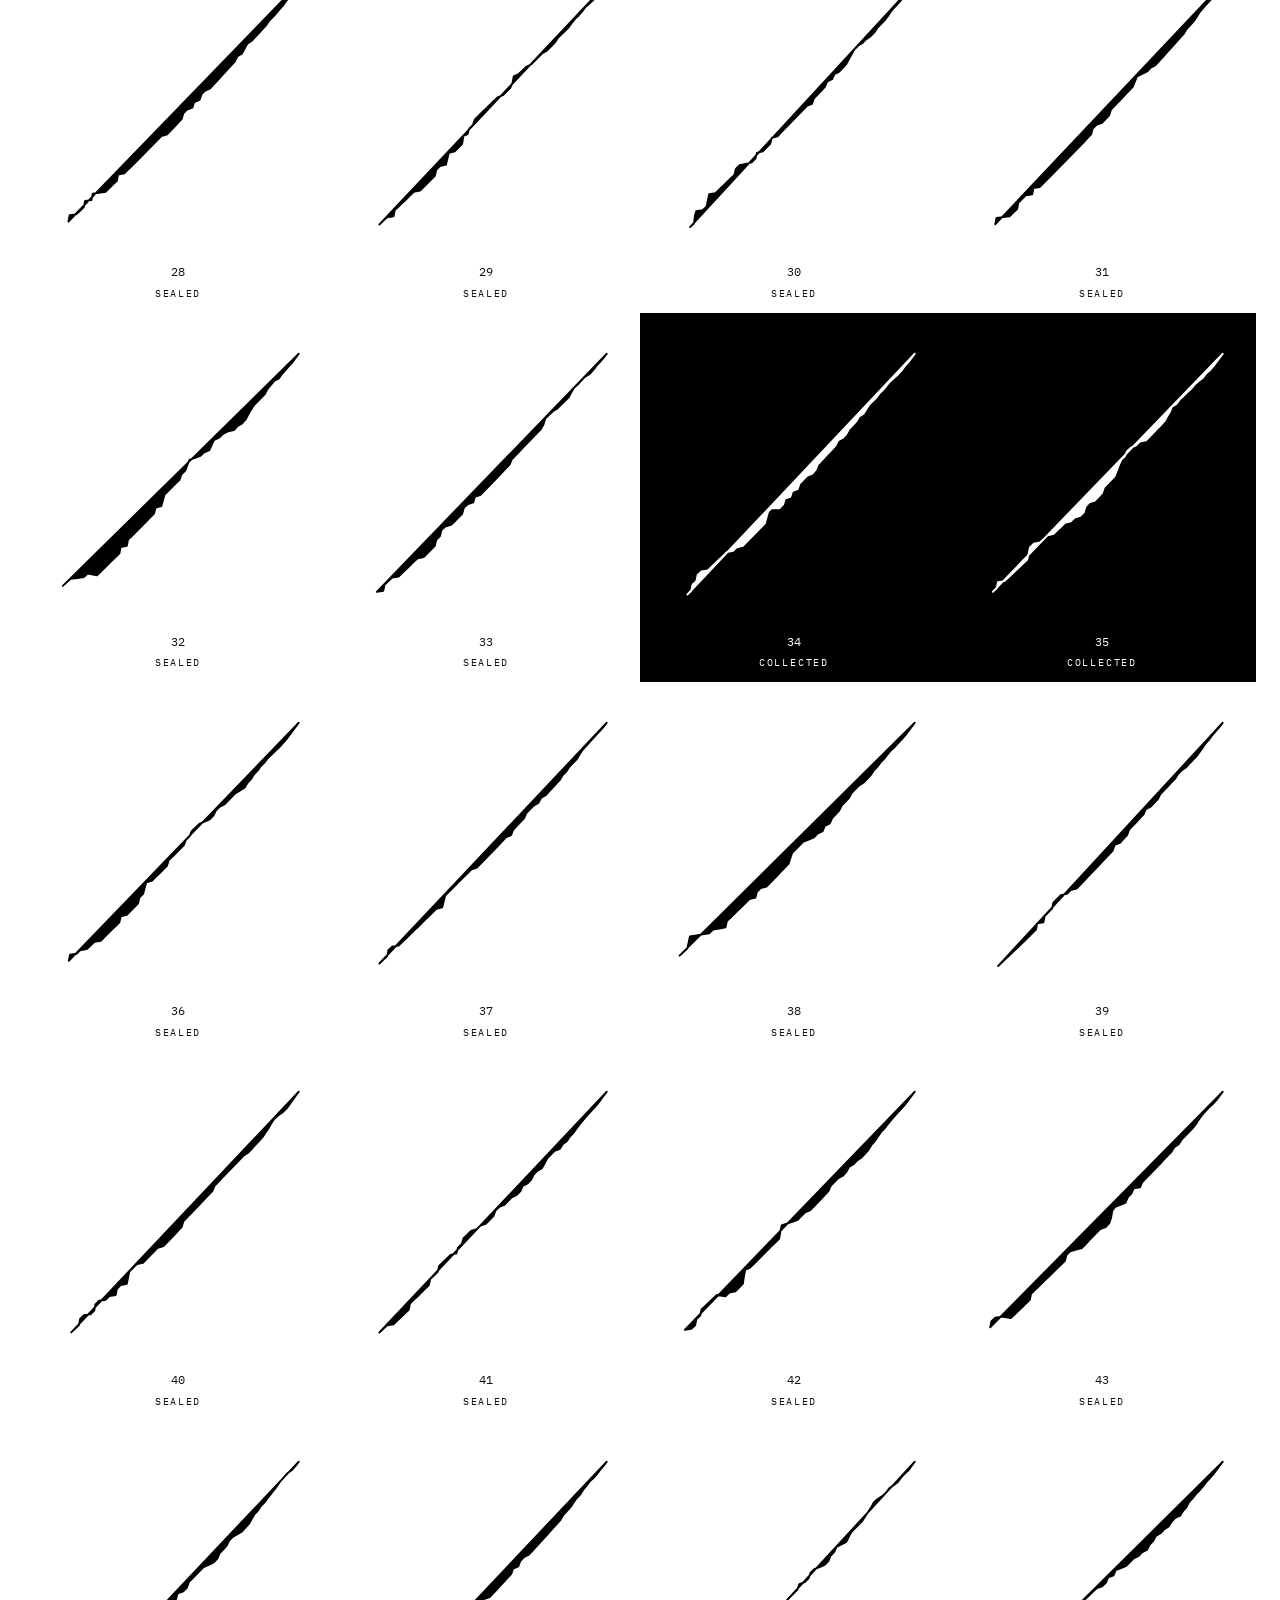
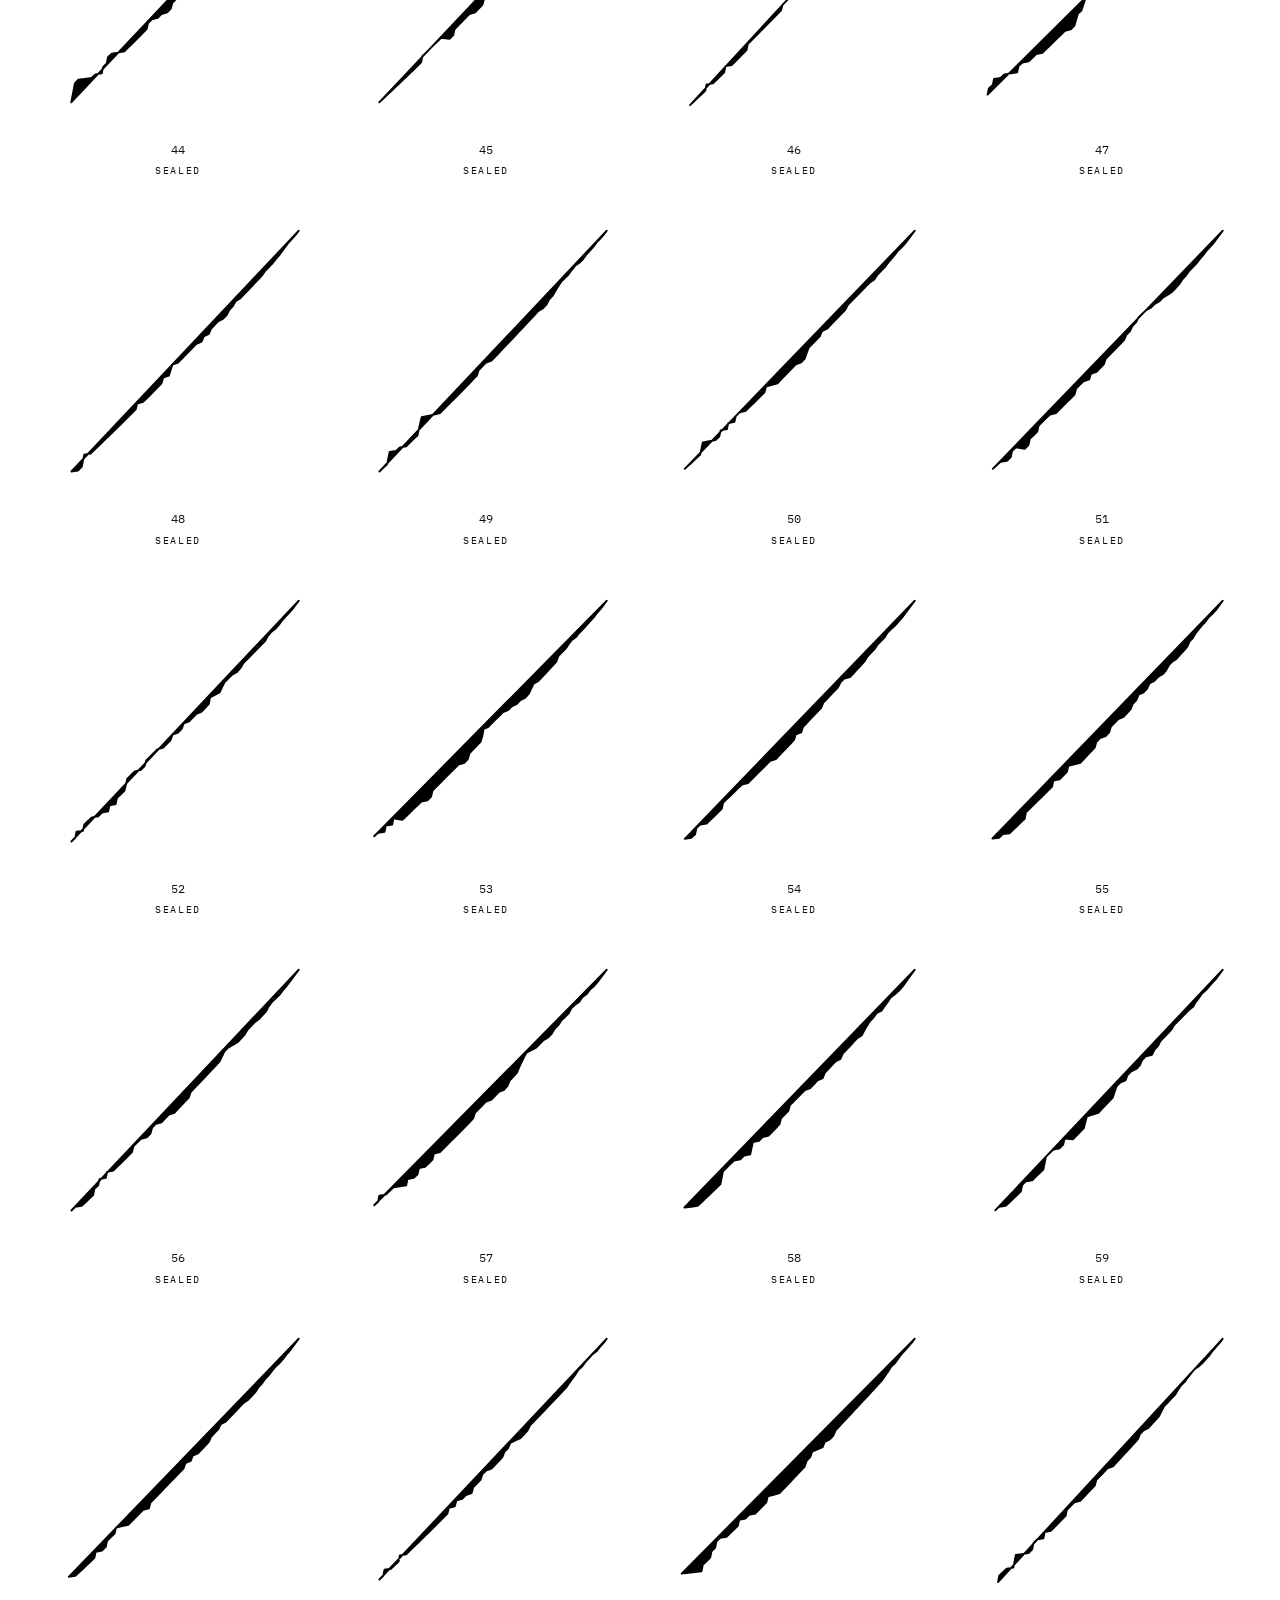
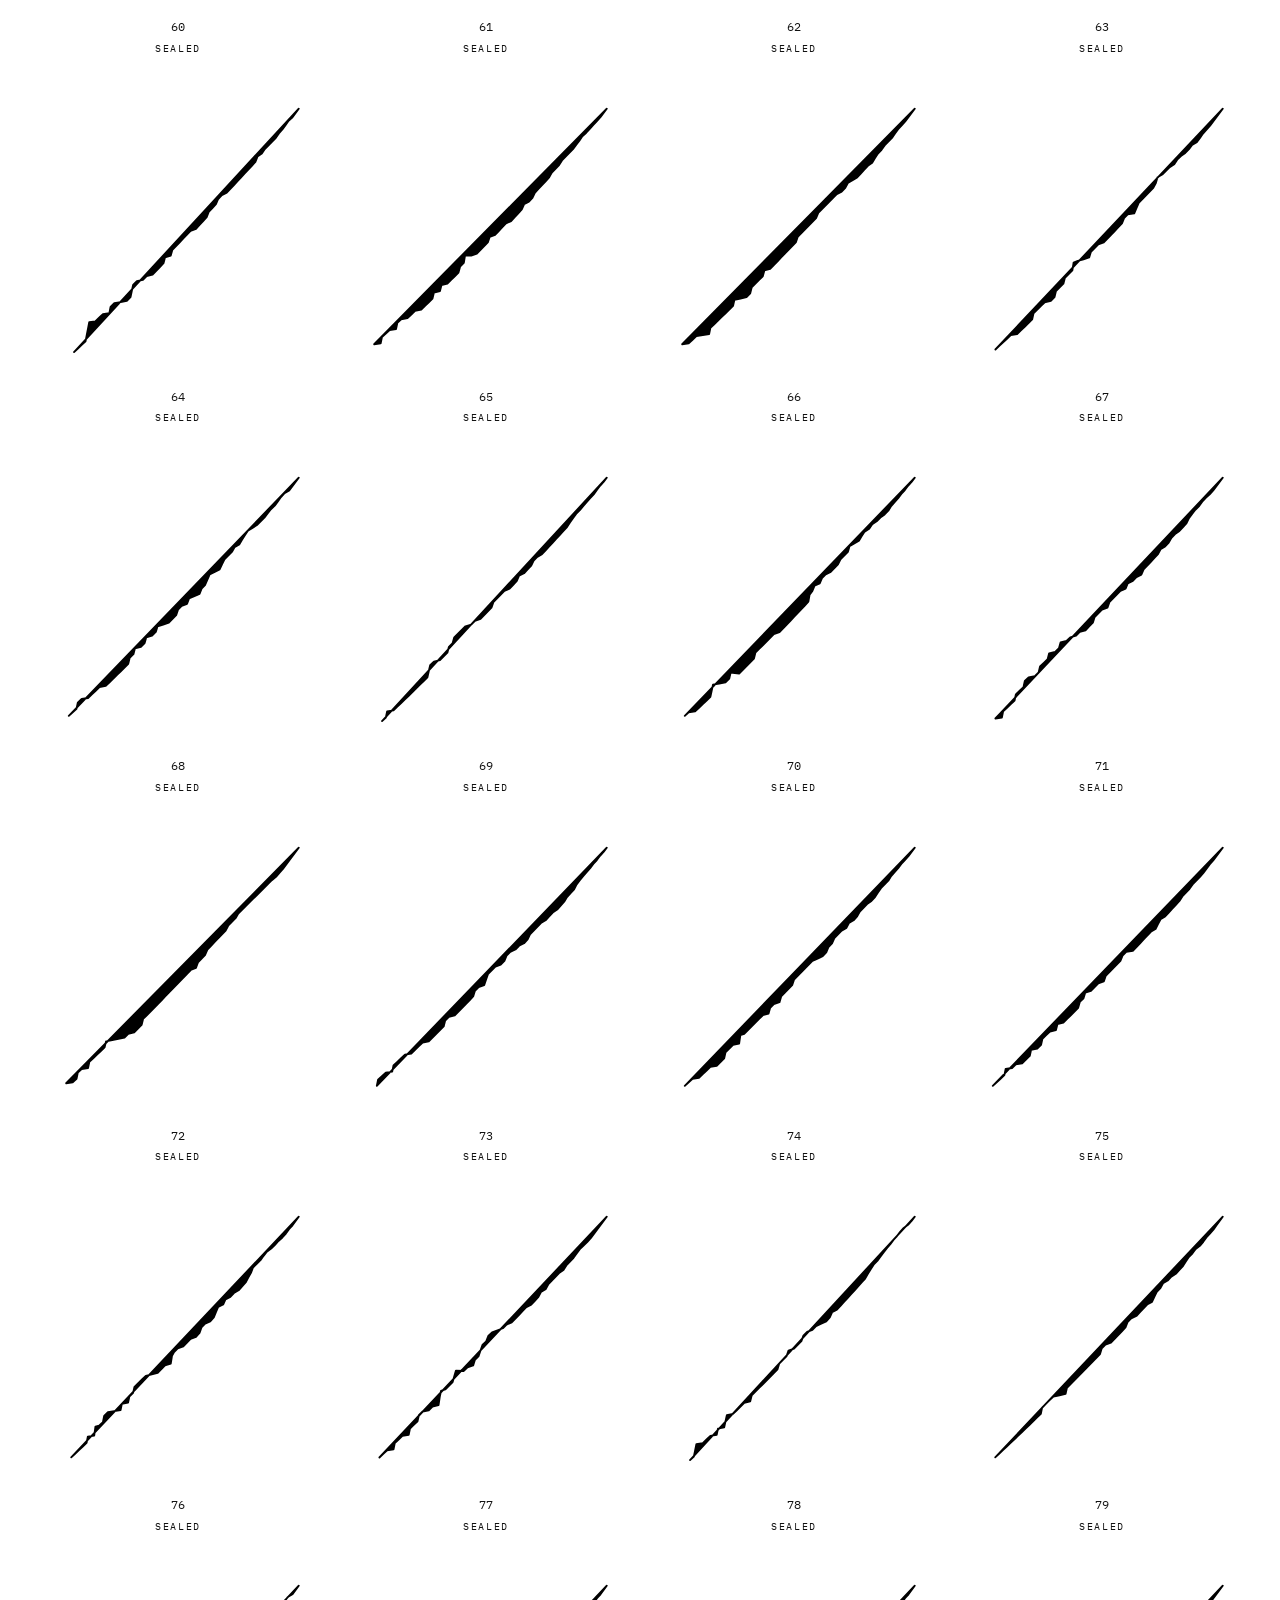
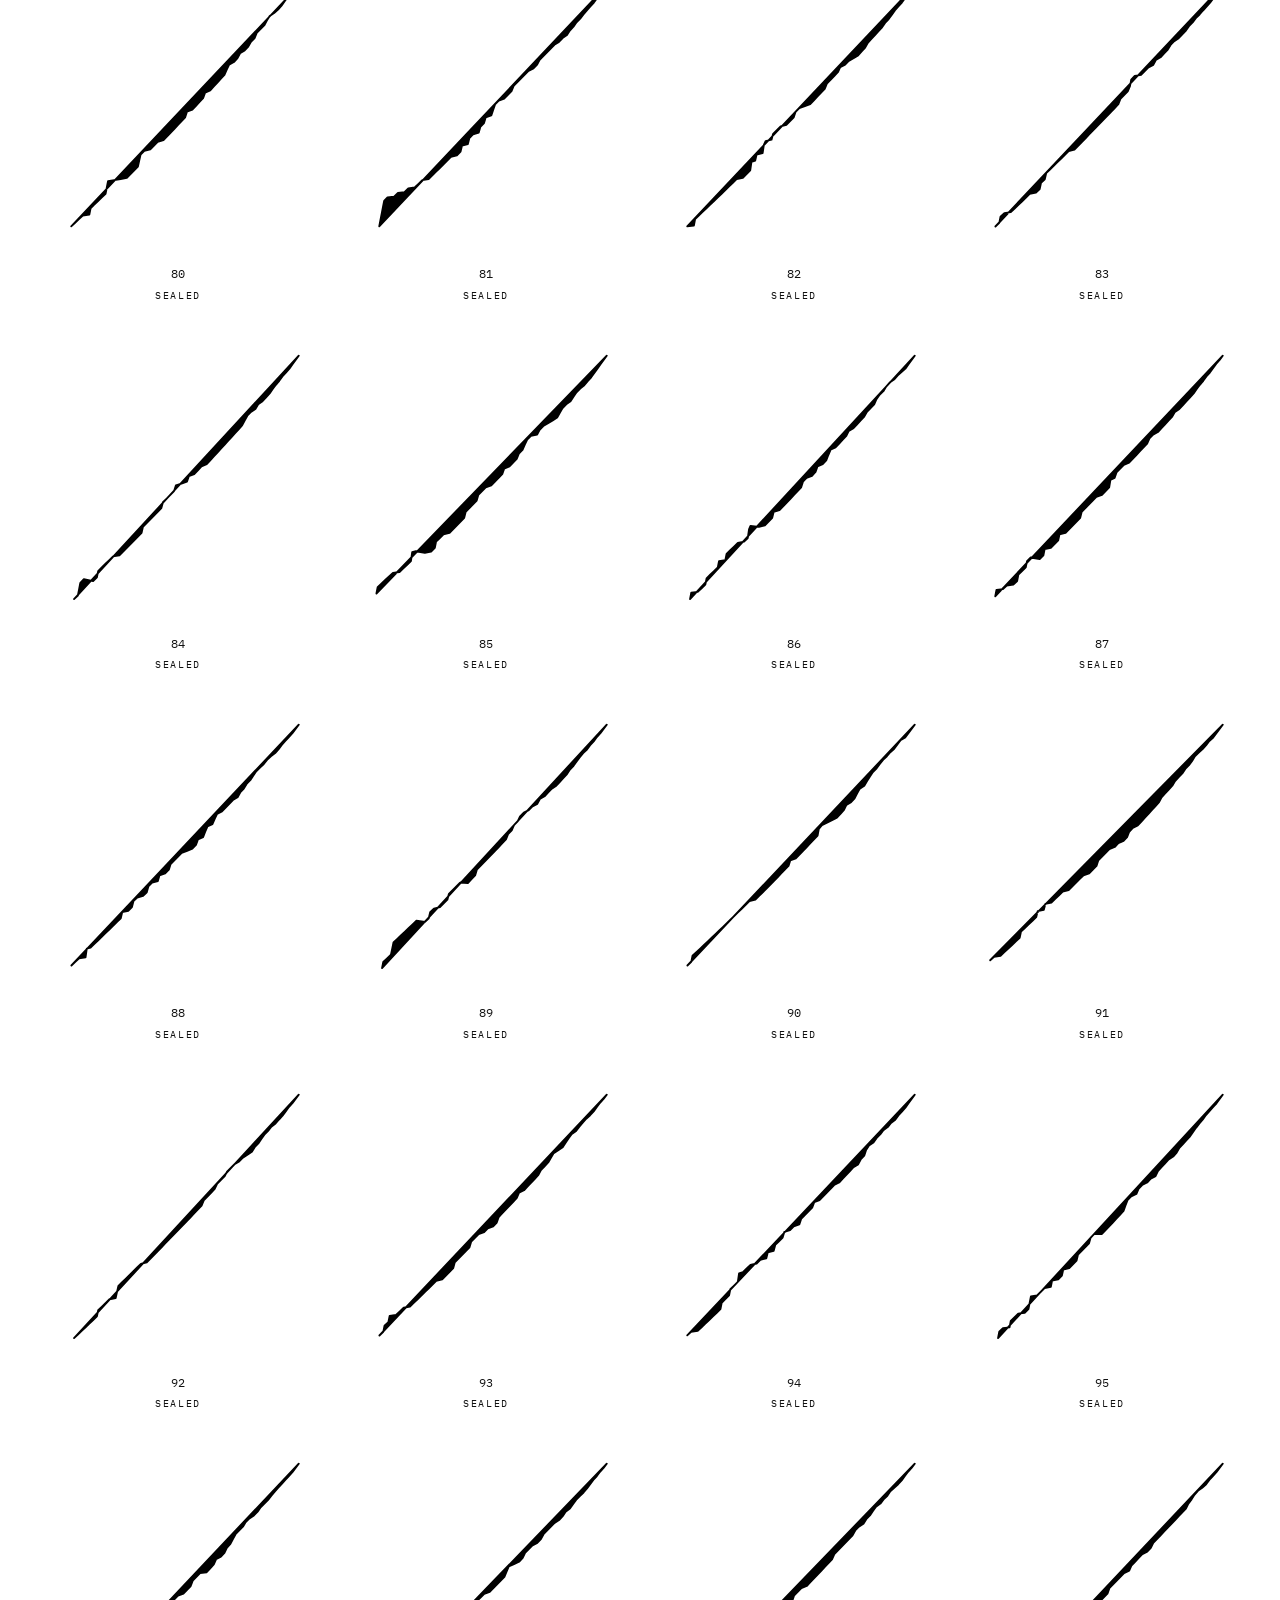
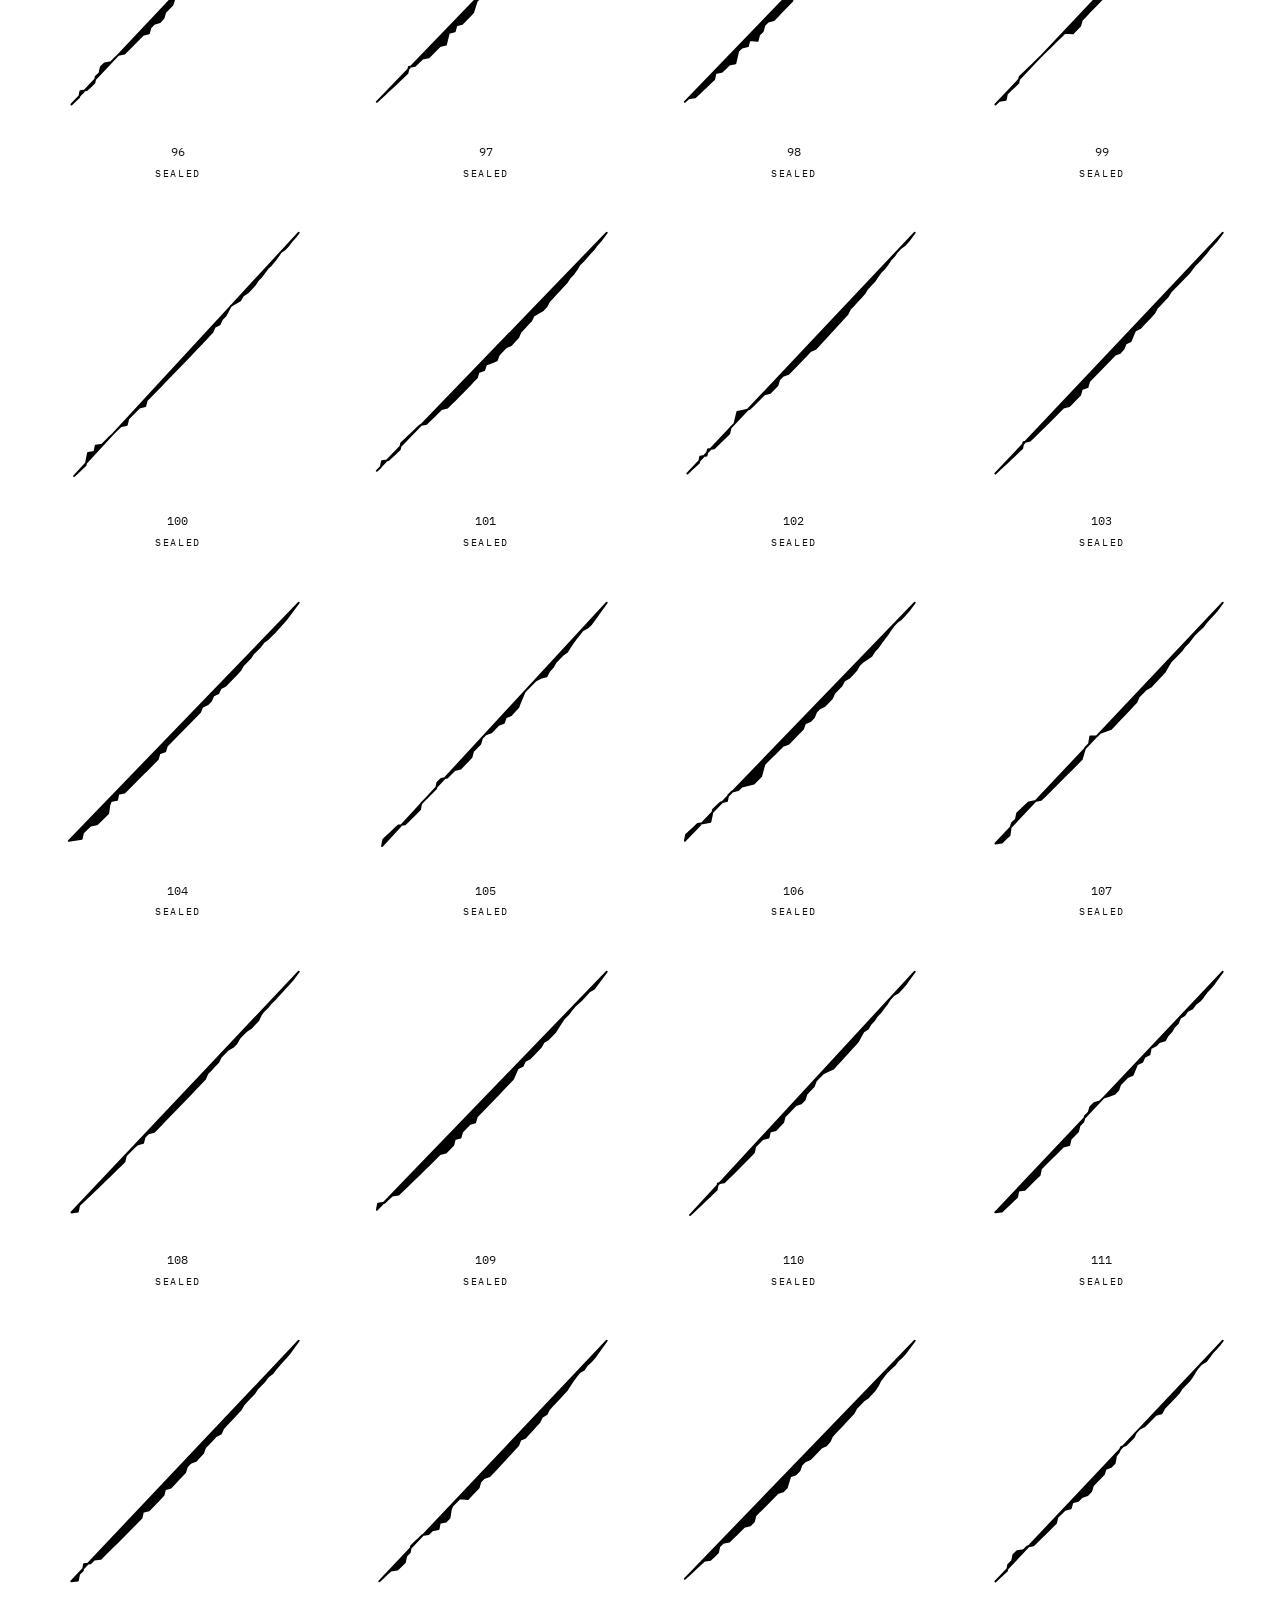
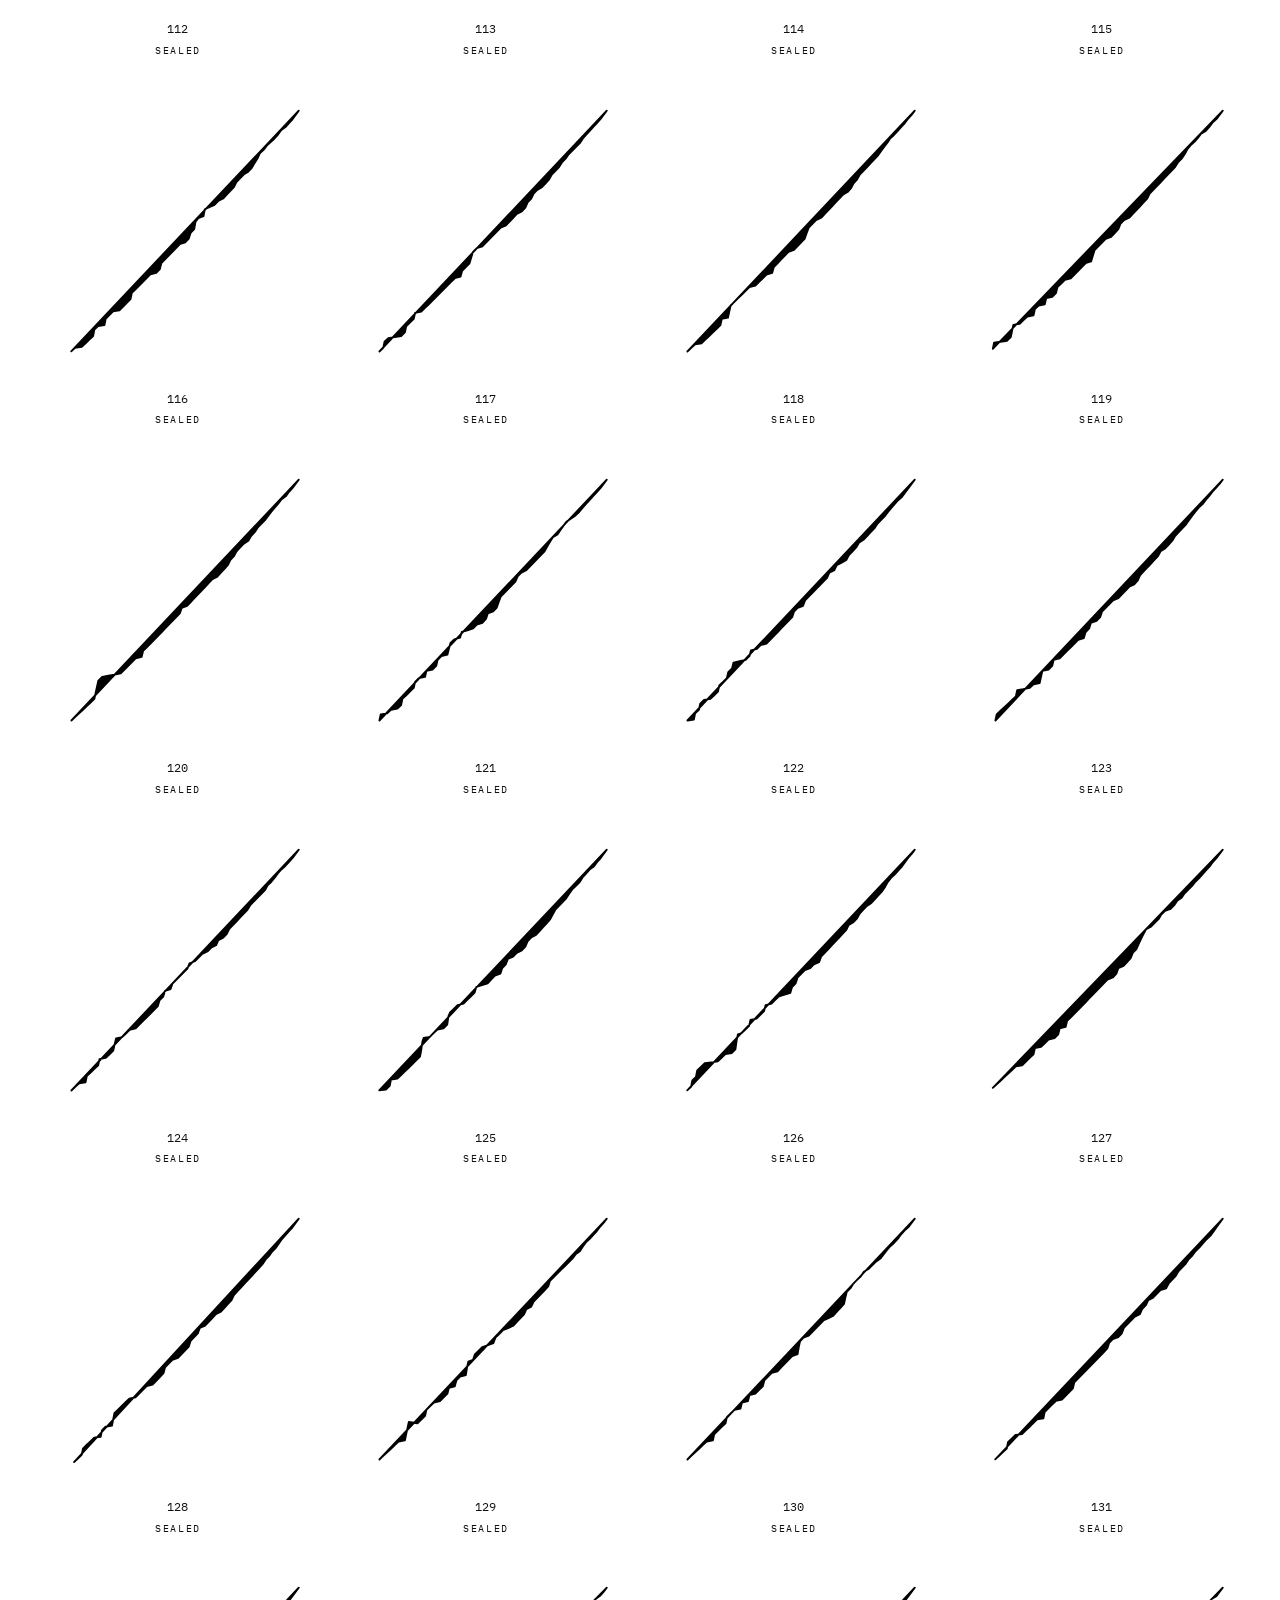
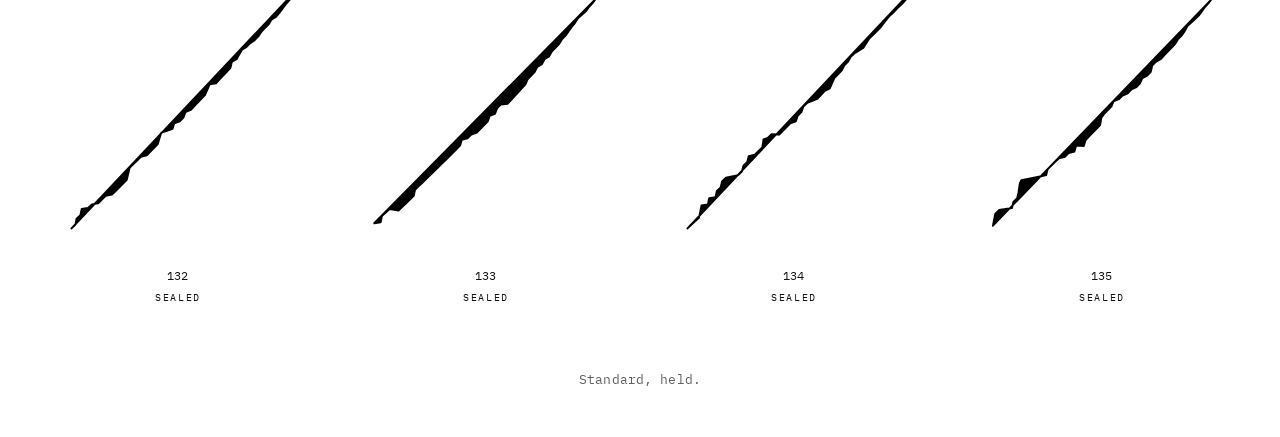
==== commit dc9faf74: "Publish site from private source" ====
--- a/archive.html
+++ b/archive.html
@@ -90,7 +90,7 @@
         </div>
         <div class="archive-search-row">
           <label class="archive-search" for="unit-search">
-            <input id="unit-search" name="unit-search" type="search" inputmode="numeric" placeholder="Enter a vessel number" autocomplete="off">
+            <input id="unit-search" name="unit-search" type="search" inputmode="numeric" placeholder="Enter vessel number" autocomplete="off">
           </label>
           <p class="archive-count" id="unit-count">/ 0-135</p>
         </div>
--- a/style.css
+++ b/style.css
@@ -691,6 +691,7 @@
 
 .archive-search {
   display: grid;
+  width: min(100%, 12rem);
   max-width: 320px;
 }
 
@@ -2182,6 +2183,10 @@
   gap: var(--space-5);
 }
 
+#verification-list {
+  grid-template-columns: 1fr;
+}
+
 .verification-column {
   display: grid;
   align-content: start;
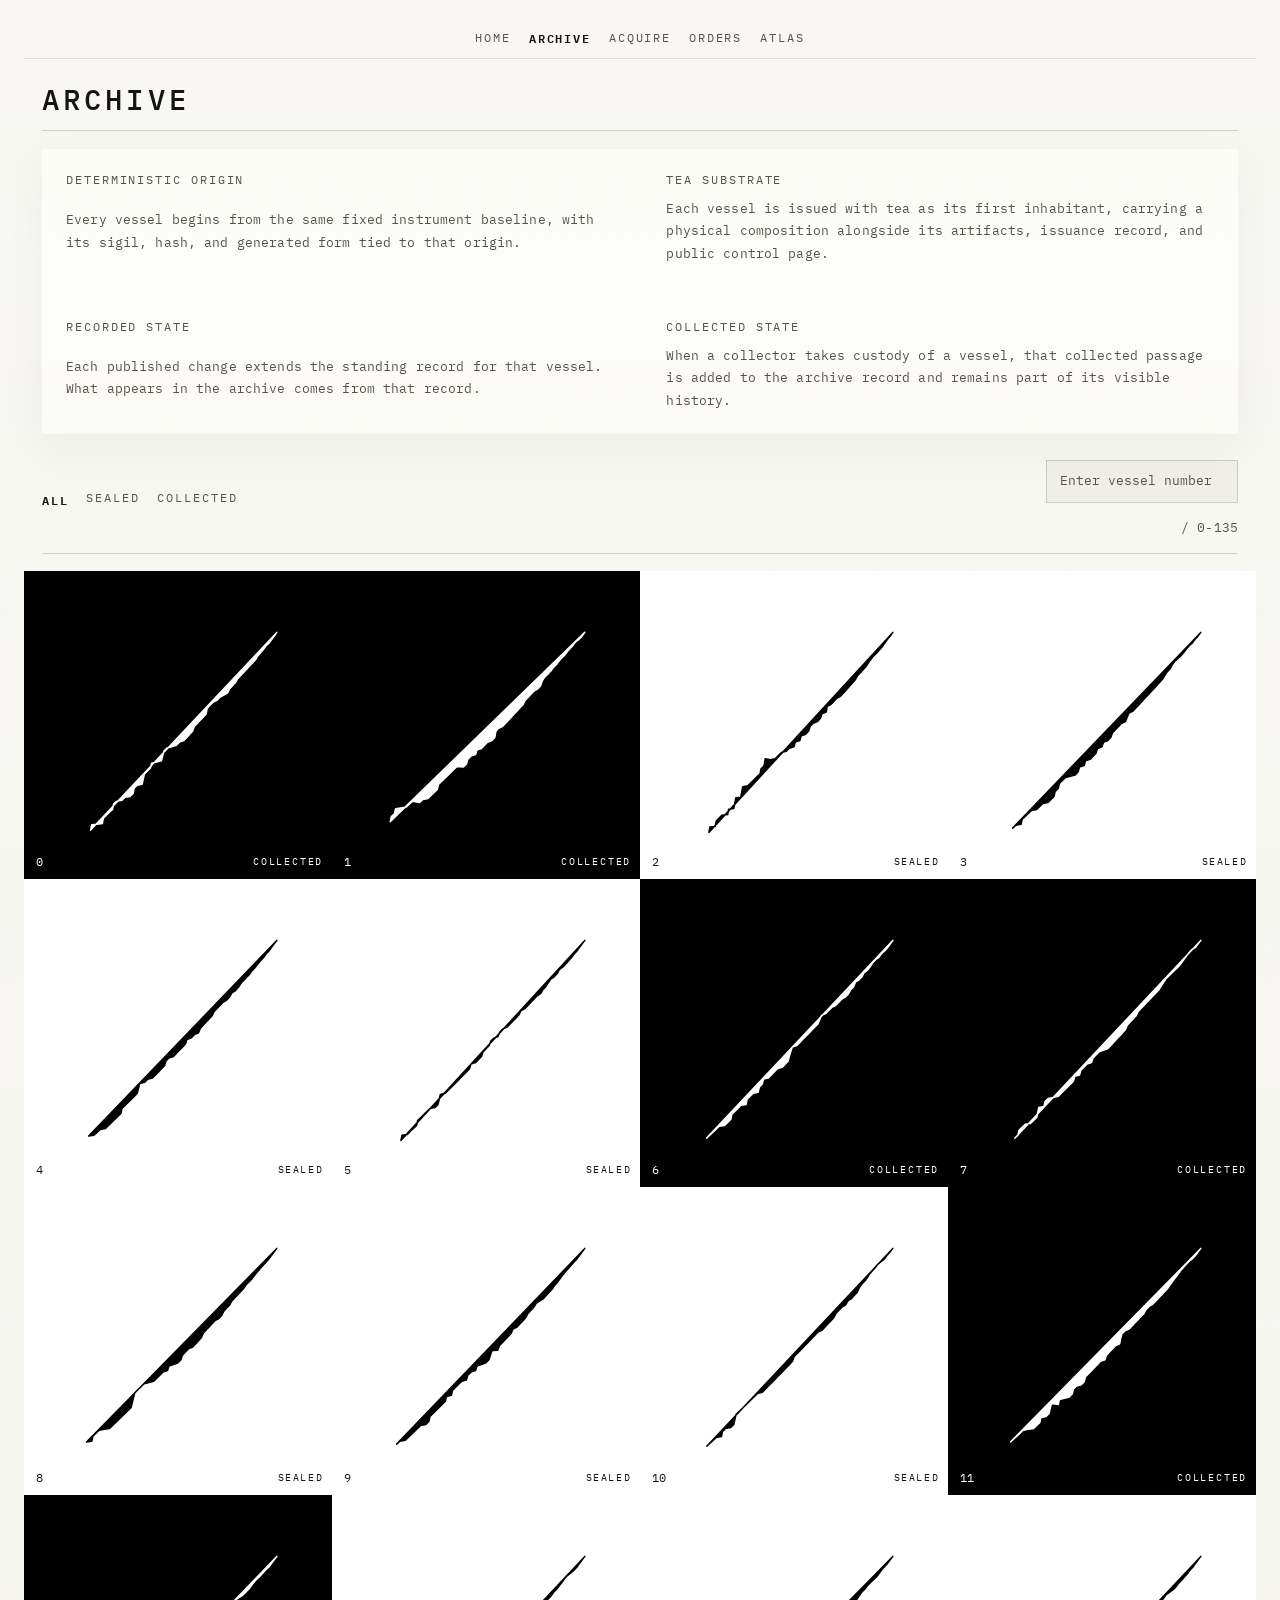
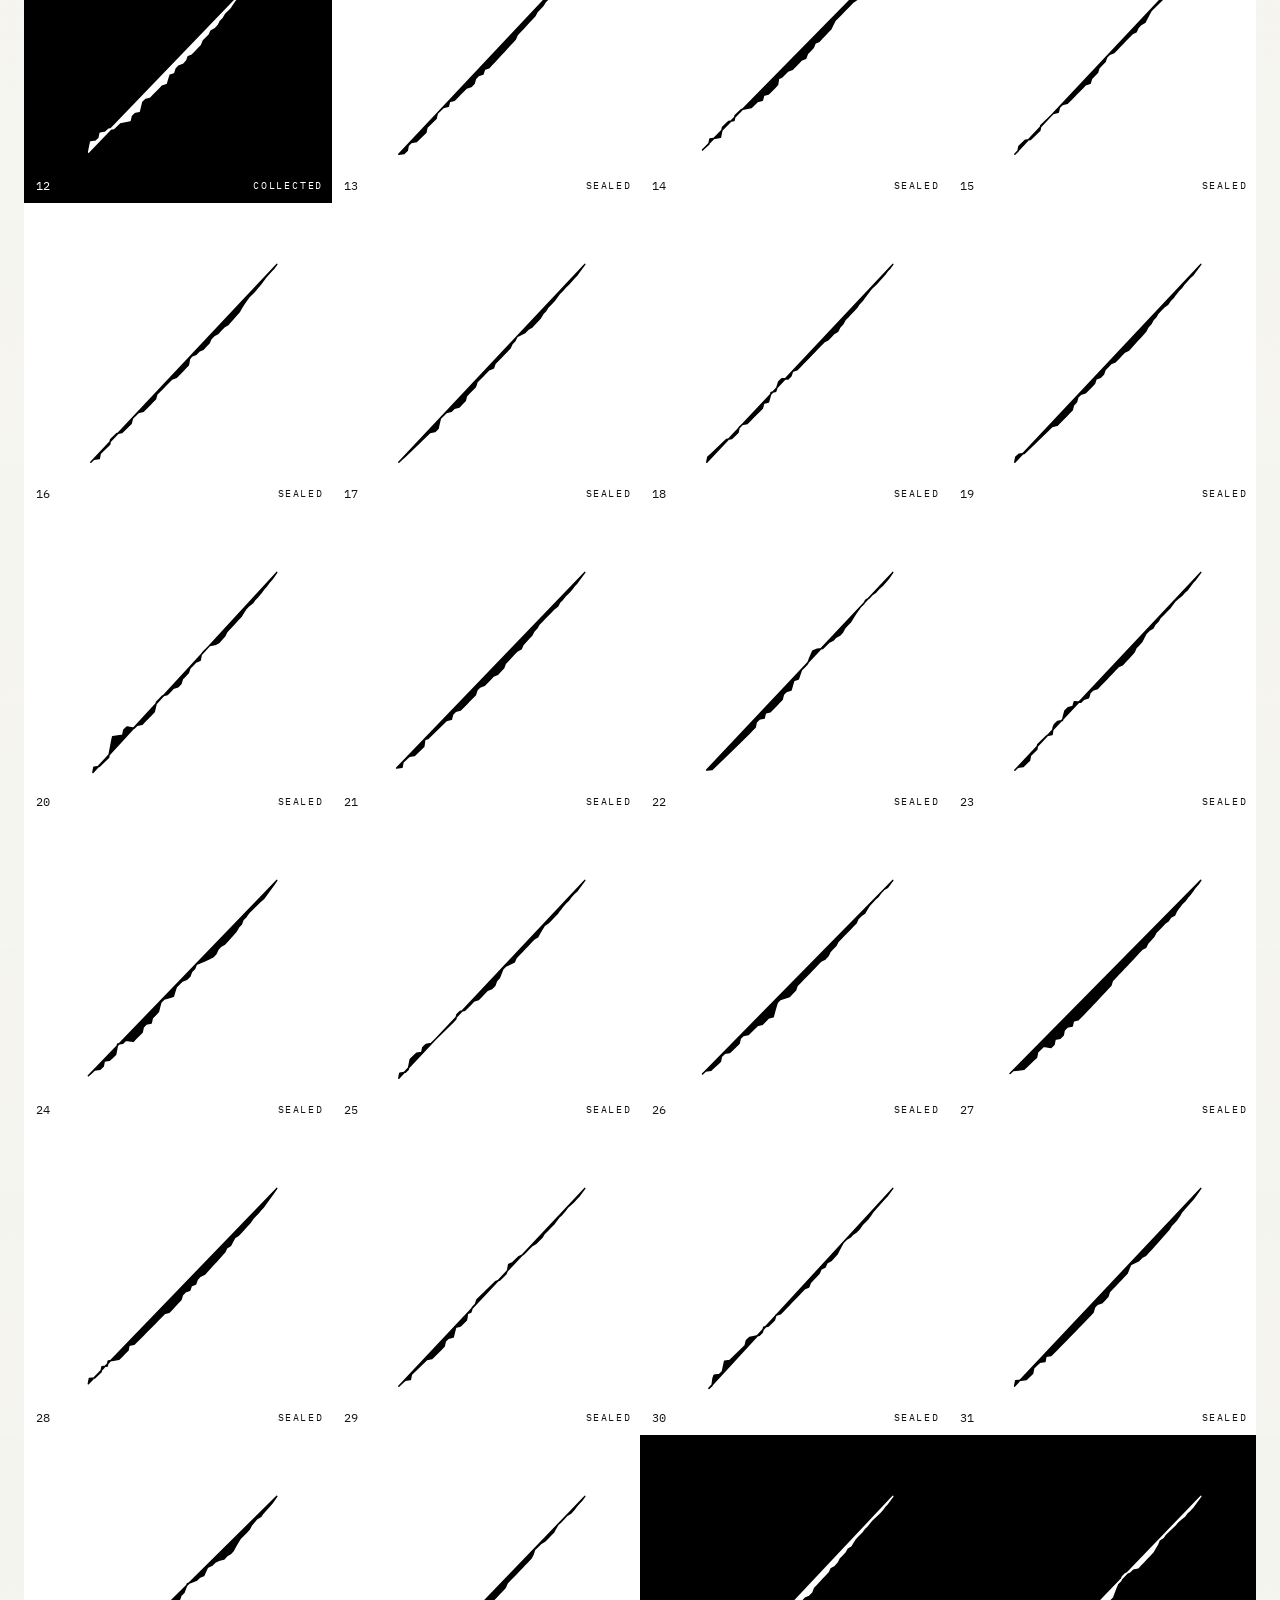
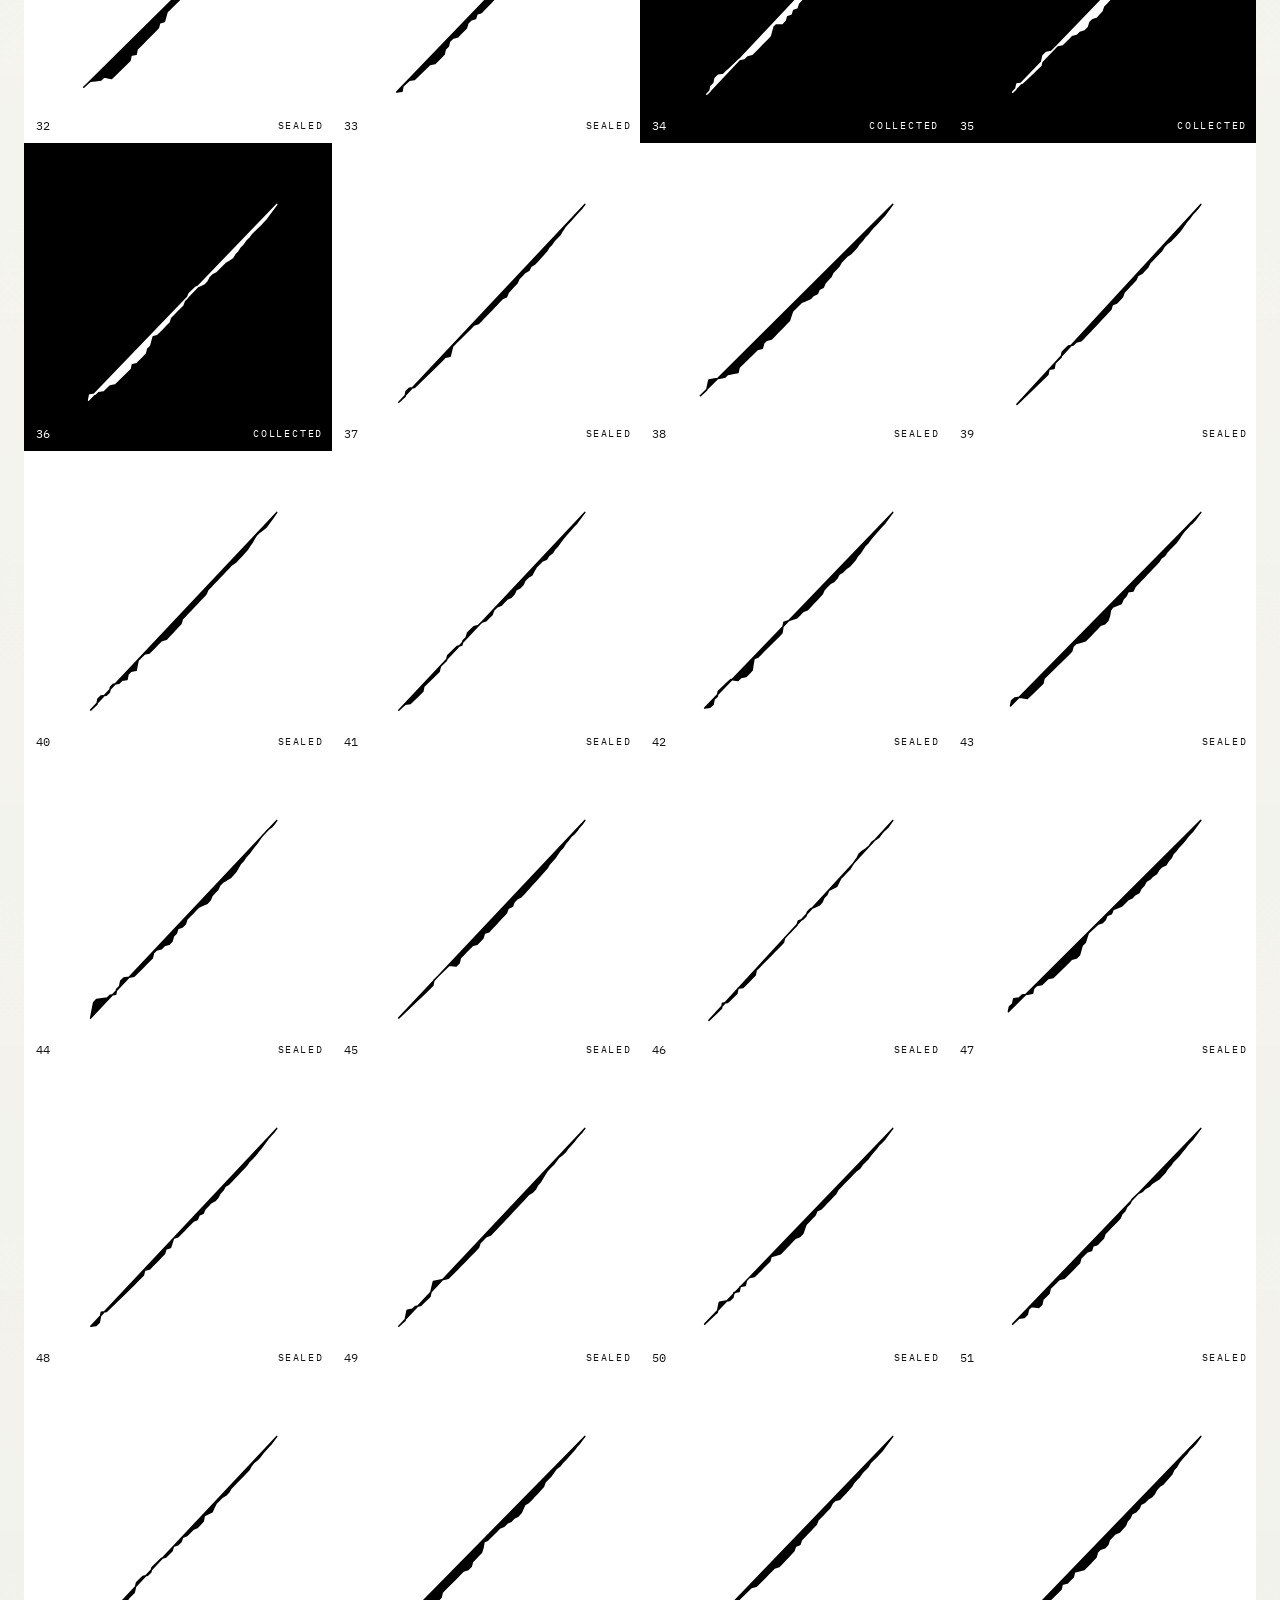
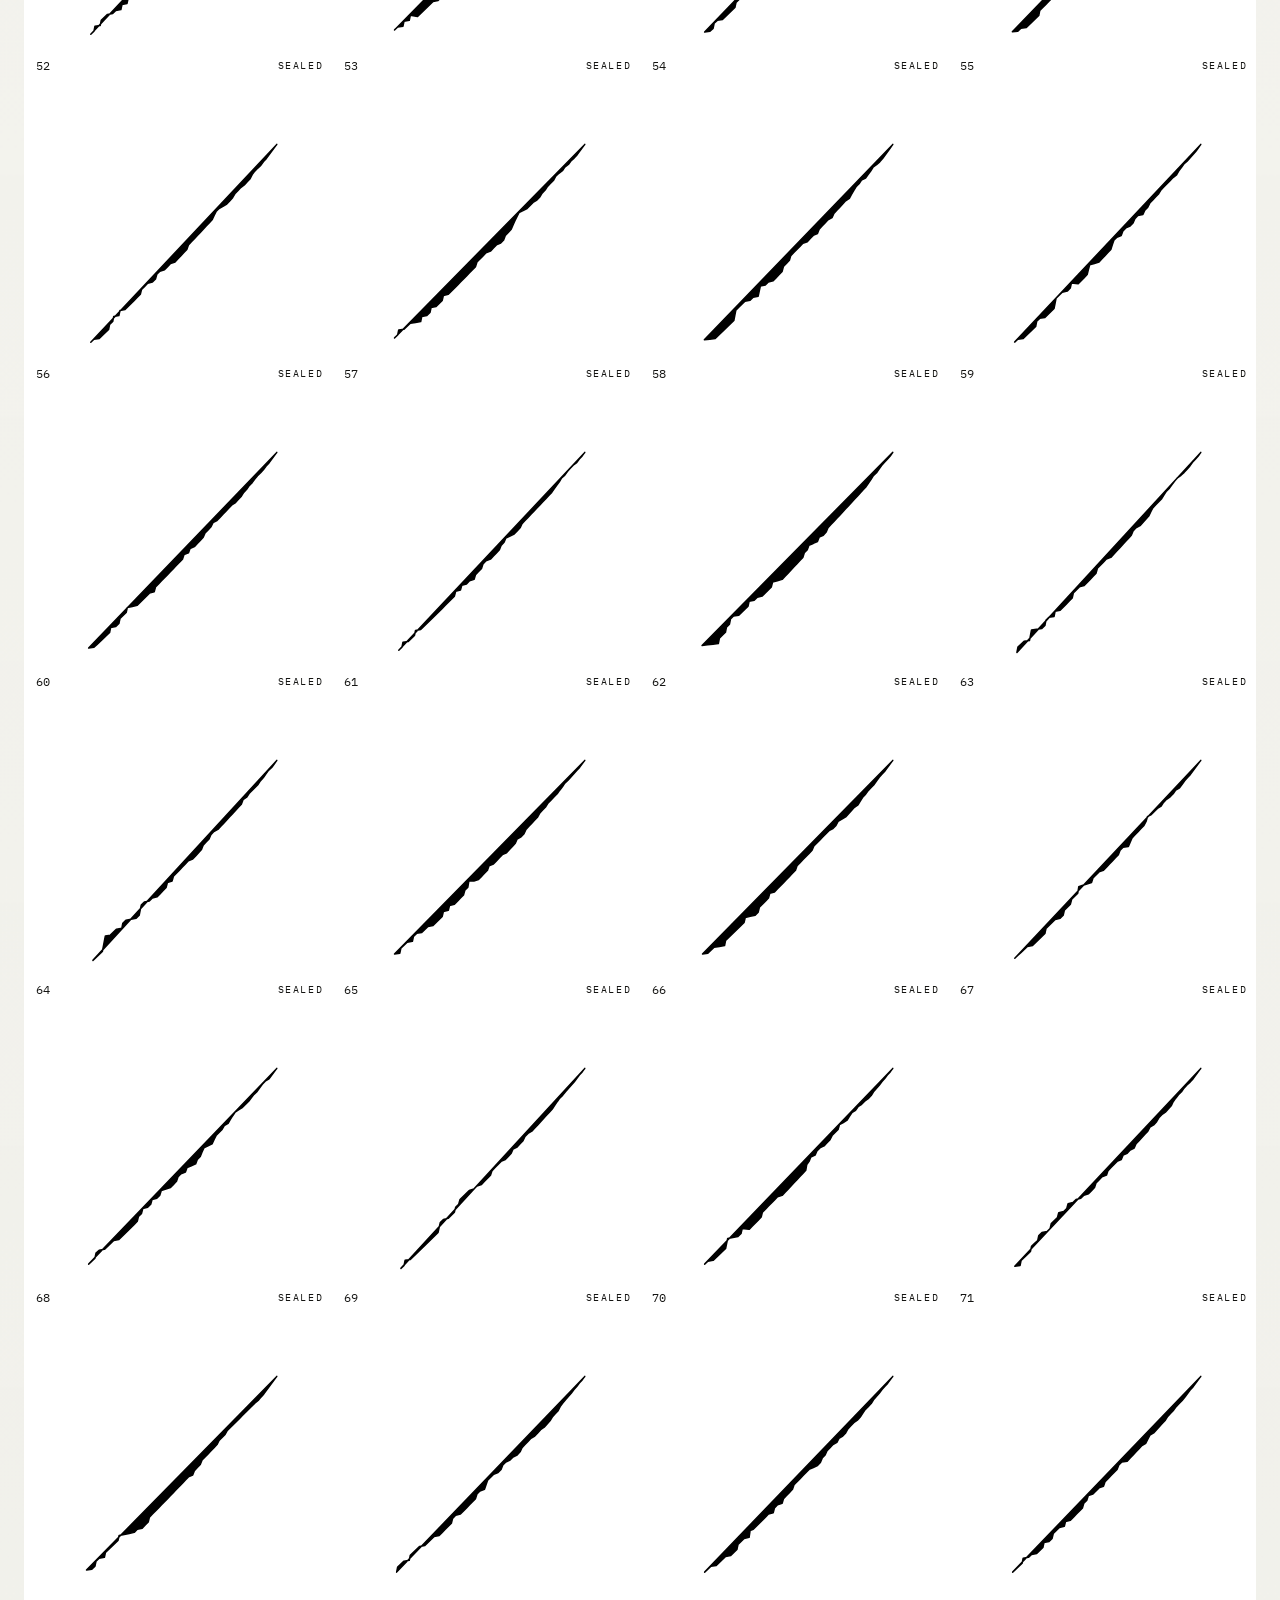
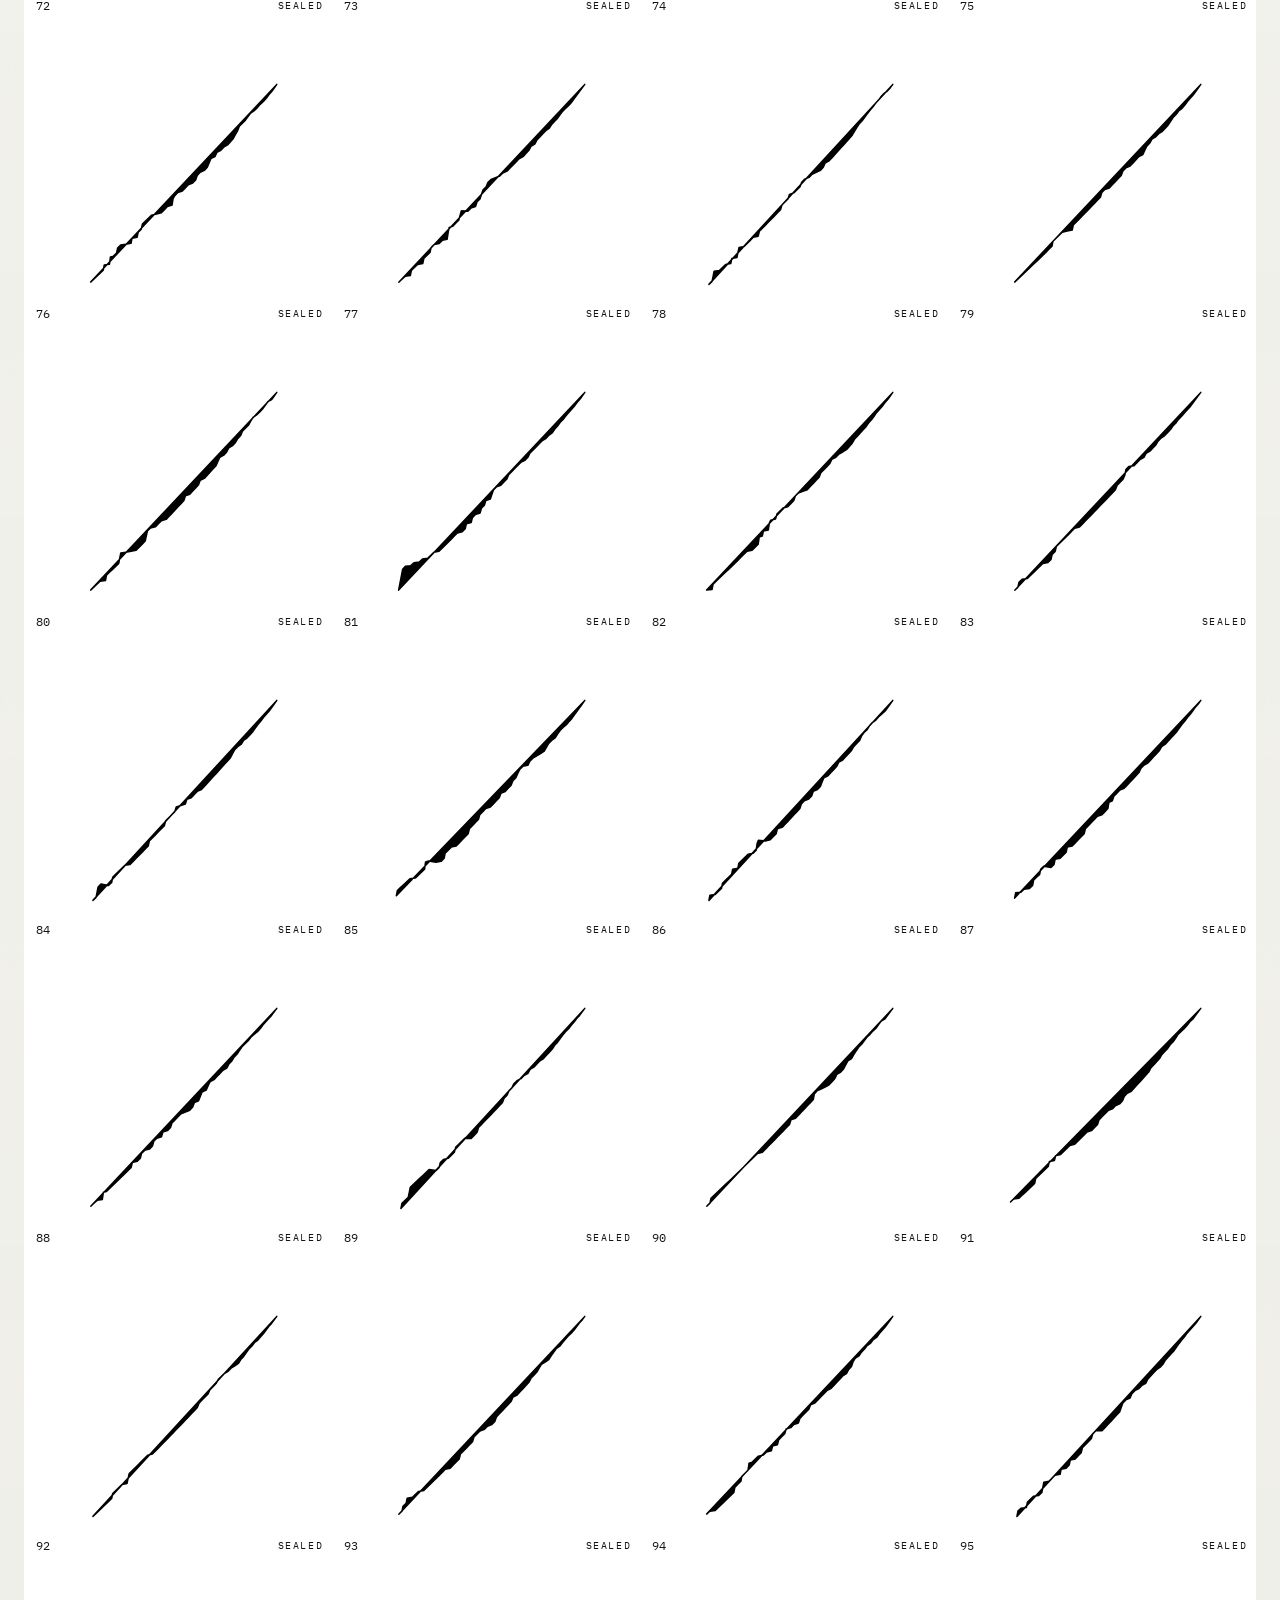
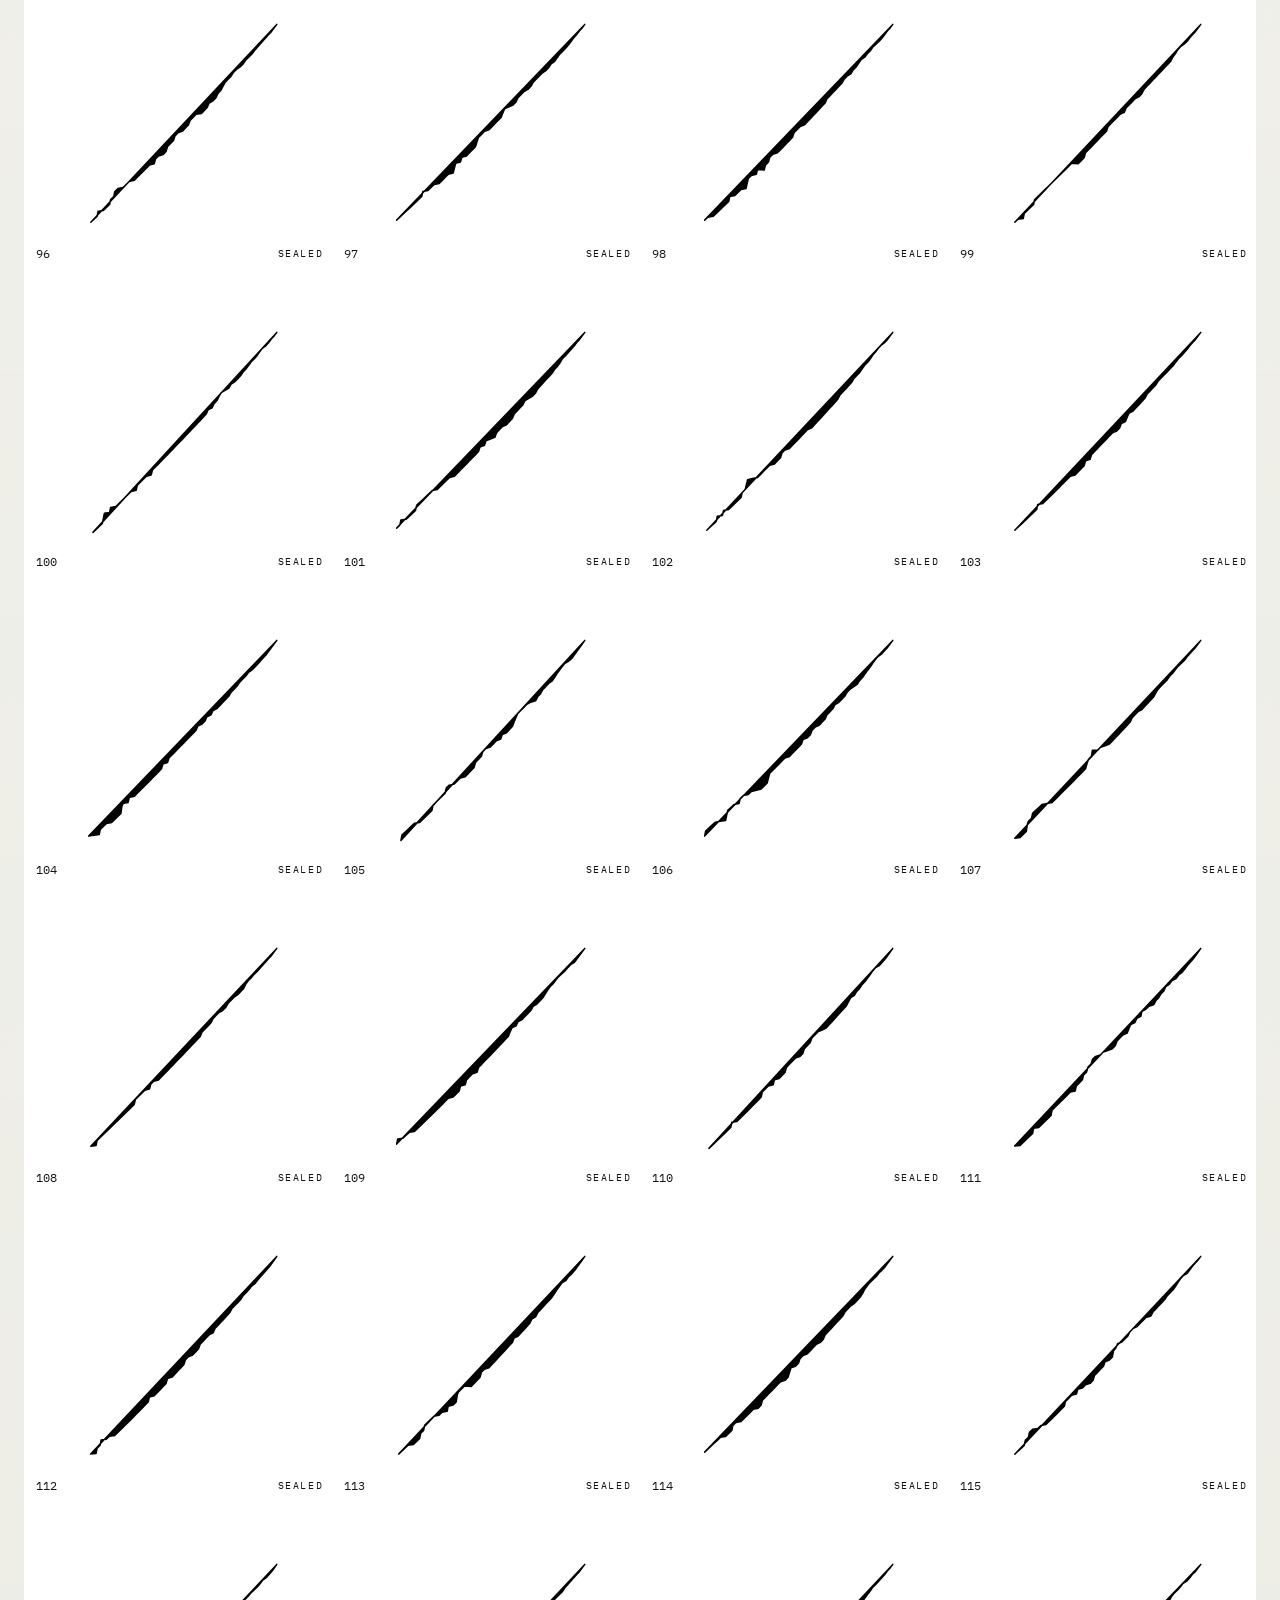
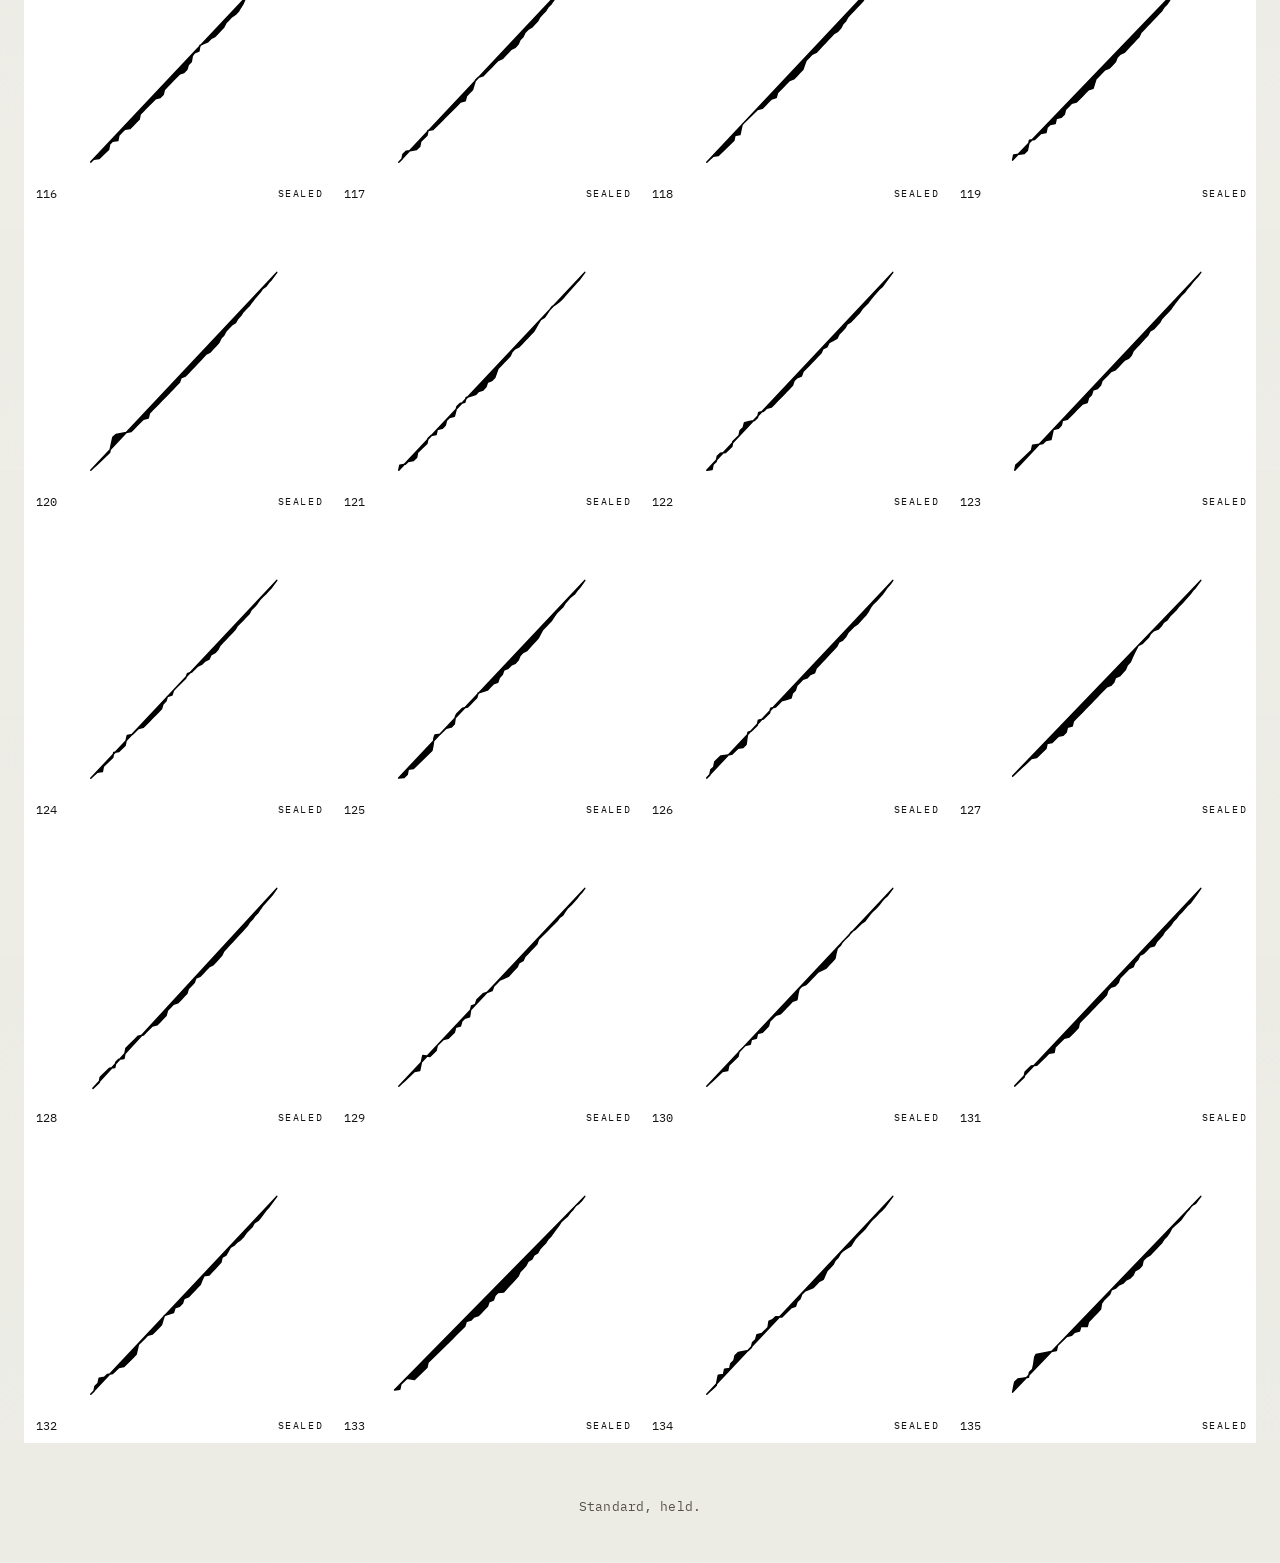
==== commit ea0bdac3: "Publish site from private source" ====
--- a/archive.html
+++ b/archive.html
@@ -24,7 +24,7 @@
   <meta name="twitter:title" content="Sovereign Standard Archive">
   <meta name="twitter:description" content="Browse the deterministic Sovereign Standard artifact archive.">
   <meta name="twitter:image" content="https://sovereignstandard.co/assets/social-preview.svg">
-  <meta name="theme-color" content="#000000">
+  <meta name="theme-color" content="#efeee8">
   <script>
     (() => {
       try {
--- a/style.css
+++ b/style.css
@@ -1,13 +1,17 @@
 @import url("https://fonts.googleapis.com/css2?family=IBM+Plex+Mono:wght@400;500;600&display=swap");
 
 :root {
-  --bg: #ffffff;
-  --panel: #ffffff;
-  --panel-2: #ffffff;
-  --line: #d8d8d8;
-  --text: #111111;
-  --muted: #5f5f5f;
-  --accent: #111111;
+  --bg: #efeee8;
+  --panel: rgba(255, 255, 252, 0.56);
+  --panel-2: #e9e9e1;
+  --line: rgba(20, 20, 18, 0.16);
+  --text: #141412;
+  --muted: #55524c;
+  --accent: #141412;
+  --leaf: #778a58;
+  --paper: #fbfaf4;
+  --smoke: #e4e4dc;
+  --shadow-soft: 0 24px 70px rgba(17, 17, 17, 0.09);
   --mark-serif: Didot, "Bodoni 72", "Times New Roman", serif;
   --mono-sans: "IBM Plex Mono", "SFMono-Regular", Menlo, monospace;
   --step--1: 0.75rem;
@@ -35,13 +39,33 @@
 body {
   margin: 0;
   min-height: 100%;
-  background: var(--bg);
+  background:
+    linear-gradient(180deg, rgba(255, 255, 252, 0.54), rgba(235, 235, 228, 0.72)),
+    var(--bg);
   color: var(--text);
   font-family: var(--mono-sans);
 }
 
 body {
   min-height: 100vh;
+}
+
+[hidden] {
+  display: none !important;
+}
+
+body::before {
+  content: "";
+  position: fixed;
+  inset: 0;
+  z-index: -1;
+  pointer-events: none;
+  opacity: 0.22;
+  background-image:
+    linear-gradient(rgba(17, 17, 17, 0.025) 1px, transparent 1px),
+    linear-gradient(90deg, rgba(17, 17, 17, 0.02) 1px, transparent 1px);
+  background-size: 56px 56px;
+  mask-image: linear-gradient(to bottom, #000, transparent 58%);
 }
 
 html.has-pending-nav body {
@@ -116,7 +140,7 @@
   display: grid;
   justify-items: center;
   align-content: start;
-  padding: 18px 24px 44px;
+  padding: 18px 24px 56px;
   margin: 0 auto;
   position: relative;
 }
@@ -217,11 +241,14 @@
   min-height: 40px;
   padding: 0.7rem 0.95rem;
   border: 1px solid var(--line);
+  background: rgba(255, 255, 252, 0.58);
+  transition: background-color 160ms ease, border-color 160ms ease, color 160ms ease, transform 160ms ease;
 }
 
 .landing-archive-button:hover {
   text-decoration: none;
   border-color: var(--text);
+  transform: translateY(-1px);
 }
 
 .top-links {
@@ -236,15 +263,18 @@
   width: 100%;
   justify-content: center;
   gap: var(--space-4);
-  margin-bottom: var(--space-6);
+  margin-bottom: var(--space-5);
+  padding: 0.7rem 0;
+  border-bottom: 1px solid rgba(20, 20, 18, 0.1);
+  color: #4f4d48;
 }
 
 .site-object-lockup {
   display: block;
-  width: clamp(175px, 35vw, 400px);
+  width: clamp(170px, 22vw, 285px);
   max-width: 100%;
   height: auto;
-  margin: 0 auto;
+  margin: 0;
 }
 
 .site-object-lockup-link {
@@ -277,8 +307,31 @@
   gap: var(--space-5);
 }
 
+.landing-hero,
 .landing-intro-row {
   width: calc(100% - 36px);
+}
+
+.landing-hero {
+  display: grid;
+  grid-template-columns: minmax(280px, 0.78fr) minmax(420px, 1.22fr);
+  gap: clamp(2rem, 5vw, 5.5rem);
+  align-items: stretch;
+  margin-top: var(--space-4);
+  min-height: min(720px, calc(100vh - 116px));
+  position: relative;
+}
+
+.landing-hero::after {
+  content: "";
+  position: absolute;
+  left: 0;
+  right: 0;
+  bottom: -1px;
+  border-bottom: 1px solid rgba(17, 17, 17, 0.12);
+}
+
+.landing-intro-row {
   display: grid;
   grid-template-columns: minmax(220px, 0.72fr) minmax(0, 1fr);
   gap: var(--space-5);
@@ -286,21 +339,319 @@
   margin-top: var(--space-4);
 }
 
+.landing-hero-copy {
+  display: grid;
+  align-content: center;
+  gap: var(--space-4);
+  min-width: 0;
+  padding: clamp(1rem, 3vw, 2.5rem) 0 clamp(1.5rem, 4vw, 3.5rem);
+}
+
 .landing-copy-block {
-  width: calc(100% - 90px);
-  margin: 0 0 var(--space-6);
+  width: min(100%, 58ch);
+  margin: 0;
   justify-self: stretch;
-  padding-left: 18px;
-  padding-right: 18px;
+  padding-left: 0;
+  padding-right: 0;
   box-sizing: border-box;
   color: var(--muted);
   font-size: var(--step-0);
-  line-height: 1.9;
+  line-height: 1.72;
   letter-spacing: 0.01em;
 }
 
 .landing-copy-block > p {
-  margin: 0 0 var(--space-4);
+  margin: 0 0 var(--space-3);
+}
+
+.landing-copy-block > p:first-child {
+  color: var(--text);
+  font-size: var(--step-1);
+  line-height: 1.62;
+}
+
+.landing-object-stage {
+  position: relative;
+  display: grid;
+  min-height: clamp(520px, 58vw, 720px);
+  isolation: isolate;
+  overflow: hidden;
+  background:
+    linear-gradient(132deg, rgba(255, 255, 255, 0.74), rgba(255, 255, 255, 0.1) 42%, rgba(17, 17, 17, 0.06)),
+    var(--paper);
+  box-shadow: var(--shadow-soft);
+}
+
+.landing-object-stage::before,
+.landing-object-stage::after {
+  content: "";
+  position: absolute;
+  z-index: 1;
+  pointer-events: none;
+}
+
+.landing-object-stage::before {
+  inset: 0;
+  border: 1px solid rgba(17, 17, 17, 0.13);
+  background:
+    linear-gradient(rgba(255, 255, 255, 0.16) 1px, transparent 1px),
+    linear-gradient(90deg, rgba(255, 255, 255, 0.14) 1px, transparent 1px);
+  background-size: 28px 28px;
+  mix-blend-mode: screen;
+  opacity: 0.62;
+}
+
+.landing-object-stage::after {
+  inset: auto 0 0;
+  height: 40%;
+  background: linear-gradient(to top, rgba(248, 247, 242, 0.94), transparent);
+}
+
+.landing-object-image {
+  position: absolute;
+  margin: 0;
+  overflow: hidden;
+  background: #111111;
+}
+
+.landing-object-image img {
+  width: 100%;
+  height: 100%;
+  display: block;
+  object-fit: cover;
+  filter: saturate(0.9) contrast(1.04);
+}
+
+.landing-object-image-primary {
+  inset: 0;
+}
+
+.landing-object-image-primary img {
+  object-position: 49% 48%;
+}
+
+.landing-object-image-detail {
+  z-index: 2;
+  right: clamp(1rem, 3vw, 2.5rem);
+  bottom: clamp(1rem, 3vw, 2.5rem);
+  width: min(42%, 250px);
+  aspect-ratio: 1 / 1;
+  border: 1px solid rgba(255, 255, 255, 0.58);
+  box-shadow: 0 18px 46px rgba(0, 0, 0, 0.22);
+}
+
+.landing-object-image-detail img {
+  object-position: 74% 34%;
+}
+
+.landing-sigil-orbit {
+  position: absolute;
+  z-index: 2;
+  left: clamp(0.8rem, 2vw, 1.6rem);
+  bottom: clamp(0.8rem, 2vw, 1.6rem);
+  width: clamp(94px, 15vw, 150px);
+  aspect-ratio: 1 / 1;
+  display: grid;
+  place-items: center;
+  border: 1px solid rgba(255, 255, 255, 0.58);
+  background: rgba(255, 255, 255, 0.7);
+  backdrop-filter: blur(8px);
+}
+
+.landing-sigil-orbit img {
+  width: 76%;
+  height: 76%;
+  object-fit: contain;
+  filter: contrast(1.2);
+}
+
+.landing-object-readout {
+  position: absolute;
+  z-index: 3;
+  top: clamp(0.8rem, 2vw, 1.6rem);
+  left: clamp(0.8rem, 2vw, 1.6rem);
+  right: clamp(0.8rem, 2vw, 1.6rem);
+  display: flex;
+  justify-content: space-between;
+  gap: var(--space-3);
+  color: #ffffff;
+  mix-blend-mode: difference;
+  font-size: var(--step--1);
+  line-height: 1.5;
+  letter-spacing: 0.16em;
+  text-transform: uppercase;
+}
+
+.landing-page-soft {
+  max-width: none;
+  padding-bottom: 64px;
+  padding-left: 0;
+  padding-right: 0;
+  color: #141412;
+  overflow-x: hidden;
+}
+
+body[data-page="index"],
+body[data-page="index-alt"] {
+  background:
+    linear-gradient(180deg, rgba(255, 255, 252, 0.54), rgba(235, 235, 228, 0.72)),
+    #efeee8;
+}
+
+body[data-page="index"]::before,
+body[data-page="index-alt"]::before {
+  opacity: 0.22;
+  background-size: 56px 56px;
+  mask-image: linear-gradient(to bottom, #000, transparent 58%);
+}
+
+.soft-object-nav {
+  border-bottom-color: rgba(20, 20, 18, 0.1);
+  color: #4f4d48;
+  margin-bottom: var(--space-3);
+}
+
+.soft-hero {
+  width: 100%;
+  display: grid;
+  justify-items: center;
+  gap: clamp(0.72rem, 1.35vw, 1rem);
+  padding-top: clamp(0rem, 0.85vw, 0.7rem);
+}
+
+.soft-hero-lockup {
+  display: grid;
+  justify-items: center;
+  width: min(100%, 640px);
+}
+
+.soft-object-lockup {
+  width: clamp(300px, 45vw, 560px);
+  filter: contrast(0.94);
+}
+
+.soft-hero-copy {
+  width: min(100%, 70ch);
+  justify-self: center;
+  text-align: justify;
+  text-align-last: center;
+  color: #4f4d48;
+  line-height: 1.76;
+}
+
+.soft-hero-copy > p:first-child {
+  color: #141412;
+}
+
+.soft-hero-copy > p {
+  margin-bottom: var(--space-3);
+}
+
+.soft-hero-copy > p:last-child {
+  margin-bottom: 0;
+}
+
+.soft-hero-actions {
+  display: flex;
+  align-items: center;
+  justify-content: center;
+  gap: var(--space-3);
+  flex-wrap: wrap;
+  margin-top: var(--space-2);
+}
+
+.soft-action-primary {
+  background: #141412;
+  border-color: #141412;
+  color: #efeee8;
+}
+
+.soft-action-secondary {
+  background: rgba(255, 255, 252, 0.22);
+  border-color: rgba(20, 20, 18, 0.22);
+  color: #25231f;
+}
+
+.soft-object-band {
+  position: relative;
+  width: 100%;
+  aspect-ratio: 16 / 3.8;
+  margin: var(--space-2) 0 0;
+  overflow: hidden;
+  background: #22221f;
+  border-top: 1px solid rgba(20, 20, 18, 0.18);
+  border-bottom: 1px solid rgba(20, 20, 18, 0.18);
+  box-shadow: 0 22px 70px rgba(20, 20, 18, 0.12);
+}
+
+.soft-object-band::after {
+  content: "";
+  position: absolute;
+  inset: 0;
+  pointer-events: none;
+  background:
+    linear-gradient(90deg, rgba(239, 238, 232, 0.34), transparent 28%, transparent 72%, rgba(239, 238, 232, 0.18)),
+    linear-gradient(180deg, transparent 62%, rgba(20, 20, 18, 0.18));
+}
+
+.soft-object-band img {
+  width: 100%;
+  height: 100%;
+  display: block;
+  object-fit: cover;
+  object-position: 50% 64%;
+  filter: saturate(0.78) contrast(0.98) brightness(1.03);
+}
+
+.soft-object-readout {
+  width: min(calc(100% - 48px), 1080px);
+  display: flex;
+  justify-content: space-between;
+  gap: var(--space-3);
+  padding-bottom: var(--space-5);
+  border-bottom: 1px solid rgba(20, 20, 18, 0.14);
+  color: #58554e;
+  font-size: var(--step--1);
+  line-height: 1.5;
+  letter-spacing: 0.16em;
+  text-transform: uppercase;
+}
+
+.soft-system-section {
+  width: min(calc(100% - 48px), 1080px);
+  margin-top: var(--space-6);
+  margin-bottom: var(--space-6);
+}
+
+.soft-system-grid {
+  border: 0;
+}
+
+.soft-system-grid .standard-unit-block {
+  border-color: rgba(20, 20, 18, 0.14);
+  background: transparent;
+}
+
+.soft-system-grid .standard-unit-block p {
+  color: #55524c;
+}
+
+.soft-contact {
+  color: #4f4d48;
+}
+
+.landing-hero-actions {
+  display: flex;
+  align-items: center;
+  gap: var(--space-3);
+  flex-wrap: wrap;
+}
+
+.landing-action-primary {
+  background: var(--text);
+  border-color: var(--text);
+  color: var(--bg);
+  font-weight: 600;
 }
 
 .landing-lockup-block {
@@ -363,11 +714,6 @@
   font-size: var(--step-0);
   line-height: 1.72;
   letter-spacing: 0.01em;
-}
-
-.landing-action-primary {
-  color: var(--text);
-  font-weight: 600;
 }
 
 a {
@@ -489,13 +835,14 @@
   border: 1px solid var(--line);
   border-radius: 0;
   padding: calc(var(--space-5) - 0.1rem) var(--space-5);
-  box-shadow: none;
+  box-shadow: 0 14px 42px rgba(20, 20, 18, 0.045);
+  backdrop-filter: blur(10px);
 }
 
 .archive-page,
 .artifact-page {
   width: 100%;
-  max-width: 1440px;
+  max-width: 1320px;
   margin: 0 auto;
   padding: 18px 24px 44px;
   font-family: var(--mono-sans);
@@ -944,16 +1291,37 @@
 
 .purchase-sequence-stage {
   width: 100%;
-  aspect-ratio: 1 / 1;
   overflow: hidden;
   flex: 0 0 auto;
 }
 
+.purchase-polaroid {
+  margin: 0;
+  display: grid;
+  gap: var(--space-3);
+  padding: 0.72rem 0.72rem 1.05rem;
+  background: #ffffff;
+  border: 1px solid rgba(17, 17, 17, 0.08);
+  box-shadow: 0 18px 42px rgba(17, 17, 17, 0.07);
+}
+
 .purchase-sequence-stage img {
   width: 100%;
-  height: 100%;
+  aspect-ratio: 1 / 1;
+  height: auto;
   object-fit: cover;
   display: block;
+}
+
+.purchase-polaroid figcaption {
+  min-height: 2.25rem;
+  display: flex;
+  align-items: center;
+  color: var(--text);
+  font-family: var(--mono-sans);
+  font-size: var(--step--1);
+  line-height: 1.5;
+  letter-spacing: 0.04em;
 }
 
 .order-form {
@@ -1153,10 +1521,26 @@
   margin-top: 0;
 }
 
+body[data-page="unit"] .artifact-page {
+  max-width: 1500px;
+}
+
+.unit-control-header {
+  display: grid;
+  gap: var(--space-2);
+  padding-bottom: var(--space-4);
+}
+
+.unit-control-header .page-title {
+  font-size: clamp(1.9rem, 4vw, 4.9rem);
+  line-height: 0.95;
+  letter-spacing: 0.16em;
+}
+
 .unit-detail-row {
   display: grid;
   grid-template-columns: minmax(0, 1.15fr) minmax(320px, 0.85fr);
-  gap: 0;
+  gap: var(--space-4);
   align-items: stretch;
 }
 
@@ -1166,25 +1550,107 @@
   margin: 0;
 }
 
+.unit-access-placeholder {
+  position: relative;
+  min-height: clamp(260px, 28vw, 390px);
+  padding: var(--space-5);
+  background:
+    linear-gradient(rgba(17, 17, 17, 0.022) 1px, transparent 1px),
+    linear-gradient(90deg, rgba(17, 17, 17, 0.018) 1px, transparent 1px),
+    rgba(255, 255, 252, 0.46);
+  background-size: 28px 28px;
+  border: 1px solid var(--line);
+  box-shadow: none;
+  align-content: start;
+}
+
+.unit-access-placeholder::after {
+  content: "";
+  position: absolute;
+  inset: var(--space-4);
+  pointer-events: none;
+  border: 1px solid rgba(17, 17, 17, 0.14);
+}
+
+.unit-access-placeholder h2 {
+  position: relative;
+  z-index: 1;
+  width: fit-content;
+  padding-right: var(--space-3);
+  background: var(--paper);
+}
+
 .continuation-history-head {
   margin-top: var(--space-4);
 }
 
 .unit-identity-grid {
   display: grid;
-  grid-template-columns: minmax(280px, 0.95fr) minmax(0, 1.25fr);
+  grid-template-columns: minmax(260px, 0.78fr) minmax(260px, 0.88fr) minmax(0, 1.34fr);
   gap: var(--space-4);
-  align-items: start;
+  align-items: stretch;
+}
+
+.unit-control-visual {
+  margin: 0;
+  min-width: 0;
+  display: grid;
+  gap: var(--space-3);
+  align-content: start;
+  padding: 0.7rem 0.7rem 1rem;
+  background: #ffffff;
+  border: 1px solid rgba(17, 17, 17, 0.08);
+  box-shadow: 0 18px 46px rgba(17, 17, 17, 0.07);
+}
+
+.unit-control-visual img {
+  display: block;
+  width: 100%;
+  aspect-ratio: 1 / 1;
+  object-fit: contain;
+  background:
+    linear-gradient(rgba(17, 17, 17, 0.035) 1px, transparent 1px),
+    linear-gradient(90deg, rgba(17, 17, 17, 0.03) 1px, transparent 1px),
+    #fbfaf4;
+  background-size: 24px 24px;
+  padding: clamp(1.3rem, 3vw, 2.4rem);
+}
+
+.unit-control-visual figcaption {
+  min-height: 2.2rem;
+  display: flex;
+  align-items: center;
+  color: var(--text);
+  font-size: var(--step--1);
+  line-height: 1.5;
+  letter-spacing: 0.12em;
+  text-transform: uppercase;
 }
 
 .unit-threshold-panel {
-  padding-right: var(--space-2);
+  position: relative;
+  min-height: 100%;
+  align-content: end;
+  padding: var(--space-5);
+  border: 1px solid var(--line);
+  background:
+    linear-gradient(145deg, rgba(255, 255, 255, 0.78), rgba(255, 255, 255, 0.32)),
+    var(--paper);
+}
+
+.unit-threshold-panel::before {
+  content: "";
+  position: absolute;
+  inset: 0;
+  pointer-events: none;
+  border-top: 3px solid var(--text);
+  opacity: 0.9;
 }
 
 .unit-summary-grid {
   display: grid;
   grid-template-columns: repeat(3, minmax(0, 1fr));
-  gap: 0;
+  gap: var(--space-2);
 }
 
 .unit-summary-card {
@@ -1193,6 +1659,8 @@
   display: grid;
   gap: var(--space-2);
   min-height: 110px;
+  align-content: space-between;
+  background: rgba(255, 255, 255, 0.46);
 }
 
 .unit-summary-card-wide {
@@ -1215,6 +1683,12 @@
   letter-spacing: 0.01em;
 }
 
+.unit-summary-card:first-child .unit-summary-value {
+  font-size: clamp(1.6rem, 3vw, 2.8rem);
+  line-height: 1;
+  letter-spacing: 0.08em;
+}
+
 .unit-entry-panel,
 .holder-panel {
   display: grid;
@@ -1236,7 +1710,7 @@
 
 .entry-access-shell {
   display: grid;
-  grid-template-columns: minmax(220px, 0.72fr) minmax(0, 1fr);
+  grid-template-columns: minmax(220px, 0.72fr);
   gap: var(--space-4);
   align-items: start;
 }
@@ -1282,7 +1756,7 @@
   grid-template-columns: minmax(0, 1fr);
   gap: var(--space-3);
   align-items: start;
-  width: min(100%, 380px);
+  width: min(100%, 460px);
   max-width: 100%;
 }
 
@@ -1354,15 +1828,16 @@
 
 .state-label {
   color: var(--text);
-  font-size: clamp(1rem, 1.8vw, 1.2rem);
+  font-size: clamp(1.45rem, 3vw, 2.8rem);
+  line-height: 1.06;
   letter-spacing: 0.18em;
   text-transform: uppercase;
 }
 
 .state-detail {
-  color: var(--text);
+  color: var(--muted);
   font-size: var(--step-0);
-  line-height: 1.8;
+  line-height: 1.85;
 }
 
 .claim-actions {
@@ -1406,7 +1881,9 @@
 html:has(body[data-page="atlas"]),
 body[data-page="atlas"] {
   min-height: 100%;
-  background: #ffffff;
+  background:
+    linear-gradient(180deg, rgba(255, 255, 252, 0.54), rgba(235, 235, 228, 0.72)),
+    var(--bg);
   overflow-x: hidden;
   overflow-y: auto;
 }
@@ -1419,8 +1896,8 @@
   display: block;
   min-height: 100dvh;
   padding: 18px 24px 44px;
-  color: #000000;
-  background: #ffffff;
+  color: var(--text);
+  background: transparent;
   overflow: visible;
 }
 
@@ -1429,11 +1906,11 @@
 }
 
 .atlas-screen .site-object-nav .nav {
-  color: rgba(0, 0, 0, 0.58);
+  color: var(--muted);
 }
 
 .atlas-screen .site-object-nav .nav-active {
-  color: #000000;
+  color: var(--text);
 }
 
 .atlas-header {
@@ -1444,7 +1921,7 @@
 }
 
 .atlas-header .page-title {
-  color: #000000;
+  color: var(--text);
 }
 
 .atlas-title-block::after {
@@ -1452,7 +1929,7 @@
   display: block;
   width: 100%;
   margin-top: var(--space-5);
-  border-bottom: 1px solid #b8b8b8;
+  border-bottom: 1px solid var(--line);
 }
 
 .atlas-header-row {
@@ -1964,6 +2441,7 @@
 
 body[data-page="unit"] #artifact-grid {
   margin-top: 0;
+  gap: var(--space-4);
 }
 
 .artifact-figure {
@@ -1972,16 +2450,30 @@
 }
 
 body[data-page="unit"] #artifact-grid .artifact-figure {
-  padding: 0;
+  padding: 0.72rem 0.72rem 1rem;
+  background: #ffffff;
+  border: 1px solid rgba(17, 17, 17, 0.08);
+  box-shadow: 0 18px 42px rgba(17, 17, 17, 0.055);
 }
 
 .artifact-figure h3 {
   margin-left: 0;
-  padding: 0.2rem 0 0 0.5rem;
+  order: 2;
+  padding: 0 0 0 0.1rem;
   font-weight: 400;
   font-size: var(--step--1);
+  line-height: 1.5;
   letter-spacing: 0.16em;
   text-transform: uppercase;
+}
+
+body[data-page="unit"] #artifact-grid .artifact-figure img {
+  border: 0;
+  background:
+    linear-gradient(rgba(17, 17, 17, 0.035) 1px, transparent 1px),
+    linear-gradient(90deg, rgba(17, 17, 17, 0.03) 1px, transparent 1px),
+    #fbfaf4;
+  background-size: 22px 22px;
 }
 
 #gallery {
@@ -2011,7 +2503,23 @@
   background: transparent;
   border: 0;
   box-shadow: none;
-  transition: opacity 120ms ease;
+  position: relative;
+  overflow: hidden;
+  transition: opacity 120ms ease, transform 180ms ease;
+}
+
+.artifact-card::before {
+  content: "";
+  position: absolute;
+  inset: 0;
+  pointer-events: none;
+  opacity: 0;
+  background:
+    linear-gradient(135deg, rgba(255, 255, 255, 0.42), transparent 42%),
+    linear-gradient(rgba(17, 17, 17, 0.08) 1px, transparent 1px),
+    linear-gradient(90deg, rgba(17, 17, 17, 0.06) 1px, transparent 1px);
+  background-size: auto, 22px 22px, 22px 22px;
+  transition: opacity 180ms ease;
 }
 
 .artifact-card.state-claimable {
@@ -2033,6 +2541,7 @@
 .artifact-card:hover,
 .artifact-card:focus-within {
   opacity: 0.9;
+  transform: translateY(-2px);
 }
 
 .artifact-card.state-claimable:hover,
@@ -2043,6 +2552,11 @@
   opacity: 1;
 }
 
+.artifact-card:hover::before,
+.artifact-card:focus-within::before {
+  opacity: 0.46;
+}
+
 .artifact-link {
   display: grid;
   align-content: center;
@@ -2051,6 +2565,7 @@
   height: 100%;
   padding: 0;
   background: transparent;
+  position: relative;
   transition: background-color 120ms ease;
 }
 
@@ -2088,14 +2603,19 @@
 
 .artifact-card img {
   display: block;
-  width: 100%;
+  width: 82%;
   aspect-ratio: 1 / 1;
   height: auto;
   object-fit: contain;
-  margin: 0 auto 12px;
+  margin: 0 auto;
   border: 0;
   background: transparent;
-  transition: filter 120ms ease, opacity 120ms ease, transform 120ms ease;
+  transition: filter 160ms ease, opacity 160ms ease, transform 180ms ease;
+}
+
+.artifact-link:hover img,
+.artifact-link:focus-visible img {
+  transform: scale(0.965);
 }
 
 .artifact-card.state-claimable img {
@@ -2153,10 +2673,17 @@
 }
 
 .artifact-card-meta {
-  display: grid;
-  gap: var(--space-1);
-  justify-items: center;
-  padding-bottom: var(--space-3);
+  position: absolute;
+  right: var(--space-2);
+  bottom: var(--space-2);
+  left: var(--space-2);
+  z-index: 1;
+  display: flex;
+  align-items: center;
+  justify-content: space-between;
+  gap: var(--space-2);
+  min-width: 0;
+  pointer-events: none;
 }
 
 .artifact-card-meta span {
@@ -2288,6 +2815,34 @@
     margin-top: var(--space-3);
   }
 
+  .landing-hero {
+    grid-template-columns: 1fr;
+    min-height: 0;
+  }
+
+  .landing-hero-copy {
+    order: 2;
+    padding-top: var(--space-5);
+  }
+
+  .landing-object-stage {
+    order: 1;
+    min-height: clamp(420px, 82vw, 640px);
+  }
+
+  .soft-hero {
+    width: 100%;
+  }
+
+  .soft-object-band {
+    aspect-ratio: 16 / 5.2;
+  }
+
+  .soft-hero-copy {
+    text-align: left;
+    text-align-last: left;
+  }
+
   .entry-access-shell,
   .holder-status-grid,
   .unit-identity-grid,
@@ -2295,6 +2850,10 @@
     grid-template-columns: 1fr;
   }
 
+  .unit-control-visual {
+    max-width: 460px;
+  }
+
   .unit-summary-grid {
     grid-template-columns: repeat(2, minmax(0, 1fr));
   }
@@ -2324,10 +2883,45 @@
     grid-template-columns: minmax(0, 1fr);
   }
 
+  .landing-hero,
   .landing-intro-row {
     width: 100%;
+  }
+
+  .landing-intro-row {
     grid-template-columns: 1fr;
     gap: var(--space-4);
+  }
+
+  .landing-hero-copy {
+    gap: var(--space-4);
+  }
+
+  .landing-object-stage {
+    min-height: 420px;
+  }
+
+  .landing-object-readout {
+    flex-direction: column;
+    align-items: flex-start;
+    gap: 0.2rem;
+  }
+
+  .landing-sigil-orbit {
+    width: 92px;
+  }
+
+  .landing-object-image-detail {
+    width: 40%;
+  }
+
+  .soft-object-lockup {
+    width: min(100%, 420px);
+  }
+
+  .soft-object-readout {
+    flex-direction: column;
+    gap: 0.35rem;
   }
 
   .landing-copy-block {
